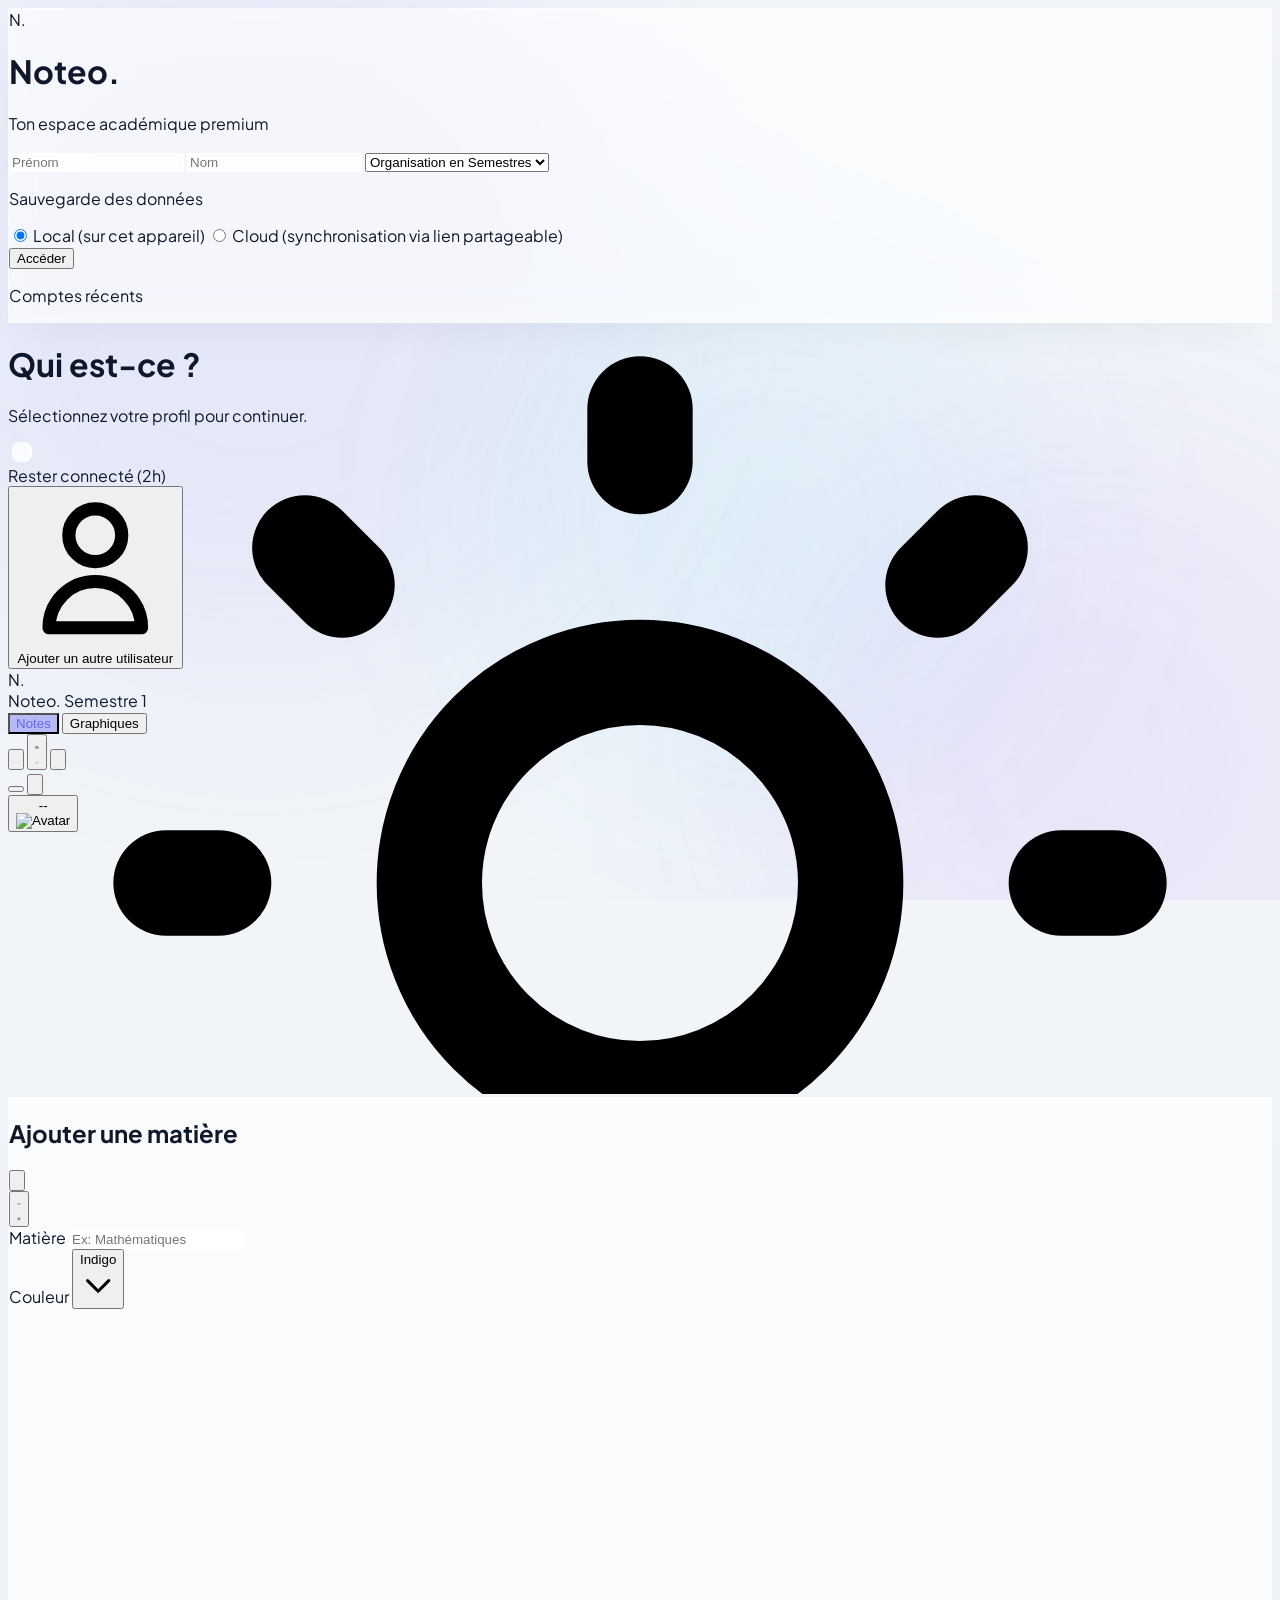
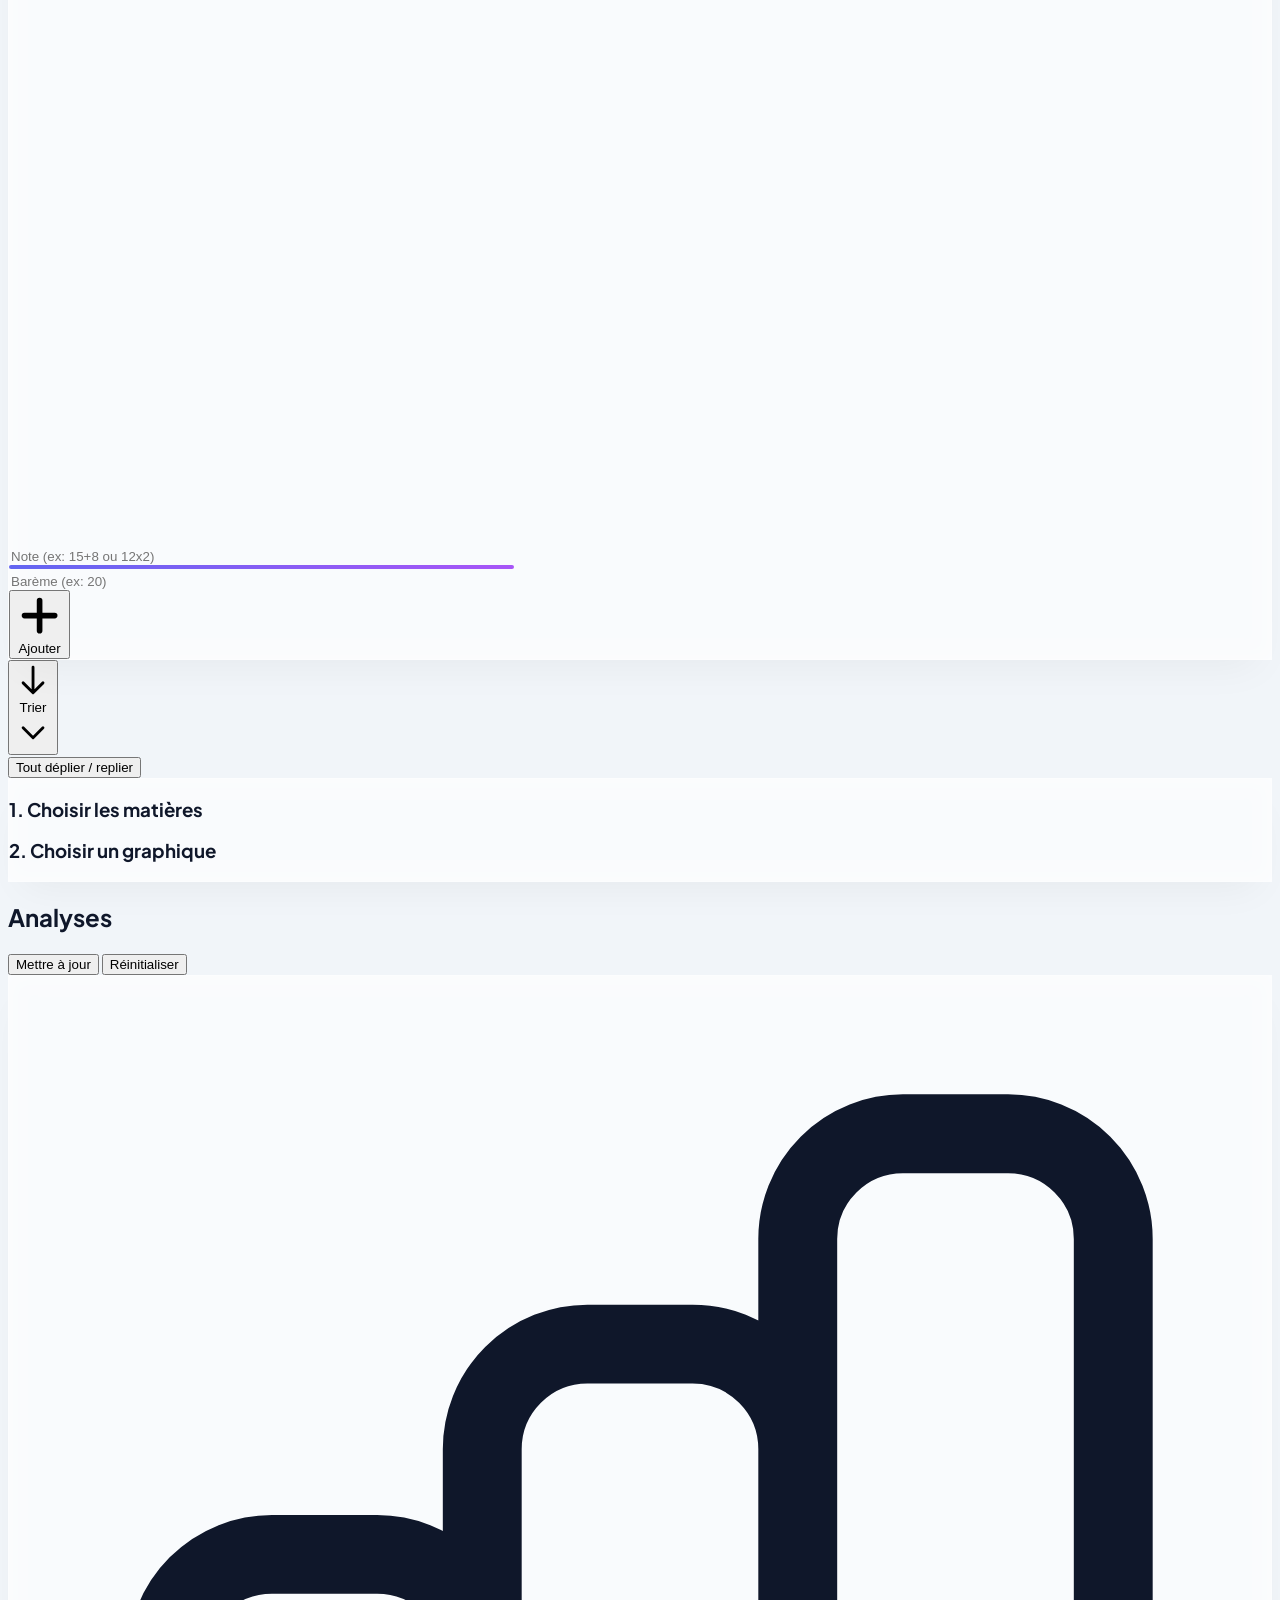
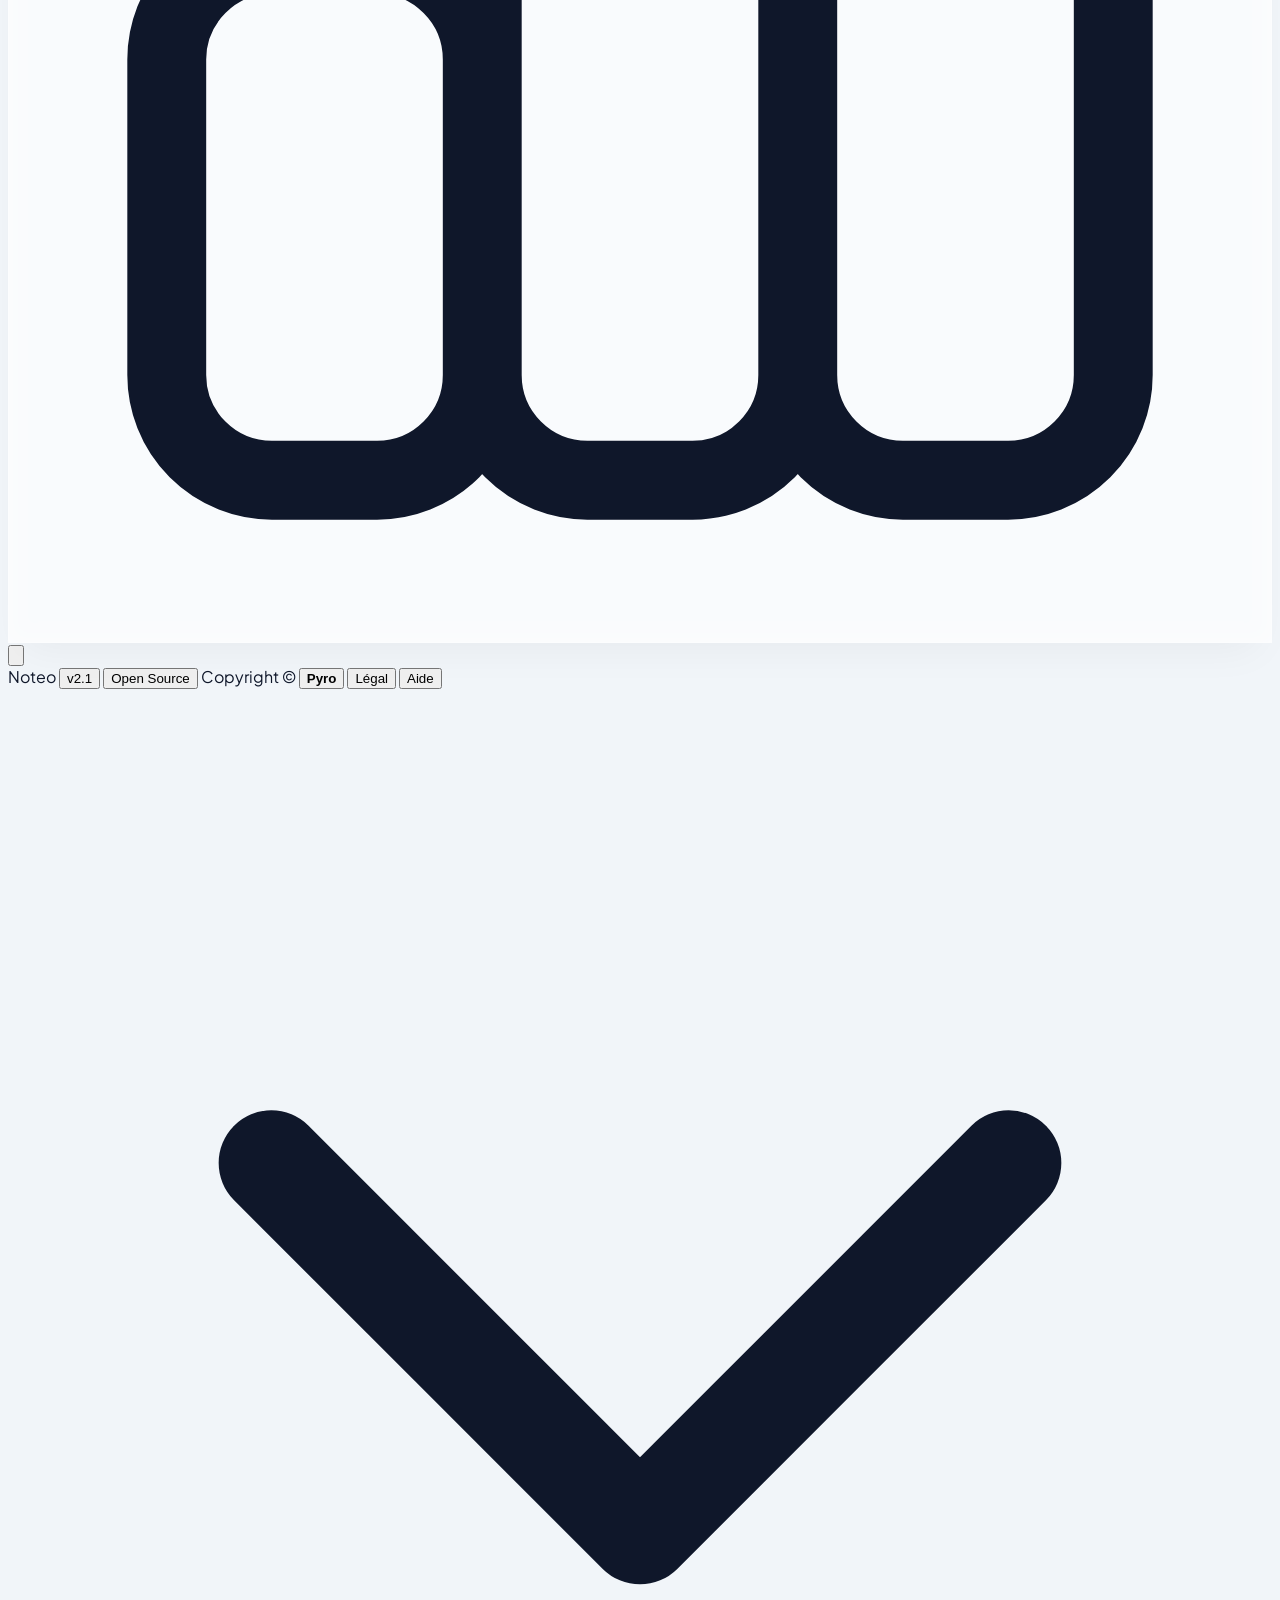
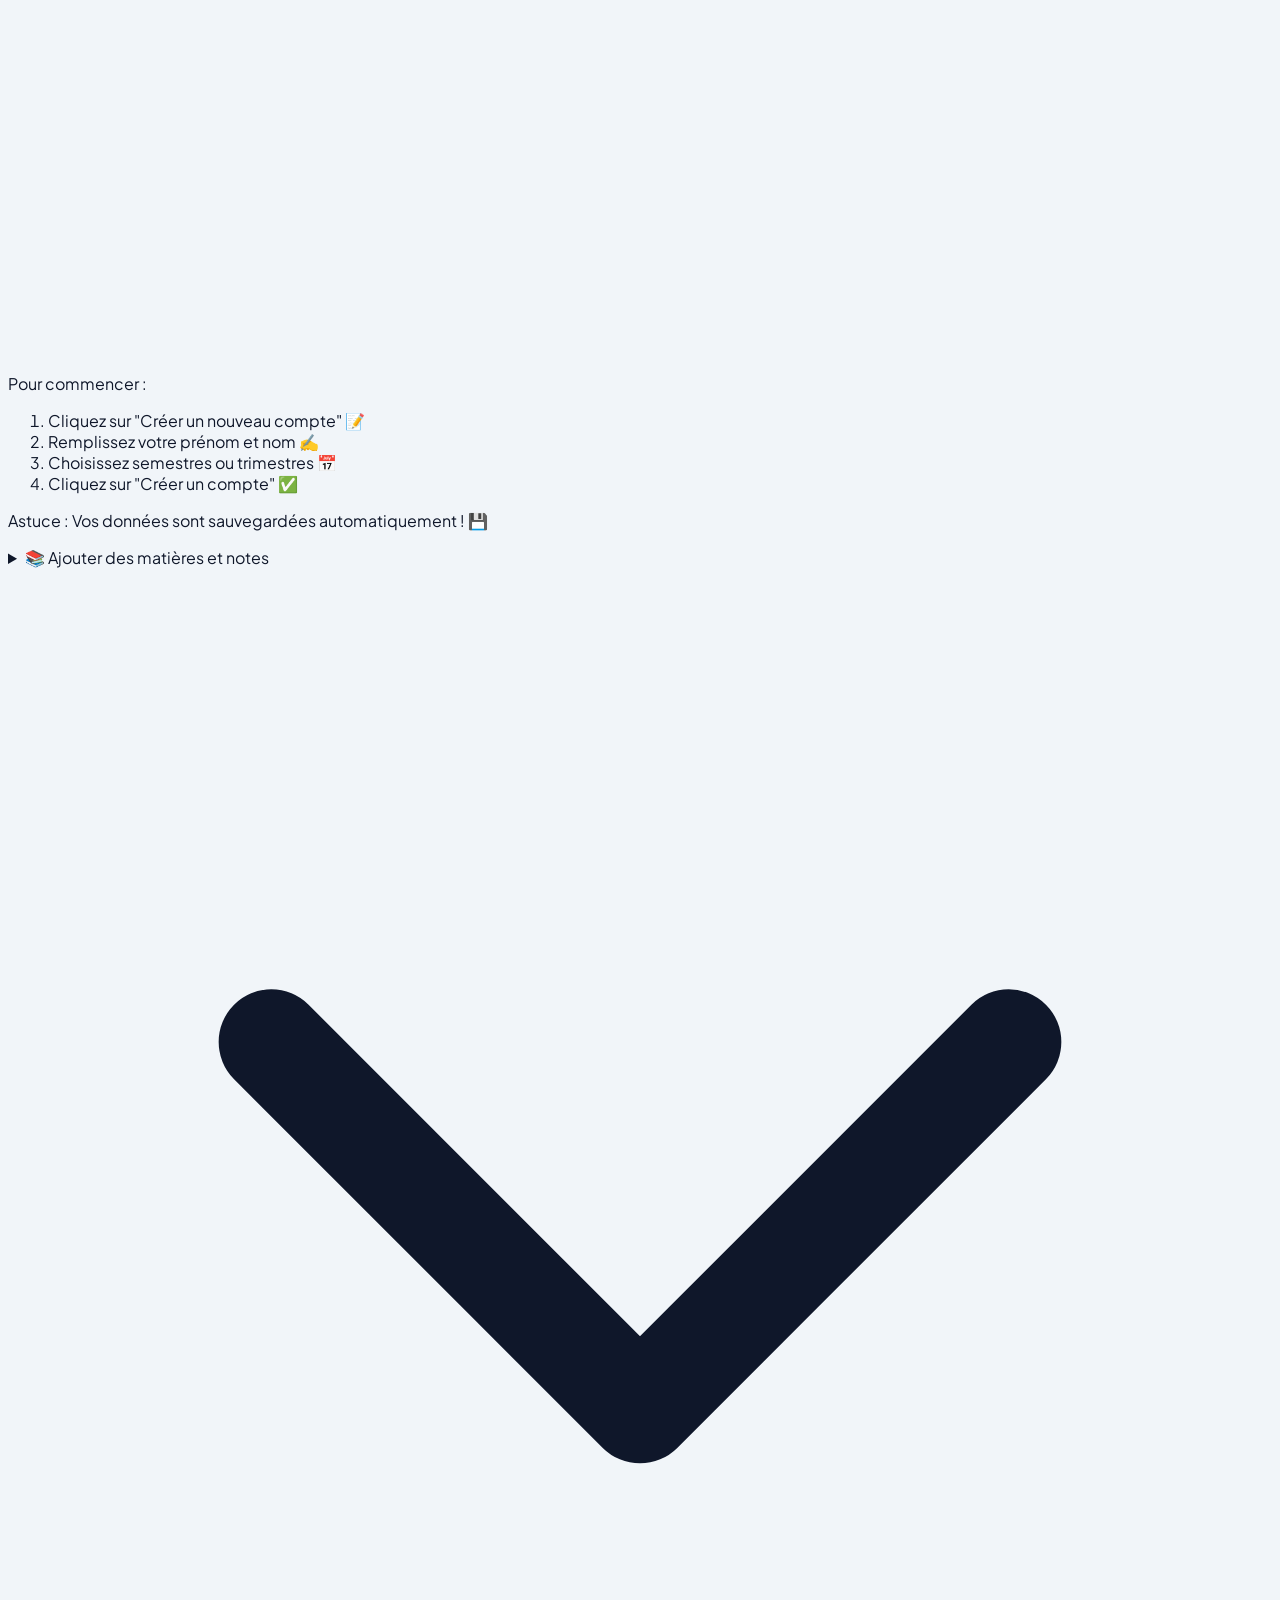
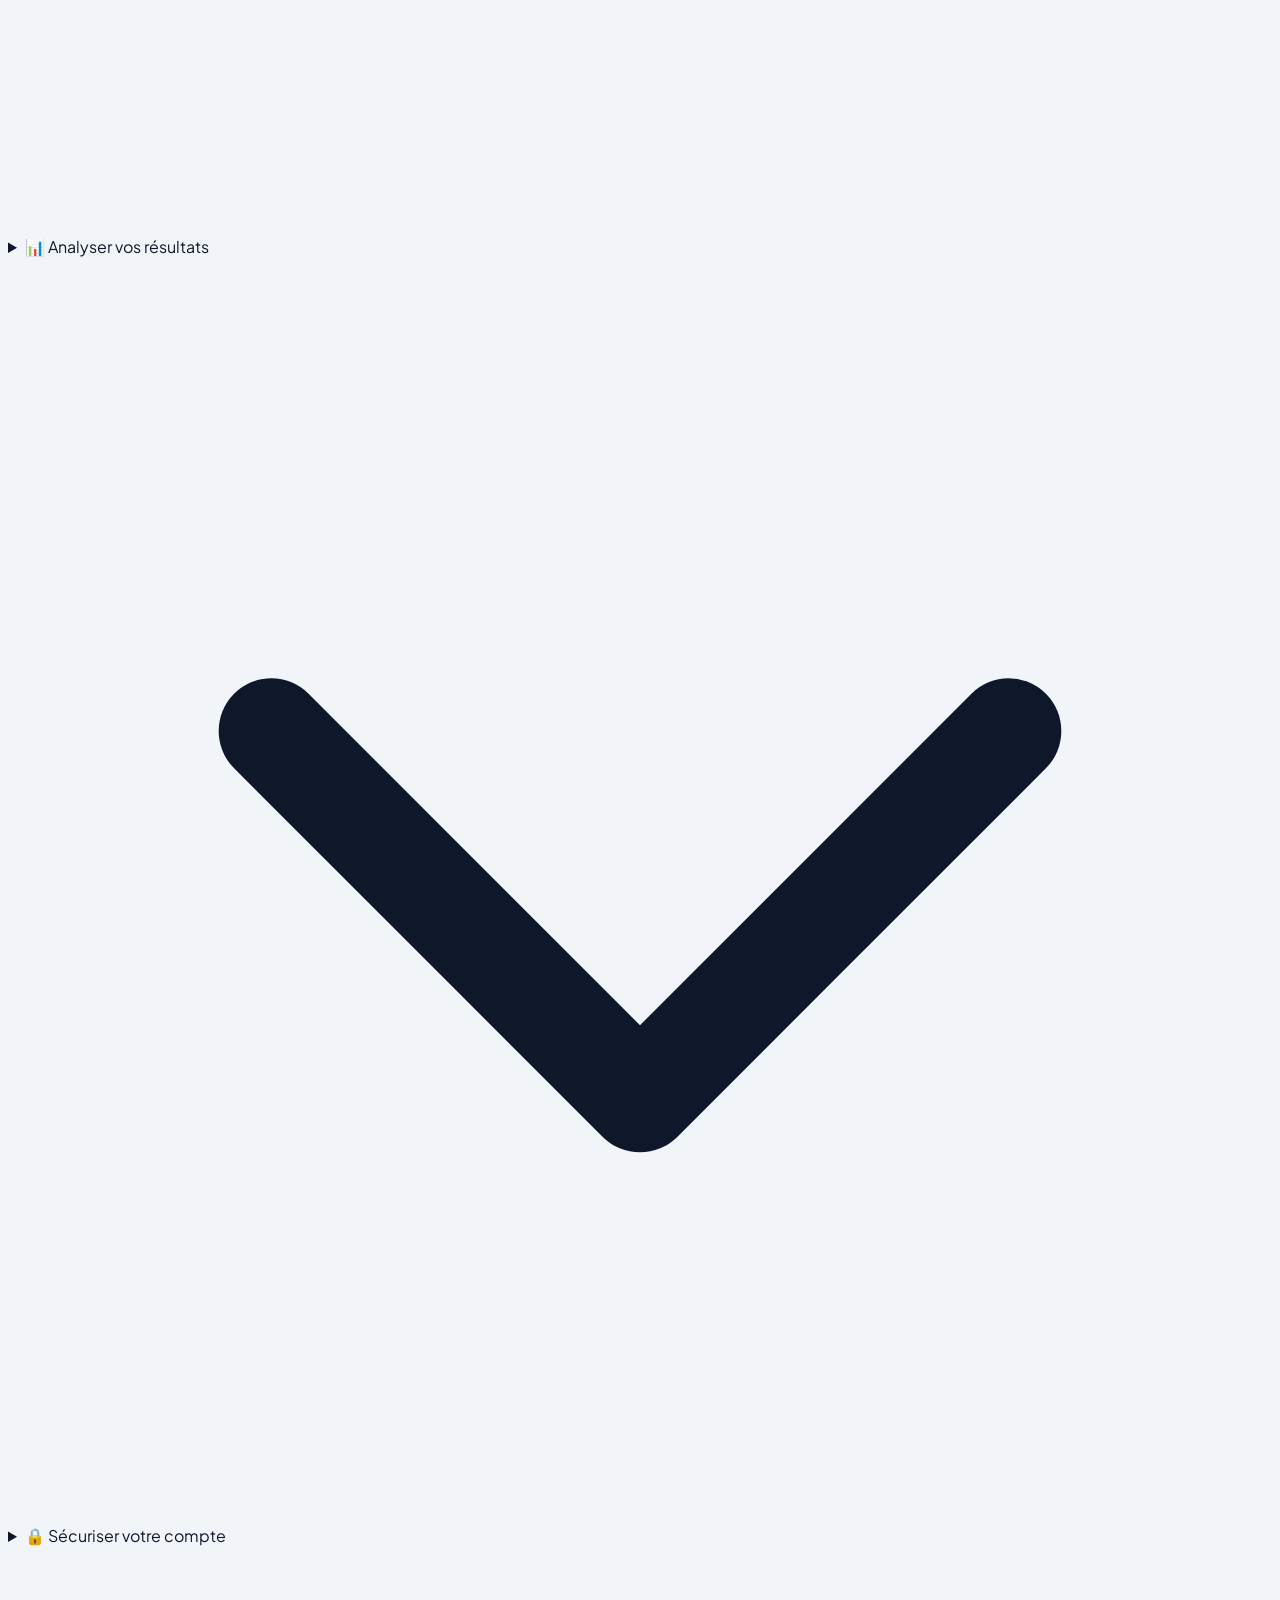
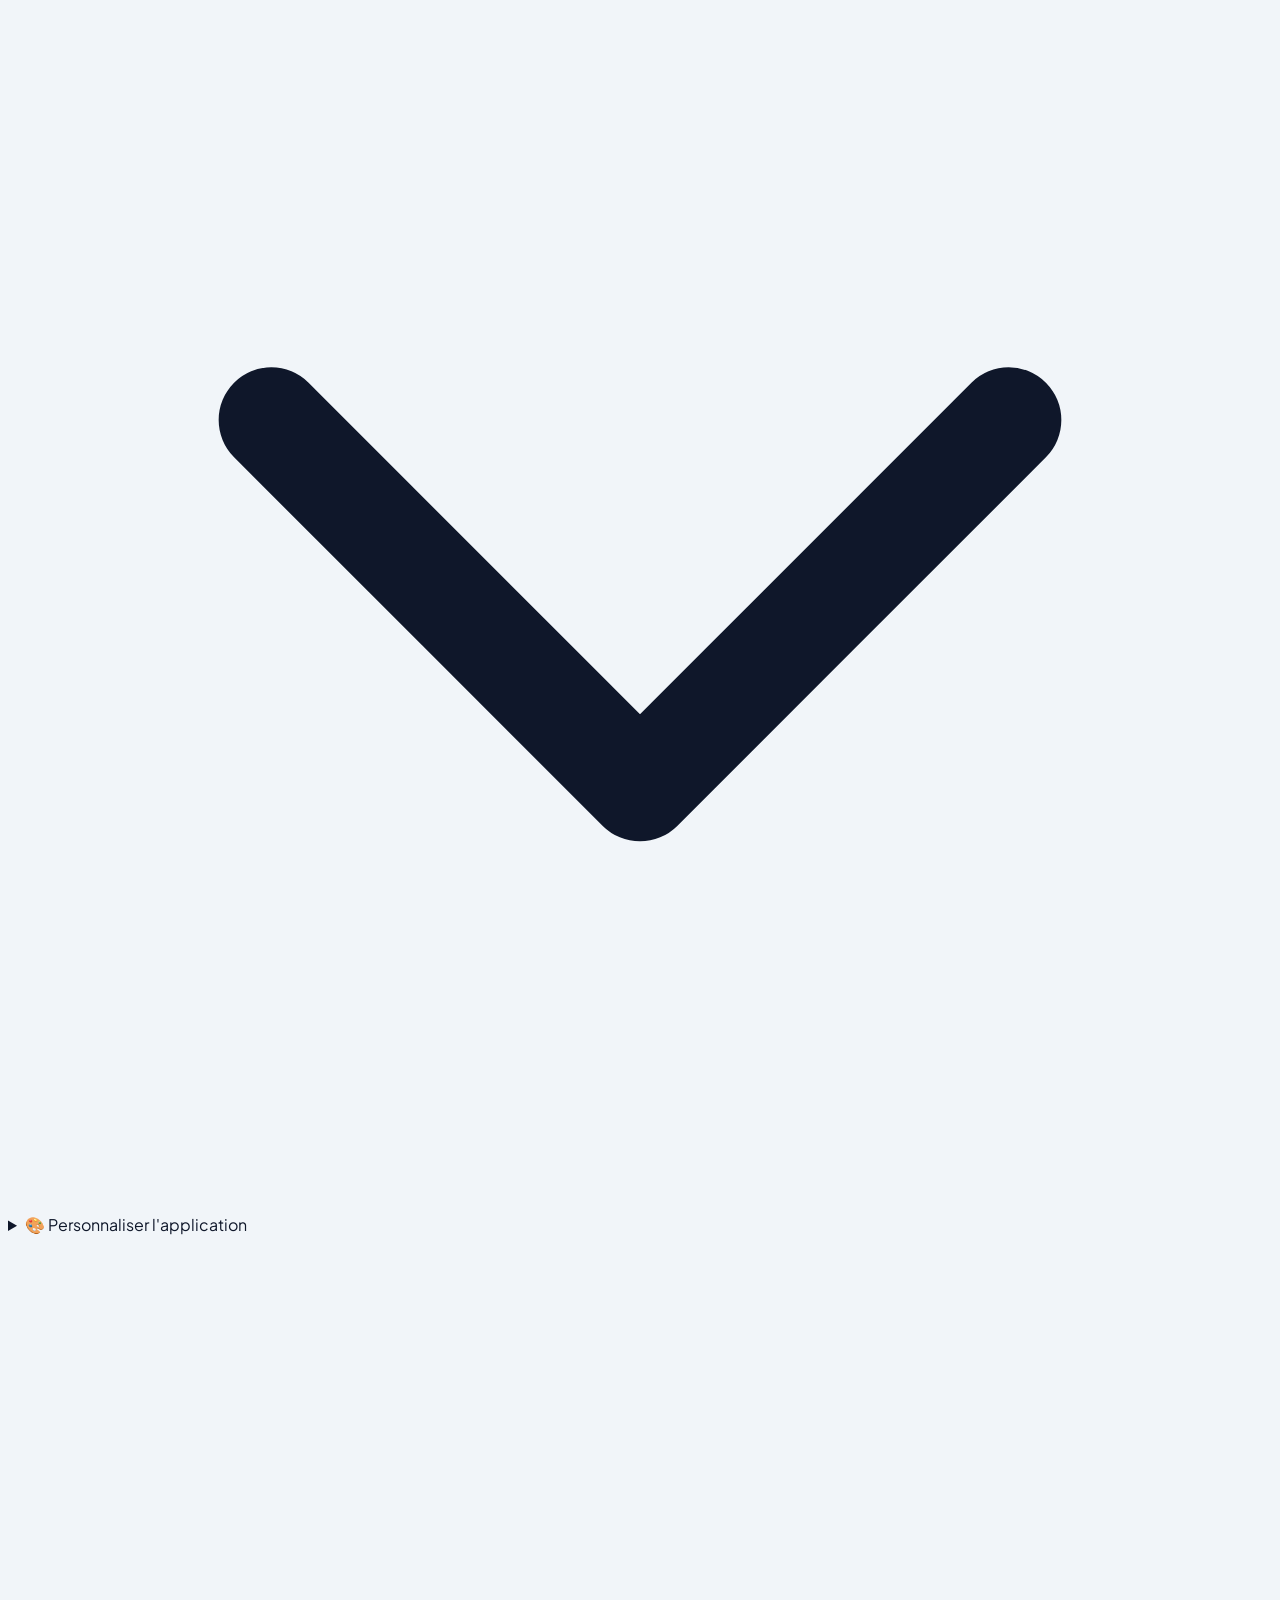
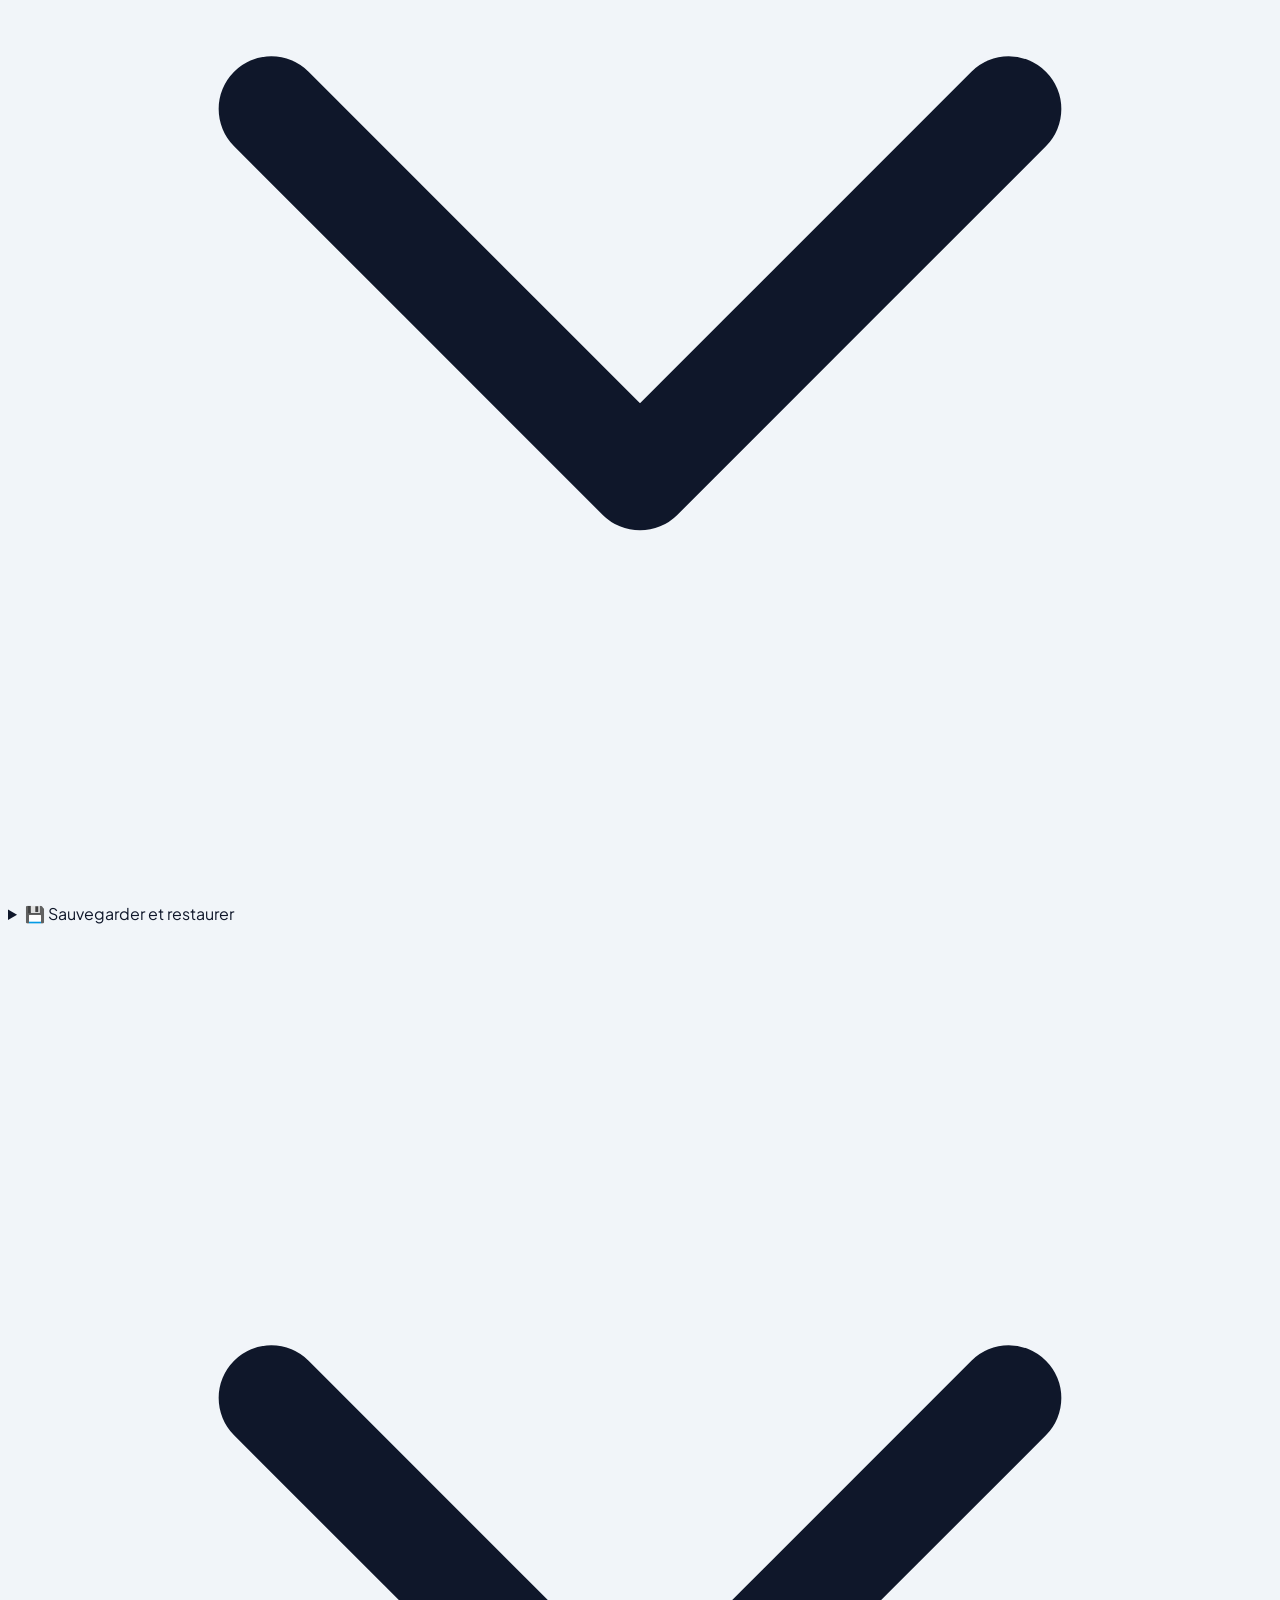
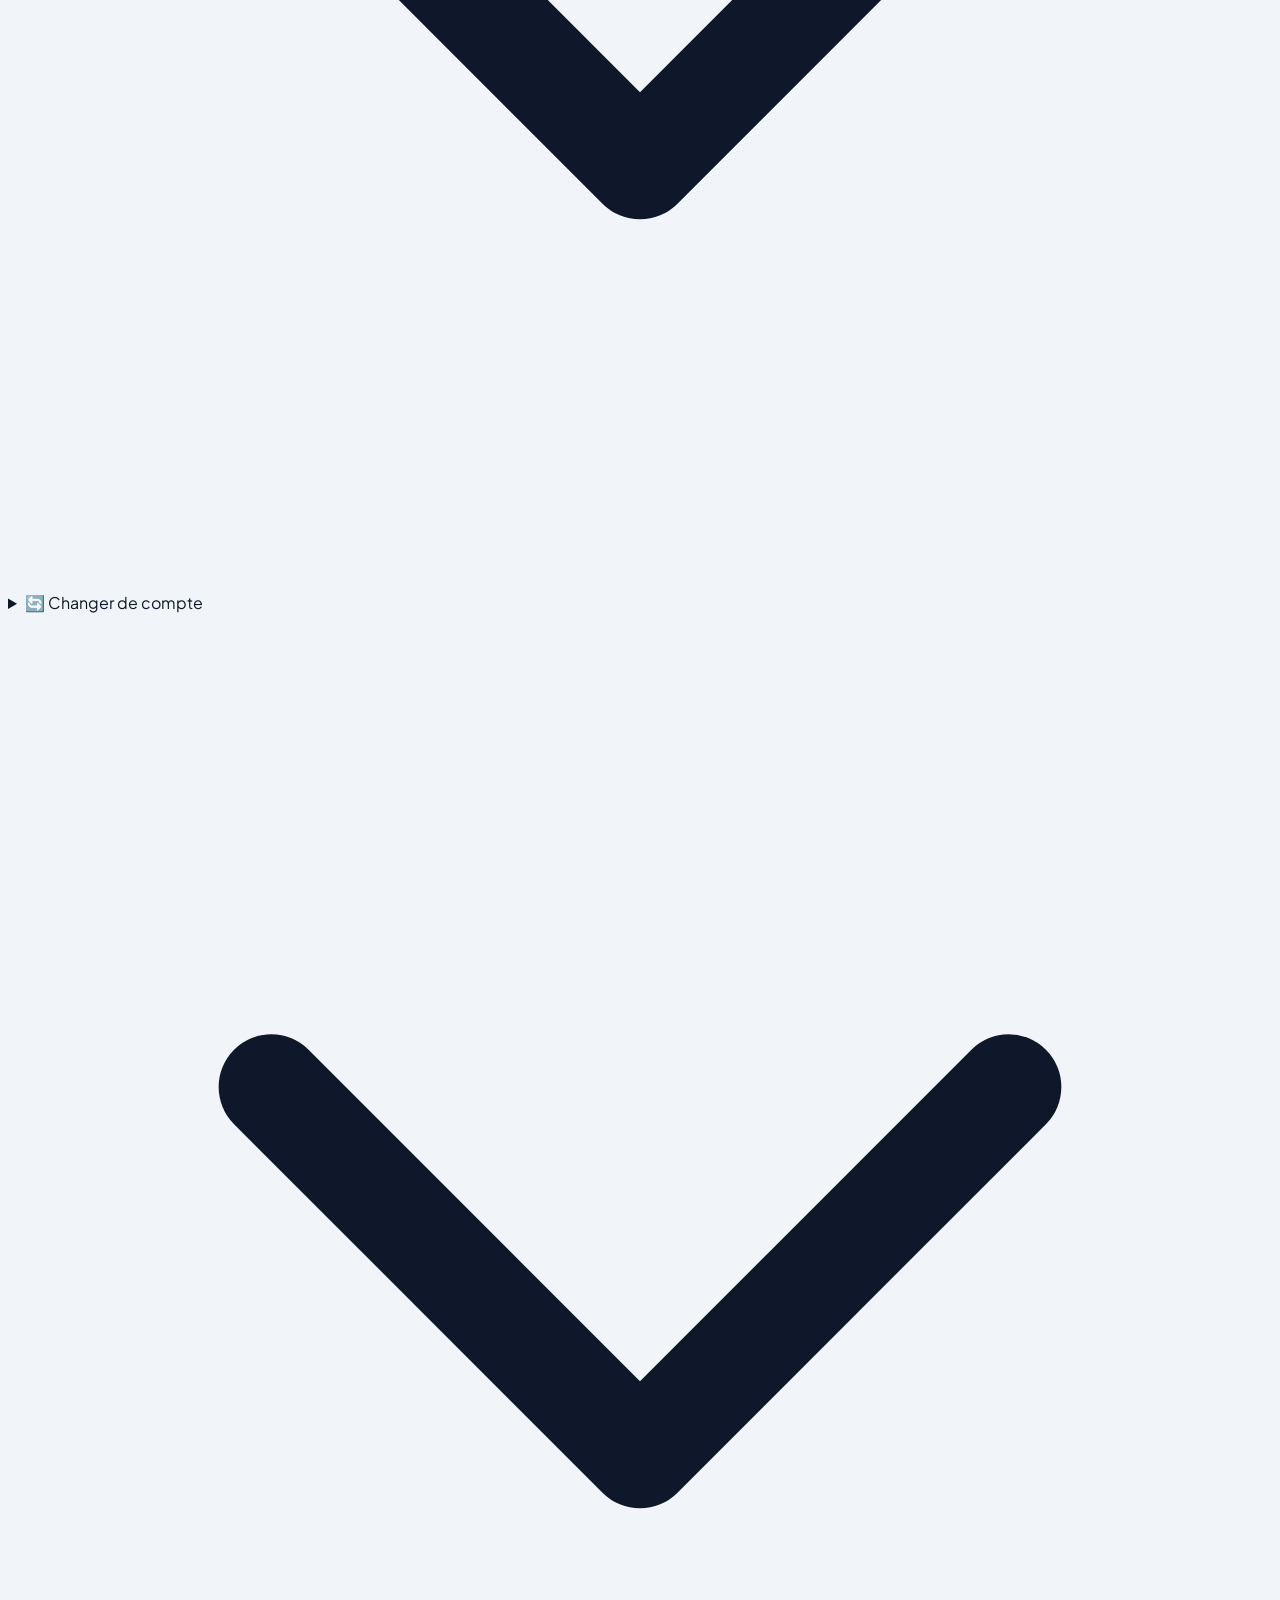
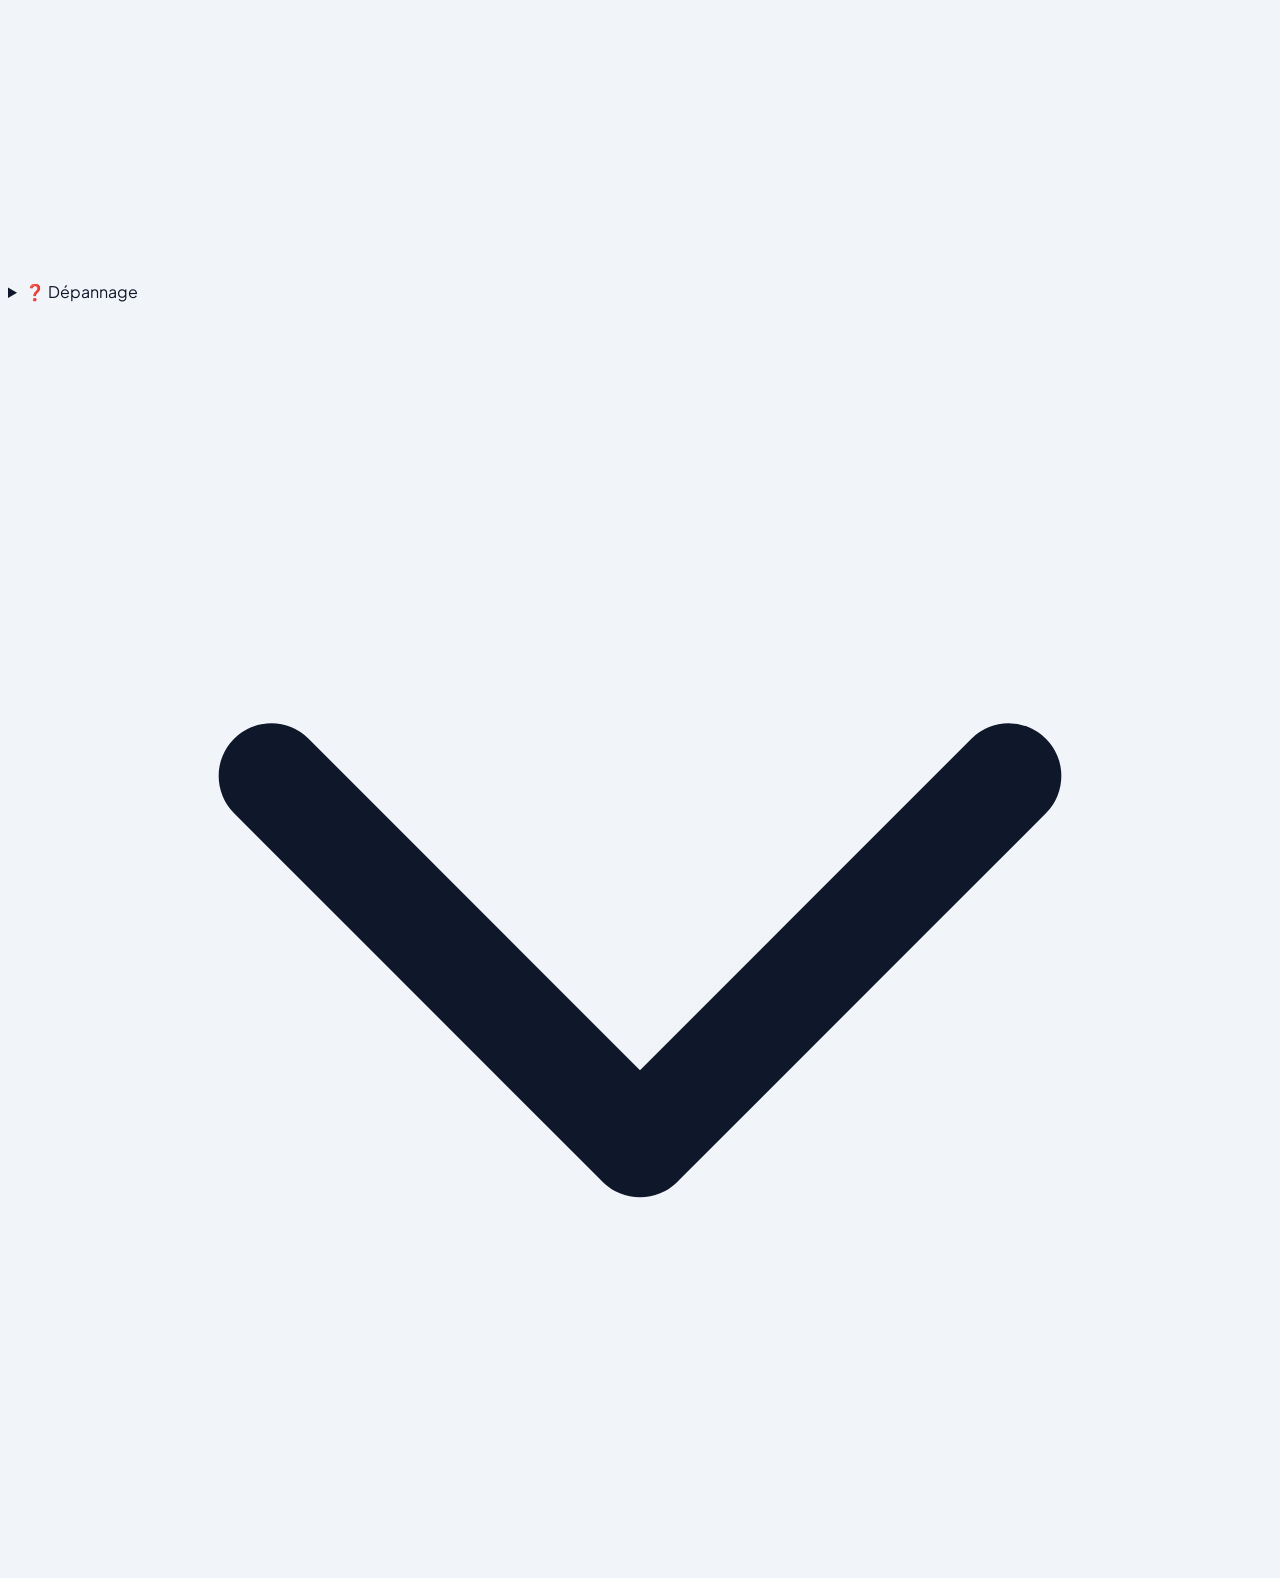
==== index.html @ 572cb1d3 "remove alert switching to [...] and optimised perf and SEO" ====
<!DOCTYPE html>
<html lang="fr">
<head>
    <meta charset="UTF-8">
    <meta name="viewport" content="width=device-width, initial-scale=1.0">

    <!-- SEO -->
    <title>Noteo. — Gestion de notes &amp; moyennes académiques</title>
    <meta name="description" content="Noteo est ton espace académique premium pour gérer tes notes, calculer tes moyennes et analyser tes résultats par matière, semestre ou trimestre.">
    <meta name="author" content="Pyro">
    <meta name="robots" content="index, follow">
    <meta name="theme-color" content="#6366f1" media="(prefers-color-scheme: light)">
    <meta name="theme-color" content="#05050a" media="(prefers-color-scheme: dark)">
    <meta name="color-scheme" content="light dark">

    <!-- Open Graph -->
    <meta property="og:type" content="website">
    <meta property="og:title" content="Noteo. — Gestion de notes &amp; moyennes académiques">
    <meta property="og:description" content="Gère tes notes, calcule tes moyennes et suis tes résultats académiques avec Noteo.">
    <meta property="og:image" content="Source/Assets/Img/logo.png">
    <meta property="og:locale" content="fr_FR">
    <meta property="og:site_name" content="Noteo.">

    <!-- Twitter Card -->
    <meta name="twitter:card" content="summary">
    <meta name="twitter:title" content="Noteo. — Gestion de notes &amp; moyennes académiques">
    <meta name="twitter:description" content="Gère tes notes, calcule tes moyennes et suis tes résultats académiques avec Noteo.">
    <meta name="twitter:image" content="Source/Assets/Img/logo.png">

    <!-- Icons -->
    <link rel="icon" type="image/png" href="Source/Assets/Img/logo.png">
    <link rel="apple-touch-icon" href="Source/Assets/Img/logo.png">

    <!-- Resource hints (early connections) -->
    <link rel="preconnect" href="https://fonts.googleapis.com">
    <link rel="preconnect" href="https://fonts.gstatic.com" crossorigin>
    <link rel="dns-prefetch" href="https://cdn.tailwindcss.com">
    <link rel="dns-prefetch" href="https://cdn.jsdelivr.net">

    <!-- Tailwind (blocking — required for first paint) -->
    <script src="https://cdn.tailwindcss.com"></script>

    <!-- Chart.js (deferred — only needed on Charts tab) -->
    <script src="https://cdn.jsdelivr.net/npm/chart.js" defer></script>

    <!-- Fonts -->
    <link href="https://fonts.googleapis.com/css2?family=Plus+Jakarta+Sans:wght@300;400;500;600;700;800&display=swap" rel="stylesheet">
    <link href="https://cdn.jsdelivr.net/gh/antijingo/open-dyslexic@1.0/src/open-dyslexic.css" rel="stylesheet">

    <!-- Styles -->
    <link rel="stylesheet" href="Source/code/style.css">
</head>
<body class="antialiased light-mode">
    
    <!-- Loading Screen -->
    <div id="loading-screen" class="flex justify-center items-center h-screen">
        <div class="text-center">
            <div class="pulse-logo w-24 h-24 rounded-[2rem] mx-auto mb-8 flex items-center justify-center shadow-2xl bg-gradient-to-tr from-indigo-500 to-purple-500">
                <span class="text-white text-5xl font-black">N.</span>
            </div>
            <div class="flex justify-center gap-3">
                <div class="w-4 h-4 rounded-full bg-indigo-500 animate-bounce" style="animation-delay: 0s"></div>
                <div class="w-4 h-4 rounded-full bg-purple-500 animate-bounce" style="animation-delay: 0.1s"></div>
                <div class="w-4 h-4 rounded-full bg-pink-500 animate-bounce" style="animation-delay: 0.2s"></div>
            </div>
        </div>
    </div>

    <div class="blobs-container">
        <div class="blob blob-1"></div>
        <div class="blob blob-2"></div>
        <div class="blob blob-3"></div>
    </div>

    <!-- Toast Container -->
    <div id="toast-container"></div>

    <!-- Login Screen -->
    <div id="login-screen" class="hidden min-h-screen flex items-center justify-center p-6">
        <div class="glass-card p-12 rounded-[3rem] w-full max-w-md animate-entrance text-center relative overflow-hidden">
            <div class="absolute top-0 left-0 w-full h-1 bg-gradient-to-r from-indigo-500 via-purple-500 to-pink-500"></div>
            
            <div class="w-20 h-20 rounded-[1.8rem] mx-auto mb-8 flex items-center justify-center shadow-2xl bg-gradient-to-tr from-indigo-500 to-purple-500 hover:scale-110 transition-transform duration-500">
                <span class="text-white text-4xl font-black">N.</span>
            </div>
            <h1 class="text-3xl font-black italic text-[var(--text-main)] mb-2 tracking-tight">Noteo.</h1>
            <p class="text-[var(--text-muted)] text-sm mb-8 font-medium">Ton espace académique premium</p>

            <form id="login-form" class="space-y-4">
                <input type="text" id="prenom" required placeholder="Prénom" title="Prénom" class="w-full px-6 py-4 rounded-2xl outline-none font-bold text-[var(--text-main)]">
                <input type="text" id="nom" required placeholder="Nom" title="Nom" class="w-full px-6 py-4 rounded-2xl outline-none font-bold text-[var(--text-main)]">
                <select id="new-account-period-type" title="Type d'organisation de l'année" class="w-full px-6 py-4 rounded-2xl outline-none font-bold text-[var(--text-main)] bg-[var(--input-bg)] border border-[var(--border)] text-sm">
                    <option value="semesters">Organisation en Semestres</option>
                    <option value="trimesters">Organisation en Trimestres</option>
                </select>
                <div class="mt-2 text-left text-sm text-[var(--text-muted)] space-y-2">
                    <p class="font-bold text-[var(--text-main)]">Sauvegarde des données</p>
                    <label class="flex items-center gap-2">
                        <input type="radio" name="storage-mode" value="local" checked class="form-radio" />
                        <span>Local (sur cet appareil)</span>
                    </label>
                    <label class="flex items-center gap-2">
                        <input type="radio" name="storage-mode" value="cloud" class="form-radio" />
                        <span>Cloud (synchronisation via lien partageable)</span>
                    </label>
                </div>
                <button type="submit" title="Accéder à mon espace" class="w-full bg-indigo-600 hover:bg-indigo-500 text-white font-black py-4 rounded-2xl shadow-lg hover:shadow-indigo-500/30 hover:scale-[1.02] active:scale-95 transition-all">Accéder</button>
            </form>
            
            <div id="login-sessions-area" class="mt-8 pt-8 border-t border-[var(--border)] hidden">
                <p class="text-[10px] font-black uppercase text-[var(--text-muted)] tracking-widest mb-4">Comptes récents</p>
                <div id="login-sessions-list" class="flex flex-col gap-2"></div>
            </div>
        </div>
    </div>

    <!-- User Selection Screen -->
    <div id="user-selection-screen" class="hidden min-h-screen flex items-center justify-center p-6">
        <div class="w-full max-w-4xl animate-entrance text-center">
            <h1 class="text-4xl font-black italic text-[var(--text-main)] mb-2 tracking-tight">Qui est-ce ?</h1>
            <p class="text-[var(--text-muted)] text-lg mb-12 font-medium">Sélectionnez votre profil pour continuer.</p>
            <div id="user-selection-grid" class="grid grid-cols-2 md:grid-cols-3 lg:grid-cols-4 gap-8">
                <!-- User cards will be injected here by JS -->
            </div>
            <div class="mt-8">
                <label class="flex items-center justify-center gap-3 cursor-pointer text-sm">
                        <input type="checkbox" id="stay-logged-in-checkbox" title="Rester connecté" placeholder="Rester connecté" class="styled-checkbox">
                    <span class="font-bold text-[var(--text-muted)]">Rester connecté (2h)</span>
                </label>
            </div>
            <div class="mt-8 pt-8 border-t border-[var(--border)]">
                <button onclick="addNewAccountFromSelection()" class="px-8 py-4 rounded-2xl bg-indigo-500/10 text-indigo-500 font-bold hover:bg-indigo-500 hover:text-white transition-all shadow-sm">
                    <svg class="w-5 h-5 inline-block mr-2 -mt-1" fill="none" stroke="currentColor" viewBox="0 0 24 24"><path stroke-linecap="round" stroke-linejoin="round" stroke-width="2" d="M16 7a4 4 0 11-8 0 4 4 0 018 0zM12 14a7 7 0 00-7 7h14a7 7 0 00-7-7z"></path></svg>
                    Ajouter un autre utilisateur
                </button>
            </div>
        </div>
    </div>

    <!-- Main Dashboard -->
    <div id="dashboard-screen" class="hidden min-h-screen flex flex-col opacity-0 transition-opacity duration-1000 ">
        <header class="sticky top-0 z-40 h-24 bg-[var(--bg-body)]/40 backdrop-blur-md border-b border-[var(--border)]">
            <div class="max-w-7xl mx-auto px-6 h-full flex items-center justify-between">
                <div class="flex items-center gap-8 md:gap-12">
                    <div class="flex items-center gap-3">
                        <div class="w-10 h-10 rounded-xl bg-gradient-to-tr from-indigo-600 to-purple-500 flex items-center justify-center shadow-lg hover:scale-110 transition-transform">
                            <span class="text-white text-xl font-black">N.</span>
                        </div>
                        <span class="text-2xl font-black italic text-[var(--text-main)] tracking-tighter hidden sm:block">Noteo.</span>
                        <span id="mobile-semester-label" class="hidden phone-xp:flex items-center gap-2 text-sm font-bold text-[var(--text-muted)]">Semestre 1</span>
                    </div>
                    
                    <nav class="flex gap-2 bg-[var(--input-bg)] p-1.5 rounded-2xl border border-[var(--card-border)]">
                        <button onclick="switchTab('notes')" id="btn-notes" class="tab-btn active px-6 py-2.5 rounded-xl text-xs font-black uppercase tracking-widest transition-all">Notes</button>
                        <button onclick="switchTab('charts')" id="btn-charts" class="tab-btn px-6 py-2.5 rounded-xl text-xs font-black uppercase tracking-widest transition-all">Graphiques</button>
                    </nav>

                    <!-- Semester/Period Selector -->
                    <div class="relative hidden md:block">
                        <div class="flex items-center rounded-2xl bg-[var(--input-bg)] border border-[var(--border)] overflow-hidden">
                            <button onclick="cycleSemester(-1)" title="Période précédente" class="h-12 w-10 flex items-center justify-center text-[var(--text-muted)] hover:bg-[var(--bg-card)] transition-colors">
                                <svg class="w-4 h-4" fill="none" stroke="currentColor" viewBox="0 0 24 24"><path stroke-linecap="round" stroke-linejoin="round" stroke-width="2" d="M15 19l-7-7 7-7"></path></svg>
                            </button>
                            <button onclick="toggleSemesterMenu(event)" title="Menu des périodes" class="h-12 px-4 flex items-center gap-2 text-[var(--text-main)] hover:bg-[var(--bg-card)] transition-colors border-l border-r border-[var(--border)]">
                                <svg class="w-5 h-5 text-indigo-500" fill="none" stroke="currentColor" viewBox="0 0 24 24"><path stroke-linecap="round" stroke-linejoin="round" stroke-width="2" d="M8 7V3m8 4V3m-9 8h10M5 21h14a2 2 0 002-2V7a2 2 0 00-2-2H5a2 2 0 00-2 2v12a2 2 0 002 2z"></path></svg>
                                <span id="current-semester-name" class="font-bold text-sm"></span>
                                <svg class="w-4 h-4 text-[var(--text-muted)]" fill="none" stroke="currentColor" viewBox="0 0 24 24"><path stroke-linecap="round" stroke-linejoin="round" stroke-width="2" d="M19 9l-7 7-7-7"></path></svg>
                            </button>
                            <button onclick="cycleSemester(1)" title="Période suivante" class="h-12 w-10 flex items-center justify-center text-[var(--text-muted)] hover:bg-[var(--bg-card)] transition-colors">
                                <svg class="w-4 h-4" fill="none" stroke="currentColor" viewBox="0 0 24 24"><path stroke-linecap="round" stroke-linejoin="round" stroke-width="2" d="M9 5l7 7-7 7"></path></svg>
                            </button>
                        </div>
                        <div id="semester-menu" class="dropdown-menu absolute left-0 mt-3 w-64 glass-card rounded-[2rem] p-4 z-[100]">
                            <!-- JS will populate this -->
                        </div>
                    </div>
                </div>

                <div class="flex items-center gap-3">
                    <!-- Bouton Thème avec animation précise -->
                    <button onclick="cycleTheme()" title="Changer le thème" class="relative overflow-hidden w-12 h-12 rounded-2xl bg-[var(--input-bg)] border border-[var(--border)] text-[var(--text-main)] hover:border-indigo-500 transition-all hover:scale-105 active:scale-95">
                        <div class="theme-icon-wrapper sun-icon">
                            <svg class="w-5 h-5" fill="none" stroke="currentColor" viewBox="0 0 24 24"><path stroke-linecap="round" stroke-linejoin="round" stroke-width="2" d="M12 3v1m0 16v1m9-9h-1M4 12H3m15.364-6.364l-.707.707M6.343 17.657l-.707.707m12.728 0l-.707-.707M6.343 6.343l-.707-.707M12 8a4 4 0 100 8 4 4 0 000-8z" /></svg>
                        </div>
                        <div class="theme-icon-wrapper moon-icon">
                            <svg class="w-5 h-5" fill="none" stroke="currentColor" viewBox="0 0 24 24"><path stroke-linecap="round" stroke-linejoin="round" stroke-width="2" d="M20.354 15.354A9 9 0 018.646 3.646 9.003 9.003 0 0012 21a9.003 9.003 0 008.354-5.646z" /></svg>
                        </div>
                    </button>

                    <!-- Bouton Paramètres (Engrenage) -->
                    <button onclick="openSettings()" title="Ouvrir les paramètres" class="w-12 h-12 flex items-center justify-center rounded-2xl bg-[var(--input-bg)] border border-[var(--border)] text-[var(--text-main)] hover:text-indigo-500 hover:border-indigo-500 transition-all hover:scale-105 active:scale-95">
                        <svg class="w-5 h-5 hover:rotate-90 transition-transform duration-500" fill="none" stroke="currentColor" viewBox="0 0 24 24"><path stroke-linecap="round" stroke-linejoin="round" stroke-width="2" d="M10.325 4.317c.426-1.756 2.924-1.756 3.35 0a1.724 1.724 0 002.573 1.066c1.543-.94 3.31.826 2.37 2.37a1.724 1.724 0 001.065 2.572c1.756.426 1.756 2.924 0 3.35a1.724 1.724 0 00-1.066 2.573c.94 1.543-.826 3.31-2.37 2.37a1.724 1.724 0 00-2.572 1.065c-.426 1.756-2.924 1.756-3.35 0a1.724 1.724 0 00-2.573-1.066c-1.543.94-3.31-.826-2.37-2.37a1.724 1.724 0 00-1.065-2.572c-1.756-.426-1.756-2.924 0-3.35a1.724 1.724 0 001.066-2.573c-.94-1.543.826-3.31 2.37-2.37.996.608 2.296.07 2.572-1.065z"></path><path stroke-linecap="round" stroke-linejoin="round" stroke-width="2" d="M15 12a3 3 0 11-6 0 3 3 0 016 0z"></path></svg>
                    </button>

                    <!-- Profil & Dropdown basique -->
                    <div class="relative">
                        <button onclick="toggleUserMenu(event)" class="h-12 px-4 flex items-center gap-3 rounded-2xl bg-indigo-500/10 text-indigo-600 hover:bg-indigo-500 hover:text-white transition-all">
                            <span id="header-user-name" class="font-bold text-sm hidden md:block">--</span>
                            <img src="" id="user-avatar" class="w-7 h-7 rounded-full" alt="Avatar">
                        </button>
                        
                        <div id="user-menu" class="dropdown-menu absolute right-0 mt-3 w-56 glass-card rounded-[2rem] p-4 z-[100]">
                            <div class="mb-4 px-2">
                                <p class="text-[10px] font-black uppercase text-indigo-500 tracking-widest mb-1">Actuel</p>
                                <p id="user-display" class="text-lg font-black truncate">--</p>
                            </div>
                            <div class="space-y-1">
                                <button id="lock-session-btn" onclick="lockSession()" class="w-full text-left px-3 py-2 text-xs font-bold text-[var(--text-main)] hover:bg-[var(--input-bg)] rounded-xl transition-all flex items-center justify-between" style="display: none;">
                                    <span class="flex items-center gap-2" title="Verrouiller la session">
                                        <svg class="w-4 h-4" fill="none" stroke="currentColor" viewBox="0 0 24 24"><path stroke-linecap="round" stroke-linejoin="round" stroke-width="2" d="M12 15v2m-6 4h12a2 2 0 002-2v-6a2 2 0 00-2-2H6a2 2 0 00-2 2v6a2 2 0 002 2zm10-10V7a4 4 0 00-8 0v4h8z"></path></svg>
                                        Verrouiller
                                    </span>
                                    <kbd class="text-[10px] font-mono bg-[var(--bg-body)] px-1.5 py-0.5 rounded-md border border-[var(--border)]">Ctrl+L</kbd>
                                </button>
                                <button onclick="openUserSwitchModal()" class="w-full text-left px-3 py-2 text-xs font-bold text-[var(--text-main)] hover:bg-[var(--input-bg)] rounded-xl transition-all flex items-center gap-2">
                                    <svg class="w-4 h-4" fill="none" stroke="currentColor" viewBox="0 0 24 24"><path stroke-linecap="round" stroke-linejoin="round" stroke-width="2" d="M8 7h12m0 0l-4-4m4 4l-4 4m0 6H4m0 0l4 4m-4-4l4-4"></path></svg>
                                    Changer d'utilisateur
                                </button>
                            </div>
                            <div class="mt-2 pt-2 border-t border-[var(--border)]">
                                <button onclick="logout()" class="w-full text-left px-3 py-2 text-xs font-black text-rose-500 uppercase tracking-widest hover:bg-rose-500/10 rounded-xl transition-all">Se déconnecter</button>
                            </div>
                        </div>
                    </div>
                </div>
            </div>
        </header>

        <main class="max-w-7xl mx-auto px-6 py-12 w-full flex-grow">
            <!-- Tab: Notes -->
            <section id="tab-notes" class="animate-entrance">
                <div class="flex flex-col lg:flex-row gap-8 xl:gap-12">
                    <!-- Main content -->
                    <div class="flex-grow min-w-0 space-y-12">
                        <!-- Input Form -->
                        <div id="main-card" class="glass-card p-8 md:p-10 rounded-[3rem] transition-all duration-500 cursor-pointer" onclick="if(this.classList.contains('collapsed')) toggleMainCard()">
                            <div class="flex justify-between items-center mb-6">
                                <div class="flex items-center gap-3">
                                    <h2 class="text-2xl font-black text-[var(--text-main)] tracking-tight">Ajouter une matière</h2>
                                    <button onclick="event.stopPropagation(); openTutoModal()" title="Comment ça marche ?" class="w-10 h-10 flex items-center justify-center rounded-full bg-[var(--input-bg)] border border-[var(--border)] text-[var(--text-muted)] hover:text-indigo-500 hover:border-indigo-500 transition-all hover:scale-105 active:scale-95">
                                        <svg class="w-6 h-6" fill="none" stroke="currentColor" viewBox="0 0 24 24"><path stroke-linecap="round" stroke-linejoin="round" stroke-width="2" d="M8.228 9c.549-1.165 2.03-2 3.772-2 2.21 0 4 1.343 4 3 0 1.4-1.278 2.575-3.006 2.907-.542.104-.994.54-.994 1.093m0 3h.01M21 12a9 9 0 11-18 0 9 9 0 0118 0z"></path></svg>
                                    </button>
                                </div>
                                <div>
                                    <button onclick="event.stopPropagation(); toggleMainCard()" id="toggle-main-card-btn" title="Réduire/Agrandir le formulaire" class="w-12 h-12 flex items-center justify-center rounded-2xl bg-[var(--input-bg)] border border-[var(--border)] text-[var(--text-main)] hover:text-indigo-500 hover:border-indigo-500 transition-all hover:scale-105 active:scale-95">
                                        <svg id="main-card-icon-minus" class="w-6 h-6" fill="none" stroke="currentColor" viewBox="0 0 24 24"><path stroke-linecap="round" stroke-linejoin="round" stroke-width="3" d="M20 12H4"></path></svg>
                                        <svg id="main-card-icon-plus" class="w-6 h-6 hidden" fill="none" stroke="currentColor" viewBox="0 0 24 24"><path stroke-linecap="round" stroke-linejoin="round" stroke-width="3" d="M12 4v16m8-8H4"></path></svg>
                                    </button>
                                </div>
                            </div>

                            <div id="main-card-content">
                              <form id="calc-form" class="space-y-8">
                                <div class="flex flex-col md:flex-row md:items-end justify-between gap-6">
                                    <div class="space-y-3 flex-grow">
                                        <label class="text-[10px] font-black uppercase text-[var(--text-muted)] tracking-widest pl-2">Matière</label>
                                <input type="text" id="subject-name" required title="Nom de la matière" placeholder="Ex: Mathématiques" aria-label="Nom de la matière" class="w-full px-6 py-4 rounded-2xl text-xl font-extrabold focus:ring-2 focus:ring-indigo-500/50 bg-[var(--input-bg)] border border-[var(--border)] text-[var(--text-main)]">
                                    </div>
                                    <div class="relative">
                                        <label class="text-[10px] font-black uppercase text-[var(--text-muted)] tracking-widest pl-2">Couleur</label>
                                        <button type="button" onclick="toggleColorMenu(event)" class="mt-1 w-full md:w-48 h-[58px] px-4 flex items-center justify-between rounded-2xl bg-[var(--input-bg)] border border-[var(--border)]">
                                            <div class="flex items-center gap-3">
                                                <div id="selected-color-preview" class="w-6 h-6 rounded-full" style="background-color: #6366f1;"></div>
                                                <span id="selected-color-name" class="font-bold">Indigo</span>
                                            </div>
                                            <svg class="w-4 h-4 text-[var(--text-muted)]" fill="none" stroke="currentColor" viewBox="0 0 24 24"><path stroke-linecap="round" stroke-linejoin="round" stroke-width="2" d="M19 9l-7 7-7-7"></path></svg>
                                        </button>
                                        <div id="color-menu" class="dropdown-menu absolute right-0 mt-2 w-64 glass-card rounded-[2rem] p-4 z-50">
                                            <div class="grid grid-cols-6 gap-3">
                                                <div class="color-dot bg-indigo-500 text-indigo-500" data-color="#6366f1" data-name="Indigo" onclick="selectColor(this)"></div>
                                                <div class="color-dot bg-emerald-400 text-emerald-400" data-color="#34d399" data-name="Émeraude" onclick="selectColor(this)"></div>
                                                <div class="color-dot bg-rose-400 text-rose-400" data-color="#fb7185" data-name="Rose" onclick="selectColor(this)"></div>
                                                <div class="color-dot bg-amber-400 text-amber-400" data-color="#fbbf24" data-name="Ambre" onclick="selectColor(this)"></div>
                                                <div class="color-dot bg-purple-500 text-purple-500" data-color="#a855f7" data-name="Violet" onclick="selectColor(this)"></div>
                                                <div class="color-dot bg-sky-400 text-sky-400" data-color="#38bdf8" data-name="Ciel" onclick="selectColor(this)"></div>
                                                <div class="color-dot bg-teal-400 text-teal-400" data-color="#2dd4bf" data-name="Turquoise" onclick="selectColor(this)"></div>
                                                <div class="color-dot bg-lime-400 text-lime-400" data-color="#a3e635" data-name="Citron Vert" onclick="selectColor(this)"></div>
                                                <div class="color-dot bg-orange-500 text-orange-500" data-color="#f97316" data-name="Orange" onclick="selectColor(this)"></div>
                                                <div class="color-dot bg-fuchsia-500 text-fuchsia-500" data-color="#d946ef" data-name="Fuchsia" onclick="selectColor(this)"></div>
                                                <div class="color-dot bg-cyan-400 text-cyan-400" data-color="#22d3ee" data-name="Cyan" onclick="selectColor(this)"></div>
                                                <div class="color-dot bg-slate-500 text-slate-500" data-color="#64748b" data-name="Ardoise" onclick="selectColor(this)"></div>
                                                <div class="color-dot bg-green-400 text-green-400" data-color="#4ade80" data-name="Vert" onclick="selectColor(this)"></div>
                                                <div class="color-dot bg-yellow-400 text-yellow-400" data-color="#facc15" data-name="Jaune" onclick="selectColor(this)"></div>
                                                <div class="color-dot bg-pink-500 text-pink-500" data-color="#ec4899" data-name="Rose Vif" onclick="selectColor(this)"></div>
                                                <div class="color-dot bg-blue-500 text-blue-500" data-color="#3b82f6" data-name="Bleu" onclick="selectColor(this)"></div>
                                                <div class="color-dot bg-red-400 text-red-400" data-color="#f87171" data-name="Rouge" onclick="selectColor(this)"></div>
                                                <div class="color-dot bg-zinc-400 text-zinc-400" data-color="#a1a1aa" data-name="Gris" onclick="selectColor(this)"></div>
                                            </div>
                                            <div class="mt-4 pt-4 border-t border-[var(--border)]"><button type="button" onclick="document.getElementById('custom-color-picker').click()" class="w-full flex items-center justify-center gap-3 px-4 py-3 rounded-xl font-bold bg-[var(--input-bg)] border border-[var(--border)] hover:border-indigo-400 transition-all"><svg class="w-5 h-5" fill="none" stroke="currentColor" viewBox="0 0 24 24"><path stroke-linecap="round" stroke-linejoin="round" stroke-width="2" d="M7 21a4 4 0 01-4-4V5a2 2 0 012-2h4a2 2 0 012 2v12a4 4 0 01-4 4zm0 0h12a2 2 0 002-2v-4a2 2 0 00-2-2h-2.343M11 7.343l1.657-1.657a2 2 0 012.828 0l2.829 2.829a2 2 0 010 2.828l-8.486 8.485M7 17h.01"></path></svg>Couleur personnalisée</button></div>
                                            <input title="Couleur personnalisée" type="color" id="custom-color-picker" class="hidden" onchange="setCustomColor(this.value)">
                                        </div>
                                    </div>
                                </div>

                                <div class="flex flex-col md:flex-row items-center gap-8 bg-[var(--bg-body)]/50 p-6 md:p-8 rounded-[2.5rem] border border-[var(--border)]">
                                    <!-- Fraction Input UI -->
                                    <div class="flex-grow flex flex-col items-center justify-center relative fraction-input-container w-full py-4">
                                        <input type="text" id="calc-top" required placeholder="Note (ex: 15+8 ou 12x2)" title="Note ou calcul de notes" aria-label="Note" class="w-full text-center outline-none text-4xl font-black text-[var(--text-main)] transition-all hover:scale-105">
                                        <div class="fraction-bar my-2"></div>
                                        <input type="text" id="calc-bot" required placeholder="Barème (ex: 20)" title="Barème de la note" aria-label="Barème" class="w-full text-center outline-none text-xl font-bold text-[var(--text-muted)] transition-all hover:scale-105">
                                    </div>
                                    
                                    <button type="submit" class="w-full md:w-32 h-20 md:h-32 bg-gradient-to-br from-indigo-500 to-purple-600 text-white rounded-[2rem] flex flex-col items-center justify-center gap-2 shadow-lg hover:shadow-indigo-500/40 hover:scale-[1.05] active:scale-95 transition-all">
                                        <svg class="w-8 h-8" fill="none" stroke="currentColor" viewBox="0 0 24 24"><path stroke-linecap="round" stroke-linejoin="round" stroke-width="3" d="M12 4v16m8-8H4"></path></svg>
                                        <span class="text-xs font-black uppercase tracking-widest">Ajouter</span>
                                    </button>
                                </div>
                              </form>
                            </div>
                        </div>
                        
                        <!-- Cloud Import Section (for mobile view mode) -->
                        <div id="cloud-import-section" class="glass-card p-8 md:p-10 rounded-[3rem] transition-all duration-500" style="display: none;">
                            <div class="flex justify-between items-center mb-6">
                                <div class="flex items-center gap-3">
                                    <h2 class="text-2xl font-black text-[var(--text-main)] tracking-tight">Importer un compte</h2>
                                    <button onclick="openTutoModal()" title="Comment ça marche ?" class="w-10 h-10 flex items-center justify-center rounded-full bg-[var(--input-bg)] border border-[var(--border)] text-[var(--text-muted)] hover:text-indigo-500 hover:border-indigo-500 transition-all hover:scale-105 active:scale-95">
                                        <svg class="w-6 h-6" fill="none" stroke="currentColor" viewBox="0 0 24 24"><path stroke-linecap="round" stroke-linejoin="round" stroke-width="2" d="M8.228 9c.549-1.165 2.03-2 3.772-2 2.21 0 4 1.343 4 3 0 1.4-1.278 2.575-3.006 2.907-.542.104-.994.54-.994 1.093m0 3h.01M21 12a9 9 0 11-18 0 9 9 0 0118 0z"></path></svg>
                                    </button>
                                </div>
                            </div>
                            <div class="space-y-6">
                                <div class="space-y-3">
                                    <label class="text-[10px] font-black uppercase text-[var(--text-muted)] tracking-widest pl-2">Lien de partage cloud</label>
                                    <input type="text" id="cloud-link-input" placeholder="Collez votre lien de partage cloud ici" class="w-full px-6 py-4 rounded-2xl text-lg font-bold focus:ring-2 focus:ring-indigo-500/50 bg-[var(--input-bg)] border border-[var(--border)] text-[var(--text-main)]">
                                </div>
                                <button onclick="importCloudAccount()" class="w-full bg-gradient-to-br from-indigo-500 to-purple-600 text-white font-black py-4 rounded-2xl shadow-lg hover:shadow-indigo-500/40 hover:scale-[1.02] active:scale-95 transition-all">
                                    Importer le compte
                                </button>
                            </div>
                        </div>
                        
                        <!-- Grades List -->
                        <div class="space-y-4">
                            <div id="grades-actions" class="flex justify-end z-10 relative">
                                <div class="relative mr-auto">
                                    <button id="sort-menu-btn" onclick="toggleSortMenu(event)" title="Trier les matières" class="text-xs font-black uppercase tracking-widest text-[var(--text-main)] bg-[var(--input-bg)] px-3 py-2 rounded-xl border border-[var(--border)] flex items-center gap-3">
                                        <svg id="sort-menu-btn-icon" class="w-4 h-4 text-indigo-500" fill="none" stroke="currentColor" viewBox="0 0 24 24"><path stroke-linecap="round" stroke-linejoin="round" stroke-width="2" d="M19 14l-7 7m0 0l-7-7m7 7V3"></path></svg>
                                        <span id="sort-menu-btn-label" class="text-xs font-black">Trier</span>
                                        <svg class="w-3 h-3 text-[var(--text-muted)]" fill="none" stroke="currentColor" viewBox="0 0 24 24"><path stroke-linecap="round" stroke-linejoin="round" stroke-width="2" d="M19 9l-7 7-7-7"></path></svg>
                                    </button>
                                    <div id="sort-menu" class="dropdown-menu absolute left-0 mt-3 w-64 glass-card rounded-[1.25rem] p-3 z-50" style="display:none;">
                                        <div class="flex items-center justify-between mb-2">
                                            <strong class="text-sm">Trier les matières</strong>
                                            <button onclick="toggleSortOrder()" id="sort-order-btn-mini" class="text-xs font-bold text-indigo-500 hover:text-indigo-600 bg-indigo-500/10 px-2 py-1 rounded-lg transition-all flex items-center gap-2">
                                                <svg class="w-3 h-3" fill="none" stroke="currentColor" viewBox="0 0 24 24"><path stroke-linecap="round" stroke-linejoin="round" stroke-width="2" d="M19 14l-7 7m0 0l-7-7m7 7V3"></path></svg>
                                                <span>Décroissant</span>
                                            </button>
                                        </div>
                                        <div id="sort-options-list" class="grid grid-cols-1 gap-1"></div>
                                    </div>
                                </div>
                                <button onclick="toggleAllAccordions()" class="text-xs font-black uppercase tracking-widest text-indigo-500 hover:text-indigo-600 bg-indigo-500/10 px-4 py-2 rounded-xl transition-all hover:scale-105">
                                    Tout déplier / replier
                                </button>
                            </div>
                            <div id="grades-container"></div>
                        </div>
                    </div>
                </div>
                <!-- Phone switch button -->
                <div class="phone-switch-btn mt-8 text-center phone-xp:block hidden">
                    <button onclick="switchTab('charts')" class="glass-card px-8 py-4 rounded-2xl font-bold text-[var(--text-main)] hover:scale-105 transition-all">Voir Graphiques</button>
                </div>
            </section>

            <!-- Tab: Analyses (Charts - NEW) -->
            <section id="tab-charts" class="hidden animate-entrance">
                <div class="flex flex-col lg:flex-row gap-8">
                    <!-- Controls Sidebar -->
                    <div class="lg:w-96 glass-card p-6 rounded-[2rem] self-start lg:sticky top-28">
                        <h3 class="font-black text-lg mb-4 text-[var(--text-main)]">1. Choisir les matières</h3>
                        <div id="chart-subject-selector" class="space-y-2 max-h-48 overflow-y-auto pr-2 border-b border-[var(--border)] pb-4 mb-4"></div>
                        <h3 class="font-black text-lg mb-4 text-[var(--text-main)]">2. Choisir un graphique</h3>
                        <div id="chart-type-selector" class="space-y-1"></div>
                    </div>
                    <!-- Chart Display Area -->
                    <div class="flex-grow min-w-0">
                        <div class="flex justify-between items-center mb-6">
                            <h2 class="text-3xl font-black">Analyses</h2>
                            <div class="flex items-center gap-2">
                                <button onclick="updateAllCharts()" class="px-4 py-2 rounded-lg text-xs font-bold text-indigo-500 hover:bg-indigo-500/10 transition-colors">Mettre à jour</button>
                                <button onclick="clearCharts()" class="px-4 py-2 rounded-lg text-xs font-bold text-rose-500 hover:bg-rose-500/10 transition-colors">Réinitialiser</button>
                            </div>
                        </div>
                        <div id="charts-grid" class="grid grid-cols-1 xl:grid-cols-2 gap-8"></div>
                        <div id="no-charts-msg" class="hidden text-center py-20 glass-card rounded-[2rem]">
                            <svg class="w-24 h-24 mx-auto mb-6 opacity-20" fill="none" stroke="currentColor" viewBox="0 0 24 24"><path stroke-linecap="round" stroke-linejoin="round" stroke-width="1.5" d="M9 19v-6a2 2 0 00-2-2H5a2 2 0 00-2 2v6a2 2 0 002 2h2a2 2 0 002-2zm0 0V9a2 2 0 012-2h2a2 2 0 012 2v10m-6 0a2 2 0 002 2h2a2 2 0 002-2m0 0V5a2 2 0 012-2h2a2 2 0 012 2v14a2 2 0 01-2 2h-2a2 2 0 01-2-2z"></path></svg>
                        </div>
                    </div>
                </div>
                <!-- Phone switch button -->
                <div class="phone-switch-btn mt-8 text-center phone-xp:block hidden">
                    <button onclick="switchTab('notes')" class="glass-card px-8 py-4 rounded-2xl font-bold text-[var(--text-main)] hover:scale-105 transition-all">Voie Notes</button>
                </div>
            </section>
        </main>

        <button id="scroll-toggle-btn" class="fixed bottom-6 right-4 z-50 w-12 h-12 rounded-full bg-indigo-600 text-white shadow-lg flex items-center justify-center hover:bg-indigo-500 transition-all hidden" title="Aller en haut / bas">
            <svg id="scroll-toggle-icon" class="w-6 h-6" fill="none" stroke="currentColor" viewBox="0 0 24 24"><path id="scroll-toggle-path" stroke-linecap="round" stroke-linejoin="round" stroke-width="2" d="M5 15l7-7 7 7"></path></svg>
        </button>

        <footer class="mt-auto p-4 text-center text-[var(--text-muted)] text-sm">
            <div class="flex items-center justify-center gap-6">
                <span>Noteo <button onclick="openVersionModal()" class="hover:text-indigo-500 transition-colors font-bold">v2.1</button></span>
                <button onclick="openOpenSourceModal()" class="hover:text-green-500 transition-colors">Open Source</button>
                <span>Copyright © <button onclick="openPyroModal()" class="hover:text-purple-500 transition-colors"><strong>Pyro</strong></button></span>
                <button onclick="openLegalModal()" class="hover:text-blue-500 transition-colors">Légal</button>
                <button onclick="openHelpModal()" class="hover:text-green-500 transition-colors">Aide</button>
            </div>
        </footer>
    </div>

    <!-- Modal: Switch User -->
    <div id="switch-user-modal" class="modal-overlay">
        <div class="modal-content glass-card p-8 rounded-[3rem] w-full max-w-md relative">
            <button onclick="closeModals()" title="Fermer" class="absolute top-6 right-6 text-[var(--text-muted)] hover:text-rose-500 transition-colors">
                <svg class="w-6 h-6" fill="none" stroke="currentColor" viewBox="0 0 24 24"><path stroke-linecap="round" stroke-linejoin="round" stroke-width="2" d="M6 18L18 6M6 6l12 12"></path></svg>
            </button>
            <h2 class="text-2xl font-black text-[var(--text-main)] mb-6 tracking-tight">Changer d'utilisateur</h2>
            <div id="modal-user-list" class="space-y-3 max-h-60 overflow-y-auto pr-2 mb-6"></div>
            <button onclick="addNewAccount()" class="w-full flex items-center justify-center gap-3 px-4 py-4 rounded-2xl font-bold bg-indigo-500 text-white hover:bg-indigo-600 hover:scale-[1.02] transition-all shadow-lg">
                <svg class="w-5 h-5" fill="none" stroke="currentColor" viewBox="0 0 24 24"><path stroke-linecap="round" stroke-linejoin="round" stroke-width="2" d="M12 4v16m8-8H4"></path></svg>
                Démarrer avec un nouvel utilisateur
            </button>
        </div>
    </div>

    <!-- Modal: Paramètres (Comptes & Notes) -->
    <div id="settings-modal" class="modal-overlay">
        <div class="modal-content glass-card p-8 rounded-[3rem] w-full max-w-3xl relative max-h-[90vh] flex flex-col">
            <button onclick="closeModals()" title="Fermer" class="absolute top-6 right-6 text-[var(--text-muted)] hover:text-rose-500 transition-colors z-10">
                <svg class="w-6 h-6" fill="none" stroke="currentColor" viewBox="0 0 24 24"><path stroke-linecap="round" stroke-linejoin="round" stroke-width="2" d="M6 18L18 6M6 6l12 12"></path></svg>
            </button>
            <h2 class="text-3xl font-black text-[var(--text-main)] mb-4 tracking-tight flex items-center gap-3">
                <svg class="w-8 h-8 text-indigo-500" fill="none" stroke="currentColor" viewBox="0 0 24 24"><path stroke-linecap="round" stroke-linejoin="round" stroke-width="2" d="M10.325 4.317c.426-1.756 2.924-1.756 3.35 0a1.724 1.724 0 002.573 1.066c1.543-.94 3.31.826 2.37 2.37a1.724 1.724 0 001.065 2.572c1.756.426 1.756 2.924 0 3.35a1.724 1.724 0 00-1.066 2.573c.94 1.543-.826 3.31-2.37 2.37a1.724 1.724 0 00-2.572 1.065c-.426 1.756-2.924 1.756-3.35 0a1.724 1.724 0 00-2.573-1.066c-1.543.94-3.31-.826-2.37-2.37a1.724 1.724 0 00-1.065-2.572c-1.756-.426-1.756-2.924 0-3.35a1.724 1.724 0 001.066-2.573c-.94-1.543.826-3.31 2.37-2.37.996.608 2.296.07 2.572-1.065z"></path><path stroke-linecap="round" stroke-linejoin="round" stroke-width="2" d="M15 12a3 3 0 11-6 0 3 3 0 016 0z"></path></svg>
                Paramètres
            </h2>

            <!-- Tabs -->
            <div class="flex border-b border-[var(--border)] mb-6 flex-wrap">
                <button id="settings-tab-btn-profile" onclick="switchSettingsTab('profile')" class="settings-tab-btn active">Profil</button>
                <button id="settings-tab-btn-interface" onclick="switchSettingsTab('interface')" class="settings-tab-btn">Interface</button>
                <button id="settings-tab-btn-behavior" onclick="switchSettingsTab('behavior')" class="settings-tab-btn">Comportement</button>
                <button id="settings-tab-btn-data" onclick="switchSettingsTab('data')" class="settings-tab-btn">Données</button>
                <button id="settings-tab-btn-accounts" onclick="switchSettingsTab('accounts')" class="settings-tab-btn">Comptes</button>
                <button id="settings-tab-btn-accessibility" onclick="switchSettingsTab('accessibility')" class="settings-tab-btn">Accessibilité</button>
            </div>

            <!-- Auth Setup (nested inside settings logic) -->
            <div id="auth-setup-content" class="hidden space-y-6">
                <h3 class="text-lg font-bold text-[var(--text-main)]">Type de protection</h3>
                <!-- Content will be injected by JS -->
            </div>

            <div class="flex-grow overflow-y-auto pr-4 -mr-4 space-y-8">
                <!-- Tab: Profile -->
                <div id="settings-tab-content-profile" class="settings-tab-content space-y-6">
                    <div class="p-6 bg-[var(--input-bg)] rounded-2xl border border-[var(--border)]">
                        <h3 class="text-lg font-bold text-[var(--text-main)] mb-4">Profil Utilisateur Actif</h3>
                        <form id="profile-form" class="space-y-4 max-w-md">
                            <div>
                                <label for="settings-prenom" class="text-xs font-bold text-[var(--text-muted)]">Prénom</label>
                                <input type="text" id="settings-prenom" required title="Prénom" placeholder="Votre prénom" class="w-full mt-1 px-4 py-3 rounded-xl font-bold text-[var(--text-main)] bg-[var(--input-bg)] border border-[var(--border)]">
                            </div>
                            <div>
                                <label for="settings-nom" class="text-xs font-bold text-[var(--text-muted)]">Nom</label>
                                <input type="text" id="settings-nom" required title="Nom" placeholder="Votre nom" class="w-full mt-1 px-4 py-3 rounded-xl font-bold text-[var(--text-main)] bg-[var(--input-bg)] border border-[var(--border)]">
                            </div>
                            <div>
                                <label for="setting-periodType" class="text-xs font-bold text-[var(--text-muted)]">Organisation de l'année</label>
                                <select id="setting-periodType" title="Organisation de l'année" onchange="updateSetting('periodType', this.value)" class="w-full mt-1 px-4 py-3 rounded-xl font-bold text-[var(--text-main)] bg-[var(--input-bg)] border border-[var(--border)]">
                                    <option value="semesters">En Semestres</option>
                                    <option value="trimesters">En Trimestres</option>
                                </select>
                            </div>
                            <button type="submit" class="px-6 py-3 rounded-xl bg-indigo-600 text-white font-bold hover:bg-indigo-500 transition-all">Enregistrer le profil</button>
                        </form>
                    </div>
                    <div class="p-6 bg-[var(--input-bg)] rounded-2xl border border-[var(--border)]">
                        <h3 class="text-lg font-bold text-[var(--text-main)] mb-4">Sécurité du compte</h3>
                        <div id="pin-management-area" class="space-y-2">
                            <!-- This will be populated by JS -->
                        </div>
                    </div>
                </div>

                <!-- Tab: Interface (NEW) -->
                <div id="settings-tab-content-interface" class="settings-tab-content hidden space-y-6">
                    <h3 class="text-lg font-bold text-[var(--text-main)]">Thème</h3>
                    <div class="p-2 bg-[var(--input-bg)] rounded-2xl flex gap-2 border border-[var(--border)]">
                        <button onclick="setThemePreference('light')" id="theme-btn-light" title="Thème Clair" class="flex-1 py-2 rounded-lg font-bold">Clair</button>
                        <button onclick="setThemePreference('dark')" id="theme-btn-dark" title="Thème Sombre" class="flex-1 py-2 rounded-lg font-bold">Sombre</button>
                        <button onclick="setThemePreference('system')" id="theme-btn-system" title="Thème Système" class="flex-1 py-2 rounded-lg font-bold">Système</button>
                    </div>
                    <h3 class="text-lg font-bold text-[var(--text-main)] pt-4">Affichage</h3>
                    <div class="flex items-center justify-between p-4 bg-[var(--input-bg)] rounded-2xl border border-[var(--border)]">
                        <div><h4 class="font-bold text-[var(--text-main)]">Barre de navigation fixe</h4><p class="text-xs text-[var(--text-muted)]">Garder le menu visible au défilement.</p></div>
                        <label class="relative"><input type="checkbox" id="setting-fixedNav" title="Barre de navigation fixe" placeholder="Barre de navigation fixe" onchange="updateSetting('fixedNav', this.checked)" class="sr-only peer"><div class="w-14 h-8 bg-slate-300 dark:bg-slate-700 rounded-full peer-checked:bg-indigo-500 transition-colors"></div><div class="absolute left-1 top-1 w-6 h-6 bg-white rounded-full transition-transform peer-checked:translate-x-6"></div></label>
                    </div>
                    <div class="flex items-center justify-between p-4 bg-[var(--input-bg)] rounded-2xl border border-[var(--border)]">
                        <div><h4 class="font-bold text-[var(--text-main)]">Mode Zen</h4><p class="text-xs text-[var(--text-muted)]">Masquer les éléments décoratifs pour plus de concentration.</p></div>
                        <label class="relative"><input type="checkbox" id="setting-zenMode" title="Mode Zen" placeholder="Mode Zen" onchange="updateSetting('zenMode', this.checked)" class="sr-only peer"><div class="w-14 h-8 bg-slate-300 dark:bg-slate-700 rounded-full peer-checked:bg-indigo-500 transition-colors"></div><div class="absolute left-1 top-1 w-6 h-6 bg-white rounded-full transition-transform peer-checked:translate-x-6"></div></label>
                    </div>
                    <div class="flex items-center justify-between p-4 bg-[var(--input-bg)] rounded-2xl border border-[var(--border)]">
                        <div><h4 class="font-bold text-[var(--text-main)]">Afficher l'avatar</h4><p class="text-xs text-[var(--text-muted)]">Montrer votre photo de profil dans l'en-tête.</p></div>
                        <label class="relative"><input type="checkbox" id="setting-showAvatar" title="Afficher l'avatar" placeholder="Afficher l'avatar" onchange="updateSetting('showAvatar', this.checked)" class="sr-only peer"><div class="w-14 h-8 bg-slate-300 dark:bg-slate-700 rounded-full peer-checked:bg-indigo-500 transition-colors"></div><div class="absolute left-1 top-1 w-6 h-6 bg-white rounded-full transition-transform peer-checked:translate-x-6"></div></label>
                    </div>
                    <h3 class="text-lg font-bold text-[var(--text-main)] pt-4">Effets Visuels</h3>
                    <div class="flex items-center justify-between p-4 bg-[var(--input-bg)] rounded-2xl border border-[var(--border)]">
                        <div><h4 class="font-bold text-[var(--text-main)]">Activer les animations</h4><p class="text-xs text-[var(--text-muted)]">Active ou désactive les animations de l'interface.</p></div>
                        <label class="relative"><input type="checkbox" id="setting-animations" title="Activer les animations" placeholder="Activer les animations" onchange="updateSetting('animations', this.checked)" class="sr-only peer"><div class="w-14 h-8 bg-slate-300 dark:bg-slate-700 rounded-full peer-checked:bg-indigo-500 transition-colors"></div><div class="absolute left-1 top-1 w-6 h-6 bg-white rounded-full transition-transform peer-checked:translate-x-6"></div></label>
                    </div>
                    <div class="flex items-center justify-between p-4 bg-[var(--input-bg)] rounded-2xl border border-[var(--border)]">
                        <div><h4 class="font-bold text-[var(--text-main)]">Activer le flou</h4><p class="text-xs text-[var(--text-muted)]">Effet de verre dépoli sur les cartes.</p></div>
                        <label class="relative"><input type="checkbox" id="setting-blur" title="Activer le flou" placeholder="Activer le flou" onchange="updateSetting('blur', this.checked)" class="sr-only peer"><div class="w-14 h-8 bg-slate-300 dark:bg-slate-700 rounded-full peer-checked:bg-indigo-500 transition-colors"></div><div class="absolute left-1 top-1 w-6 h-6 bg-white rounded-full transition-transform peer-checked:translate-x-6"></div></label>
                    </div>
                    <div class="flex items-center justify-between p-4 bg-[var(--input-bg)] rounded-2xl border border-[var(--border)]">
                        <div><h4 class="font-bold text-[var(--text-main)]">Afficher les blobs</h4><p class="text-xs text-[var(--text-muted)]">Affiche les formes colorées en arrière-plan.</p></div>
                        <label class="relative"><input type="checkbox" id="setting-blobs" title="Afficher les blobs" placeholder="Afficher les blobs" onchange="updateSetting('blobs', this.checked)" class="sr-only peer"><div class="w-14 h-8 bg-slate-300 dark:bg-slate-700 rounded-full peer-checked:bg-indigo-500 transition-colors"></div><div class="absolute left-1 top-1 w-6 h-6 bg-white rounded-full transition-transform peer-checked:translate-x-6"></div></label>
                    </div>
                    <div class="flex items-center justify-between p-4 bg-[var(--input-bg)] rounded-2xl border border-[var(--border)]">
                        <div><h4 class="font-bold text-[var(--text-main)]">Masquer l'ajout de matière</h4><p class="text-xs text-[var(--text-muted)]">Cache le formulaire d'ajout de matière pour un mode visualisation.</p></div>
                        <label class="relative"><input type="checkbox" id="setting-hideAddSubject" title="Masquer l'ajout de matière" placeholder="Masquer l'ajout de matière" onchange="updateSetting('hideAddSubject', this.checked)" class="sr-only peer"><div class="w-14 h-8 bg-slate-300 dark:bg-slate-700 rounded-full peer-checked:bg-indigo-500 transition-colors"></div><div class="absolute left-1 top-1 w-6 h-6 bg-white rounded-full transition-transform peer-checked:translate-x-6"></div></label>
                    </div>
                </div>

                <!-- Tab: Comportement (NEW) -->
                <div id="settings-tab-content-behavior" class="settings-tab-content hidden space-y-6">
                    <h3 class="text-lg font-bold text-[var(--text-main)]">Général</h3>
                    <div class="flex items-center justify-between p-4 bg-[var(--input-bg)] rounded-2xl border border-[var(--border)]">
                        <label for="sound-toggle" id="label-sound-toggle" class="font-bold text-[var(--text-main)]">Activer les sons de l'interface</label>
                        <label class="relative">
                            <input type="checkbox" id="sound-toggle" title="Activer les sons" placeholder="Activer les sons" class="sr-only peer" onchange="toggleSounds(this.checked)">
                            <div class="w-14 h-8 bg-slate-300 dark:bg-slate-700 rounded-full peer-checked:bg-indigo-500 transition-colors"></div>
                            <div class="absolute left-1 top-1 w-6 h-6 bg-white rounded-full transition-transform peer-checked:translate-x-6"></div>
                        </label>
                    </div>
                    <div class="flex items-center justify-between p-4 bg-[var(--input-bg)] rounded-2xl border border-[var(--border)]">
                        <label for="setting-soundVolume" class="font-bold">Volume des sons</label>
                        <input type="range" min="0" max="1" step="0.05" id="setting-soundVolume" title="Volume des sons" aria-label="Volume des sons" oninput="updateSetting('soundVolume', parseFloat(this.value))" class="w-40 accent-indigo-500">
                    </div>
                    <div class="flex items-center justify-between p-4 bg-[var(--input-bg)] rounded-2xl border border-[var(--border)]">
                        <div><h4 class="font-bold text-[var(--text-main)]">Confirmer avant suppression</h4><p class="text-xs text-[var(--text-muted)]">Affiche une alerte avant toute suppression.</p></div>
                        <label class="relative"><input type="checkbox" id="setting-confirmDelete" title="Confirmer avant suppression" placeholder="Confirmer avant suppression" onchange="updateSetting('confirmDelete', this.checked)" class="sr-only peer"><div class="w-14 h-8 bg-slate-300 dark:bg-slate-700 rounded-full peer-checked:bg-indigo-500 transition-colors"></div><div class="absolute left-1 top-1 w-6 h-6 bg-white rounded-full transition-transform peer-checked:translate-x-6"></div></label>
                    </div>
                    <h3 class="text-lg font-bold text-[var(--text-main)] pt-4">Affichage des listes</h3>
                    <div class="flex items-center justify-between p-4 bg-[var(--input-bg)] rounded-2xl border border-[var(--border)]">
                        <div>
                            <h4 class="font-bold text-[var(--text-main)]">Tri des matières</h4>
                            <p class="text-xs text-[var(--text-muted)]">Le tri se gère via le bouton "Trier" à gauche de la liste des matières.</p>
                        </div>
                        <div class="text-xs font-bold text-[var(--text-muted)]">Déplacé vers le menu principal</div>
                    </div>
                    <div id="sort-order-container" class="hidden px-4 flex justify-end -mt-2">
                        <button onclick="toggleSortOrder()" id="sort-order-btn" class="text-xs font-bold text-indigo-500 hover:text-indigo-600 bg-indigo-500/10 hover:bg-indigo-500/20 px-3 py-1.5 rounded-lg transition-all flex items-center gap-2">
                            <svg class="w-3 h-3" fill="none" stroke="currentColor" viewBox="0 0 24 24"><path stroke-linecap="round" stroke-linejoin="round" stroke-width="2" d="M19 14l-7 7m0 0l-7-7m7 7V3"></path></svg>
                            <span>Décroissant</span>
                        </button>
                    </div>
                    <div class="flex items-center justify-between p-4 bg-[var(--input-bg)] rounded-2xl border border-[var(--border)]">
                        <div><h4 class="font-bold text-[var(--text-main)]">Afficher la date des notes</h4><p class="text-xs text-[var(--text-muted)]">Affiche la date à côté de chaque note.</p></div>
                        <label class="relative"><input type="checkbox" id="setting-showNoteDate" title="Afficher la date des notes" placeholder="Afficher la date des notes" onchange="updateSetting('showNoteDate', this.checked)" class="sr-only peer"><div class="w-14 h-8 bg-slate-300 dark:bg-slate-700 rounded-full peer-checked:bg-indigo-500 transition-colors"></div><div class="absolute left-1 top-1 w-6 h-6 bg-white rounded-full transition-transform peer-checked:translate-x-6"></div></label>
                    </div>
                </div>

                <!-- Tab: Données -->
                <div id="settings-tab-content-data" class="settings-tab-content hidden space-y-6">
                    <h3 class="text-lg font-bold text-[var(--text-main)]">Sauvegarde et Restauration</h3>
                    <div class="p-4 bg-[var(--input-bg)] rounded-2xl border border-[var(--border)] space-y-3">
                        <div class="grid grid-cols-1 md:grid-cols-2 gap-3">
                            <button onclick="openExportModal()" title="Exporter les notes au format JSON" class="p-3 bg-[var(--bg-body)] rounded-lg font-bold hover:bg-indigo-500/10 hover:text-indigo-500 transition-all border border-[var(--border)]">Exporter les notes (JSON)</button>
                            <button onclick="exportFullAccount()" title="Exporter une sauvegarde complète du compte" class="p-3 bg-[var(--bg-body)] rounded-lg font-bold hover:bg-purple-500/10 hover:text-purple-500 transition-all border border-[var(--border)]">Exporter le compte (Sauvegarde)</button>
                            <button onclick="document.getElementById('import-input').click()" title="Importer un fichier JSON" class="col-span-full p-3 bg-[var(--bg-body)] rounded-lg font-bold hover:bg-emerald-500/10 hover:text-emerald-500 transition-all border border-[var(--border)]">Importer un fichier (JSON)</button>
                            <input type="file" id="import-input" title="Choisir un fichier JSON à importer" placeholder="Importer un fichier" class="hidden" accept=".json" onchange="importData(event)">
                        </div>
                    </div>

                    <h3 class="text-lg font-bold text-[var(--text-main)] pt-4">Cloud (synchronisation)</h3>
                    <div class="p-4 bg-[var(--input-bg)] rounded-2xl border border-[var(--border)] space-y-3">
                        <p class="text-sm text-[var(--text-muted)]">Générez un lien pour synchroniser vos données entre plusieurs appareils ou importez un lien reçu.</p>
                        <div class="grid grid-cols-1 sm:grid-cols-2 gap-3">
                            <button onclick="generateCloudLink()" class="p-3 bg-[var(--bg-body)] rounded-lg font-bold hover:bg-indigo-500/10 hover:text-indigo-500 transition-all border border-[var(--border)]">Générer un lien de synchronisation</button>
                            <button onclick="importCloudLinkPrompt()" class="p-3 bg-[var(--bg-body)] rounded-lg font-bold hover:bg-emerald-500/10 hover:text-emerald-500 transition-all border border-[var(--border)]">Importer un lien de synchronisation</button>
                        </div>
                        <textarea id="cloud-link-output" class="w-full mt-2 p-3 rounded-xl border border-[var(--border)] bg-[var(--bg-body)] text-xs text-[var(--text-main)] hidden" rows="3" readonly placeholder="Le lien s'affichera ici..."></textarea>
                    </div>

                    <h3 class="text-lg font-bold text-[var(--text-main)] pt-4">Édition rapide des notes</h3>
                    <div id="settings-notes-list" class="space-y-4"></div>

                    <h3 class="text-lg font-bold text-rose-500 pt-4">Suppression des notes</h3>
                    <div class="p-4 bg-rose-500/10 rounded-2xl border border-rose-500/20 flex items-center justify-between">
                        <p class="font-medium text-sm text-rose-200">Supprime toutes les notes de <strong class="text-rose-100">l'utilisateur actuel</strong>.</p>
                        <button onclick="clearCurrentUserNotes()" class="px-4 py-2 rounded-lg bg-rose-500 text-white font-bold hover:bg-rose-600 transition-all">Supprimer</button>
                    </div>
                </div>

                <!-- Tab: Comptes -->
                <div id="settings-tab-content-accounts" class="settings-tab-content hidden space-y-6">
                    <h3 class="text-lg font-bold text-[var(--text-main)]">Gestion des comptes</h3>
                    <div id="settings-accounts-list" class="space-y-3"></div>
                    <h3 class="text-lg font-bold text-rose-500 pt-4">Réinitialisation de l'application</h3>
                    <div class="p-4 bg-rose-500/10 rounded-2xl border border-rose-500/20 flex items-center justify-between">
                        <p class="font-medium text-sm text-rose-200">Supprime <strong class="text-rose-100">tous les comptes et toutes les données</strong> de l'application.</p>
                        <button onclick="deleteAllData()" class="px-4 py-2 rounded-lg bg-rose-500 text-white font-bold hover:bg-rose-600 transition-all">Tout effacer</button>
                    </div>
                </div>

                <!-- Tab: Accessibilité (NEW) -->
                <div id="settings-tab-content-accessibility" class="settings-tab-content hidden space-y-6">
                    <div class="flex items-center justify-between p-4 bg-[var(--input-bg)] rounded-2xl border border-[var(--border)]">
                        <div><h4 class="font-bold text-[var(--text-main)]">Texte à fort contraste</h4><p class="text-xs text-[var(--text-muted)]">Améliore la lisibilité du texte.</p></div>
                        <label class="relative"><input type="checkbox" id="setting-highContrast" title="Texte à fort contraste" placeholder="Texte à fort contraste" onchange="updateSetting('highContrast', this.checked)" class="sr-only peer"><div class="w-14 h-8 bg-slate-300 dark:bg-slate-700 rounded-full peer-checked:bg-indigo-500 transition-colors"></div><div class="absolute left-1 top-1 w-6 h-6 bg-white rounded-full transition-transform peer-checked:translate-x-6"></div></label>
                    </div>
                    <div class="flex items-center justify-between p-4 bg-[var(--input-bg)] rounded-2xl border border-[var(--border)]">
                        <div><h4 class="font-bold text-[var(--text-main)]">Réduire les mouvements</h4><p class="text-xs text-[var(--text-muted)]">Désactive la plupart des animations de l'interface.</p></div>
                        <label class="relative"><input type="checkbox" id="setting-reduceMotion" title="Réduire les mouvements" placeholder="Réduire les mouvements" onchange="updateSetting('reduceMotion', this.checked)" class="sr-only peer"><div class="w-14 h-8 bg-slate-300 dark:bg-slate-700 rounded-full peer-checked:bg-indigo-500 transition-colors"></div><div class="absolute left-1 top-1 w-6 h-6 bg-white rounded-full transition-transform peer-checked:translate-x-6"></div></label>
                    </div>
                    <div class="flex items-center justify-between p-4 bg-[var(--input-bg)] rounded-2xl border border-[var(--border)]">
                        <div><h4 class="font-bold text-[var(--text-main)]">Police pour dyslexiques</h4><p class="text-xs text-[var(--text-muted)]">Utilise une police de caractères adaptée.</p></div>
                        <label class="relative"><input type="checkbox" id="setting-dyslexicFont" title="Police pour dyslexiques" placeholder="Police pour dyslexiques" onchange="updateSetting('dyslexicFont', this.checked)" class="sr-only peer"><div class="w-14 h-8 bg-slate-300 dark:bg-slate-700 rounded-full peer-checked:bg-indigo-500 transition-colors"></div><div class="absolute left-1 top-1 w-6 h-6 bg-white rounded-full transition-transform peer-checked:translate-x-6"></div></label>
                    </div>
                </div>
            </div>
        </div>
    </div>

    <!-- Modal: Tutoriel -->
    <div id="tuto-modal" class="modal-overlay">
        <div class="modal-content glass-card p-8 rounded-[3rem] w-full max-w-lg relative">
            <button onclick="closeModals()" title="Fermer" class="absolute top-6 right-6 text-[var(--text-muted)] hover:text-rose-500 transition-colors">
                <svg class="w-6 h-6" fill="none" stroke="currentColor" viewBox="0 0 24 24"><path stroke-linecap="round" stroke-linejoin="round" stroke-width="2" d="M6 18L18 6M6 6l12 12"></path></svg>
            </button>
            <h2 class="text-2xl font-black text-[var(--text-main)] mb-6 tracking-tight flex items-center gap-3">
                <svg class="w-7 h-7 text-indigo-500" fill="none" stroke="currentColor" viewBox="0 0 24 24"><path stroke-linecap="round" stroke-linejoin="round" stroke-width="2" d="M13 16h-1v-4h-1m1-4h.01M21 12a9 9 0 11-18 0 9 9 0 0118 0z"></path></svg>
                Comment ça marche ?
            </h2>
            <ol class="space-y-4 text-[var(--text-muted)] font-medium list-decimal list-inside">
                <li>Va sur <strong>Pronote → Notes</strong>.</li>
                <li>Clique sur <strong>Par matière</strong> puis choisis une matière.</li>
                <li>Clique sur <strong>Afficher le calcul de la moyenne</strong>.</li>
                <li>Copie les notes au-dessus de la barre de fraction et colle-les sur le site.</li>
                <li>Fais pareil avec le bas, puis répète pour chaque matière. 👍</li>
            </ol>
            <button onclick="closeModals()" class="mt-8 w-full bg-indigo-600 hover:bg-indigo-500 text-white font-black py-3 rounded-2xl shadow-lg hover:shadow-indigo-500/30 transition-all">J'ai compris !</button>
        </div>
    </div>

    <!-- Modal: PIN Lock -->
    <div id="pin-modal" class="modal-overlay">
        <div class="modal-content glass-card p-8 rounded-[3rem] w-full max-w-sm relative text-center">
            <h2 id="pin-modal-title" class="text-2xl font-black text-[var(--text-main)] mb-2 tracking-tight">Verrouillage PIN</h2>
            <p id="pin-modal-user" class="text-[var(--text-muted)] mb-6"></p>
            
            <div class="flex justify-center items-center gap-3 h-12 mb-6">
                <div id="pin-display" class="text-5xl font-black tracking-[0.5em]"></div>
            </div>

            <div class="grid grid-cols-3 gap-4" role="group" aria-label="Clavier numérique pour code PIN">
                <button onclick="handlePinInput('1')" title="Chiffre 1" class="pin-btn">1</button><button onclick="handlePinInput('2')" title="Chiffre 2" class="pin-btn">2</button><button onclick="handlePinInput('3')" title="Chiffre 3" class="pin-btn">3</button>
                <button onclick="handlePinInput('4')" title="Chiffre 4" class="pin-btn">4</button><button onclick="handlePinInput('5')" title="Chiffre 5" class="pin-btn">5</button><button onclick="handlePinInput('6')" title="Chiffre 6" class="pin-btn">6</button>
                <button onclick="handlePinInput('7')" title="Chiffre 7" class="pin-btn">7</button><button onclick="handlePinInput('8')" title="Chiffre 8" class="pin-btn">8</button><button onclick="handlePinInput('9')" title="Chiffre 9" class="pin-btn">9</button>
                <button onclick="closePinModal()" title="Annuler" class="pin-btn !bg-rose-500/10 !text-rose-500">Annuler</button>
                <button onclick="handlePinInput('0')" title="Chiffre 0" class="pin-btn">0</button>
                <button onclick="handlePinInput('backspace')" title="Effacer" class="pin-btn flex items-center justify-center">
                    <svg class="w-6 h-6" fill="none" stroke="currentColor" viewBox="0 0 24 24"><path stroke-linecap="round" stroke-linejoin="round" stroke-width="2" d="M12 14l2-2m0 0l2-2m-2 2l-2-2m2 2l2 2M3 12l6.414 6.414a2 2 0 002.828 0L19 12M3 12l6.414-6.414a2 2 0 012.828 0L19 12"></path></svg>
                </button>
            </div>
            <div class="mt-6">
                <label class="flex items-center justify-center gap-3 cursor-pointer">
                    <input type="checkbox" id="skip-pin-checkbox" title="Ne plus demander pendant 15 min" placeholder="Ne plus demander pendant 15 min" class="styled-checkbox">
                    <span class="text-sm font-bold text-[var(--text-muted)]" title="Option de délai de grâce PIN">Ne plus demander pendant 15 min</span>
                </label>
            </div>
            <button id="forgot-pin-btn" onclick="forgotPin()" class="hidden mt-4 text-sm font-bold text-indigo-500 hover:underline">Code PIN oublié ?</button>
        </div>
    </div>

    <!-- Modal: Duplicate Subject -->
    <div id="duplicate-subject-modal" class="modal-overlay">
        <div class="modal-content glass-card p-8 rounded-[3rem] w-full max-w-lg relative">
            <h2 class="text-2xl font-black text-[var(--text-main)] mb-2 tracking-tight">Matière existante</h2>
            <p class="text-[var(--text-muted)] mb-6">Une matière nommée "<strong id="duplicate-subject-name"></strong>" existe déjà. Que souhaitez-vous faire ?</p>
            <div class="space-y-3">
                <button id="duplicate-opt-update" class="w-full text-left p-4 rounded-2xl font-bold bg-indigo-500/10 text-indigo-500 border border-indigo-500/20 hover:bg-indigo-500 hover:text-white transition-all">
                    <span class="block">Mettre à jour la matière existante</span>
                    <span class="block text-xs font-normal opacity-70">Ajoute les nouvelles notes à la matière existante.</span>
                </button>
                <button id="duplicate-opt-create" class="w-full text-left p-4 rounded-2xl font-bold bg-emerald-500/10 text-emerald-500 border border-emerald-500/20 hover:bg-emerald-500 hover:text-white transition-all">
                    <span class="block">Créer une nouvelle matière</span>
                    <span class="block text-xs font-normal opacity-70">Conserve l'ancienne et en crée une nouvelle avec le même nom.</span>
                </button>
                <button id="duplicate-opt-rename" class="w-full text-left p-4 rounded-2xl font-bold bg-[var(--input-bg)] border border-[var(--border)] hover:border-indigo-400 transition-all">
                    <span class="block">Renommer la nouvelle matière</span>
                    <span class="block text-xs font-normal opacity-70">Permet de choisir un autre nom avant de l'ajouter.</span>
                </button>
            </div>
            <button onclick="closeModals()" class="mt-6 w-full text-center text-sm font-bold text-[var(--text-muted)] hover:text-rose-500">Annuler</button>
        </div>
    </div>

    <!-- Modal: Export Semesters -->
    <div id="export-semester-modal" class="modal-overlay">
        <div class="modal-content glass-card p-8 rounded-[3rem] w-full max-w-md relative">
            <button onclick="closeModals()" title="Fermer" class="absolute top-6 right-6 text-[var(--text-muted)] hover:text-rose-500 transition-colors">
                <svg class="w-6 h-6" fill="none" stroke="currentColor" viewBox="0 0 24 24"><path stroke-linecap="round" stroke-linejoin="round" stroke-width="2" d="M6 18L18 6M6 6l12 12"></path></svg>
            </button>
            <h2 class="text-2xl font-black text-[var(--text-main)] mb-6 tracking-tight">Exporter les notes</h2>
            <p class="text-sm text-[var(--text-muted)] mb-4">Cochez les périodes que vous souhaitez inclure dans le fichier d'exportation.</p>
            <div id="export-semester-list" class="space-y-2 max-h-60 overflow-y-auto pr-2 mb-6">
                <!-- JS will populate this -->
            </div>
            <button type="button" onclick="performSelectiveExport()" class="w-full bg-indigo-600 hover:bg-indigo-500 text-white font-black py-3 rounded-2xl shadow-lg transition-all">Exporter la sélection</button>
        </div>
    </div>

    <!-- Modal: Auth Setup -->
    <div id="auth-setup-modal" class="modal-overlay">
        <div class="modal-content glass-card p-8 rounded-[3rem] w-full max-w-md relative">
            <button onclick="closeModals()" title="Fermer" class="absolute top-6 right-6 text-[var(--text-muted)] hover:text-rose-500 transition-colors">
                <svg class="w-6 h-6" fill="none" stroke="currentColor" viewBox="0 0 24 24"><path stroke-linecap="round" stroke-linejoin="round" stroke-width="2" d="M6 18L18 6M6 6l12 12"></path></svg>
            </button>
            <h2 class="text-2xl font-black text-[var(--text-main)] mb-2 tracking-tight">Type de protection</h2>
            <p class="text-[var(--text-muted)] mb-6">Choisissez comment vous souhaitez protéger votre compte.</p>
            <div class="space-y-3">
                <button onclick="setupProtection('pin4')" class="w-full text-left p-4 rounded-2xl font-bold bg-[var(--input-bg)] border border-[var(--border)] hover:border-indigo-500 transition-all">PIN à 4 chiffres</button>
                <button onclick="setupProtection('pin6')" class="w-full text-left p-4 rounded-2xl font-bold bg-[var(--input-bg)] border border-[var(--border)] hover:border-indigo-500 transition-all">PIN à 6 chiffres</button>
                <button onclick="setupProtection('pin8')" class="w-full text-left p-4 rounded-2xl font-bold bg-[var(--input-bg)] border border-[var(--border)] hover:border-indigo-500 transition-all">PIN à 8 chiffres</button>
            </div>
            <div class="mt-6 pt-6 border-t border-[var(--border)]">
                <label for="recovery-email-input" class="text-xs font-bold text-[var(--text-muted)]">Email de récupération (Optionnel)</label>
                <input type="email" id="recovery-email-input" title="Email de récupération" placeholder="vous@email.com" class="w-full mt-1 px-4 py-3 rounded-xl font-bold text-[var(--text-main)] bg-[var(--input-bg)] border border-[var(--border)]">
                <p class="text-xs text-[var(--text-muted)] mt-2" title="Information sur l'email de récupération">Utilisé uniquement si vous oubliez votre code PIN. Laissez vide si vous ne souhaitez pas en définir.</p>
            </div>
        </div>
    </div>

    <!-- Modal: Fullscreen Chart -->
    <div id="fullscreen-chart-modal" class="modal-overlay !bg-black/90">
        <div class="absolute top-4 right-6 flex gap-4 z-20">
            <button onclick="navigateFullscreenChart(-1)" title="Graphique précédent" class="w-12 h-12 flex items-center justify-center rounded-full bg-white/10 text-white hover:bg-white/20 transition-all">
                <svg class="w-6 h-6" fill="none" stroke="currentColor" viewBox="0 0 24 24"><path stroke-linecap="round" stroke-linejoin="round" stroke-width="2" d="M15 19l-7-7 7-7"></path></svg>
            </button>
            <button onclick="navigateFullscreenChart(1)" title="Graphique suivant" class="w-12 h-12 flex items-center justify-center rounded-full bg-white/10 text-white hover:bg-white/20 transition-all">
                <svg class="w-6 h-6" fill="none" stroke="currentColor" viewBox="0 0 24 24"><path stroke-linecap="round" stroke-linejoin="round" stroke-width="2" d="M9 5l7 7-7 7"></path></svg>
            </button>
            <button onclick="closeModals()" title="Fermer" class="w-12 h-12 flex items-center justify-center rounded-full bg-white/10 text-white hover:bg-white/20 transition-all">
                <svg class="w-6 h-6" fill="none" stroke="currentColor" viewBox="0 0 24 24"><path stroke-linecap="round" stroke-linejoin="round" stroke-width="2" d="M6 18L18 6M6 6l12 12"></path></svg>
            </button>
        </div>
        <div id="fullscreen-chart-content" class="w-full h-full p-16"><canvas id="fullscreen-chart-canvas"></canvas></div>
    </div>

    <!-- Modal: Reload Required -->
    <div id="reload-modal" class="modal-overlay">
        <div class="modal-content glass-card p-8 rounded-[3rem] w-full max-w-sm relative text-center">
            <div class="w-16 h-16 mx-auto mb-4 rounded-full bg-indigo-100 flex items-center justify-center text-indigo-500">
                <svg class="w-8 h-8" fill="none" stroke="currentColor" viewBox="0 0 24 24"><path stroke-linecap="round" stroke-linejoin="round" stroke-width="2" d="M4 4v5h.582m15.356 2A8.001 8.001 0 004.582 9m0 0H9m11 11v-5h-.581m0 0a8.003 8.003 0 01-15.357-2m15.357 2H15"></path></svg>
            </div>
            <h2 class="text-2xl font-black text-[var(--text-main)] mb-2">Rechargement requis</h2>
            <p class="text-[var(--text-muted)] text-sm mb-6 font-medium">Pour appliquer ce changement, l'application doit être rechargée. Pas d'inquiétude, vos données sont sauvegardées en temps réel.</p>
            <button onclick="window.location.reload()" class="w-full py-3 rounded-xl bg-indigo-600 text-white font-bold hover:bg-indigo-500 transition-all mb-4 shadow-lg shadow-indigo-500/30">Recharger la page</button>
            <label class="flex items-center justify-center gap-2 cursor-pointer text-xs text-[var(--text-muted)] hover:text-[var(--text-main)] transition-colors"><input type="checkbox" title="Recharger automatiquement" placeholder="Recharger automatiquement" onchange="updateSetting('autoReload', this.checked); if(this.checked) window.location.reload();" class="styled-checkbox w-4 h-4"><span class="font-bold">Ne plus afficher et recharger automatiquement</span></label>
        </div>
    </div>

    <!-- Modal: Phone Experience Warning -->
    <div id="phone-warning-modal" class="modal-overlay">
        <div class="modal-content glass-card p-6 rounded-[2.5rem] w-full max-w-md relative text-center">
            <button onclick="closeModals()" title="Fermer" class="absolute top-6 right-6 text-[var(--text-muted)] hover:text-rose-500 transition-colors">
                <svg class="w-6 h-6" fill="none" stroke="currentColor" viewBox="0 0 24 24"><path stroke-linecap="round" stroke-linejoin="round" stroke-width="2" d="M6 18L18 6M6 6l12 12"></path></svg>
            </button>
            <h2 class="text-2xl font-black text-[var(--text-main)] mb-4">Expérience mobile restreinte</h2>
            <p class="text-[var(--text-muted)] text-sm mb-6">Vous utilisez une version simplifiée sur mobile. Pour une expérience complète, il est recommandé d'utiliser un PC.</p>
            <div class="flex flex-col gap-4">
                <label class="flex items-center gap-3 cursor-pointer">
                    <input type="checkbox" id="dismiss-phone-warning" class="w-5 h-5 rounded border-2 border-[var(--border)] bg-[var(--input-bg)] checked:bg-indigo-500 checked:border-indigo-500 transition-all">
                    <span class="text-sm text-[var(--text-main)] font-medium">Ne plus afficher ce message</span>
                </label>
                <button onclick="closeModals()" class="w-full py-3 rounded-xl bg-indigo-600 text-white font-bold hover:bg-indigo-500 transition-all">J'ai compris</button>
            </div>
        </div>
    </div>

    <!-- Modal: Mobile Mode Selection -->
    <div id="mobile-mode-modal" class="modal-overlay">
        <div class="modal-content glass-card p-6 rounded-[2.5rem] w-full max-w-md relative text-center">
            <button onclick="closeModals()" title="Fermer" class="absolute top-6 right-6 text-[var(--text-muted)] hover:text-rose-500 transition-colors">
                <svg class="w-6 h-6" fill="none" stroke="currentColor" viewBox="0 0 24 24"><path stroke-linecap="round" stroke-linejoin="round" stroke-width="2" d="M6 18L18 6M6 6l12 12"></path></svg>
            </button>
            <h2 class="text-2xl font-black text-[var(--text-main)] mb-4">Mode d'utilisation</h2>
            <p class="text-[var(--text-muted)] text-sm mb-6">Choisissez comment vous souhaitez utiliser Noteo sur mobile. Vous pourrez changer cela plus tard dans les paramètres.</p>
            <div class="flex flex-col gap-3">
                <button onclick="setMobileMode('editing')" class="flex-1 py-4 px-6 rounded-xl bg-indigo-600 text-white font-bold hover:bg-indigo-500 transition-all text-left flex items-center gap-3">
                    <svg class="w-6 h-6" fill="none" stroke="currentColor" viewBox="0 0 24 24"><path stroke-linecap="round" stroke-linejoin="round" stroke-width="2" d="M11 5H6a2 2 0 00-2 2v11a2 2 0 002 2h11a2 2 0 002-2v-5m-1.414-9.414a2 2 0 112.828 2.828L11.828 15H9v-2.828l8.586-8.586z"></path></svg>
                    <div>
                        <div class="font-bold">Édition complète</div>
                        <div class="text-sm opacity-90">Ajouter et modifier des matières et notes</div>
                    </div>
                </button>
                <button onclick="setMobileMode('view')" class="flex-1 py-4 px-6 rounded-xl bg-emerald-600 text-white font-bold hover:bg-emerald-500 transition-all text-left flex items-center gap-3">
                    <svg class="w-6 h-6" fill="none" stroke="currentColor" viewBox="0 0 24 24"><path stroke-linecap="round" stroke-linejoin="round" stroke-width="2" d="M15 12a3 3 0 11-6 0 3 3 0 016 0z"></path><path stroke-linecap="round" stroke-linejoin="round" stroke-width="2" d="M2.458 12C3.732 7.943 7.523 5 12 5c4.478 0 8.268 2.943 9.542 7-1.274 4.057-5.064 7-9.542 7-4.477 0-8.268-2.943-9.542-7z"></path></svg>
                    <div>
                        <div class="font-bold">Visualisation des notes</div>
                        <div class="text-sm opacity-90">Consulter uniquement les notes existantes</div>
                    </div>
                </button>
            </div>
        </div>
    </div>

    <!-- Modal: Version -->
    <div id="version-modal" class="modal-overlay">
        <div class="modal-content glass-card p-8 rounded-[3rem] w-full max-w-lg relative">
            <button onclick="closeModals()" title="Fermer" class="absolute top-6 right-6 text-[var(--text-muted)] hover:text-rose-500 transition-colors">
                <svg class="w-6 h-6" fill="none" stroke="currentColor" viewBox="0 0 24 24"><path stroke-linecap="round" stroke-linejoin="round" stroke-width="2" d="M6 18L18 6M6 6l12 12"></path></svg>
            </button>
            <h2 class="text-2xl font-black text-[var(--text-main)] mb-6 tracking-tight flex items-center gap-3">
                <svg class="w-7 h-7 text-indigo-500" fill="none" stroke="currentColor" viewBox="0 0 24 24"><path stroke-linecap="round" stroke-linejoin="round" stroke-width="2" d="M13 16h-1v-4h-1m1-4h.01M21 12a9 9 0 11-18 0 9 9 0 0118 0z"></path></svg>
                Version et Changelog
            </h2>
            <div class="space-y-4">
                <div class="p-4 bg-[var(--input-bg)] rounded-2xl border border-[var(--border)]">
                    <h3 class="text-lg font-bold text-[var(--text-main)] mb-2">Version actuelle</h3>
                    <p class="text-[var(--text-muted)]">2.1 (améliorations mobile et open source)</p>
                </div>
                <div class="p-4 bg-[var(--input-bg)] rounded-2xl border border-[var(--border)]">
                    <h3 class="text-lg font-bold text-[var(--text-main)] mb-4">Changelog</h3>
                    <p class="text-[var(--text-muted)] mb-4">Toutes les versions et leurs détails sont disponibles dans la fenêtre ci-dessous.</p>
                    <a href="changelog.html" class="inline-flex items-center gap-2 text-indigo-500 hover:text-indigo-400 font-bold">
                        Voir toutes les mises à jour
                        <svg class="w-4 h-4" fill="none" stroke="currentColor" viewBox="0 0 24 24"><path stroke-linecap="round" stroke-linejoin="round" stroke-width="2" d="M9 5l7 7-7 7"></path></svg>
                    </a>
                </div>
            </div>
        </div>
    </div>

    <!-- Modal: Changelog -->
    <div id="changelog-modal" class="modal-overlay">
        <div class="modal-content glass-card p-8 rounded-[2.5rem] w-full max-w-5xl max-h-[90vh] overflow-y-auto relative">
            <button onclick="closeModals()" title="Fermer" class="absolute top-6 right-6 text-[var(--text-muted)] hover:text-rose-500 transition-colors">
                <svg class="w-6 h-6" fill="none" stroke="currentColor" viewBox="0 0 24 24"><path stroke-linecap="round" stroke-linejoin="round" stroke-width="2" d="M6 18L18 6M6 6l12 12"></path></svg>
            </button>
            <h2 class="text-2xl font-black text-[var(--text-main)] mb-6 tracking-tight flex items-center gap-3">
                <svg class="w-7 h-7 text-indigo-500" fill="none" stroke="currentColor" viewBox="0 0 24 24"><path stroke-linecap="round" stroke-linejoin="round" stroke-width="2" d="M13 16h-1v-4h-1m1-4h.01M21 12a9 9 0 11-18 0 9 9 0 0118 0z"></path></svg>
                Historique des mises à jour
            </h2>
            <div class="space-y-6">
                <article class="bg-[var(--input-bg)] p-6 rounded-2xl border border-[var(--border)]">
                    <h3 class="text-xl font-bold text-[var(--text-main)] mb-3">Version 2.0 (mise à jour majeure)</h3>
                    <ul class="list-disc list-inside space-y-1 text-[var(--text-muted)]">
                        <li>Intégration du Cloud (synchronisation via lien partageable) pour retrouver ses données sur plusieurs appareils.</li>
                        <li>Nouvelle expérience mobile améliorée (pop‑up de restriction, navigation haut/bas, UI plus compacte).</li>
                        <li>Modals plus petites et adaptées aux écrans mobiles.</li>
                        <li>Ajout d'un message dédié pour Safari, indiquant que l'expérience peut être différente.</li>
                        <li>Refonte du système de versioning et mise à jour des informations d'interface.</li>
                    </ul>
                </article>

                <article class="bg-[var(--input-bg)] p-6 rounded-2xl border border-[var(--border)]">
                    <h3 class="text-xl font-bold text-[var(--text-main)] mb-3">Version 1.8</h3>
                    <ul class="list-disc list-inside space-y-1 text-[var(--text-muted)]">
                        <li>Optimisations de l'interface mobile et des performances.</li>
                        <li>Meilleure gestion des modals et des transitions.</li>
                        <li>Ajout d'un bouton de navigation haut/bas sur mobile.</li>
                    </ul>
                </article>

                <article class="bg-[var(--input-bg)] p-6 rounded-2xl border border-[var(--border)]">
                    <h3 class="text-xl font-bold text-[var(--text-main)] mb-3">Version 1.7</h3>
                    <ul class="list-disc list-inside space-y-1 text-[var(--text-muted)]">
                        <li>Ajout d'un mode d'expérience restreinte pour téléphones.</li>
                        <li>Amélioration des performances de chargement et de l'enregistrement local.</li>
                        <li>Correction de bugs mineurs et stabilisation générale.</li>
                    </ul>
                </article>

                <article class="bg-[var(--input-bg)] p-6 rounded-2xl border border-[var(--border)]">
                    <h3 class="text-xl font-bold text-[var(--text-main)] mb-3">Version 1.6</h3>
                    <ul class="list-disc list-inside space-y-1 text-[var(--text-muted)]">
                        <li>Ajout d'un footer avec liens vers les politiques de confidentialité et la licence.</li>
                        <li>Implémentation d'une option de tri pour les matières (par moyenne, alphabétique, nombre de notes, date).</li>
                        <li>Correction de nombreux bugs liés à l'affichage et à la sauvegarde des données.</li>
                        <li>Amélioration de la stabilité de l'application.</li>
                        <li>Optimisation des performances pour les grands volumes de données.</li>
                    </ul>
                </article>

                <article class="bg-[var(--input-bg)] p-6 rounded-2xl border border-[var(--border)]">
                    <h3 class="text-xl font-bold text-[var(--text-main)] mb-3">Version 1.5</h3>
                    <ul class="list-disc list-inside space-y-1 text-[var(--text-muted)]">
                        <li>Correction de bugs critiques dans le calcul des moyennes.</li>
                        <li>Résolution de problèmes d'affichage sur différents navigateurs.</li>
                        <li>Amélioration de la gestion des erreurs lors de l'import/export.</li>
                        <li>Correction de fuites mémoire dans les graphiques.</li>
                        <li>Stabilisation de la synchronisation des données localStorage.</li>
                    </ul>
                </article>

                <article class="bg-[var(--input-bg)] p-6 rounded-2xl border border-[var(--border)]">
                    <h3 class="text-xl font-bold text-[var(--text-main)] mb-3">Version 1.4</h3>
                    <ul class="list-disc list-inside space-y-1 text-[var(--text-muted)]">
                        <li>Ajout d'effets sonores pour améliorer l'expérience utilisateur.</li>
                        <li>Refonte complète de l'interface avec intégration du glassmorphism.</li>
                        <li>Amélioration de l'accessibilité avec options de contraste et réduction des mouvements.</li>
                        <li>Optimisation de la responsivité pour les appareils mobiles.</li>
                        <li>Ajout de transitions fluides et d'animations subtiles.</li>
                    </ul>
                </article>

                <article class="bg-[var(--input-bg)] p-6 rounded-2xl border border-[var(--border)]">
                    <h3 class="text-xl font-bold text-[var(--text-main)] mb-3">Version 1.3</h3>
                    <ul class="list-disc list-inside space-y-1 text-[var(--text-muted)]">
                        <li>Implémentation d'un système de code PIN pour sécuriser les comptes.</li>
                        <li>Ajout de la fonctionnalité de changement rapide de compte.</li>
                        <li>Enrichissement des paramètres avec thèmes sombre/clair/système.</li>
                        <li>Ajout du mode Zen pour une interface minimaliste.</li>
                        <li>Amélioration de la gestion des périodes (semestres/trimestres).</li>
                    </ul>
                </article>

                <article class="bg-[var(--input-bg)] p-6 rounded-2xl border border-[var(--border)]">
                    <h3 class="text-xl font-bold text-[var(--text-main)] mb-3">Version 1.2</h3>
                    <ul class="list-disc list-inside space-y-1 text-[var(--text-muted)]">
                        <li>Ajout de la personnalisation des couleurs pour chaque matière.</li>
                        <li>Implémentation d'un système de paramètres complet.</li>
                        <li>Ajout d'options de configuration pour les sons et animations.</li>
                        <li>Amélioration de l'interface utilisateur avec des indicateurs visuels.</li>
                        <li>Optimisation de la navigation entre les onglets.</li>
                    </ul>
                </article>

                <article class="bg-[var(--input-bg)] p-6 rounded-2xl border border-[var(--border)]">
                    <h3 class="text-xl font-bold text-[var(--text-main)] mb-3">Version 1.0 (beta)</h3>
                    <ul class="list-disc list-inside space-y-1 text-[var(--text-muted)]">
                        <li>Lancement de l'application de base avec gestion des notes.</li>
                        <li>Interface simple pour ajouter des matières et des notes.</li>
                        <li>Calcul automatique des moyennes par matière et générale.</li>
                        <li>Stockage des données en localStorage.</li>
                        <li>Design responsive adapté aux navigateurs modernes.</li>
                    </ul>
                </article>
            </div>
        </div>
    </div>

    <!-- Modal: Help -->
    <div id="help-modal" class="modal-overlay">
        <div class="modal-content glass-card p-8 rounded-[3rem] w-full max-w-3xl relative max-h-[88vh] overflow-y-auto">
            <button onclick="closeModals()" title="Fermer" class="absolute top-6 right-6 text-[var(--text-muted)] hover:text-rose-500 transition-colors">
                <svg class="w-6 h-6" fill="none" stroke="currentColor" viewBox="0 0 24 24"><path stroke-linecap="round" stroke-linejoin="round" stroke-width="2" d="M6 18L18 6M6 6l12 12"></path></svg>
            </button>
            <h2 class="text-2xl font-black text-[var(--text-main)] mb-4 tracking-tight flex items-center gap-3">
                <svg class="w-7 h-7 text-indigo-500" fill="none" stroke="currentColor" viewBox="0 0 24 24"><path stroke-linecap="round" stroke-linejoin="round" stroke-width="2" d="M8.228 9c.549-1.165 2.03-2 3.772-2 2.21 0 4 1.343 4 3 0 1.4-1.278 2.575-3.006 2.907-.542.104-.994.54-.994 1.093m0 3h.01M21 12a9 9 0 11-18 0 9 9 0 0118 0z"></path></svg>
                Centre d'Aide
            </h2>

            <!-- Search bar -->
            <div class="relative mb-5">
                <svg class="absolute left-4 top-1/2 -translate-y-1/2 w-4 h-4 text-[var(--text-muted)] pointer-events-none" fill="none" stroke="currentColor" viewBox="0 0 24 24"><path stroke-linecap="round" stroke-linejoin="round" stroke-width="2" d="M21 21l-4.35-4.35M17 11A6 6 0 1 0 5 11a6 6 0 0 0 12 0z"/></svg>
                <input id="help-search" type="search" oninput="filterHelp(this.value)" placeholder="Rechercher dans l'aide…" autocomplete="off" class="w-full pl-10 pr-4 py-3 rounded-2xl text-sm font-medium outline-none text-[var(--text-main)]">
            </div>
            <p id="help-no-results" class="hidden text-center text-[var(--text-muted)] text-sm py-6">Aucun résultat pour cette recherche.</p>
            <div id="help-items" class="space-y-3">

                <!-- 1 -->
                <details class="help-item group">
                    <summary class="cursor-pointer font-bold text-[var(--text-main)] hover:text-indigo-500 transition-colors flex items-center justify-between p-3 rounded-lg hover:bg-[var(--bg-card)] border border-[var(--border)]">
                        <span>🚀 Premiers pas — Créer un compte</span>
                        <svg class="w-4 h-4 flex-shrink-0 transition-transform group-open:rotate-180" fill="none" stroke="currentColor" viewBox="0 0 24 24"><path stroke-linecap="round" stroke-linejoin="round" stroke-width="2" d="M19 9l-7 7-7-7"></path></svg>
                    </summary>
                    <div class="mt-3 p-4 bg-[var(--bg-body)] rounded-lg text-sm text-[var(--text-muted)] space-y-2">
                        <ol class="list-decimal list-inside space-y-1">
                            <li>Sur l'écran d'accueil, cliquez sur <strong>« Créer un nouveau compte »</strong>.</li>
                            <li>Renseignez votre <strong>prénom</strong> et votre <strong>nom</strong>.</li>
                            <li>Choisissez l'organisation de l'année : <strong>Semestres</strong> ou <strong>Trimestres</strong>.</li>
                            <li>Sélectionnez le mode de sauvegarde : <strong>Local</strong> (navigateur) ou <strong>Cloud</strong> (serveur).</li>
                            <li>Cliquez sur <strong>« Créer un compte »</strong> — vous êtes connecté(e) immédiatement.</li>
                        </ol>
                        <p class="mt-2">💾 Vos données sont sauvegardées automatiquement à chaque modification.</p>
                    </div>
                </details>

                <!-- 2 -->
                <details class="help-item group">
                    <summary class="cursor-pointer font-bold text-[var(--text-main)] hover:text-indigo-500 transition-colors flex items-center justify-between p-3 rounded-lg hover:bg-[var(--bg-card)] border border-[var(--border)]">
                        <span>📚 Ajouter une matière</span>
                        <svg class="w-4 h-4 flex-shrink-0 transition-transform group-open:rotate-180" fill="none" stroke="currentColor" viewBox="0 0 24 24"><path stroke-linecap="round" stroke-linejoin="round" stroke-width="2" d="M19 9l-7 7-7-7"></path></svg>
                    </summary>
                    <div class="mt-3 p-4 bg-[var(--bg-body)] rounded-lg text-sm text-[var(--text-muted)] space-y-2">
                        <ol class="list-decimal list-inside space-y-1">
                            <li>Dans l'onglet <strong>Notes</strong>, cliquez sur <strong>« Ajouter une matière »</strong>.</li>
                            <li>Saisissez le <strong>nom</strong> de la matière (ex : Mathématiques).</li>
                            <li>Définissez un <strong>coefficient</strong> si nécessaire (par défaut : 1).</li>
                            <li>Choisissez une <strong>couleur</strong> pour identifier la matière visuellement.</li>
                            <li>Cliquez sur <strong>« Ajouter »</strong> — la matière apparaît dans la liste.</li>
                        </ol>
                        <p>💡 Vous pouvez créer autant de matières que vous le souhaitez.</p>
                    </div>
                </details>

                <!-- 3 -->
                <details class="help-item group">
                    <summary class="cursor-pointer font-bold text-[var(--text-main)] hover:text-indigo-500 transition-colors flex items-center justify-between p-3 rounded-lg hover:bg-[var(--bg-card)] border border-[var(--border)]">
                        <span>✍️ Formats de saisie des notes</span>
                        <svg class="w-4 h-4 flex-shrink-0 transition-transform group-open:rotate-180" fill="none" stroke="currentColor" viewBox="0 0 24 24"><path stroke-linecap="round" stroke-linejoin="round" stroke-width="2" d="M19 9l-7 7-7-7"></path></svg>
                    </summary>
                    <div class="mt-3 p-4 bg-[var(--bg-body)] rounded-lg text-sm text-[var(--text-muted)] space-y-2">
                        <p class="font-semibold text-[var(--text-main)]">Noteo accepte de nombreux formats :</p>
                        <ul class="space-y-1 list-disc list-inside">
                            <li><code class="bg-[var(--input-bg)] px-1 rounded">15/20</code> — note sur 20</li>
                            <li><code class="bg-[var(--input-bg)] px-1 rounded">15</code> — dénominateur 20 par défaut</li>
                            <li><code class="bg-[var(--input-bg)] px-1 rounded">15.5/20</code> ou <code class="bg-[var(--input-bg)] px-1 rounded">15,5/20</code> — décimales (point ou virgule)</li>
                            <li><code class="bg-[var(--input-bg)] px-1 rounded">15/20 + 12/20 + 18/20</code> — plusieurs notes en une seule saisie</li>
                            <li><code class="bg-[var(--input-bg)] px-1 rounded">15/20 * 2</code> ou <code class="bg-[var(--input-bg)] px-1 rounded">15/20 coeff 2</code> — coefficient individuel de note</li>
                            <li><code class="bg-[var(--input-bg)] px-1 rounded">AB</code> ou <code class="bg-[var(--input-bg)] px-1 rounded">ABS</code> — note absente (ignorée du calcul)</li>
                        </ul>
                        <p>📋 Le <strong>copier-coller depuis Pronote</strong> fonctionne directement — Noteo extrait automatiquement les notes.</p>
                    </div>
                </details>

                <!-- 4 -->
                <details class="help-item group">
                    <summary class="cursor-pointer font-bold text-[var(--text-main)] hover:text-indigo-500 transition-colors flex items-center justify-between p-3 rounded-lg hover:bg-[var(--bg-card)] border border-[var(--border)]">
                        <span>⚖️ Coefficients et pondérations</span>
                        <svg class="w-4 h-4 flex-shrink-0 transition-transform group-open:rotate-180" fill="none" stroke="currentColor" viewBox="0 0 24 24"><path stroke-linecap="round" stroke-linejoin="round" stroke-width="2" d="M19 9l-7 7-7-7"></path></svg>
                    </summary>
                    <div class="mt-3 p-4 bg-[var(--bg-body)] rounded-lg text-sm text-[var(--text-muted)] space-y-2">
                        <p class="font-semibold text-[var(--text-main)]">Il y a deux niveaux de coefficients :</p>
                        <ul class="space-y-1 list-disc list-inside">
                            <li><strong>Coefficient de matière</strong> : modifiable via ✏️ sur la carte matière. Influe sur la moyenne générale.</li>
                            <li><strong>Coefficient de note individuelle</strong> : saisi directement dans le champ de note avec <code class="bg-[var(--input-bg)] px-1 rounded">* 2</code>.</li>
                        </ul>
                        <p>⚠️ Mettre le coefficient d'une matière à <strong>0</strong> l'exclut de la moyenne générale (utile pour les matières sans barème).</p>
                        <p>🧮 La moyenne pondérée tient compte simultanément des deux niveaux de coefficients.</p>
                    </div>
                </details>

                <!-- 5 -->
                <details class="help-item group">
                    <summary class="cursor-pointer font-bold text-[var(--text-main)] hover:text-indigo-500 transition-colors flex items-center justify-between p-3 rounded-lg hover:bg-[var(--bg-card)] border border-[var(--border)]">
                        <span>🧮 Comment est calculée la moyenne générale</span>
                        <svg class="w-4 h-4 flex-shrink-0 transition-transform group-open:rotate-180" fill="none" stroke="currentColor" viewBox="0 0 24 24"><path stroke-linecap="round" stroke-linejoin="round" stroke-width="2" d="M19 9l-7 7-7-7"></path></svg>
                    </summary>
                    <div class="mt-3 p-4 bg-[var(--bg-body)] rounded-lg text-sm text-[var(--text-muted)] space-y-2">
                        <p>Chaque note est d'abord <strong>ramenée sur 20</strong> (<code class="bg-[var(--input-bg)] px-1 rounded">note / dénominateur × 20</code>), puis la <strong>moyenne pondérée</strong> de la matière est calculée.</p>
                        <p>La moyenne générale est ensuite :</p>
                        <pre class="bg-[var(--input-bg)] rounded p-2 text-xs overflow-x-auto">Σ (moyenne_matière × coeff_matière) / Σ coeff_matières</pre>
                        <p>📌 Si une matière n'a aucune note, elle n'est <strong>pas comptée</strong> dans la moyenne générale.</p>
                        <p>✏️ Vous pouvez saisir une <strong>moyenne manuelle</strong> en cliquant sur le crayon ✏️ à côté de la moyenne générale affichée.</p>
                    </div>
                </details>

                <!-- 6 -->
                <details class="help-item group">
                    <summary class="cursor-pointer font-bold text-[var(--text-main)] hover:text-indigo-500 transition-colors flex items-center justify-between p-3 rounded-lg hover:bg-[var(--bg-card)] border border-[var(--border)]">
                        <span>🗂️ Gérer les périodes (semestres / trimestres)</span>
                        <svg class="w-4 h-4 flex-shrink-0 transition-transform group-open:rotate-180" fill="none" stroke="currentColor" viewBox="0 0 24 24"><path stroke-linecap="round" stroke-linejoin="round" stroke-width="2" d="M19 9l-7 7-7-7"></path></svg>
                    </summary>
                    <div class="mt-3 p-4 bg-[var(--bg-body)] rounded-lg text-sm text-[var(--text-muted)] space-y-2">
                        <ul class="space-y-1 list-disc list-inside">
                            <li><strong>Naviguer</strong> entre les périodes : flèches <strong>◀ ▶</strong> dans le sélecteur en haut.</li>
                            <li><strong>Ajouter</strong> une période : Paramètres ⚙️ → Données → <em>« Ajouter une période »</em>.</li>
                            <li><strong>Renommer</strong> : Paramètres ⚙️ → Données → <em>« Renommer la période »</em>.</li>
                            <li><strong>Supprimer</strong> : Paramètres ⚙️ → Données → <em>« Supprimer la période »</em> (impossible s'il n'en reste qu'une).</li>
                        </ul>
                        <p>📅 Chaque période est indépendante : matières, notes et moyennes ne se mélangent pas.</p>
                    </div>
                </details>

                <!-- 7 -->
                <details class="help-item group">
                    <summary class="cursor-pointer font-bold text-[var(--text-main)] hover:text-indigo-500 transition-colors flex items-center justify-between p-3 rounded-lg hover:bg-[var(--bg-card)] border border-[var(--border)]">
                        <span>🔀 Intervertir deux périodes</span>
                        <svg class="w-4 h-4 flex-shrink-0 transition-transform group-open:rotate-180" fill="none" stroke="currentColor" viewBox="0 0 24 24"><path stroke-linecap="round" stroke-linejoin="round" stroke-width="2" d="M19 9l-7 7-7-7"></path></svg>
                    </summary>
                    <div class="mt-3 p-4 bg-[var(--bg-body)] rounded-lg text-sm text-[var(--text-muted)] space-y-2">
                        <ol class="list-decimal list-inside space-y-1">
                            <li>Allez dans <strong>Paramètres ⚙️ → Données</strong>.</li>
                            <li>Cliquez sur <em>« Intervertir deux périodes »</em>.</li>
                            <li>Entrez les numéros des deux périodes à échanger (ex : 1 et 3).</li>
                        </ol>
                        <p>💡 Utile si vous avez créé les périodes dans le mauvais ordre. L'opération échange <strong>toutes les données</strong> (matières, notes, moyennes manuelles) des deux périodes.</p>
                        <p>⚠️ Il faut au moins <strong>deux périodes</strong> pour pouvoir intervertir.</p>
                    </div>
                </details>

                <!-- 8 -->
                <details class="help-item group">
                    <summary class="cursor-pointer font-bold text-[var(--text-main)] hover:text-indigo-500 transition-colors flex items-center justify-between p-3 rounded-lg hover:bg-[var(--bg-card)] border border-[var(--border)]">
                        <span>📑 Trier et ordonner les matières</span>
                        <svg class="w-4 h-4 flex-shrink-0 transition-transform group-open:rotate-180" fill="none" stroke="currentColor" viewBox="0 0 24 24"><path stroke-linecap="round" stroke-linejoin="round" stroke-width="2" d="M19 9l-7 7-7-7"></path></svg>
                    </summary>
                    <div class="mt-3 p-4 bg-[var(--bg-body)] rounded-lg text-sm text-[var(--text-muted)] space-y-2">
                        <p>Cliquez sur l'icône de tri <strong>🔢</strong> à droite de la liste pour choisir parmi :</p>
                        <ul class="space-y-1 list-disc list-inside">
                            <li>Date d'ajout / Alphabétique</li>
                            <li>Moyenne (haute → basse ou basse → haute)</li>
                            <li>Nombre de notes / Note maximale / Note minimale</li>
                            <li>Écart-type (dispersion des notes)</li>
                            <li>Moyenne pondérée / Dernière modification</li>
                            <li>Par tag (couleur) personnalisé</li>
                        </ul>
                        <p>🔄 Le tri (critère + ordre ↑↓) est <strong>mémorisé automatiquement</strong> entre les sessions.</p>
                        <p>📌 Le bouton <strong>épingle</strong> sur une matière la fixe toujours en haut, indépendamment du tri.</p>
                    </div>
                </details>

                <!-- 9 -->
                <details class="help-item group">
                    <summary class="cursor-pointer font-bold text-[var(--text-main)] hover:text-indigo-500 transition-colors flex items-center justify-between p-3 rounded-lg hover:bg-[var(--bg-card)] border border-[var(--border)]">
                        <span>🏷️ Tags et couleurs des matières</span>
                        <svg class="w-4 h-4 flex-shrink-0 transition-transform group-open:rotate-180" fill="none" stroke="currentColor" viewBox="0 0 24 24"><path stroke-linecap="round" stroke-linejoin="round" stroke-width="2" d="M19 9l-7 7-7-7"></path></svg>
                    </summary>
                    <div class="mt-3 p-4 bg-[var(--bg-body)] rounded-lg text-sm text-[var(--text-muted)] space-y-2">
                        <p>Chaque matière possède une <strong>couleur / tag</strong> qui sert à la fois d'identifiant visuel et de critère de tri.</p>
                        <ul class="space-y-1 list-disc list-inside">
                            <li>Cliquez sur le <strong>cercle coloré</strong> à gauche d'une matière pour changer sa couleur.</li>
                            <li>Regroupez vos matières par catégorie (ex : rouge = sciences, bleu = langues) puis triez <em>« par tag »</em>.</li>
                            <li>Renommez un tag : <strong>Paramètres ⚙️ → Données → Tags personnalisés</strong>.</li>
                        </ul>
                    </div>
                </details>

                <!-- 10 -->
                <details class="help-item group">
                    <summary class="cursor-pointer font-bold text-[var(--text-main)] hover:text-indigo-500 transition-colors flex items-center justify-between p-3 rounded-lg hover:bg-[var(--bg-card)] border border-[var(--border)]">
                        <span>📊 Analyser ses résultats avec les graphiques</span>
                        <svg class="w-4 h-4 flex-shrink-0 transition-transform group-open:rotate-180" fill="none" stroke="currentColor" viewBox="0 0 24 24"><path stroke-linecap="round" stroke-linejoin="round" stroke-width="2" d="M19 9l-7 7-7-7"></path></svg>
                    </summary>
                    <div class="mt-3 p-4 bg-[var(--bg-body)] rounded-lg text-sm text-[var(--text-muted)] space-y-2">
                        <ol class="list-decimal list-inside space-y-1">
                            <li>Allez dans l'onglet <strong>Graphiques</strong>.</li>
                            <li>Cochez les <strong>matières</strong> à afficher dans le panneau de gauche.</li>
                            <li>Choisissez une <strong>période</strong> spécifique ou affichez tout.</li>
                            <li>Sélectionnez un <strong>type de graphique</strong> dans la liste.</li>
                            <li>Cliquez sur <strong>« Mettre à jour »</strong>.</li>
                        </ol>
                        <p>🖥️ Le bouton <strong>plein écran</strong> agrandit le graphique pour une meilleure lisibilité.</p>
                        <p>⚠️ Si le graphique est vide, vérifiez qu'au moins une matière est cochée et qu'elle contient des notes.</p>
                    </div>
                </details>

                <!-- 11 -->
                <details class="help-item group">
                    <summary class="cursor-pointer font-bold text-[var(--text-main)] hover:text-indigo-500 transition-colors flex items-center justify-between p-3 rounded-lg hover:bg-[var(--bg-card)] border border-[var(--border)]">
                        <span>📈 Types de graphiques disponibles</span>
                        <svg class="w-4 h-4 flex-shrink-0 transition-transform group-open:rotate-180" fill="none" stroke="currentColor" viewBox="0 0 24 24"><path stroke-linecap="round" stroke-linejoin="round" stroke-width="2" d="M19 9l-7 7-7-7"></path></svg>
                    </summary>
                    <div class="mt-3 p-4 bg-[var(--bg-body)] rounded-lg text-sm text-[var(--text-muted)] space-y-2">
                        <ul class="space-y-1 list-disc list-inside">
                            <li><strong>Barres</strong> — comparaison visuelle des moyennes par matière.</li>
                            <li><strong>Lignes</strong> — évolution des notes dans le temps pour chaque matière.</li>
                            <li><strong>Radar</strong> — profil scolaire global (points forts / faibles).</li>
                            <li><strong>Histogramme de répartition</strong> — distribution de toutes les notes (combien de 10-12, 12-14…).</li>
                            <li><strong>Boîte à moustaches</strong> — médiane, quartiles et notes extrêmes par matière.</li>
                            <li><strong>Barres groupées multi-périodes</strong> — comparer la même matière sur plusieurs semestres.</li>
                        </ul>
                    </div>
                </details>

                <!-- 12 -->
                <details class="help-item group">
                    <summary class="cursor-pointer font-bold text-[var(--text-main)] hover:text-indigo-500 transition-colors flex items-center justify-between p-3 rounded-lg hover:bg-[var(--bg-card)] border border-[var(--border)]">
                        <span>🌙 Basculer entre thème clair et sombre</span>
                        <svg class="w-4 h-4 flex-shrink-0 transition-transform group-open:rotate-180" fill="none" stroke="currentColor" viewBox="0 0 24 24"><path stroke-linecap="round" stroke-linejoin="round" stroke-width="2" d="M19 9l-7 7-7-7"></path></svg>
                    </summary>
                    <div class="mt-3 p-4 bg-[var(--bg-body)] rounded-lg text-sm text-[var(--text-muted)] space-y-2">
                        <ul class="space-y-1 list-disc list-inside">
                            <li>Cliquez sur le <strong>bouton soleil / lune ☀️🌙</strong> en haut à droite de l'interface.</li>
                            <li>Pour suivre l'OS automatiquement : <strong>Paramètres ⚙️ → Apparence → Thème → Système</strong>.</li>
                            <li>Le choix est <strong>mémorisé</strong> entre les sessions.</li>
                        </ul>
                        <p>🎨 La couleur principale (indigo par défaut) est personnalisable indépendamment du thème.</p>
                    </div>
                </details>

                <!-- 13 -->
                <details class="help-item group">
                    <summary class="cursor-pointer font-bold text-[var(--text-main)] hover:text-indigo-500 transition-colors flex items-center justify-between p-3 rounded-lg hover:bg-[var(--bg-card)] border border-[var(--border)]">
                        <span>🧘 Mode Zen</span>
                        <svg class="w-4 h-4 flex-shrink-0 transition-transform group-open:rotate-180" fill="none" stroke="currentColor" viewBox="0 0 24 24"><path stroke-linecap="round" stroke-linejoin="round" stroke-width="2" d="M19 9l-7 7-7-7"></path></svg>
                    </summary>
                    <div class="mt-3 p-4 bg-[var(--bg-body)] rounded-lg text-sm text-[var(--text-muted)] space-y-2">
                        <p>Le Mode Zen simplifie au maximum l'interface :</p>
                        <ul class="space-y-1 list-disc list-inside">
                            <li>Masque les <strong>blobs animés</strong> en arrière-plan.</li>
                            <li>Masque la <strong>moyenne générale</strong> (pour se concentrer sur les notes sans pression).</li>
                            <li>Interface épurée, sans distraction visuelle.</li>
                        </ul>
                        <p>Activez-le via <strong>Paramètres ⚙️ → Apparence → Mode Zen</strong>.</p>
                    </div>
                </details>

                <!-- 14 -->
                <details class="help-item group">
                    <summary class="cursor-pointer font-bold text-[var(--text-main)] hover:text-indigo-500 transition-colors flex items-center justify-between p-3 rounded-lg hover:bg-[var(--bg-card)] border border-[var(--border)]">
                        <span>🎨 Personnaliser l'application</span>
                        <svg class="w-4 h-4 flex-shrink-0 transition-transform group-open:rotate-180" fill="none" stroke="currentColor" viewBox="0 0 24 24"><path stroke-linecap="round" stroke-linejoin="round" stroke-width="2" d="M19 9l-7 7-7-7"></path></svg>
                    </summary>
                    <div class="mt-3 p-4 bg-[var(--bg-body)] rounded-lg text-sm text-[var(--text-muted)] space-y-2">
                        <p>Dans <strong>Paramètres ⚙️ → Apparence</strong> :</p>
                        <ul class="space-y-1 list-disc list-inside">
                            <li><strong>Couleur principale</strong> — choisissez l'accent via le sélecteur de couleur.</li>
                            <li><strong>Sons ASMR</strong> — activer / désactiver et régler le volume.</li>
                            <li><strong>Animations</strong> — désactivables si l'interface semble lente.</li>
                            <li><strong>Flou (glassmorphism)</strong> — désactivable pour de meilleures performances sur des appareils anciens.</li>
                            <li><strong>Navigation fixe</strong> — la barre d'en-tête reste toujours visible en scrollant.</li>
                            <li><strong>Afficher l'avatar</strong> — masquer la photo de profil si souhaité.</li>
                        </ul>
                    </div>
                </details>

                <!-- 15 -->
                <details class="help-item group">
                    <summary class="cursor-pointer font-bold text-[var(--text-main)] hover:text-indigo-500 transition-colors flex items-center justify-between p-3 rounded-lg hover:bg-[var(--bg-card)] border border-[var(--border)]">
                        <span>🔔 Notifications (toasts)</span>
                        <svg class="w-4 h-4 flex-shrink-0 transition-transform group-open:rotate-180" fill="none" stroke="currentColor" viewBox="0 0 24 24"><path stroke-linecap="round" stroke-linejoin="round" stroke-width="2" d="M19 9l-7 7-7-7"></path></svg>
                    </summary>
                    <div class="mt-3 p-4 bg-[var(--bg-body)] rounded-lg text-sm text-[var(--text-muted)] space-y-2">
                        <p>Les toasts sont de petites notifications qui apparaissent en <strong>bas à droite</strong> :</p>
                        <ul class="space-y-1 list-disc list-inside">
                            <li>🟢 <strong>Vert</strong> — opération réussie (note ajoutée, export effectué…).</li>
                            <li>🔴 <strong>Rouge</strong> — erreur (format invalide, fichier incorrect…).</li>
                            <li>🔵 <strong>Bleu</strong> — information neutre.</li>
                        </ul>
                        <p>⏱️ Elles disparaissent automatiquement après ~3 secondes et ne bloquent pas les interactions.</p>
                    </div>
                </details>

                <!-- 16 -->
                <details class="help-item group">
                    <summary class="cursor-pointer font-bold text-[var(--text-main)] hover:text-indigo-500 transition-colors flex items-center justify-between p-3 rounded-lg hover:bg-[var(--bg-card)] border border-[var(--border)]">
                        <span>🔒 Protéger son compte avec un PIN</span>
                        <svg class="w-4 h-4 flex-shrink-0 transition-transform group-open:rotate-180" fill="none" stroke="currentColor" viewBox="0 0 24 24"><path stroke-linecap="round" stroke-linejoin="round" stroke-width="2" d="M19 9l-7 7-7-7"></path></svg>
                    </summary>
                    <div class="mt-3 p-4 bg-[var(--bg-body)] rounded-lg text-sm text-[var(--text-muted)] space-y-2">
                        <ol class="list-decimal list-inside space-y-1">
                            <li>Ouvrez <strong>Paramètres ⚙️ → Sécurité</strong>.</li>
                            <li>Activez <em>« Code PIN »</em> et choisissez la longueur : 4, 6 ou 8 chiffres.</li>
                            <li>Saisissez votre PIN deux fois pour le confirmer.</li>
                            <li>Notez le <strong>code de récupération</strong> affiché — conservez-le précieusement.</li>
                        </ol>
                        <p>🛡️ Le PIN est <strong>hashé en SHA-256</strong> — il n'est jamais stocké en clair.</p>
                        <p>⏳ Verrouillage automatique après <strong>15 min</strong> d'inactivité.</p>
                    </div>
                </details>

                <!-- 17 -->
                <details class="help-item group">
                    <summary class="cursor-pointer font-bold text-[var(--text-main)] hover:text-indigo-500 transition-colors flex items-center justify-between p-3 rounded-lg hover:bg-[var(--bg-card)] border border-[var(--border)]">
                        <span>🔑 PIN oublié — récupération</span>
                        <svg class="w-4 h-4 flex-shrink-0 transition-transform group-open:rotate-180" fill="none" stroke="currentColor" viewBox="0 0 24 24"><path stroke-linecap="round" stroke-linejoin="round" stroke-width="2" d="M19 9l-7 7-7-7"></path></svg>
                    </summary>
                    <div class="mt-3 p-4 bg-[var(--bg-body)] rounded-lg text-sm text-[var(--text-muted)] space-y-2">
                        <ol class="list-decimal list-inside space-y-1">
                            <li>Sur l'écran de saisie du PIN, cliquez sur <strong>« PIN oublié ? »</strong>.</li>
                            <li>Saisissez votre <strong>code de récupération</strong> (fourni lors de la création du PIN).</li>
                            <li>Si le code est valide, vous pouvez définir un <strong>nouveau PIN</strong>.</li>
                        </ol>
                        <p>⚠️ En dernier recours, vous pouvez effacer les données locales du navigateur (<em>DevTools → Application → Clear storage</em>), mais <strong>toutes les données non exportées seront perdues définitivement</strong>.</p>
                    </div>
                </details>

                <!-- 18 -->
                <details class="help-item group">
                    <summary class="cursor-pointer font-bold text-[var(--text-main)] hover:text-indigo-500 transition-colors flex items-center justify-between p-3 rounded-lg hover:bg-[var(--bg-card)] border border-[var(--border)]">
                        <span>👤 Gérer plusieurs comptes</span>
                        <svg class="w-4 h-4 flex-shrink-0 transition-transform group-open:rotate-180" fill="none" stroke="currentColor" viewBox="0 0 24 24"><path stroke-linecap="round" stroke-linejoin="round" stroke-width="2" d="M19 9l-7 7-7-7"></path></svg>
                    </summary>
                    <div class="mt-3 p-4 bg-[var(--bg-body)] rounded-lg text-sm text-[var(--text-muted)] space-y-2">
                        <ul class="space-y-1 list-disc list-inside">
                            <li>Cliquez sur votre <strong>avatar</strong> en haut à droite → <em>« Changer d'utilisateur »</em>.</li>
                            <li>Sélectionnez un compte existant ou créez-en un nouveau avec <strong>＋</strong>.</li>
                            <li>Chaque profil a ses propres <strong>données, paramètres et PIN</strong>, totalement isolés.</li>
                            <li>La capacité est limitée par le <strong>localStorage</strong> du navigateur (~5–10 Mo selon le navigateur).</li>
                        </ul>
                        <p>📱 Idéal pour gérer les notes de <strong>plusieurs enfants</strong> ou de plusieurs années scolaires.</p>
                    </div>
                </details>

                <!-- 19 -->
                <details class="help-item group">
                    <summary class="cursor-pointer font-bold text-[var(--text-main)] hover:text-indigo-500 transition-colors flex items-center justify-between p-3 rounded-lg hover:bg-[var(--bg-card)] border border-[var(--border)]">
                        <span>☁️ Stockage local vs cloud</span>
                        <svg class="w-4 h-4 flex-shrink-0 transition-transform group-open:rotate-180" fill="none" stroke="currentColor" viewBox="0 0 24 24"><path stroke-linecap="round" stroke-linejoin="round" stroke-width="2" d="M19 9l-7 7-7-7"></path></svg>
                    </summary>
                    <div class="mt-3 p-4 bg-[var(--bg-body)] rounded-lg text-sm text-[var(--text-muted)] space-y-2">
                        <div class="grid grid-cols-2 gap-3">
                            <div class="bg-[var(--input-bg)] rounded-lg p-3">
                                <p class="font-bold text-[var(--text-main)] mb-1">💾 Local</p>
                                <ul class="space-y-1 list-disc list-inside text-xs">
                                    <li>Données dans le navigateur</li>
                                    <li>Fonctionne hors-ligne</li>
                                    <li>Totalement privé</li>
                                    <li>Perdu si cache effacé</li>
                                </ul>
                            </div>
                            <div class="bg-[var(--input-bg)] rounded-lg p-3">
                                <p class="font-bold text-[var(--text-main)] mb-1">🌐 Cloud</p>
                                <ul class="space-y-1 list-disc list-inside text-xs">
                                    <li>Données sur un serveur</li>
                                    <li>Accès multi-appareils</li>
                                    <li>Compte requis</li>
                                    <li>Nécessite internet</li>
                                </ul>
                            </div>
                        </div>
                        <p>💡 En mode local, <strong>exportez régulièrement</strong> vos données en JSON pour éviter toute perte.</p>
                    </div>
                </details>

                <!-- 20 -->
                <details class="help-item group">
                    <summary class="cursor-pointer font-bold text-[var(--text-main)] hover:text-indigo-500 transition-colors flex items-center justify-between p-3 rounded-lg hover:bg-[var(--bg-card)] border border-[var(--border)]">
                        <span>📤 Exporter ses données</span>
                        <svg class="w-4 h-4 flex-shrink-0 transition-transform group-open:rotate-180" fill="none" stroke="currentColor" viewBox="0 0 24 24"><path stroke-linecap="round" stroke-linejoin="round" stroke-width="2" d="M19 9l-7 7-7-7"></path></svg>
                    </summary>
                    <div class="mt-3 p-4 bg-[var(--bg-body)] rounded-lg text-sm text-[var(--text-muted)] space-y-2">
                        <ol class="list-decimal list-inside space-y-1">
                            <li>Allez dans <strong>Paramètres ⚙️ → Données</strong>.</li>
                            <li>Cliquez sur <em>« Exporter le compte »</em>.</li>
                            <li>Cochez les <strong>périodes</strong> à inclure (ou sélectionnez tout).</li>
                            <li>Un fichier <code class="bg-[var(--input-bg)] px-1 rounded">.json</code> est téléchargé automatiquement.</li>
                        </ol>
                        <p>📦 Le fichier contient : matières, toutes les notes, coefficients, couleurs et paramètres du compte.</p>
                        <p>🔄 Format lisible — vous pouvez l'ouvrir dans un éditeur de texte pour vérifier son contenu.</p>
                    </div>
                </details>

                <!-- 21 -->
                <details class="help-item group">
                    <summary class="cursor-pointer font-bold text-[var(--text-main)] hover:text-indigo-500 transition-colors flex items-center justify-between p-3 rounded-lg hover:bg-[var(--bg-card)] border border-[var(--border)]">
                        <span>📥 Importer des données</span>
                        <svg class="w-4 h-4 flex-shrink-0 transition-transform group-open:rotate-180" fill="none" stroke="currentColor" viewBox="0 0 24 24"><path stroke-linecap="round" stroke-linejoin="round" stroke-width="2" d="M19 9l-7 7-7-7"></path></svg>
                    </summary>
                    <div class="mt-3 p-4 bg-[var(--bg-body)] rounded-lg text-sm text-[var(--text-muted)] space-y-2">
                        <ol class="list-decimal list-inside space-y-1">
                            <li>Allez dans <strong>Paramètres ⚙️ → Données</strong>.</li>
                            <li>Cliquez sur <em>« Importer un fichier »</em>.</li>
                            <li>Sélectionnez le fichier <code class="bg-[var(--input-bg)] px-1 rounded">.json</code> précédemment exporté depuis Noteo.</li>
                            <li>Confirmez l'import — les données sont fusionnées ou remplacées selon le contenu.</li>
                        </ol>
                        <p>⚠️ Seuls les fichiers <strong>exportés par Noteo</strong> sont acceptés. Un fichier mal formé ou d'une autre application provoquera une erreur.</p>
                        <p>💡 Vérifiez la <strong>période ciblée</strong> avant d'importer pour éviter d'écraser des données existantes.</p>
                    </div>
                </details>

                <!-- 22 -->
                <details class="help-item group">
                    <summary class="cursor-pointer font-bold text-[var(--text-main)] hover:text-indigo-500 transition-colors flex items-center justify-between p-3 rounded-lg hover:bg-[var(--bg-card)] border border-[var(--border)]">
                        <span>🗑️ Supprimer des matières, notes ou un compte</span>
                        <svg class="w-4 h-4 flex-shrink-0 transition-transform group-open:rotate-180" fill="none" stroke="currentColor" viewBox="0 0 24 24"><path stroke-linecap="round" stroke-linejoin="round" stroke-width="2" d="M19 9l-7 7-7-7"></path></svg>
                    </summary>
                    <div class="mt-3 p-4 bg-[var(--bg-body)] rounded-lg text-sm text-[var(--text-muted)] space-y-2">
                        <ul class="space-y-1 list-disc list-inside">
                            <li><strong>Supprimer une note</strong> : ouvrez l'historique de la matière → cliquez sur ✕ à côté de la note.</li>
                            <li><strong>Supprimer une matière</strong> : icône 🗑️ sur la carte matière (une confirmation est demandée si l'option est activée).</li>
                            <li><strong>Vider la période</strong> : <strong>Paramètres ⚙️ → Données → « Vider la période »</strong> (supprime toutes les matières de la période courante).</li>
                            <li><strong>Supprimer le compte</strong> : <strong>Paramètres ⚙️ → Données → « Supprimer le compte »</strong> — action <strong>irréversible</strong>, toutes les données sont effacées.</li>
                        </ul>
                        <p>💾 <strong>Exportez avant de supprimer</strong> si vous souhaitez conserver une archive.</p>
                    </div>
                </details>

                <!-- 23 -->
                <details class="help-item group">
                    <summary class="cursor-pointer font-bold text-[var(--text-main)] hover:text-indigo-500 transition-colors flex items-center justify-between p-3 rounded-lg hover:bg-[var(--bg-card)] border border-[var(--border)]">
                        <span>♿ Accessibilité</span>
                        <svg class="w-4 h-4 flex-shrink-0 transition-transform group-open:rotate-180" fill="none" stroke="currentColor" viewBox="0 0 24 24"><path stroke-linecap="round" stroke-linejoin="round" stroke-width="2" d="M19 9l-7 7-7-7"></path></svg>
                    </summary>
                    <div class="mt-3 p-4 bg-[var(--bg-body)] rounded-lg text-sm text-[var(--text-muted)] space-y-2">
                        <p>Noteo intègre plusieurs options d'accessibilité (<strong>Paramètres ⚙️ → Accessibilité</strong>) :</p>
                        <ul class="space-y-1 list-disc list-inside">
                            <li><strong>Police OpenDyslexic</strong> — optimisée pour les personnes dyslexiques.</li>
                            <li><strong>Contraste élevé</strong> — renforce les contrastes texte / fond pour une meilleure lisibilité.</li>
                            <li><strong>Réduire les animations</strong> — désactive transitions et animations (respecte aussi le réglage OS <em>prefers-reduced-motion</em>).</li>
                            <li><strong>Boutons tactiles agrandis</strong> — sur mobile, les zones de clic sont élargies automatiquement.</li>
                        </ul>
                    </div>
                </details>

                <!-- 24 -->
                <details class="help-item group">
                    <summary class="cursor-pointer font-bold text-[var(--text-main)] hover:text-indigo-500 transition-colors flex items-center justify-between p-3 rounded-lg hover:bg-[var(--bg-card)] border border-[var(--border)]">
                        <span>⌨️ Astuces et raccourcis</span>
                        <svg class="w-4 h-4 flex-shrink-0 transition-transform group-open:rotate-180" fill="none" stroke="currentColor" viewBox="0 0 24 24"><path stroke-linecap="round" stroke-linejoin="round" stroke-width="2" d="M19 9l-7 7-7-7"></path></svg>
                    </summary>
                    <div class="mt-3 p-4 bg-[var(--bg-body)] rounded-lg text-sm text-[var(--text-muted)] space-y-2">
                        <ul class="space-y-1 list-disc list-inside">
                            <li>Cliquer sur le <strong>cercle coloré</strong> d'une matière = changer immédiatement sa couleur/tag.</li>
                            <li>Bouton <strong>📌 épingle</strong> sur une matière = la fixer en haut de liste, peu importe le tri.</li>
                            <li>Cocher <strong>« Rester connecté(e) »</strong> à la connexion = ne plus saisir son nom à chaque visite.</li>
                            <li>Clic sur le logo <strong>« N. »</strong> en haut à gauche = retour en haut de la page instantanément.</li>
                            <li>Le champ de saisie accepte <strong>Entrée ↵</strong> pour valider rapidement l'ajout d'une note.</li>
                            <li><strong>Scroll horizontal</strong> dans le sélecteur de périodes sur mobile.</li>
                            <li>Le formulaire de note peut être <strong>réduit / agrandi</strong> en cliquant sur l'en-tête de la carte.</li>
                        </ul>
                    </div>
                </details>

                <!-- 25 -->
                <details class="help-item group">
                    <summary class="cursor-pointer font-bold text-[var(--text-main)] hover:text-indigo-500 transition-colors flex items-center justify-between p-3 rounded-lg hover:bg-[var(--bg-card)] border border-[var(--border)]">
                        <span>❓ Dépannage — problèmes courants</span>
                        <svg class="w-4 h-4 flex-shrink-0 transition-transform group-open:rotate-180" fill="none" stroke="currentColor" viewBox="0 0 24 24"><path stroke-linecap="round" stroke-linejoin="round" stroke-width="2" d="M19 9l-7 7-7-7"></path></svg>
                    </summary>
                    <div class="mt-3 p-4 bg-[var(--bg-body)] rounded-lg text-sm text-[var(--text-muted)] space-y-2">
                        <ul class="space-y-2 list-none">
                            <li>🔄 <strong>Les notes ne s'affichent pas</strong> → rechargez la page (F5 / Ctrl+R).</li>
                            <li>📊 <strong>Graphique vide</strong> → vérifiez qu'au moins une matière est cochée et contient des notes, puis cliquez « Mettre à jour ».</li>
                            <li>📥 <strong>L'import échoue</strong> → vérifiez que le fichier est bien un <code class="bg-[var(--input-bg)] px-1 rounded">.json</code> exporté depuis Noteo.</li>
                            <li>🧮 <strong>La moyenne semble incorrecte</strong> → vérifiez les coefficients des matières (un coeff à 0 exclut la matière).</li>
                            <li>🔢 <strong>PIN refusé</strong> → le code est <strong>numérique uniquement</strong> ; vérifiez que Verr. Maj ou un clavier virtuel ne perturbe pas la saisie.</li>
                            <li>💨 <strong>L'application est lente</strong> → désactivez le flou (glassmorphism) et les blobs dans Paramètres → Apparence.</li>
                            <li>💾 <strong>Données disparues</strong> → le cache du navigateur a peut-être été vidé. Utilisez <strong>Export régulier</strong> pour éviter ce risque.</li>
                            <li>📱 <strong>Affichage cassé sur mobile</strong> → activez le mode mobile dans Paramètres → Apparence → Mode mobile.</li>
                        </ul>
                    </div>
                </details>

            </div>
        </div>
    </div>
                        <svg class="w-4 h-4 transition-transform group-open:rotate-180" fill="none" stroke="currentColor" viewBox="0 0 24 24"><path stroke-linecap="round" stroke-linejoin="round" stroke-width="2" d="M19 9l-7 7-7-7"></path></svg>
                    </summary>
                    <div class="mt-3 p-4 bg-[var(--bg-body)] rounded-lg text-[var(--text-muted)]">
                        <p class="mb-2">Pour commencer :</p>
                        <ol class="list-decimal list-inside space-y-1">
                            <li>Cliquez sur "Créer un nouveau compte" 📝</li>
                            <li>Remplissez votre prénom et nom ✍️</li>
                            <li>Choisissez semestres ou trimestres 📅</li>
                            <li>Cliquez sur "Créer un compte" ✅</li>
                        </ol>
                        <p class="mt-2 text-sm">Astuce : Vos données sont sauvegardées automatiquement ! 💾</p>
                    </div>
                </details>
                <details class="group">
                    <summary class="cursor-pointer font-bold text-[var(--text-main)] hover:text-indigo-500 transition-colors flex items-center justify-between p-3 rounded-lg hover:bg-[var(--bg-card)] border border-[var(--border)]">
                        <span>📚 Ajouter des matières et notes</span>
                        <svg class="w-4 h-4 transition-transform group-open:rotate-180" fill="none" stroke="currentColor" viewBox="0 0 24 24"><path stroke-linecap="round" stroke-linejoin="round" stroke-width="2" d="M19 9l-7 7-7-7"></path></svg>
                    </summary>
                    <div class="mt-3 p-4 bg-[var(--bg-body)] rounded-lg text-[var(--text-muted)]">
                        <p class="mb-2">Comment ajouter vos notes :</p>
                        <ol class="list-decimal list-inside space-y-1">
                            <li>Allez dans l'onglet "Saisie" 📝</li>
                            <li>Cliquez sur "Ajouter une matière" ➕</li>
                            <li>Entrez le nom de la matière (ex: Mathématiques) 📖</li>
                            <li>Collez vos notes depuis Pronote (ex: 15/20 + 12/20) 📋</li>
                            <li>Cliquez sur "Ajouter" ✅</li>
                        </ol>
                        <p class="mt-2 text-sm">💡 Utilisez le format : note/dénominateur (ex: 15/20). Ajoutez plusieurs notes avec + !</p>
                    </div>
                </details>
                <details class="group">
                    <summary class="cursor-pointer font-bold text-[var(--text-main)] hover:text-indigo-500 transition-colors flex items-center justify-between p-3 rounded-lg hover:bg-[var(--bg-card)] border border-[var(--border)]">
                        <span>📊 Analyser vos résultats</span>
                        <svg class="w-4 h-4 transition-transform group-open:rotate-180" fill="none" stroke="currentColor" viewBox="0 0 24 24"><path stroke-linecap="round" stroke-linejoin="round" stroke-width="2" d="M19 9l-7 7-7-7"></path></svg>
                    </summary>
                    <div class="mt-3 p-4 bg-[var(--bg-body)] rounded-lg text-[var(--text-muted)]">
                        <p class="mb-2">Découvrez vos performances :</p>
                        <ol class="list-decimal list-inside space-y-1">
                            <li>Cliquez sur l'onglet "Analyses" 📈</li>
                            <li>Sélectionnez les matières à afficher 📋</li>
                            <li>Choisissez un type de graphique (barres, lignes, etc.) 📊</li>
                            <li>Cliquez sur "Mettre à jour" 🔄</li>
                        </ol>
                        <p class="mt-2 text-sm">🎯 Mode plein écran disponible pour une meilleure vue !</p>
                    </div>
                </details>
                <details class="group">
                    <summary class="cursor-pointer font-bold text-[var(--text-main)] hover:text-indigo-500 transition-colors flex items-center justify-between p-3 rounded-lg hover:bg-[var(--bg-card)] border border-[var(--border)]">
                        <span>🔒 Sécuriser votre compte</span>
                        <svg class="w-4 h-4 transition-transform group-open:rotate-180" fill="none" stroke="currentColor" viewBox="0 0 24 24"><path stroke-linecap="round" stroke-linejoin="round" stroke-width="2" d="M19 9l-7 7-7-7"></path></svg>
                    </summary>
                    <div class="mt-3 p-4 bg-[var(--bg-body)] rounded-lg text-[var(--text-muted)]">
                        <p class="mb-2">Protégez vos données :</p>
                        <ol class="list-decimal list-inside space-y-1">
                            <li>Allez dans les paramètres ⚙️</li>
                            <li>Cliquez sur "Sécurité" 🔐</li>
                            <li>Choisissez un code PIN (4, 6 ou 8 chiffres) 🔢</li>
                            <li>Confirmez votre PIN ✅</li>
                        </ol>
                        <p class="mt-2 text-sm">🛡️ Votre compte sera verrouillé automatiquement après 15 minutes d'inactivité.</p>
                    </div>
                </details>
                <details class="group">
                    <summary class="cursor-pointer font-bold text-[var(--text-main)] hover:text-indigo-500 transition-colors flex items-center justify-between p-3 rounded-lg hover:bg-[var(--bg-card)] border border-[var(--border)]">
                        <span>🎨 Personnaliser l'application</span>
                        <svg class="w-4 h-4 transition-transform group-open:rotate-180" fill="none" stroke="currentColor" viewBox="0 0 24 24"><path stroke-linecap="round" stroke-linejoin="round" stroke-width="2" d="M19 9l-7 7-7-7"></path></svg>
                    </summary>
                    <div class="mt-3 p-4 bg-[var(--bg-body)] rounded-lg text-[var(--text-muted)]">
                        <p class="mb-2">Rendez-la à votre goût :</p>
                        <ol class="list-decimal list-inside space-y-1">
                            <li>Ouvrez les paramètres ⚙️</li>
                            <li>Choisissez votre thème (clair, sombre, système) 🌙☀️</li>
                            <li>Ajustez le volume des sons 🔊</li>
                            <li>Activez le mode Zen pour une interface épurée 🧘</li>
                        </ol>
                        <p class="mt-2 text-sm">🎭 Essayez la police dyslexique dans l'accessibilité pour une meilleure lisibilité !</p>
                    </div>
                </details>
                <details class="group">
                    <summary class="cursor-pointer font-bold text-[var(--text-main)] hover:text-indigo-500 transition-colors flex items-center justify-between p-3 rounded-lg hover:bg-[var(--bg-card)] border border-[var(--border)]">
                        <span>💾 Sauvegarder et restaurer</span>
                        <svg class="w-4 h-4 transition-transform group-open:rotate-180" fill="none" stroke="currentColor" viewBox="0 0 24 24"><path stroke-linecap="round" stroke-linejoin="round" stroke-width="2" d="M19 9l-7 7-7-7"></path></svg>
                    </summary>
                    <div class="mt-3 p-4 bg-[var(--bg-body)] rounded-lg text-[var(--text-muted)]">
                        <p class="mb-2">Protégez vos données :</p>
                        <ol class="list-decimal list-inside space-y-1">
                            <li>Allez dans paramètres > Données 📁</li>
                            <li>Cliquez "Exporter le compte" 💾</li>
                            <li>Sauvegardez le fichier JSON 📄</li>
                            <li>Pour restaurer : "Importer un fichier" ⬆️</li>
                        </ol>
                        <p class="mt-2 text-sm">🔄 Export sélectif par période disponible !</p>
                    </div>
                </details>
                <details class="group">
                    <summary class="cursor-pointer font-bold text-[var(--text-main)] hover:text-indigo-500 transition-colors flex items-center justify-between p-3 rounded-lg hover:bg-[var(--bg-card)] border border-[var(--border)]">
                        <span>🔄 Changer de compte</span>
                        <svg class="w-4 h-4 transition-transform group-open:rotate-180" fill="none" stroke="currentColor" viewBox="0 0 24 24"><path stroke-linecap="round" stroke-linejoin="round" stroke-width="2" d="M19 9l-7 7-7-7"></path></svg>
                    </summary>
                    <div class="mt-3 p-4 bg-[var(--bg-body)] rounded-lg text-[var(--text-muted)]">
                        <p class="mb-2">Gérer plusieurs comptes :</p>
                        <ol class="list-decimal list-inside space-y-1">
                            <li>Cliquez sur votre avatar en haut à droite 👤</li>
                            <li>Sélectionnez "Changer d'utilisateur" 🔄</li>
                            <li>Choisissez un compte existant ou créez-en un nouveau ➕</li>
                        </ol>
                        <p class="mt-2 text-sm">📱 Idéal pour gérer les notes de plusieurs enfants !</p>
                    </div>
                </details>
                <details class="group">
                    <summary class="cursor-pointer font-bold text-[var(--text-main)] hover:text-indigo-500 transition-colors flex items-center justify-between p-3 rounded-lg hover:bg-[var(--bg-card)] border border-[var(--border)]">
                        <span>❓ Dépannage</span>
                        <svg class="w-4 h-4 transition-transform group-open:rotate-180" fill="none" stroke="currentColor" viewBox="0 0 24 24"><path stroke-linecap="round" stroke-linejoin="round" stroke-width="2" d="M19 9l-7 7-7-7"></path></svg>
                    </summary>
                    <div class="mt-3 p-4 bg-[var(--bg-body)] rounded-lg text-[var(--text-muted)]">
                        <p class="mb-2">Problèmes courants :</p>
                        <ul class="list-disc list-inside space-y-1">
                            <li>🔄 Rechargez la page si les données ne s'affichent pas</li>
                            <li>🗑️ Videz le cache du navigateur si nécessaire</li>
                            <li>📱 Assurez-vous d'utiliser un navigateur moderne</li>
                            <li>💾 Vérifiez que JavaScript est activé</li>
                        </ul>
                        <p class="mt-2 text-sm">🚨 En cas de problème persistant, contactez le support !</p>
                    </div>
                </details>
            </div>
        </div>
    </div>

    <!-- Modal: Moyenne Générale -->
    <div id="average-info-modal" class="modal-overlay">
        <div class="modal-content glass-card p-8 rounded-[3rem] w-full max-w-lg relative">
            <button onclick="closeModals()" title="Fermer" class="absolute top-6 right-6 text-[var(--text-muted)] hover:text-rose-500 transition-colors">
                <svg class="w-6 h-6" fill="none" stroke="currentColor" viewBox="0 0 24 24"><path stroke-linecap="round" stroke-linejoin="round" stroke-width="2" d="M6 18L18 6M6 6l12 12"></path></svg>
            </button>
            <h2 class="text-2xl font-black text-[var(--text-main)] mb-6 tracking-tight flex items-center gap-3">
                <svg class="w-7 h-7 text-indigo-500" fill="none" stroke="currentColor" viewBox="0 0 24 24"><path stroke-linecap="round" stroke-linejoin="round" stroke-width="2" d="M13 16h-1v-4h-1m1-4h.01M21 12a9 9 0 11-18 0 9 9 0 0118 0z"></path></svg>
                Moyenne générale
            </h2>
            <div class="space-y-4 text-[var(--text-muted)]">
                <p>Noteo calcule la moyenne générale en faisant la moyenne simple des moyennes de chaque matière, sans tenir compte des coefficients.</p>
                <p>Sur Pronote, la moyenne est souvent calculée avec des coefficients (plus ou moins de poids par matière), ce qui peut donner une valeur différente.</p>
                <p>Si vous souhaitez que Noteo affiche une moyenne qui correspond à celle de votre établissement, vous pouvez saisir votre moyenne manuellement dans les paramètres.</p>
            </div>
            <button onclick="closeModals()" class="mt-8 w-full bg-indigo-600 hover:bg-indigo-500 text-white font-black py-3 rounded-2xl shadow-lg hover:shadow-indigo-500/30 transition-all">J'ai compris</button>
        </div>
    </div>

    <!-- Modal: Legal -->
    <div id="legal-modal" class="modal-overlay">
        <div class="modal-content glass-card p-8 rounded-[3rem] w-full max-w-2xl relative max-h-[80vh] overflow-y-auto">
            <button onclick="closeModals()" title="Fermer" class="absolute top-6 right-6 text-[var(--text-muted)] hover:text-rose-500 transition-colors">
                <svg class="w-6 h-6" fill="none" stroke="currentColor" viewBox="0 0 24 24"><path stroke-linecap="round" stroke-linejoin="round" stroke-width="2" d="M6 18L18 6M6 6l12 12"></path></svg>
            </button>
            <h2 class="text-2xl font-black text-[var(--text-main)] mb-6 tracking-tight flex items-center gap-3">
                <svg class="w-7 h-7 text-indigo-500" fill="none" stroke="currentColor" viewBox="0 0 24 24"><path stroke-linecap="round" stroke-linejoin="round" stroke-width="2" d="M9 12h6m-6 4h6m2 5H7a2 2 0 01-2-2V5a2 2 0 012-2h5.586a1 1 0 01.707.293l5.414 5.414a1 1 0 01.293.707V19a2 2 0 01-2 2z"></path></svg>
                Informations Légales
            </h2>
            <div class="space-y-4">
                <details class="group">
                    <summary class="cursor-pointer font-bold text-[var(--text-main)] hover:text-indigo-500 transition-colors flex items-center justify-between p-3 rounded-lg hover:bg-[var(--bg-card)] border border-[var(--border)]">
                        <span>Politique de confidentialité</span>
                        <svg class="w-4 h-4 transition-transform group-open:rotate-180" fill="none" stroke="currentColor" viewBox="0 0 24 24"><path stroke-linecap="round" stroke-linejoin="round" stroke-width="2" d="M19 9l-7 7-7-7"></path></svg>
                    </summary>
                    <div class="mt-3 p-4 bg-[var(--bg-body)] rounded-lg text-[var(--text-muted)] text-sm leading-relaxed">
                        <h4 class="font-bold mb-2">Préambule</h4>
                        <p class="mb-3">La présente politique de confidentialité définit et vous informe de la manière dont Noteo utilise et protège les informations que vous nous transmettez, le cas échéant, lorsque vous utilisez la présente application. Noteo s'engage à ce que la collecte et le traitement de vos données soient conformes au Règlement Général sur la Protection des Données (RGPD).</p>
                        
                        <h4 class="font-bold mb-2">1. Introduction</h4>
                        <p class="mb-3">Bienvenue sur Noteo. Nous nous engageons à protéger vos données personnelles et à assurer la transparence de nos services.</p>
                        
                        <h4 class="font-bold mb-2">2. Collecte des Données</h4>
                        <p class="mb-3">Nous collectons uniquement les informations nécessaires au bon fonctionnement de l'application : informations de compte (nom, email si code pin configuré), contenu généré par l'utilisateur (notes, documents), données techniques (logs, type d'appareil).</p>
                        
                        <h4 class="font-bold mb-2">3. Utilisation des Données</h4>
                        <p class="mb-3">Vos données sont utilisées pour stocker vos préférences et vos notes localement sur votre appareil via le localStorage, garantissant un accès rapide et une utilisation hors ligne.</p>
                        
                        <h4 class="font-bold mb-2">4. Protection des Données</h4>
                        <p class="mb-3">Nous mettons en œuvre des mesures de sécurité robustes pour empêcher tout accès non autorisé, modification ou divulgation de vos informations.</p>
                        
                        <h4 class="font-bold mb-2">5. Partage avec des Tiers</h4>
                        <p class="mb-3">Noteo ne vend jamais vos données personnelles. Le partage ne s'effectue que dans les cas suivants : conformité légale, prestataires de services tiers (hébergement, analyses) sous contrats stricts de confidentialité.</p>
                        
                        <h4 class="font-bold mb-2">6. Vos Droits</h4>
                        <p class="mb-3">Vous disposez d'un droit d'accès, de rectification et de suppression de vos données personnelles directement via les paramètres de votre compte ou en nous contactant.</p>
                        
                        <h4 class="font-bold mb-2">7. Modifications</h4>
                        <p>Nous nous réservons le droit de modifier ces politiques à tout moment. Les utilisateurs seront informés de tout changement majeur via l'application.</p>
                        <p class="text-xs mt-2 italic">Dernière mise à jour : 14 Mars 2026</p>
                    </div>
                </details>
                <details class="group">
                    <summary class="cursor-pointer font-bold text-[var(--text-main)] hover:text-indigo-500 transition-colors flex items-center justify-between p-3 rounded-lg hover:bg-[var(--bg-card)] border border-[var(--border)]">
                        <span>Licence</span>
                        <svg class="w-4 h-4 transition-transform group-open:rotate-180" fill="none" stroke="currentColor" viewBox="0 0 24 24"><path stroke-linecap="round" stroke-linejoin="round" stroke-width="2" d="M19 9l-7 7-7-7"></path></svg>
                    </summary>
                    <div class="mt-3 p-4 bg-[var(--bg-body)] rounded-lg text-[var(--text-muted)] text-sm leading-relaxed">
                        <p class="mb-3">Copyright (C) 2026 Pyro</p>
                        <p class="mb-3">This program is free software: you can redistribute it and/or modify it under the terms of the GNU General Public License as published by the Free Software Foundation, either version 3 of the License, or (at your option) any later version.</p>
                        <p class="mb-3">This program is distributed in the hope that it will be useful, but WITHOUT ANY WARRANTY; without even the implied warranty of MERCHANTABILITY or FITNESS FOR A PARTICULAR PURPOSE. See the GNU General Public License for more details.</p>
                        <p>You should have received a copy of the GNU General Public License along with this program. If not, see <a href="https://www.gnu.org/licenses/" target="_blank" class="text-indigo-500 hover:underline">https://www.gnu.org/licenses/</a>.</p>
                    </div>
                </details>
                <details class="group">
                    <summary class="cursor-pointer font-bold text-[var(--text-main)] hover:text-indigo-500 transition-colors flex items-center justify-between p-3 rounded-lg hover:bg-[var(--bg-card)] border border-[var(--border)]">
                        <span>Politique de gestion de données</span>
                        <svg class="w-4 h-4 transition-transform group-open:rotate-180" fill="none" stroke="currentColor" viewBox="0 0 24 24"><path stroke-linecap="round" stroke-linejoin="round" stroke-width="2" d="M19 9l-7 7-7-7"></path></svg>
                    </summary>
                    <div class="mt-3 p-4 bg-[var(--bg-body)] rounded-lg text-[var(--text-muted)] text-sm leading-relaxed">
                        <h4 class="font-bold mb-2">Stockage des Données</h4>
                        <p class="mb-3">Toutes vos données (notes, paramètres, comptes) sont stockées localement dans votre navigateur via le localStorage. Aucune donnée n'est transmise à des serveurs externes.</p>
                        
                        <h4 class="font-bold mb-2">Sauvegarde et Export</h4>
                        <p class="mb-3">Vous pouvez exporter vos données à tout moment via les paramètres. Les exports sont au format JSON et peuvent être réimportés pour restaurer vos données.</p>
                        
                        <h4 class="font-bold mb-2">Suppression des Données</h4>
                        <p class="mb-3">Vous pouvez supprimer vos données individuellement ou en totalité via les paramètres. La suppression est immédiate et irréversible.</p>
                        
                        <h4 class="font-bold mb-2">Sécurité</h4>
                        <p class="mb-3">Les données sont chiffrées localement si vous utilisez un code PIN. Sans PIN, les données sont accessibles à quiconque utilisant votre appareil.</p>
                        
                        <h4 class="font-bold mb-2">Responsabilité</h4>
                        <p>Vous êtes responsable de la sauvegarde de vos données. Noteo ne peut être tenu responsable de la perte de données due à des problèmes techniques ou à une utilisation incorrecte.</p>
                    </div>
                </details>
            </div>
        </div>
    </div>

    <!-- Modal: Pyro -->
    <div id="pyro-modal" class="modal-overlay">
        <div class="modal-content glass-card p-8 rounded-[3rem] w-full max-w-md relative">
            <button onclick="closeModals()" title="Fermer" class="absolute top-6 right-6 text-[var(--text-muted)] hover:text-rose-500 transition-colors">
                <svg class="w-6 h-6" fill="none" stroke="currentColor" viewBox="0 0 24 24"><path stroke-linecap="round" stroke-linejoin="round" stroke-width="2" d="M6 18L18 6M6 6l12 12"></path></svg>
            </button>
            <h2 class="text-2xl font-black text-[var(--text-main)] mb-6 tracking-tight flex items-center gap-3">
                <svg class="w-7 h-7 text-purple-500" fill="none" stroke="currentColor" viewBox="0 0 24 24"><path stroke-linecap="round" stroke-linejoin="round" stroke-width="2" d="M16 7a4 4 0 11-8 0 4 4 0 018 0zM12 14a7 7 0 00-7 7h14a7 7 0 00-7-7z"></path></svg>
                À propos de Pyro
            </h2>
            <div class="text-center">
                <p class="text-[var(--text-muted)] mb-4">Développeur de Noteo, une application web moderne pour gérer vos notes scolaires avec style et simplicité.</p>
                <a href="https://github.com/Pyronixus" target="_blank" class="inline-flex items-center gap-2 px-4 py-2 bg-gray-800 hover:bg-gray-700 text-white rounded-lg transition-colors">
                    <svg class="w-5 h-5" fill="currentColor" viewBox="0 0 24 24"><path d="M12 0c-6.626 0-12 5.373-12 12 0 5.302 3.438 9.8 8.207 11.387.599.111.793-.261.793-.577v-2.234c-3.338.726-4.033-1.416-4.033-1.416-.546-1.387-1.333-1.756-1.333-1.756-1.089-.745.083-.729.083-.729 1.205.084 1.839 1.237 1.839 1.237 1.07 1.834 2.807 1.304 3.492.997.107-.775.418-1.305.762-1.604-2.665-.305-5.467-1.334-5.467-5.931 0-1.311.469-2.381 1.236-3.221-.124-.303-.535-1.524.117-3.176 0 0 1.008-.322 3.301 1.23.957-.266 1.983-.399 3.003-.404 1.02.005 2.047.138 3.006.404 2.291-1.552 3.297-1.23 3.297-1.23.653 1.653.242 2.874.118 3.176.77.84 1.235 1.911 1.235 3.221 0 4.609-2.807 5.624-5.479 5.921.43.372.823 1.102.823 2.222v3.293c0 .319.192.694.801.576 4.765-1.589 8.199-6.086 8.199-11.386 0-6.627-5.373-12-12-12z"/></svg>
                    GitHub
                </a>
            </div>
        </div>
    </div>

    <!-- Modal: Open Source -->
    <div id="open-source-modal" class="modal-overlay">
        <div class="modal-content glass-card p-8 rounded-[3rem] w-full max-w-md relative">
            <button onclick="closeModals()" title="Fermer" class="absolute top-6 right-6 text-[var(--text-muted)] hover:text-rose-500 transition-colors">
                <svg class="w-6 h-6" fill="none" stroke="currentColor" viewBox="0 0 24 24"><path stroke-linecap="round" stroke-linejoin="round" stroke-width="2" d="M6 18L18 6M6 6l12 12"></path></svg>
            </button>
            <h2 class="text-2xl font-black text-[var(--text-main)] mb-6 tracking-tight flex items-center gap-3">
                <svg class="w-7 h-7 text-green-500" fill="none" stroke="currentColor" viewBox="0 0 24 24"><path stroke-linecap="round" stroke-linejoin="round" stroke-width="2" d="M9 12l2 2 4-4m6 2a9 9 0 11-18 0 9 9 0 0118 0z"></path></svg>
                Open Source
            </h2>
            <div class="text-center">
                <p class="text-[var(--text-muted)] mb-4">Noteo est un logiciel open source distribué sous licence GNU GPL v3.</p>
                <p class="text-[var(--text-muted)] mb-6">Le code source est disponible gratuitement sur GitHub.</p>
                <a href="https://github.com/Pyronixus/Noteo" target="_blank" class="inline-flex items-center gap-2 px-6 py-3 bg-gray-800 hover:bg-gray-700 text-white rounded-xl font-bold transition-all hover:scale-105">
                    <svg class="w-5 h-5" fill="currentColor" viewBox="0 0 24 24"><path d="M12 0c-6.626 0-12 5.373-12 12 0 5.302 3.438 9.8 8.207 11.387.599.111.793-.261.793-.577v-2.234c-3.338.726-4.033-1.416-4.033-1.416-.546-1.387-1.333-1.756-1.333-1.756-1.089-.745.083-.729.083-.729 1.205.084 1.839 1.237 1.839 1.237 1.07 1.834 2.807 1.304 3.492.997.107-.775.418-1.305.762-1.604-2.665-.305-5.467-1.334-5.467-5.931 0-1.311.469-2.381 1.236-3.221-.124-.303-.535-1.524.117-3.176 0 0 1.008-.322 3.301 1.23.957-.266 1.983-.399 3.003-.404 1.02.005 2.047.138 3.006.404 2.291-1.552 3.297-1.23 3.297-1.23.653 1.653.242 2.874.118 3.176.77.84 1.235 1.911 1.235 3.221 0 4.609-2.807 5.624-5.479 5.921.43.372.823 1.102.823 2.222v3.293c0 .319.192.694.801.576 4.765-1.589 8.199-6.086 8.199-11.386 0-6.627-5.373-12-12-12z"/></svg>
                    Voir sur GitHub
                </a>
            </div>
        </div>
    </div>
    <script src="Source/code/script.js"></script>
</body>
</html>
---- Source/code/style.css ----
:root {
            --primary: #6366f1;
            --primary-glow: rgba(99, 102, 241, 0.4);
            --bg-body: #f1f5f9;
            --bg-card: rgba(255, 255, 255, 0.6);
            --text-main: #0f172a;
            --text-muted: #64748b;
            --border: rgba(255, 255, 255, 0.8);
            --card-border: rgba(255, 255, 255, 0.5);
            --shadow: 0 20px 40px -15px rgba(0, 0, 0, 0.05), 0 0 20px rgba(255, 255, 255, 0.5) inset;
            --input-bg: rgba(255, 255, 255, 0.8);
            --header-height: 6rem;
            --glass-blur: blur(24px);
            --bg-card-safari: rgba(255, 255, 255, 0.92);
            --bg-header-safari: rgba(241, 245, 249, 0.85);
            --bg-modal-safari: rgba(30, 30, 30, 0.7);
        }

        .dark-theme {
            --bg-body: #05050a;
            --bg-card: rgba(15, 15, 25, 0.55);
            --text-main: #f8fafc;
            --text-muted: #94a3b8;
            --border: rgba(255, 255, 255, 0.08);
            --card-border: rgba(255, 255, 255, 0.05);
            --shadow: 0 25px 50px -12px rgba(0, 0, 0, 0.7), 0 0 20px rgba(255, 255, 255, 0.02) inset;
            --input-bg: rgba(25, 25, 35, 0.6);
            --bg-card-safari: rgba(25, 25, 35, 0.9);
            --bg-header-safari: rgba(5, 5, 10, 0.8);
            --bg-modal-safari: rgba(10, 10, 10, 0.7);
        }

        body { 
            font-family: 'Plus Jakarta Sans', sans-serif; 
            background-color: var(--bg-body); 
            color: var(--text-main);
            transition: background-color 0.8s cubic-bezier(0.4, 0, 0.2, 1), color 0.8s ease;
            overflow-x: hidden; 
            min-height: 100vh;
        }

        /* Loading Screen */
        #loading-screen {
            position: fixed; inset: 0; z-index: 9999;
            background: var(--bg-body);
            display: flex; flex-direction: column; align-items: center; justify-content: center;
            transition: opacity 0.8s ease, visibility 0.8s;
        }
        .pulse-logo { animation: pulseGlow 2s infinite alternate ease-in-out; will-change: transform; }
        @keyframes pulseGlow {
            0% { transform: scale(1); box-shadow: 0 0 20px var(--primary-glow); }
            100% { transform: scale(1.05); box-shadow: 0 0 50px var(--primary-glow); }
        }

        /* Blobs */
        .blobs-container {
            position: fixed; top: 0; left: 0; width: 100vw; height: 100vh;
            overflow: hidden; z-index: -1; pointer-events: none;
        }
        .blob {
            position: absolute; border-radius: 50%; filter: blur(120px); opacity: 0.6;
            animation: floatBlob 20s infinite alternate cubic-bezier(0.45, 0, 0.55, 1);
            will-change: transform;
        }
        .blob-1 { width: 60vw; height: 60vw; background: rgba(99, 102, 241, 0.15); top: -10%; left: -10%; animation-duration: 25s; }
        .blob-2 { width: 50vw; height: 50vw; background: rgba(168, 85, 247, 0.15); bottom: -20%; right: -10%; animation-duration: 28s; animation-delay: -5s; }
        .blob-3 { width: 40vw; height: 40vw; background: rgba(56, 189, 248, 0.15); top: 30%; left: 40%; animation-duration: 35s; animation-delay: -10s; }

        .dark-theme .blob-1 { background: rgba(99, 102, 241, 0.1); }
        .dark-theme .blob-2 { background: rgba(168, 85, 247, 0.1); }
        .dark-theme .blob-3 { background: rgba(56, 189, 248, 0.08); }

        @keyframes floatBlob { 0% { transform: translate(0, 0) scale(1); } 100% { transform: translate(10%, 15%) scale(1.1); } }

        /* Glassmorphism */
        .glass-card {
            background: var(--bg-card); -webkit-backdrop-filter: var(--glass-blur); backdrop-filter: var(--glass-blur);
            border: 1px solid var(--card-border); box-shadow: var(--shadow);
            transition: all 0.5s cubic-bezier(0.16, 1, 0.3, 1);
        }
        .glass-card:hover { transform: translateY(-2px); box-shadow: 0 30px 60px -15px rgba(0, 0, 0, 0.1), 0 0 20px rgba(255, 255, 255, 0.6) inset; }
        .dark-theme .glass-card:hover { box-shadow: 0 30px 60px -15px rgba(0, 0, 0, 0.8), 0 0 20px rgba(255, 255, 255, 0.04) inset; }

        /* Safari-specific overrides (no blur) */
        .is-safari .glass-card {
            background: var(--bg-card-safari);
            -webkit-backdrop-filter: none;
            backdrop-filter: none;
        }
        .is-safari header {
            background: var(--bg-header-safari);
            -webkit-backdrop-filter: none;
            backdrop-filter: none;
        }
        .is-safari .modal-overlay {
            background: var(--bg-modal-safari);
            -webkit-backdrop-filter: none;
            backdrop-filter: none;
        }

        /* Inputs & Fraction Bar */
        input { background: var(--input-bg); border: 1px solid var(--border); transition: all 0.3s cubic-bezier(0.34, 1.56, 0.64, 1); }
        input:focus { background: var(--bg-card); border-color: var(--primary); box-shadow: 0 0 0 4px var(--primary-glow); }
        
        .fraction-input-container input { border: none; background: transparent; box-shadow: none; }
        .fraction-bar {
            height: 4px; width: 40%; background: linear-gradient(90deg, #6366f1, #a855f7);
            border-radius: 4px; transition: all 0.5s cubic-bezier(0.34, 1.56, 0.64, 1);
        }
        .fraction-input-container:focus-within .fraction-bar {
            width: 80%; box-shadow: 0 0 15px rgba(99, 102, 241, 0.6); height: 6px;
        }

        /* Animations Utils */
        .animate-entrance { animation: fadeUpSoft 0.8s cubic-bezier(0.16, 1, 0.3, 1) forwards; will-change: transform, opacity; }
        @keyframes fadeUpSoft { from { opacity: 0; transform: translateY(30px); filter: blur(10px); } to { opacity: 1; transform: translateY(0); filter: blur(0); } }

        .dropdown-menu {
            transform: scale(0.95) translateY(-10px); opacity: 0; pointer-events: none;
            transition: all 0.4s cubic-bezier(0.16, 1, 0.3, 1); visibility: hidden; transform-origin: top right;
        }
        .dropdown-menu.show { transform: scale(1) translateY(0); opacity: 1; pointer-events: auto; visibility: visible; }

        /* Modals */
        .modal-overlay {
            position: fixed; inset: 0; background: rgba(0,0,0,0.4); -webkit-backdrop-filter: blur(8px); backdrop-filter: blur(8px);
            z-index: 999; opacity: 0; pointer-events: none; transition: opacity 0.4s ease;
            display: flex; align-items: center; justify-content: center;
        }
        .modal-overlay.open { opacity: 1; pointer-events: auto; }
        .modal-content {
            transform: scale(0.9) translateY(20px); opacity: 0; transition: all 0.5s cubic-bezier(0.34, 1.56, 0.64, 1);
            will-change: transform, opacity;
        }
        .modal-overlay.open .modal-content { transform: scale(1) translateY(0); opacity: 1; }

        /* Tabs */
        .tab-btn.active { color: var(--primary); background: var(--primary-glow); }

        .color-dot { width: 2rem; height: 2rem; border-radius: 50%; cursor: pointer; transition: all 0.3s; border: 2px solid transparent; }
        .color-dot:hover { transform: scale(1.1); }
        .color-dot.active { transform: scale(1.3); border: 2px solid var(--bg-body); box-shadow: 0 0 20px currentColor; }

        .history-content { max-height: 0; overflow: hidden; transition: max-height 0.5s cubic-bezier(0.16, 1, 0.3, 1), opacity 0.5s ease; opacity: 0; }
        .history-content.open { max-height: 5000px; opacity: 1; }
        canvas { width: 100% !important; height: 100% !important; }

/* Toggle Theme Animation */
        .theme-icon-wrapper { position: absolute; inset: 0; display: flex; align-items: center; justify-content: center; transition: transform 0.6s cubic-bezier(0.34, 1.56, 0.64, 1); }
        
        /* Sun active (Light mode) */
        .light-mode .sun-icon { transform: translateY(0); }
        .light-mode .moon-icon { transform: translateY(-100%); opacity: 0; }
        /* Moon active (Dark mode) */
        .dark-theme .sun-icon { transform: translateY(100%); opacity: 0; }
        .dark-theme .moon-icon { transform: translateY(0); opacity: 1; }

        /* Settings Modal Tabs */
        .settings-tab-btn {
            padding: 0.75rem 1.25rem;
            font-weight: 700;
            font-size: 0.875rem;
            color: var(--text-muted);
            border-bottom: 3px solid transparent;
            transition: all 0.3s;
            margin-bottom: -2px; /* Overlap border */
        }
        .settings-tab-btn:hover {
            color: var(--text-main);
        }
        .settings-tab-btn.active {
            color: var(--primary);
            border-bottom-color: var(--primary);
        }

        /* Collapsible Main Card */
        #main-card-content { transition: all 0.5s cubic-bezier(0.16, 1, 0.3, 1); max-height: 2000px; }
        #main-card:not(.collapsed) #main-card-content { overflow: visible; }
        #main-card.collapsed #main-card-content { max-height: 0; opacity: 0; padding-top: 0; padding-bottom: 0; margin-top: -2rem; overflow: hidden; }

        /* Settings-driven classes */
        .zen-mode .blobs-container, .zen-mode #moyenne-gen { display: none; }
        .no-blur .glass-card, .no-blur header, .no-blur .modal-overlay { -webkit-backdrop-filter: none !important; backdrop-filter: none !important; }
        .fixed-nav header { position: sticky; top: 0; }
        .fixed-nav body { padding-top: var(--header-height); }
        .no-animations * { transition: none !important; animation: none !important; }
        .dyslexic-font { font-family: 'OpenDyslexic', sans-serif !important; } /* Requires font import */
        .high-contrast { --text-main: #000; --text-muted: #444; --bg-body: #fff; --primary: #0000FF; }
        .dark-theme.high-contrast { --text-main: #fff; --text-muted: #ccc; --bg-body: #000; --primary: #FFFF00; }

        /* Chart Controls */
        .chart-type-btn { text-align: left; width: 100%; padding: 0.5rem 0.75rem; font-weight: 700; border-radius: 0.5rem; transition: all 0.2s; }
        .chart-type-btn:hover { background-color: var(--primary-glow); color: var(--primary); }

        /* Mobile/Touch device optimizations */ 
        @media (hover: none) {
            .glass-card:hover {
                transform: translateY(0);
                box-shadow: var(--shadow);
            }
            .dark-theme .glass-card:hover {
                box-shadow: 0 25px 50px -12px rgba(0, 0, 0, 0.7), 0 0 20px rgba(255, 255, 255, 0.02) inset;
            }
            .pin-btn:hover {
                transform: scale(1);
            }
            .color-dot:hover {
                transform: scale(1);
            }
        }
    .pin-btn { height: 4.5rem; font-size: 1.5rem; font-weight: 800; border-radius: 1.5rem; background: var(--input-bg); border: 1px solid var(--border); transition: all 0.2s; }
    .pin-btn:hover { background: var(--bg-card); border-color: var(--primary); transform: scale(1.05); }
    .pin-btn:active { transform: scale(0.95); }
    @keyframes shake {
      10%, 90% { transform: translate3d(-1px, 0, 0); }
      20%, 80% { transform: translate3d(2px, 0, 0); }
      30%, 50%, 70% { transform: translate3d(-4px, 0, 0); }
      40%, 60% { transform: translate3d(4px, 0, 0); }
    }
    .modal-content.animate-shake { animation: shake 0.82s cubic-bezier(.36,.07,.19,.97) both; }
    
    /* Styled Checkbox */
    .styled-checkbox { appearance: none; background-color: var(--input-bg); border: 2px solid var(--border); width: 1.25rem; height: 1.25rem; border-radius: 0.5rem; display: grid; place-content: center; transition: all 0.2s; cursor: pointer; }
    .styled-checkbox::before { content: ""; width: 0.75rem; height: 0.75rem; transform: scale(0); transition: 0.2s transform ease-in-out; box-shadow: inset 1em 1em var(--primary); transform-origin: center; clip-path: polygon(14% 44%, 0 65%, 50% 100%, 100% 16%, 80% 0%, 43% 62%); }
    .styled-checkbox:checked::before { transform: scale(1); }
/* Disable body scroll when modal is open */
body.modal-open {
    overflow: hidden;
}
    .styled-checkbox:checked { border-color: var(--primary); }

/* Phone-restricted experience compact styles */
.phone-xp body, .phone-xp .glass-card, .phone-xp .modal-content { font-size: 14px; }
.phone-xp .glass-card { padding: 0.75rem !important; }
.phone-xp #main-card { padding: 1rem !important; }
.phone-xp #main-card .fraction-input-container input { font-size: 2rem !important; }
.phone-xp .tab-btn { padding: 0.5rem 0.75rem !important; }
.phone-xp header { height: 3.5rem !important; }
.phone-xp header .text-2xl { font-size: 1.1rem !important; }
.phone-xp .chart-type-btn { padding: 0.4rem 0.5rem; font-size: 0.85rem; }
.phone-xp .glass-card.h-\[28rem\] { height: 18rem; }
.phone-xp .w-12.h-12 { width: 40px !important; height: 40px !important; }
.phone-xp .pulse-logo { width: 3.5rem; height: 3.5rem; }
.phone-xp .fraction-bar { height: 3px; }
.phone-xp .history-content { transition: none; }

/* Specific hide elements for phone XP */
.phone-xp footer { display: none !important; }
.phone-xp .theme-icon-wrapper { display: none !important; }
.phone-xp .pin-btn { height: 3.25rem !important; }
.phone-xp nav { display: none !important; }
.phone-switch-btn { display: none; }
.phone-xp .phone-switch-btn { display: block; }
.phone-xp nav { display: none !important; }

/* Mobile modal sizing */
.phone-xp .modal-content { max-width: 92vw !important; padding: 1.25rem !important; }
.phone-xp .modal-overlay { align-items: flex-start; padding-top: 3.5rem; }

/* Mobile floating button */
/* Styling for mobile tab switch buttons */
.phone-xp .phone-switch-btn button {
  background: linear-gradient(135deg, rgba(99, 102, 241, 0.9), rgba(168, 85, 247, 0.9));
  border: 1px solid rgba(255, 255, 255, 0.25);
  color: white;
}
.phone-xp .phone-switch-btn button:hover {
  transform: scale(1.02);
}

/* Toast Notifications */
#toast-container {
  position: fixed;
  bottom: 2rem;
  right: 2rem;
  z-index: 9999;
  pointer-events: none;
  display: flex;
  flex-direction: column;
  gap: 0.75rem;
}

.toast {
  background: var(--bg-card);
  border: 1px solid var(--border);
  border-radius: 1rem;
  padding: 1rem 1.5rem;
  color: var(--text-main);
  font-weight: 600;
  font-size: 0.95rem;
  backdrop-filter: var(--glass-blur);
  box-shadow: 0 20px 40px -15px rgba(0, 0, 0, 0.1);
  pointer-events: auto;
  animation: slideInToast 0.4s cubic-bezier(0.34, 1.56, 0.64, 1) forwards;
  display: flex;
  align-items: center;
  gap: 0.75rem;
  max-width: 320px;
}

@keyframes slideInToast {
  from {
    opacity: 0;
    transform: translateX(400px);
  }
  to {
    opacity: 1;
    transform: translateX(0);
  }
}

@keyframes slideOutToast {
  from {
    opacity: 1;
    transform: translateX(0);
  }
  to {
    opacity: 0;
    transform: translateX(400px);
  }
}

.toast.removing {
  animation: slideOutToast 0.4s cubic-bezier(0.34, 1.56, 0.64, 1) forwards;
}

.toast.success {
  border-color: rgba(34, 197, 94, 0.3);
}
.toast.success::before {
  content: "✓";
  color: #22c55e;
  font-weight: 800;
  font-size: 1.2rem;
}

.toast.error {
  border-color: rgba(239, 68, 68, 0.3);
}
.toast.error::before {
  content: "✕";
  color: #ef4444;
  font-weight: 800;
  font-size: 1.2rem;
}

.toast.info {
  border-color: rgba(59, 130, 246, 0.3);
}
.toast.info::before {
  content: "ℹ";
  color: #3b82f6;
  font-weight: 800;
  font-size: 1.1rem;
}

@media (max-width: 640px) {
  #toast-container {
    bottom: 1rem;
    right: 1rem;
    left: 1rem;
  }
  .toast {
    max-width: 100%;
  }

  /* Améliorations ergonomiques pour mobile */
  .glass-card {
    margin: 0.5rem;
  }

  /* Boutons plus grands et faciles à toucher */
  button, .btn, input[type="button"], input[type="submit"] {
    min-height: 44px;
    padding: 0.75rem 1rem;
    font-size: 1rem;
  }

  /* Inputs plus grands */
  input, select, textarea {
    font-size: 1rem;
    padding: 0.75rem;
    min-height: 44px;
  }

  /* Espacement amélioré */
  .modal-content {
    margin: 1rem;
    max-width: calc(100vw - 2rem);
  }

  /* Navigation plus accessible */
  .tab-btn {
    padding: 0.75rem 1rem;
    font-size: 1rem;
    margin: 0.25rem;
  }

  /* Cards plus espacées */
  .subject-card, .glass-card {
    margin-bottom: 1rem;
  }

  /* Header plus compact */
  header {
    padding: 1rem 0.5rem;
  }

  /* Liste des matières plus espacée */
  .subjects-list {
    gap: 0.75rem;
  }

  /* Boutons d'action principaux plus visibles */
  .pin-btn {
    height: 3.5rem;
    font-size: 1.25rem;
    margin: 0.5rem 0;
  }
}

/* Optimisations spécifiques pour l'expérience mobile détectée */
.phone-xp .glass-card {
  -webkit-backdrop-filter: none !important;
  backdrop-filter: none !important;
  background: var(--bg-card) !important;
  border: 1px solid var(--border) !important;
}

.phone-xp .subject-card {
  will-change: auto;
  transform: translateZ(0);
  -webkit-transform: translateZ(0);
}

/* @media prefers-reduced-motion: honour OS-level accessibility setting */
@media (prefers-reduced-motion: reduce) {
  .blob, .pulse-logo { animation: none !important; }
  .animate-entrance { animation: none !important; opacity: 1; transform: none !important; }
  * { transition-duration: 0.01ms !important; animation-duration: 0.01ms !important; }
}
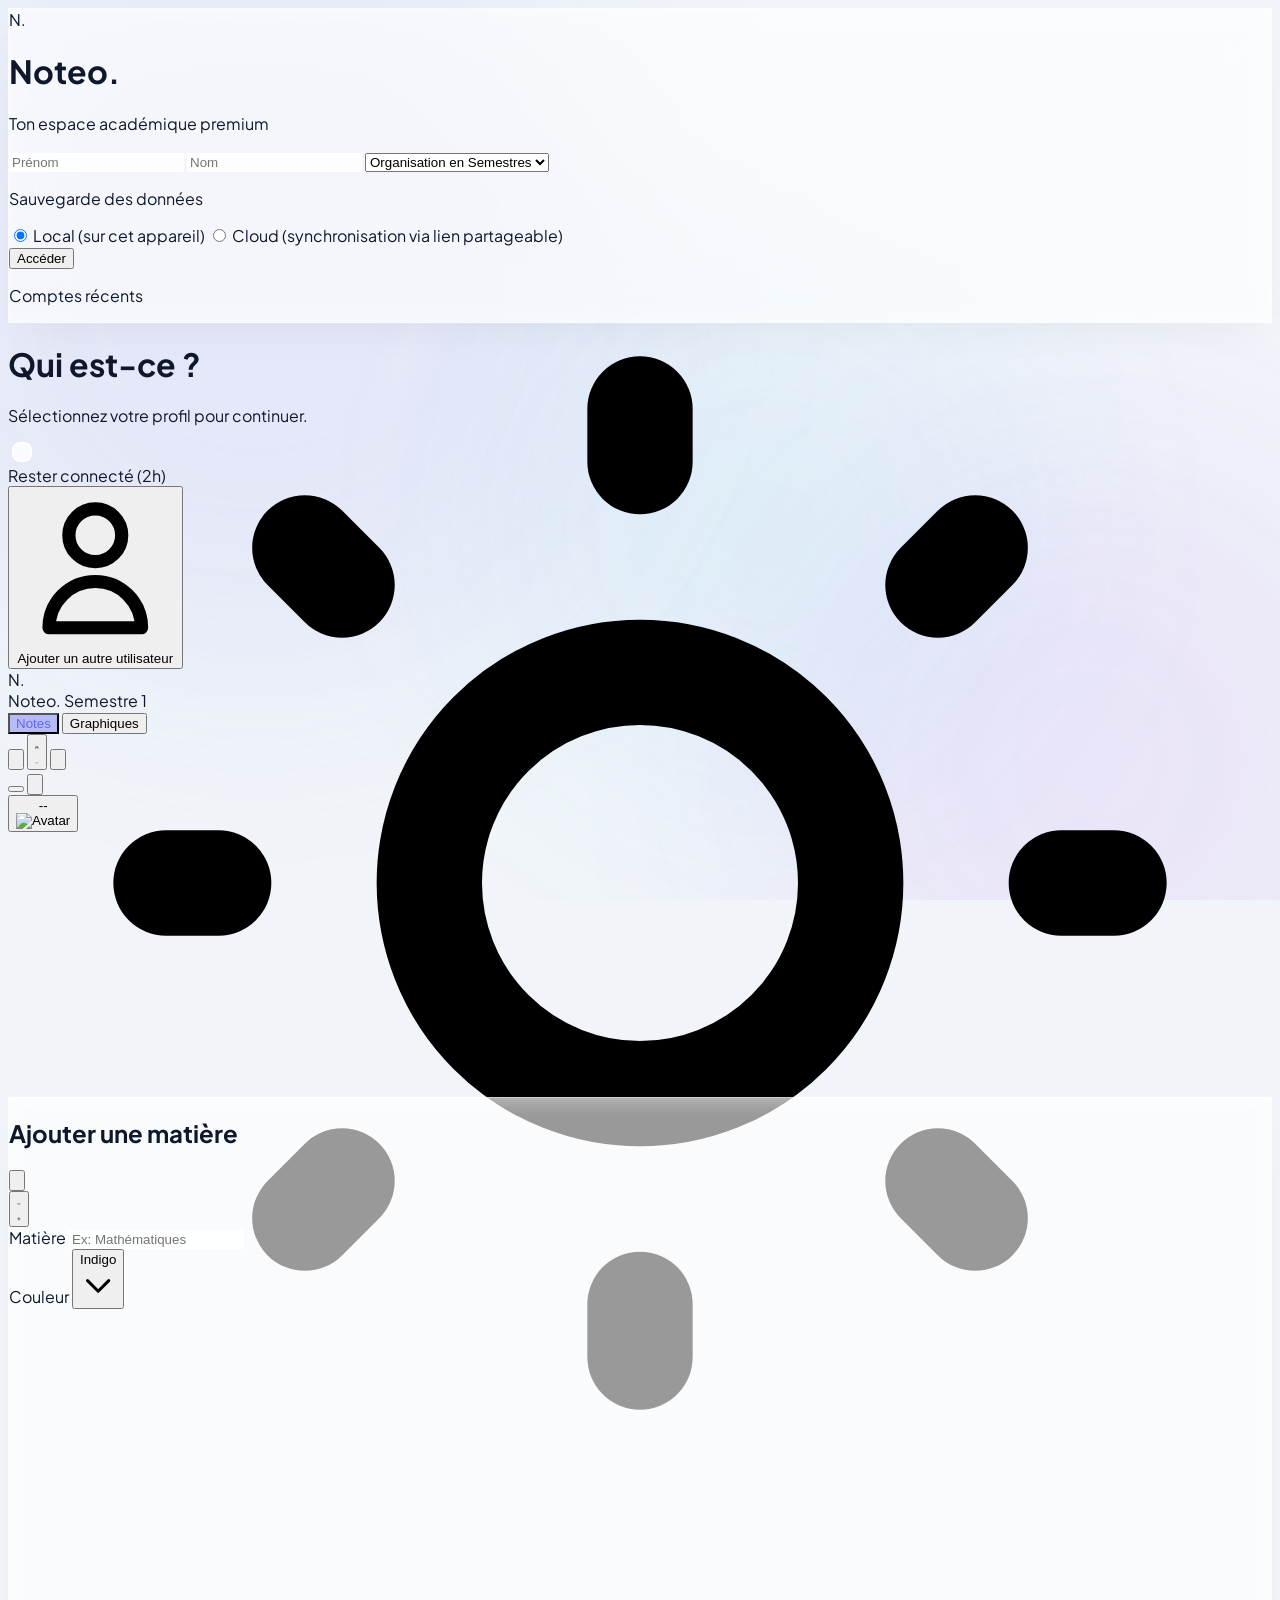
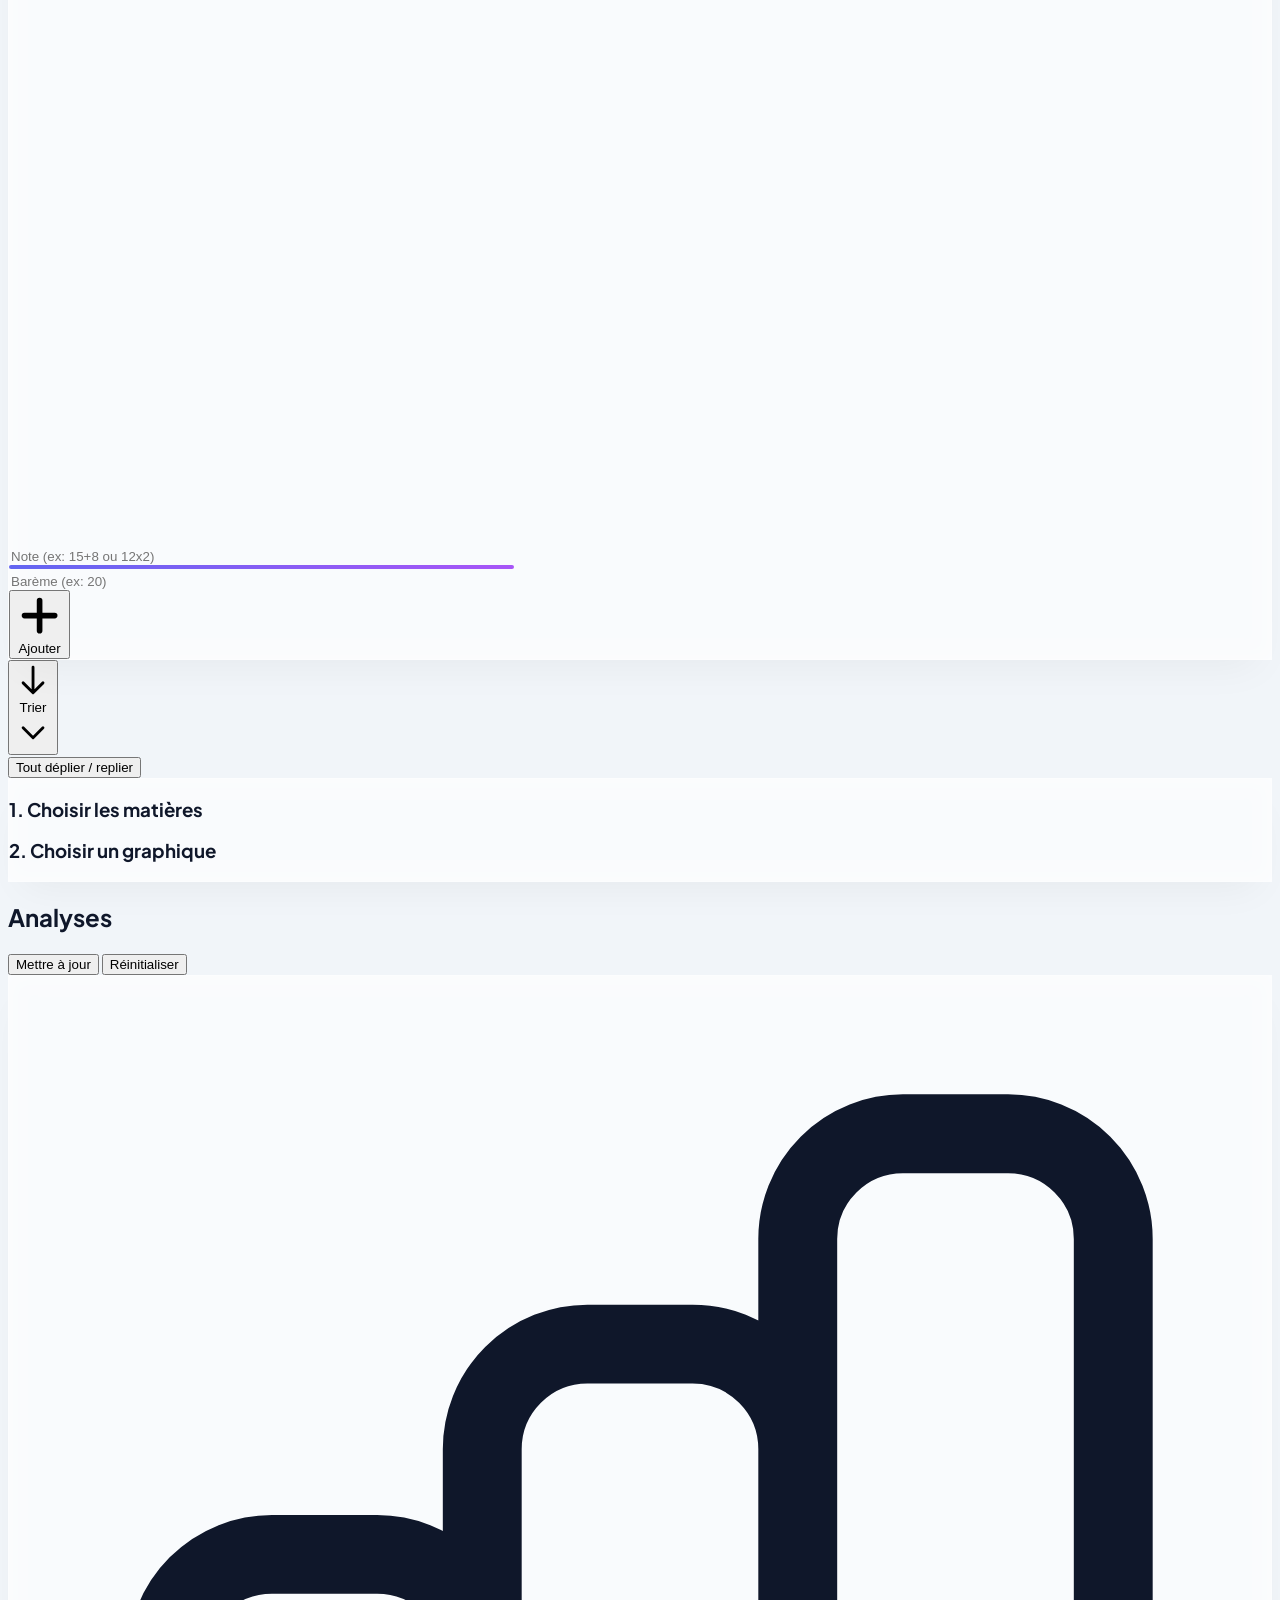
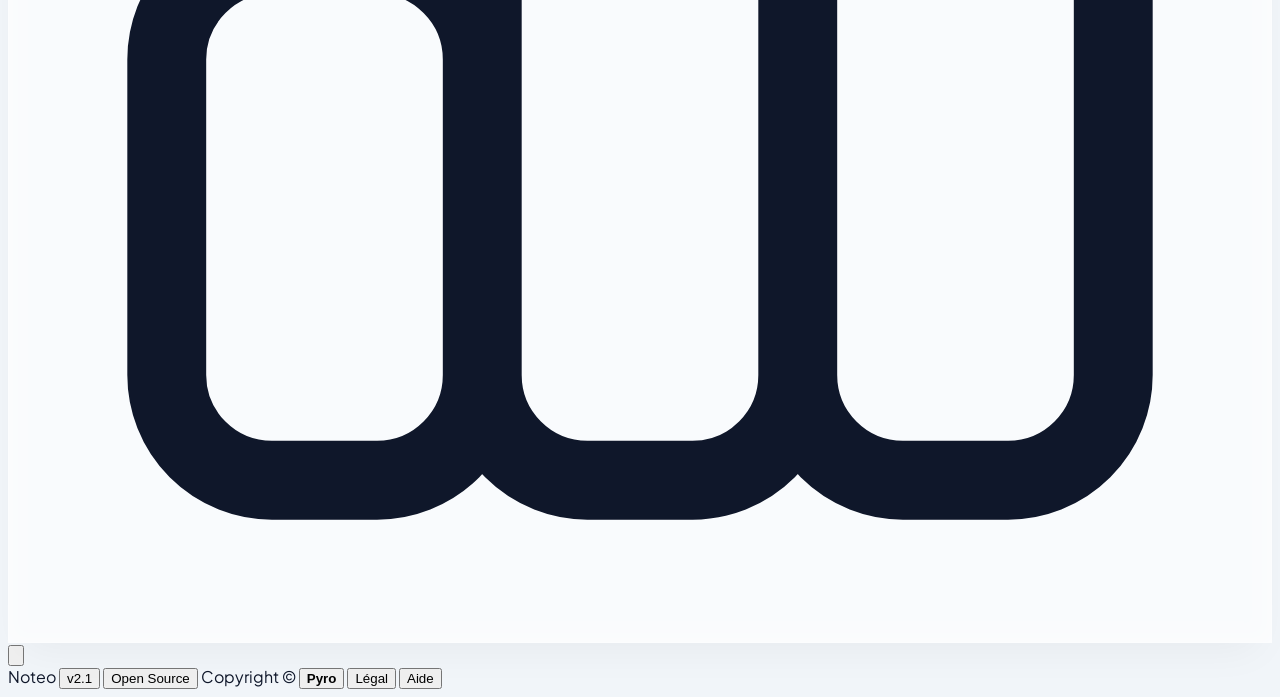
==== commit f4219d8d: "Add help modal functionality with search filter and reset feature" ====
--- a/index.html
+++ b/index.html
@@ -1424,134 +1424,6 @@
             </div>
         </div>
     </div>
-                        <svg class="w-4 h-4 transition-transform group-open:rotate-180" fill="none" stroke="currentColor" viewBox="0 0 24 24"><path stroke-linecap="round" stroke-linejoin="round" stroke-width="2" d="M19 9l-7 7-7-7"></path></svg>
-                    </summary>
-                    <div class="mt-3 p-4 bg-[var(--bg-body)] rounded-lg text-[var(--text-muted)]">
-                        <p class="mb-2">Pour commencer :</p>
-                        <ol class="list-decimal list-inside space-y-1">
-                            <li>Cliquez sur "Créer un nouveau compte" 📝</li>
-                            <li>Remplissez votre prénom et nom ✍️</li>
-                            <li>Choisissez semestres ou trimestres 📅</li>
-                            <li>Cliquez sur "Créer un compte" ✅</li>
-                        </ol>
-                        <p class="mt-2 text-sm">Astuce : Vos données sont sauvegardées automatiquement ! 💾</p>
-                    </div>
-                </details>
-                <details class="group">
-                    <summary class="cursor-pointer font-bold text-[var(--text-main)] hover:text-indigo-500 transition-colors flex items-center justify-between p-3 rounded-lg hover:bg-[var(--bg-card)] border border-[var(--border)]">
-                        <span>📚 Ajouter des matières et notes</span>
-                        <svg class="w-4 h-4 transition-transform group-open:rotate-180" fill="none" stroke="currentColor" viewBox="0 0 24 24"><path stroke-linecap="round" stroke-linejoin="round" stroke-width="2" d="M19 9l-7 7-7-7"></path></svg>
-                    </summary>
-                    <div class="mt-3 p-4 bg-[var(--bg-body)] rounded-lg text-[var(--text-muted)]">
-                        <p class="mb-2">Comment ajouter vos notes :</p>
-                        <ol class="list-decimal list-inside space-y-1">
-                            <li>Allez dans l'onglet "Saisie" 📝</li>
-                            <li>Cliquez sur "Ajouter une matière" ➕</li>
-                            <li>Entrez le nom de la matière (ex: Mathématiques) 📖</li>
-                            <li>Collez vos notes depuis Pronote (ex: 15/20 + 12/20) 📋</li>
-                            <li>Cliquez sur "Ajouter" ✅</li>
-                        </ol>
-                        <p class="mt-2 text-sm">💡 Utilisez le format : note/dénominateur (ex: 15/20). Ajoutez plusieurs notes avec + !</p>
-                    </div>
-                </details>
-                <details class="group">
-                    <summary class="cursor-pointer font-bold text-[var(--text-main)] hover:text-indigo-500 transition-colors flex items-center justify-between p-3 rounded-lg hover:bg-[var(--bg-card)] border border-[var(--border)]">
-                        <span>📊 Analyser vos résultats</span>
-                        <svg class="w-4 h-4 transition-transform group-open:rotate-180" fill="none" stroke="currentColor" viewBox="0 0 24 24"><path stroke-linecap="round" stroke-linejoin="round" stroke-width="2" d="M19 9l-7 7-7-7"></path></svg>
-                    </summary>
-                    <div class="mt-3 p-4 bg-[var(--bg-body)] rounded-lg text-[var(--text-muted)]">
-                        <p class="mb-2">Découvrez vos performances :</p>
-                        <ol class="list-decimal list-inside space-y-1">
-                            <li>Cliquez sur l'onglet "Analyses" 📈</li>
-                            <li>Sélectionnez les matières à afficher 📋</li>
-                            <li>Choisissez un type de graphique (barres, lignes, etc.) 📊</li>
-                            <li>Cliquez sur "Mettre à jour" 🔄</li>
-                        </ol>
-                        <p class="mt-2 text-sm">🎯 Mode plein écran disponible pour une meilleure vue !</p>
-                    </div>
-                </details>
-                <details class="group">
-                    <summary class="cursor-pointer font-bold text-[var(--text-main)] hover:text-indigo-500 transition-colors flex items-center justify-between p-3 rounded-lg hover:bg-[var(--bg-card)] border border-[var(--border)]">
-                        <span>🔒 Sécuriser votre compte</span>
-                        <svg class="w-4 h-4 transition-transform group-open:rotate-180" fill="none" stroke="currentColor" viewBox="0 0 24 24"><path stroke-linecap="round" stroke-linejoin="round" stroke-width="2" d="M19 9l-7 7-7-7"></path></svg>
-                    </summary>
-                    <div class="mt-3 p-4 bg-[var(--bg-body)] rounded-lg text-[var(--text-muted)]">
-                        <p class="mb-2">Protégez vos données :</p>
-                        <ol class="list-decimal list-inside space-y-1">
-                            <li>Allez dans les paramètres ⚙️</li>
-                            <li>Cliquez sur "Sécurité" 🔐</li>
-                            <li>Choisissez un code PIN (4, 6 ou 8 chiffres) 🔢</li>
-                            <li>Confirmez votre PIN ✅</li>
-                        </ol>
-                        <p class="mt-2 text-sm">🛡️ Votre compte sera verrouillé automatiquement après 15 minutes d'inactivité.</p>
-                    </div>
-                </details>
-                <details class="group">
-                    <summary class="cursor-pointer font-bold text-[var(--text-main)] hover:text-indigo-500 transition-colors flex items-center justify-between p-3 rounded-lg hover:bg-[var(--bg-card)] border border-[var(--border)]">
-                        <span>🎨 Personnaliser l'application</span>
-                        <svg class="w-4 h-4 transition-transform group-open:rotate-180" fill="none" stroke="currentColor" viewBox="0 0 24 24"><path stroke-linecap="round" stroke-linejoin="round" stroke-width="2" d="M19 9l-7 7-7-7"></path></svg>
-                    </summary>
-                    <div class="mt-3 p-4 bg-[var(--bg-body)] rounded-lg text-[var(--text-muted)]">
-                        <p class="mb-2">Rendez-la à votre goût :</p>
-                        <ol class="list-decimal list-inside space-y-1">
-                            <li>Ouvrez les paramètres ⚙️</li>
-                            <li>Choisissez votre thème (clair, sombre, système) 🌙☀️</li>
-                            <li>Ajustez le volume des sons 🔊</li>
-                            <li>Activez le mode Zen pour une interface épurée 🧘</li>
-                        </ol>
-                        <p class="mt-2 text-sm">🎭 Essayez la police dyslexique dans l'accessibilité pour une meilleure lisibilité !</p>
-                    </div>
-                </details>
-                <details class="group">
-                    <summary class="cursor-pointer font-bold text-[var(--text-main)] hover:text-indigo-500 transition-colors flex items-center justify-between p-3 rounded-lg hover:bg-[var(--bg-card)] border border-[var(--border)]">
-                        <span>💾 Sauvegarder et restaurer</span>
-                        <svg class="w-4 h-4 transition-transform group-open:rotate-180" fill="none" stroke="currentColor" viewBox="0 0 24 24"><path stroke-linecap="round" stroke-linejoin="round" stroke-width="2" d="M19 9l-7 7-7-7"></path></svg>
-                    </summary>
-                    <div class="mt-3 p-4 bg-[var(--bg-body)] rounded-lg text-[var(--text-muted)]">
-                        <p class="mb-2">Protégez vos données :</p>
-                        <ol class="list-decimal list-inside space-y-1">
-                            <li>Allez dans paramètres > Données 📁</li>
-                            <li>Cliquez "Exporter le compte" 💾</li>
-                            <li>Sauvegardez le fichier JSON 📄</li>
-                            <li>Pour restaurer : "Importer un fichier" ⬆️</li>
-                        </ol>
-                        <p class="mt-2 text-sm">🔄 Export sélectif par période disponible !</p>
-                    </div>
-                </details>
-                <details class="group">
-                    <summary class="cursor-pointer font-bold text-[var(--text-main)] hover:text-indigo-500 transition-colors flex items-center justify-between p-3 rounded-lg hover:bg-[var(--bg-card)] border border-[var(--border)]">
-                        <span>🔄 Changer de compte</span>
-                        <svg class="w-4 h-4 transition-transform group-open:rotate-180" fill="none" stroke="currentColor" viewBox="0 0 24 24"><path stroke-linecap="round" stroke-linejoin="round" stroke-width="2" d="M19 9l-7 7-7-7"></path></svg>
-                    </summary>
-                    <div class="mt-3 p-4 bg-[var(--bg-body)] rounded-lg text-[var(--text-muted)]">
-                        <p class="mb-2">Gérer plusieurs comptes :</p>
-                        <ol class="list-decimal list-inside space-y-1">
-                            <li>Cliquez sur votre avatar en haut à droite 👤</li>
-                            <li>Sélectionnez "Changer d'utilisateur" 🔄</li>
-                            <li>Choisissez un compte existant ou créez-en un nouveau ➕</li>
-                        </ol>
-                        <p class="mt-2 text-sm">📱 Idéal pour gérer les notes de plusieurs enfants !</p>
-                    </div>
-                </details>
-                <details class="group">
-                    <summary class="cursor-pointer font-bold text-[var(--text-main)] hover:text-indigo-500 transition-colors flex items-center justify-between p-3 rounded-lg hover:bg-[var(--bg-card)] border border-[var(--border)]">
-                        <span>❓ Dépannage</span>
-                        <svg class="w-4 h-4 transition-transform group-open:rotate-180" fill="none" stroke="currentColor" viewBox="0 0 24 24"><path stroke-linecap="round" stroke-linejoin="round" stroke-width="2" d="M19 9l-7 7-7-7"></path></svg>
-                    </summary>
-                    <div class="mt-3 p-4 bg-[var(--bg-body)] rounded-lg text-[var(--text-muted)]">
-                        <p class="mb-2">Problèmes courants :</p>
-                        <ul class="list-disc list-inside space-y-1">
-                            <li>🔄 Rechargez la page si les données ne s'affichent pas</li>
-                            <li>🗑️ Videz le cache du navigateur si nécessaire</li>
-                            <li>📱 Assurez-vous d'utiliser un navigateur moderne</li>
-                            <li>💾 Vérifiez que JavaScript est activé</li>
-                        </ul>
-                        <p class="mt-2 text-sm">🚨 En cas de problème persistant, contactez le support !</p>
-                    </div>
-                </details>
-            </div>
-        </div>
-    </div>
 
     <!-- Modal: Moyenne Générale -->
     <div id="average-info-modal" class="modal-overlay">
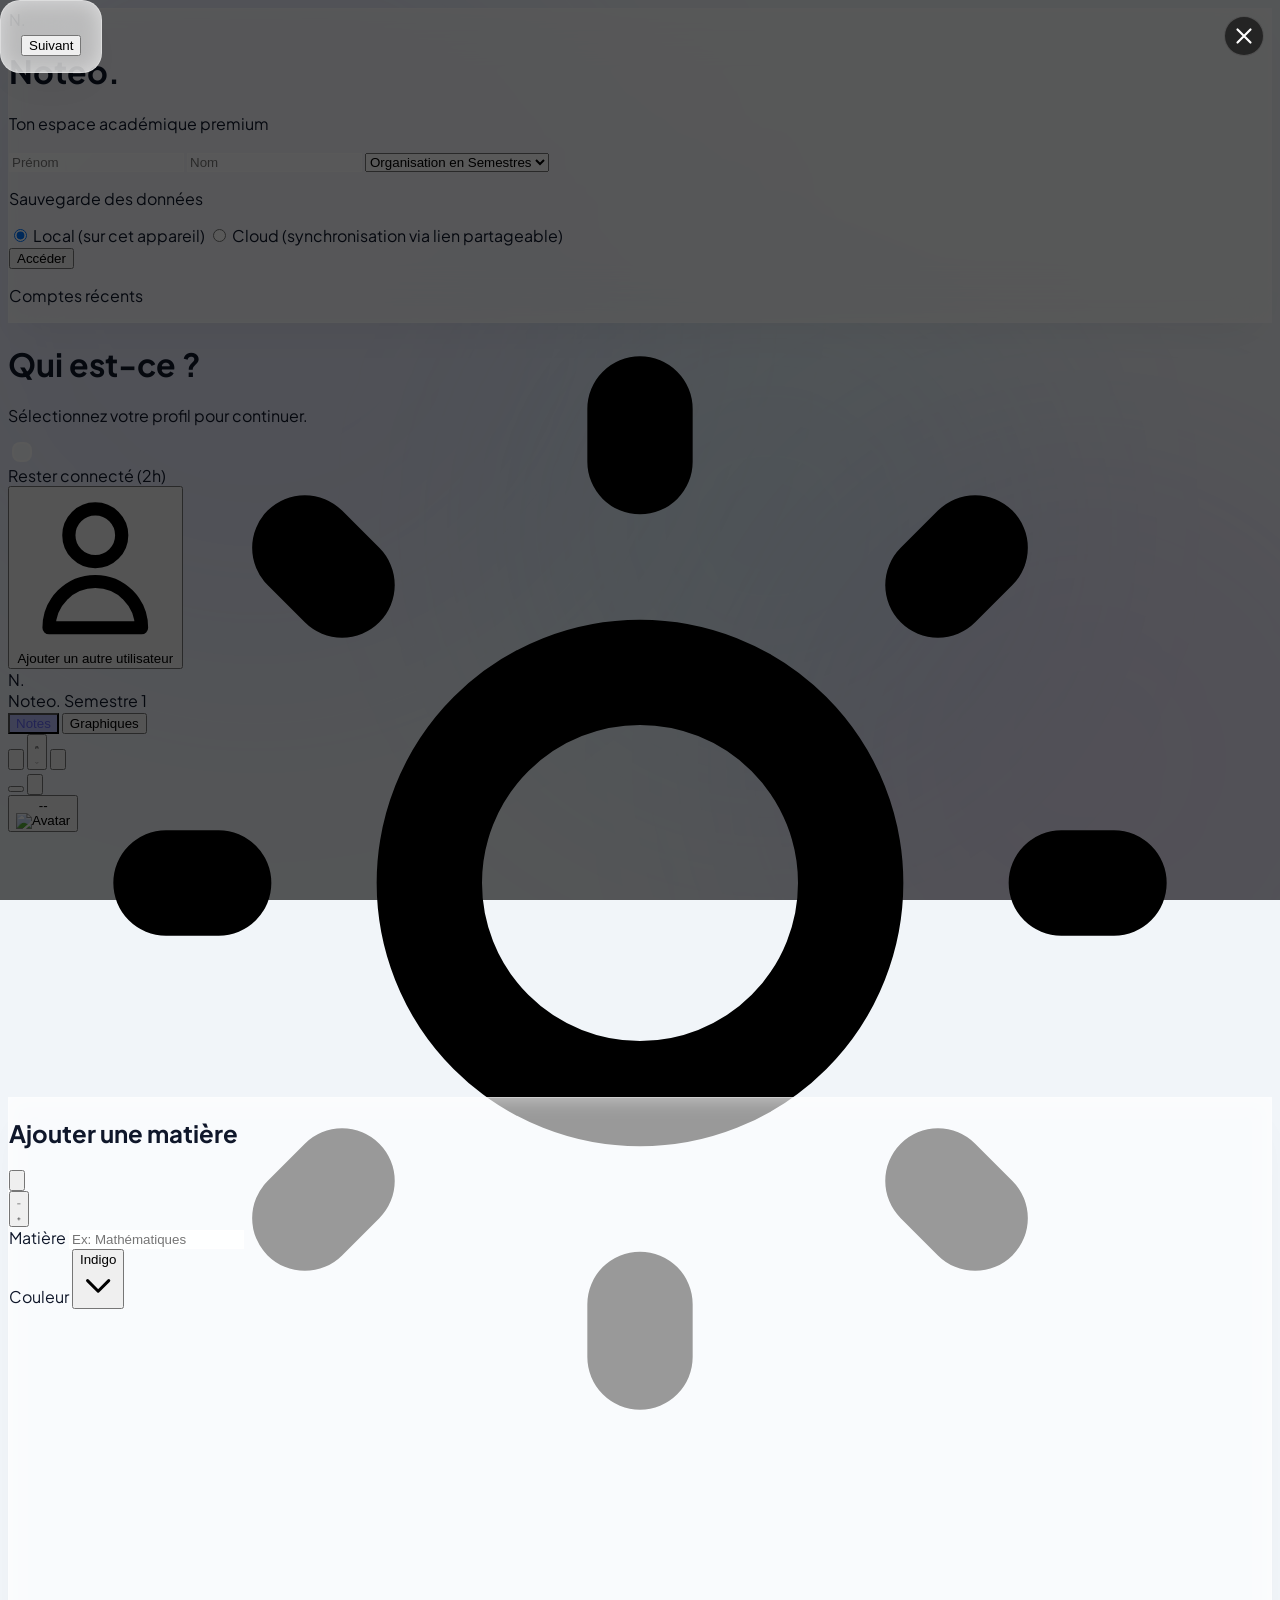
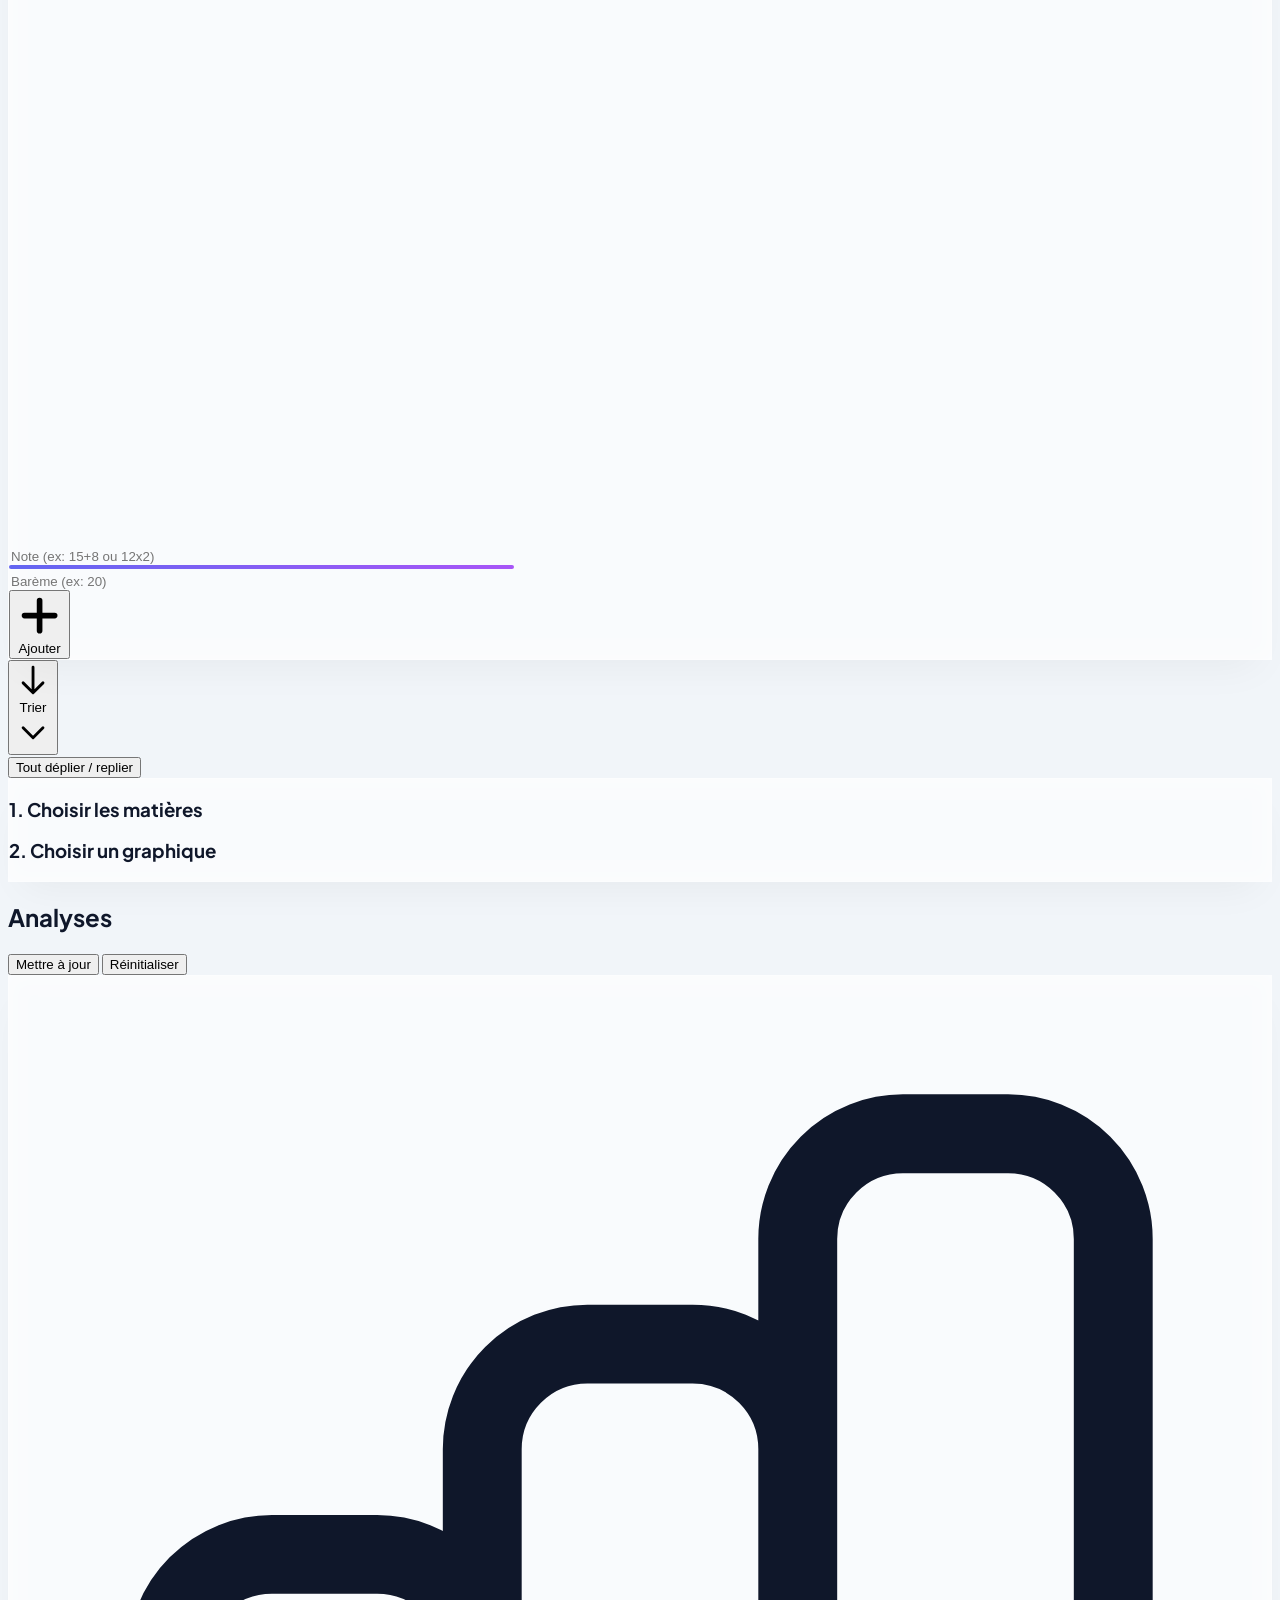
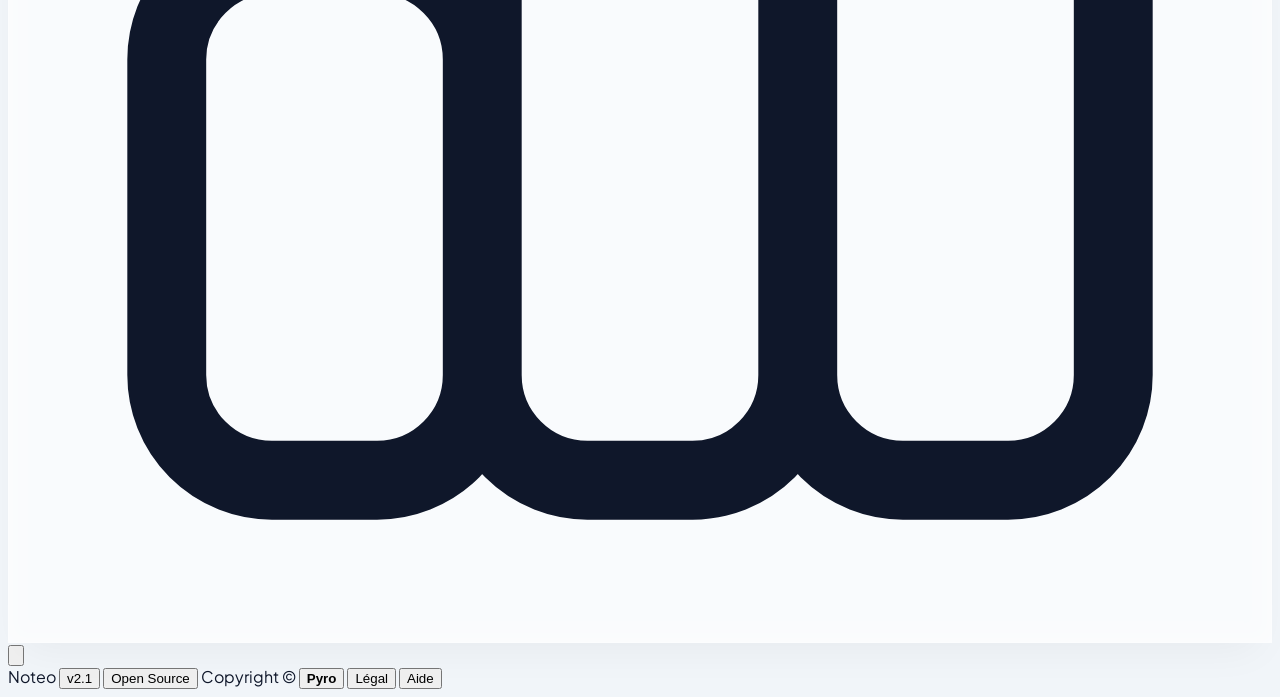
==== commit 2e28a405: "Refactor code structure for improved readability and maintainability" ====
--- a/index.html
+++ b/index.html
@@ -946,7 +946,7 @@
         </div>
     </div>
 
-    <!-- Modal: Help -->
+    <!-- Modal: Help (list) -->
     <div id="help-modal" class="modal-overlay">
         <div class="modal-content glass-card p-8 rounded-[3rem] w-full max-w-3xl relative max-h-[88vh] overflow-y-auto">
             <button onclick="closeModals()" title="Fermer" class="absolute top-6 right-6 text-[var(--text-muted)] hover:text-rose-500 transition-colors">
@@ -956,473 +956,55 @@
                 <svg class="w-7 h-7 text-indigo-500" fill="none" stroke="currentColor" viewBox="0 0 24 24"><path stroke-linecap="round" stroke-linejoin="round" stroke-width="2" d="M8.228 9c.549-1.165 2.03-2 3.772-2 2.21 0 4 1.343 4 3 0 1.4-1.278 2.575-3.006 2.907-.542.104-.994.54-.994 1.093m0 3h.01M21 12a9 9 0 11-18 0 9 9 0 0118 0z"></path></svg>
                 Centre d'Aide
             </h2>
-
-            <!-- Search bar -->
             <div class="relative mb-5">
                 <svg class="absolute left-4 top-1/2 -translate-y-1/2 w-4 h-4 text-[var(--text-muted)] pointer-events-none" fill="none" stroke="currentColor" viewBox="0 0 24 24"><path stroke-linecap="round" stroke-linejoin="round" stroke-width="2" d="M21 21l-4.35-4.35M17 11A6 6 0 1 0 5 11a6 6 0 0 0 12 0z"/></svg>
                 <input id="help-search" type="search" oninput="filterHelp(this.value)" placeholder="Rechercher dans l'aide…" autocomplete="off" class="w-full pl-10 pr-4 py-3 rounded-2xl text-sm font-medium outline-none text-[var(--text-main)]">
             </div>
             <p id="help-no-results" class="hidden text-center text-[var(--text-muted)] text-sm py-6">Aucun résultat pour cette recherche.</p>
-            <div id="help-items" class="space-y-3">
-
-                <!-- 1 -->
-                <details class="help-item group">
-                    <summary class="cursor-pointer font-bold text-[var(--text-main)] hover:text-indigo-500 transition-colors flex items-center justify-between p-3 rounded-lg hover:bg-[var(--bg-card)] border border-[var(--border)]">
-                        <span>🚀 Premiers pas — Créer un compte</span>
-                        <svg class="w-4 h-4 flex-shrink-0 transition-transform group-open:rotate-180" fill="none" stroke="currentColor" viewBox="0 0 24 24"><path stroke-linecap="round" stroke-linejoin="round" stroke-width="2" d="M19 9l-7 7-7-7"></path></svg>
-                    </summary>
-                    <div class="mt-3 p-4 bg-[var(--bg-body)] rounded-lg text-sm text-[var(--text-muted)] space-y-2">
-                        <ol class="list-decimal list-inside space-y-1">
-                            <li>Sur l'écran d'accueil, cliquez sur <strong>« Créer un nouveau compte »</strong>.</li>
-                            <li>Renseignez votre <strong>prénom</strong> et votre <strong>nom</strong>.</li>
-                            <li>Choisissez l'organisation de l'année : <strong>Semestres</strong> ou <strong>Trimestres</strong>.</li>
-                            <li>Sélectionnez le mode de sauvegarde : <strong>Local</strong> (navigateur) ou <strong>Cloud</strong> (serveur).</li>
-                            <li>Cliquez sur <strong>« Créer un compte »</strong> — vous êtes connecté(e) immédiatement.</li>
-                        </ol>
-                        <p class="mt-2">💾 Vos données sont sauvegardées automatiquement à chaque modification.</p>
-                    </div>
-                </details>
-
-                <!-- 2 -->
-                <details class="help-item group">
-                    <summary class="cursor-pointer font-bold text-[var(--text-main)] hover:text-indigo-500 transition-colors flex items-center justify-between p-3 rounded-lg hover:bg-[var(--bg-card)] border border-[var(--border)]">
-                        <span>📚 Ajouter une matière</span>
-                        <svg class="w-4 h-4 flex-shrink-0 transition-transform group-open:rotate-180" fill="none" stroke="currentColor" viewBox="0 0 24 24"><path stroke-linecap="round" stroke-linejoin="round" stroke-width="2" d="M19 9l-7 7-7-7"></path></svg>
-                    </summary>
-                    <div class="mt-3 p-4 bg-[var(--bg-body)] rounded-lg text-sm text-[var(--text-muted)] space-y-2">
-                        <ol class="list-decimal list-inside space-y-1">
-                            <li>Dans l'onglet <strong>Notes</strong>, cliquez sur <strong>« Ajouter une matière »</strong>.</li>
-                            <li>Saisissez le <strong>nom</strong> de la matière (ex : Mathématiques).</li>
-                            <li>Définissez un <strong>coefficient</strong> si nécessaire (par défaut : 1).</li>
-                            <li>Choisissez une <strong>couleur</strong> pour identifier la matière visuellement.</li>
-                            <li>Cliquez sur <strong>« Ajouter »</strong> — la matière apparaît dans la liste.</li>
-                        </ol>
-                        <p>💡 Vous pouvez créer autant de matières que vous le souhaitez.</p>
-                    </div>
-                </details>
-
-                <!-- 3 -->
-                <details class="help-item group">
-                    <summary class="cursor-pointer font-bold text-[var(--text-main)] hover:text-indigo-500 transition-colors flex items-center justify-between p-3 rounded-lg hover:bg-[var(--bg-card)] border border-[var(--border)]">
-                        <span>✍️ Formats de saisie des notes</span>
-                        <svg class="w-4 h-4 flex-shrink-0 transition-transform group-open:rotate-180" fill="none" stroke="currentColor" viewBox="0 0 24 24"><path stroke-linecap="round" stroke-linejoin="round" stroke-width="2" d="M19 9l-7 7-7-7"></path></svg>
-                    </summary>
-                    <div class="mt-3 p-4 bg-[var(--bg-body)] rounded-lg text-sm text-[var(--text-muted)] space-y-2">
-                        <p class="font-semibold text-[var(--text-main)]">Noteo accepte de nombreux formats :</p>
-                        <ul class="space-y-1 list-disc list-inside">
-                            <li><code class="bg-[var(--input-bg)] px-1 rounded">15/20</code> — note sur 20</li>
-                            <li><code class="bg-[var(--input-bg)] px-1 rounded">15</code> — dénominateur 20 par défaut</li>
-                            <li><code class="bg-[var(--input-bg)] px-1 rounded">15.5/20</code> ou <code class="bg-[var(--input-bg)] px-1 rounded">15,5/20</code> — décimales (point ou virgule)</li>
-                            <li><code class="bg-[var(--input-bg)] px-1 rounded">15/20 + 12/20 + 18/20</code> — plusieurs notes en une seule saisie</li>
-                            <li><code class="bg-[var(--input-bg)] px-1 rounded">15/20 * 2</code> ou <code class="bg-[var(--input-bg)] px-1 rounded">15/20 coeff 2</code> — coefficient individuel de note</li>
-                            <li><code class="bg-[var(--input-bg)] px-1 rounded">AB</code> ou <code class="bg-[var(--input-bg)] px-1 rounded">ABS</code> — note absente (ignorée du calcul)</li>
-                        </ul>
-                        <p>📋 Le <strong>copier-coller depuis Pronote</strong> fonctionne directement — Noteo extrait automatiquement les notes.</p>
-                    </div>
-                </details>
-
-                <!-- 4 -->
-                <details class="help-item group">
-                    <summary class="cursor-pointer font-bold text-[var(--text-main)] hover:text-indigo-500 transition-colors flex items-center justify-between p-3 rounded-lg hover:bg-[var(--bg-card)] border border-[var(--border)]">
-                        <span>⚖️ Coefficients et pondérations</span>
-                        <svg class="w-4 h-4 flex-shrink-0 transition-transform group-open:rotate-180" fill="none" stroke="currentColor" viewBox="0 0 24 24"><path stroke-linecap="round" stroke-linejoin="round" stroke-width="2" d="M19 9l-7 7-7-7"></path></svg>
-                    </summary>
-                    <div class="mt-3 p-4 bg-[var(--bg-body)] rounded-lg text-sm text-[var(--text-muted)] space-y-2">
-                        <p class="font-semibold text-[var(--text-main)]">Il y a deux niveaux de coefficients :</p>
-                        <ul class="space-y-1 list-disc list-inside">
-                            <li><strong>Coefficient de matière</strong> : modifiable via ✏️ sur la carte matière. Influe sur la moyenne générale.</li>
-                            <li><strong>Coefficient de note individuelle</strong> : saisi directement dans le champ de note avec <code class="bg-[var(--input-bg)] px-1 rounded">* 2</code>.</li>
-                        </ul>
-                        <p>⚠️ Mettre le coefficient d'une matière à <strong>0</strong> l'exclut de la moyenne générale (utile pour les matières sans barème).</p>
-                        <p>🧮 La moyenne pondérée tient compte simultanément des deux niveaux de coefficients.</p>
-                    </div>
-                </details>
-
-                <!-- 5 -->
-                <details class="help-item group">
-                    <summary class="cursor-pointer font-bold text-[var(--text-main)] hover:text-indigo-500 transition-colors flex items-center justify-between p-3 rounded-lg hover:bg-[var(--bg-card)] border border-[var(--border)]">
-                        <span>🧮 Comment est calculée la moyenne générale</span>
-                        <svg class="w-4 h-4 flex-shrink-0 transition-transform group-open:rotate-180" fill="none" stroke="currentColor" viewBox="0 0 24 24"><path stroke-linecap="round" stroke-linejoin="round" stroke-width="2" d="M19 9l-7 7-7-7"></path></svg>
-                    </summary>
-                    <div class="mt-3 p-4 bg-[var(--bg-body)] rounded-lg text-sm text-[var(--text-muted)] space-y-2">
-                        <p>Chaque note est d'abord <strong>ramenée sur 20</strong> (<code class="bg-[var(--input-bg)] px-1 rounded">note / dénominateur × 20</code>), puis la <strong>moyenne pondérée</strong> de la matière est calculée.</p>
-                        <p>La moyenne générale est ensuite :</p>
-                        <pre class="bg-[var(--input-bg)] rounded p-2 text-xs overflow-x-auto">Σ (moyenne_matière × coeff_matière) / Σ coeff_matières</pre>
-                        <p>📌 Si une matière n'a aucune note, elle n'est <strong>pas comptée</strong> dans la moyenne générale.</p>
-                        <p>✏️ Vous pouvez saisir une <strong>moyenne manuelle</strong> en cliquant sur le crayon ✏️ à côté de la moyenne générale affichée.</p>
-                    </div>
-                </details>
-
-                <!-- 6 -->
-                <details class="help-item group">
-                    <summary class="cursor-pointer font-bold text-[var(--text-main)] hover:text-indigo-500 transition-colors flex items-center justify-between p-3 rounded-lg hover:bg-[var(--bg-card)] border border-[var(--border)]">
-                        <span>🗂️ Gérer les périodes (semestres / trimestres)</span>
-                        <svg class="w-4 h-4 flex-shrink-0 transition-transform group-open:rotate-180" fill="none" stroke="currentColor" viewBox="0 0 24 24"><path stroke-linecap="round" stroke-linejoin="round" stroke-width="2" d="M19 9l-7 7-7-7"></path></svg>
-                    </summary>
-                    <div class="mt-3 p-4 bg-[var(--bg-body)] rounded-lg text-sm text-[var(--text-muted)] space-y-2">
-                        <ul class="space-y-1 list-disc list-inside">
-                            <li><strong>Naviguer</strong> entre les périodes : flèches <strong>◀ ▶</strong> dans le sélecteur en haut.</li>
-                            <li><strong>Ajouter</strong> une période : Paramètres ⚙️ → Données → <em>« Ajouter une période »</em>.</li>
-                            <li><strong>Renommer</strong> : Paramètres ⚙️ → Données → <em>« Renommer la période »</em>.</li>
-                            <li><strong>Supprimer</strong> : Paramètres ⚙️ → Données → <em>« Supprimer la période »</em> (impossible s'il n'en reste qu'une).</li>
-                        </ul>
-                        <p>📅 Chaque période est indépendante : matières, notes et moyennes ne se mélangent pas.</p>
-                    </div>
-                </details>
-
-                <!-- 7 -->
-                <details class="help-item group">
-                    <summary class="cursor-pointer font-bold text-[var(--text-main)] hover:text-indigo-500 transition-colors flex items-center justify-between p-3 rounded-lg hover:bg-[var(--bg-card)] border border-[var(--border)]">
-                        <span>🔀 Intervertir deux périodes</span>
-                        <svg class="w-4 h-4 flex-shrink-0 transition-transform group-open:rotate-180" fill="none" stroke="currentColor" viewBox="0 0 24 24"><path stroke-linecap="round" stroke-linejoin="round" stroke-width="2" d="M19 9l-7 7-7-7"></path></svg>
-                    </summary>
-                    <div class="mt-3 p-4 bg-[var(--bg-body)] rounded-lg text-sm text-[var(--text-muted)] space-y-2">
-                        <ol class="list-decimal list-inside space-y-1">
-                            <li>Allez dans <strong>Paramètres ⚙️ → Données</strong>.</li>
-                            <li>Cliquez sur <em>« Intervertir deux périodes »</em>.</li>
-                            <li>Entrez les numéros des deux périodes à échanger (ex : 1 et 3).</li>
-                        </ol>
-                        <p>💡 Utile si vous avez créé les périodes dans le mauvais ordre. L'opération échange <strong>toutes les données</strong> (matières, notes, moyennes manuelles) des deux périodes.</p>
-                        <p>⚠️ Il faut au moins <strong>deux périodes</strong> pour pouvoir intervertir.</p>
-                    </div>
-                </details>
-
-                <!-- 8 -->
-                <details class="help-item group">
-                    <summary class="cursor-pointer font-bold text-[var(--text-main)] hover:text-indigo-500 transition-colors flex items-center justify-between p-3 rounded-lg hover:bg-[var(--bg-card)] border border-[var(--border)]">
-                        <span>📑 Trier et ordonner les matières</span>
-                        <svg class="w-4 h-4 flex-shrink-0 transition-transform group-open:rotate-180" fill="none" stroke="currentColor" viewBox="0 0 24 24"><path stroke-linecap="round" stroke-linejoin="round" stroke-width="2" d="M19 9l-7 7-7-7"></path></svg>
-                    </summary>
-                    <div class="mt-3 p-4 bg-[var(--bg-body)] rounded-lg text-sm text-[var(--text-muted)] space-y-2">
-                        <p>Cliquez sur l'icône de tri <strong>🔢</strong> à droite de la liste pour choisir parmi :</p>
-                        <ul class="space-y-1 list-disc list-inside">
-                            <li>Date d'ajout / Alphabétique</li>
-                            <li>Moyenne (haute → basse ou basse → haute)</li>
-                            <li>Nombre de notes / Note maximale / Note minimale</li>
-                            <li>Écart-type (dispersion des notes)</li>
-                            <li>Moyenne pondérée / Dernière modification</li>
-                            <li>Par tag (couleur) personnalisé</li>
-                        </ul>
-                        <p>🔄 Le tri (critère + ordre ↑↓) est <strong>mémorisé automatiquement</strong> entre les sessions.</p>
-                        <p>📌 Le bouton <strong>épingle</strong> sur une matière la fixe toujours en haut, indépendamment du tri.</p>
-                    </div>
-                </details>
-
-                <!-- 9 -->
-                <details class="help-item group">
-                    <summary class="cursor-pointer font-bold text-[var(--text-main)] hover:text-indigo-500 transition-colors flex items-center justify-between p-3 rounded-lg hover:bg-[var(--bg-card)] border border-[var(--border)]">
-                        <span>🏷️ Tags et couleurs des matières</span>
-                        <svg class="w-4 h-4 flex-shrink-0 transition-transform group-open:rotate-180" fill="none" stroke="currentColor" viewBox="0 0 24 24"><path stroke-linecap="round" stroke-linejoin="round" stroke-width="2" d="M19 9l-7 7-7-7"></path></svg>
-                    </summary>
-                    <div class="mt-3 p-4 bg-[var(--bg-body)] rounded-lg text-sm text-[var(--text-muted)] space-y-2">
-                        <p>Chaque matière possède une <strong>couleur / tag</strong> qui sert à la fois d'identifiant visuel et de critère de tri.</p>
-                        <ul class="space-y-1 list-disc list-inside">
-                            <li>Cliquez sur le <strong>cercle coloré</strong> à gauche d'une matière pour changer sa couleur.</li>
-                            <li>Regroupez vos matières par catégorie (ex : rouge = sciences, bleu = langues) puis triez <em>« par tag »</em>.</li>
-                            <li>Renommez un tag : <strong>Paramètres ⚙️ → Données → Tags personnalisés</strong>.</li>
-                        </ul>
-                    </div>
-                </details>
-
-                <!-- 10 -->
-                <details class="help-item group">
-                    <summary class="cursor-pointer font-bold text-[var(--text-main)] hover:text-indigo-500 transition-colors flex items-center justify-between p-3 rounded-lg hover:bg-[var(--bg-card)] border border-[var(--border)]">
-                        <span>📊 Analyser ses résultats avec les graphiques</span>
-                        <svg class="w-4 h-4 flex-shrink-0 transition-transform group-open:rotate-180" fill="none" stroke="currentColor" viewBox="0 0 24 24"><path stroke-linecap="round" stroke-linejoin="round" stroke-width="2" d="M19 9l-7 7-7-7"></path></svg>
-                    </summary>
-                    <div class="mt-3 p-4 bg-[var(--bg-body)] rounded-lg text-sm text-[var(--text-muted)] space-y-2">
-                        <ol class="list-decimal list-inside space-y-1">
-                            <li>Allez dans l'onglet <strong>Graphiques</strong>.</li>
-                            <li>Cochez les <strong>matières</strong> à afficher dans le panneau de gauche.</li>
-                            <li>Choisissez une <strong>période</strong> spécifique ou affichez tout.</li>
-                            <li>Sélectionnez un <strong>type de graphique</strong> dans la liste.</li>
-                            <li>Cliquez sur <strong>« Mettre à jour »</strong>.</li>
-                        </ol>
-                        <p>🖥️ Le bouton <strong>plein écran</strong> agrandit le graphique pour une meilleure lisibilité.</p>
-                        <p>⚠️ Si le graphique est vide, vérifiez qu'au moins une matière est cochée et qu'elle contient des notes.</p>
-                    </div>
-                </details>
-
-                <!-- 11 -->
-                <details class="help-item group">
-                    <summary class="cursor-pointer font-bold text-[var(--text-main)] hover:text-indigo-500 transition-colors flex items-center justify-between p-3 rounded-lg hover:bg-[var(--bg-card)] border border-[var(--border)]">
-                        <span>📈 Types de graphiques disponibles</span>
-                        <svg class="w-4 h-4 flex-shrink-0 transition-transform group-open:rotate-180" fill="none" stroke="currentColor" viewBox="0 0 24 24"><path stroke-linecap="round" stroke-linejoin="round" stroke-width="2" d="M19 9l-7 7-7-7"></path></svg>
-                    </summary>
-                    <div class="mt-3 p-4 bg-[var(--bg-body)] rounded-lg text-sm text-[var(--text-muted)] space-y-2">
-                        <ul class="space-y-1 list-disc list-inside">
-                            <li><strong>Barres</strong> — comparaison visuelle des moyennes par matière.</li>
-                            <li><strong>Lignes</strong> — évolution des notes dans le temps pour chaque matière.</li>
-                            <li><strong>Radar</strong> — profil scolaire global (points forts / faibles).</li>
-                            <li><strong>Histogramme de répartition</strong> — distribution de toutes les notes (combien de 10-12, 12-14…).</li>
-                            <li><strong>Boîte à moustaches</strong> — médiane, quartiles et notes extrêmes par matière.</li>
-                            <li><strong>Barres groupées multi-périodes</strong> — comparer la même matière sur plusieurs semestres.</li>
-                        </ul>
-                    </div>
-                </details>
-
-                <!-- 12 -->
-                <details class="help-item group">
-                    <summary class="cursor-pointer font-bold text-[var(--text-main)] hover:text-indigo-500 transition-colors flex items-center justify-between p-3 rounded-lg hover:bg-[var(--bg-card)] border border-[var(--border)]">
-                        <span>🌙 Basculer entre thème clair et sombre</span>
-                        <svg class="w-4 h-4 flex-shrink-0 transition-transform group-open:rotate-180" fill="none" stroke="currentColor" viewBox="0 0 24 24"><path stroke-linecap="round" stroke-linejoin="round" stroke-width="2" d="M19 9l-7 7-7-7"></path></svg>
-                    </summary>
-                    <div class="mt-3 p-4 bg-[var(--bg-body)] rounded-lg text-sm text-[var(--text-muted)] space-y-2">
-                        <ul class="space-y-1 list-disc list-inside">
-                            <li>Cliquez sur le <strong>bouton soleil / lune ☀️🌙</strong> en haut à droite de l'interface.</li>
-                            <li>Pour suivre l'OS automatiquement : <strong>Paramètres ⚙️ → Apparence → Thème → Système</strong>.</li>
-                            <li>Le choix est <strong>mémorisé</strong> entre les sessions.</li>
-                        </ul>
-                        <p>🎨 La couleur principale (indigo par défaut) est personnalisable indépendamment du thème.</p>
-                    </div>
-                </details>
-
-                <!-- 13 -->
-                <details class="help-item group">
-                    <summary class="cursor-pointer font-bold text-[var(--text-main)] hover:text-indigo-500 transition-colors flex items-center justify-between p-3 rounded-lg hover:bg-[var(--bg-card)] border border-[var(--border)]">
-                        <span>🧘 Mode Zen</span>
-                        <svg class="w-4 h-4 flex-shrink-0 transition-transform group-open:rotate-180" fill="none" stroke="currentColor" viewBox="0 0 24 24"><path stroke-linecap="round" stroke-linejoin="round" stroke-width="2" d="M19 9l-7 7-7-7"></path></svg>
-                    </summary>
-                    <div class="mt-3 p-4 bg-[var(--bg-body)] rounded-lg text-sm text-[var(--text-muted)] space-y-2">
-                        <p>Le Mode Zen simplifie au maximum l'interface :</p>
-                        <ul class="space-y-1 list-disc list-inside">
-                            <li>Masque les <strong>blobs animés</strong> en arrière-plan.</li>
-                            <li>Masque la <strong>moyenne générale</strong> (pour se concentrer sur les notes sans pression).</li>
-                            <li>Interface épurée, sans distraction visuelle.</li>
-                        </ul>
-                        <p>Activez-le via <strong>Paramètres ⚙️ → Apparence → Mode Zen</strong>.</p>
-                    </div>
-                </details>
-
-                <!-- 14 -->
-                <details class="help-item group">
-                    <summary class="cursor-pointer font-bold text-[var(--text-main)] hover:text-indigo-500 transition-colors flex items-center justify-between p-3 rounded-lg hover:bg-[var(--bg-card)] border border-[var(--border)]">
-                        <span>🎨 Personnaliser l'application</span>
-                        <svg class="w-4 h-4 flex-shrink-0 transition-transform group-open:rotate-180" fill="none" stroke="currentColor" viewBox="0 0 24 24"><path stroke-linecap="round" stroke-linejoin="round" stroke-width="2" d="M19 9l-7 7-7-7"></path></svg>
-                    </summary>
-                    <div class="mt-3 p-4 bg-[var(--bg-body)] rounded-lg text-sm text-[var(--text-muted)] space-y-2">
-                        <p>Dans <strong>Paramètres ⚙️ → Apparence</strong> :</p>
-                        <ul class="space-y-1 list-disc list-inside">
-                            <li><strong>Couleur principale</strong> — choisissez l'accent via le sélecteur de couleur.</li>
-                            <li><strong>Sons ASMR</strong> — activer / désactiver et régler le volume.</li>
-                            <li><strong>Animations</strong> — désactivables si l'interface semble lente.</li>
-                            <li><strong>Flou (glassmorphism)</strong> — désactivable pour de meilleures performances sur des appareils anciens.</li>
-                            <li><strong>Navigation fixe</strong> — la barre d'en-tête reste toujours visible en scrollant.</li>
-                            <li><strong>Afficher l'avatar</strong> — masquer la photo de profil si souhaité.</li>
-                        </ul>
-                    </div>
-                </details>
-
-                <!-- 15 -->
-                <details class="help-item group">
-                    <summary class="cursor-pointer font-bold text-[var(--text-main)] hover:text-indigo-500 transition-colors flex items-center justify-between p-3 rounded-lg hover:bg-[var(--bg-card)] border border-[var(--border)]">
-                        <span>🔔 Notifications (toasts)</span>
-                        <svg class="w-4 h-4 flex-shrink-0 transition-transform group-open:rotate-180" fill="none" stroke="currentColor" viewBox="0 0 24 24"><path stroke-linecap="round" stroke-linejoin="round" stroke-width="2" d="M19 9l-7 7-7-7"></path></svg>
-                    </summary>
-                    <div class="mt-3 p-4 bg-[var(--bg-body)] rounded-lg text-sm text-[var(--text-muted)] space-y-2">
-                        <p>Les toasts sont de petites notifications qui apparaissent en <strong>bas à droite</strong> :</p>
-                        <ul class="space-y-1 list-disc list-inside">
-                            <li>🟢 <strong>Vert</strong> — opération réussie (note ajoutée, export effectué…).</li>
-                            <li>🔴 <strong>Rouge</strong> — erreur (format invalide, fichier incorrect…).</li>
-                            <li>🔵 <strong>Bleu</strong> — information neutre.</li>
-                        </ul>
-                        <p>⏱️ Elles disparaissent automatiquement après ~3 secondes et ne bloquent pas les interactions.</p>
-                    </div>
-                </details>
-
-                <!-- 16 -->
-                <details class="help-item group">
-                    <summary class="cursor-pointer font-bold text-[var(--text-main)] hover:text-indigo-500 transition-colors flex items-center justify-between p-3 rounded-lg hover:bg-[var(--bg-card)] border border-[var(--border)]">
-                        <span>🔒 Protéger son compte avec un PIN</span>
-                        <svg class="w-4 h-4 flex-shrink-0 transition-transform group-open:rotate-180" fill="none" stroke="currentColor" viewBox="0 0 24 24"><path stroke-linecap="round" stroke-linejoin="round" stroke-width="2" d="M19 9l-7 7-7-7"></path></svg>
-                    </summary>
-                    <div class="mt-3 p-4 bg-[var(--bg-body)] rounded-lg text-sm text-[var(--text-muted)] space-y-2">
-                        <ol class="list-decimal list-inside space-y-1">
-                            <li>Ouvrez <strong>Paramètres ⚙️ → Sécurité</strong>.</li>
-                            <li>Activez <em>« Code PIN »</em> et choisissez la longueur : 4, 6 ou 8 chiffres.</li>
-                            <li>Saisissez votre PIN deux fois pour le confirmer.</li>
-                            <li>Notez le <strong>code de récupération</strong> affiché — conservez-le précieusement.</li>
-                        </ol>
-                        <p>🛡️ Le PIN est <strong>hashé en SHA-256</strong> — il n'est jamais stocké en clair.</p>
-                        <p>⏳ Verrouillage automatique après <strong>15 min</strong> d'inactivité.</p>
-                    </div>
-                </details>
-
-                <!-- 17 -->
-                <details class="help-item group">
-                    <summary class="cursor-pointer font-bold text-[var(--text-main)] hover:text-indigo-500 transition-colors flex items-center justify-between p-3 rounded-lg hover:bg-[var(--bg-card)] border border-[var(--border)]">
-                        <span>🔑 PIN oublié — récupération</span>
-                        <svg class="w-4 h-4 flex-shrink-0 transition-transform group-open:rotate-180" fill="none" stroke="currentColor" viewBox="0 0 24 24"><path stroke-linecap="round" stroke-linejoin="round" stroke-width="2" d="M19 9l-7 7-7-7"></path></svg>
-                    </summary>
-                    <div class="mt-3 p-4 bg-[var(--bg-body)] rounded-lg text-sm text-[var(--text-muted)] space-y-2">
-                        <ol class="list-decimal list-inside space-y-1">
-                            <li>Sur l'écran de saisie du PIN, cliquez sur <strong>« PIN oublié ? »</strong>.</li>
-                            <li>Saisissez votre <strong>code de récupération</strong> (fourni lors de la création du PIN).</li>
-                            <li>Si le code est valide, vous pouvez définir un <strong>nouveau PIN</strong>.</li>
-                        </ol>
-                        <p>⚠️ En dernier recours, vous pouvez effacer les données locales du navigateur (<em>DevTools → Application → Clear storage</em>), mais <strong>toutes les données non exportées seront perdues définitivement</strong>.</p>
-                    </div>
-                </details>
-
-                <!-- 18 -->
-                <details class="help-item group">
-                    <summary class="cursor-pointer font-bold text-[var(--text-main)] hover:text-indigo-500 transition-colors flex items-center justify-between p-3 rounded-lg hover:bg-[var(--bg-card)] border border-[var(--border)]">
-                        <span>👤 Gérer plusieurs comptes</span>
-                        <svg class="w-4 h-4 flex-shrink-0 transition-transform group-open:rotate-180" fill="none" stroke="currentColor" viewBox="0 0 24 24"><path stroke-linecap="round" stroke-linejoin="round" stroke-width="2" d="M19 9l-7 7-7-7"></path></svg>
-                    </summary>
-                    <div class="mt-3 p-4 bg-[var(--bg-body)] rounded-lg text-sm text-[var(--text-muted)] space-y-2">
-                        <ul class="space-y-1 list-disc list-inside">
-                            <li>Cliquez sur votre <strong>avatar</strong> en haut à droite → <em>« Changer d'utilisateur »</em>.</li>
-                            <li>Sélectionnez un compte existant ou créez-en un nouveau avec <strong>＋</strong>.</li>
-                            <li>Chaque profil a ses propres <strong>données, paramètres et PIN</strong>, totalement isolés.</li>
-                            <li>La capacité est limitée par le <strong>localStorage</strong> du navigateur (~5–10 Mo selon le navigateur).</li>
-                        </ul>
-                        <p>📱 Idéal pour gérer les notes de <strong>plusieurs enfants</strong> ou de plusieurs années scolaires.</p>
-                    </div>
-                </details>
-
-                <!-- 19 -->
-                <details class="help-item group">
-                    <summary class="cursor-pointer font-bold text-[var(--text-main)] hover:text-indigo-500 transition-colors flex items-center justify-between p-3 rounded-lg hover:bg-[var(--bg-card)] border border-[var(--border)]">
-                        <span>☁️ Stockage local vs cloud</span>
-                        <svg class="w-4 h-4 flex-shrink-0 transition-transform group-open:rotate-180" fill="none" stroke="currentColor" viewBox="0 0 24 24"><path stroke-linecap="round" stroke-linejoin="round" stroke-width="2" d="M19 9l-7 7-7-7"></path></svg>
-                    </summary>
-                    <div class="mt-3 p-4 bg-[var(--bg-body)] rounded-lg text-sm text-[var(--text-muted)] space-y-2">
-                        <div class="grid grid-cols-2 gap-3">
-                            <div class="bg-[var(--input-bg)] rounded-lg p-3">
-                                <p class="font-bold text-[var(--text-main)] mb-1">💾 Local</p>
-                                <ul class="space-y-1 list-disc list-inside text-xs">
-                                    <li>Données dans le navigateur</li>
-                                    <li>Fonctionne hors-ligne</li>
-                                    <li>Totalement privé</li>
-                                    <li>Perdu si cache effacé</li>
-                                </ul>
-                            </div>
-                            <div class="bg-[var(--input-bg)] rounded-lg p-3">
-                                <p class="font-bold text-[var(--text-main)] mb-1">🌐 Cloud</p>
-                                <ul class="space-y-1 list-disc list-inside text-xs">
-                                    <li>Données sur un serveur</li>
-                                    <li>Accès multi-appareils</li>
-                                    <li>Compte requis</li>
-                                    <li>Nécessite internet</li>
-                                </ul>
-                            </div>
-                        </div>
-                        <p>💡 En mode local, <strong>exportez régulièrement</strong> vos données en JSON pour éviter toute perte.</p>
-                    </div>
-                </details>
-
-                <!-- 20 -->
-                <details class="help-item group">
-                    <summary class="cursor-pointer font-bold text-[var(--text-main)] hover:text-indigo-500 transition-colors flex items-center justify-between p-3 rounded-lg hover:bg-[var(--bg-card)] border border-[var(--border)]">
-                        <span>📤 Exporter ses données</span>
-                        <svg class="w-4 h-4 flex-shrink-0 transition-transform group-open:rotate-180" fill="none" stroke="currentColor" viewBox="0 0 24 24"><path stroke-linecap="round" stroke-linejoin="round" stroke-width="2" d="M19 9l-7 7-7-7"></path></svg>
-                    </summary>
-                    <div class="mt-3 p-4 bg-[var(--bg-body)] rounded-lg text-sm text-[var(--text-muted)] space-y-2">
-                        <ol class="list-decimal list-inside space-y-1">
-                            <li>Allez dans <strong>Paramètres ⚙️ → Données</strong>.</li>
-                            <li>Cliquez sur <em>« Exporter le compte »</em>.</li>
-                            <li>Cochez les <strong>périodes</strong> à inclure (ou sélectionnez tout).</li>
-                            <li>Un fichier <code class="bg-[var(--input-bg)] px-1 rounded">.json</code> est téléchargé automatiquement.</li>
-                        </ol>
-                        <p>📦 Le fichier contient : matières, toutes les notes, coefficients, couleurs et paramètres du compte.</p>
-                        <p>🔄 Format lisible — vous pouvez l'ouvrir dans un éditeur de texte pour vérifier son contenu.</p>
-                    </div>
-                </details>
-
-                <!-- 21 -->
-                <details class="help-item group">
-                    <summary class="cursor-pointer font-bold text-[var(--text-main)] hover:text-indigo-500 transition-colors flex items-center justify-between p-3 rounded-lg hover:bg-[var(--bg-card)] border border-[var(--border)]">
-                        <span>📥 Importer des données</span>
-                        <svg class="w-4 h-4 flex-shrink-0 transition-transform group-open:rotate-180" fill="none" stroke="currentColor" viewBox="0 0 24 24"><path stroke-linecap="round" stroke-linejoin="round" stroke-width="2" d="M19 9l-7 7-7-7"></path></svg>
-                    </summary>
-                    <div class="mt-3 p-4 bg-[var(--bg-body)] rounded-lg text-sm text-[var(--text-muted)] space-y-2">
-                        <ol class="list-decimal list-inside space-y-1">
-                            <li>Allez dans <strong>Paramètres ⚙️ → Données</strong>.</li>
-                            <li>Cliquez sur <em>« Importer un fichier »</em>.</li>
-                            <li>Sélectionnez le fichier <code class="bg-[var(--input-bg)] px-1 rounded">.json</code> précédemment exporté depuis Noteo.</li>
-                            <li>Confirmez l'import — les données sont fusionnées ou remplacées selon le contenu.</li>
-                        </ol>
-                        <p>⚠️ Seuls les fichiers <strong>exportés par Noteo</strong> sont acceptés. Un fichier mal formé ou d'une autre application provoquera une erreur.</p>
-                        <p>💡 Vérifiez la <strong>période ciblée</strong> avant d'importer pour éviter d'écraser des données existantes.</p>
-                    </div>
-                </details>
-
-                <!-- 22 -->
-                <details class="help-item group">
-                    <summary class="cursor-pointer font-bold text-[var(--text-main)] hover:text-indigo-500 transition-colors flex items-center justify-between p-3 rounded-lg hover:bg-[var(--bg-card)] border border-[var(--border)]">
-                        <span>🗑️ Supprimer des matières, notes ou un compte</span>
-                        <svg class="w-4 h-4 flex-shrink-0 transition-transform group-open:rotate-180" fill="none" stroke="currentColor" viewBox="0 0 24 24"><path stroke-linecap="round" stroke-linejoin="round" stroke-width="2" d="M19 9l-7 7-7-7"></path></svg>
-                    </summary>
-                    <div class="mt-3 p-4 bg-[var(--bg-body)] rounded-lg text-sm text-[var(--text-muted)] space-y-2">
-                        <ul class="space-y-1 list-disc list-inside">
-                            <li><strong>Supprimer une note</strong> : ouvrez l'historique de la matière → cliquez sur ✕ à côté de la note.</li>
-                            <li><strong>Supprimer une matière</strong> : icône 🗑️ sur la carte matière (une confirmation est demandée si l'option est activée).</li>
-                            <li><strong>Vider la période</strong> : <strong>Paramètres ⚙️ → Données → « Vider la période »</strong> (supprime toutes les matières de la période courante).</li>
-                            <li><strong>Supprimer le compte</strong> : <strong>Paramètres ⚙️ → Données → « Supprimer le compte »</strong> — action <strong>irréversible</strong>, toutes les données sont effacées.</li>
-                        </ul>
-                        <p>💾 <strong>Exportez avant de supprimer</strong> si vous souhaitez conserver une archive.</p>
-                    </div>
-                </details>
-
-                <!-- 23 -->
-                <details class="help-item group">
-                    <summary class="cursor-pointer font-bold text-[var(--text-main)] hover:text-indigo-500 transition-colors flex items-center justify-between p-3 rounded-lg hover:bg-[var(--bg-card)] border border-[var(--border)]">
-                        <span>♿ Accessibilité</span>
-                        <svg class="w-4 h-4 flex-shrink-0 transition-transform group-open:rotate-180" fill="none" stroke="currentColor" viewBox="0 0 24 24"><path stroke-linecap="round" stroke-linejoin="round" stroke-width="2" d="M19 9l-7 7-7-7"></path></svg>
-                    </summary>
-                    <div class="mt-3 p-4 bg-[var(--bg-body)] rounded-lg text-sm text-[var(--text-muted)] space-y-2">
-                        <p>Noteo intègre plusieurs options d'accessibilité (<strong>Paramètres ⚙️ → Accessibilité</strong>) :</p>
-                        <ul class="space-y-1 list-disc list-inside">
-                            <li><strong>Police OpenDyslexic</strong> — optimisée pour les personnes dyslexiques.</li>
-                            <li><strong>Contraste élevé</strong> — renforce les contrastes texte / fond pour une meilleure lisibilité.</li>
-                            <li><strong>Réduire les animations</strong> — désactive transitions et animations (respecte aussi le réglage OS <em>prefers-reduced-motion</em>).</li>
-                            <li><strong>Boutons tactiles agrandis</strong> — sur mobile, les zones de clic sont élargies automatiquement.</li>
-                        </ul>
-                    </div>
-                </details>
-
-                <!-- 24 -->
-                <details class="help-item group">
-                    <summary class="cursor-pointer font-bold text-[var(--text-main)] hover:text-indigo-500 transition-colors flex items-center justify-between p-3 rounded-lg hover:bg-[var(--bg-card)] border border-[var(--border)]">
-                        <span>⌨️ Astuces et raccourcis</span>
-                        <svg class="w-4 h-4 flex-shrink-0 transition-transform group-open:rotate-180" fill="none" stroke="currentColor" viewBox="0 0 24 24"><path stroke-linecap="round" stroke-linejoin="round" stroke-width="2" d="M19 9l-7 7-7-7"></path></svg>
-                    </summary>
-                    <div class="mt-3 p-4 bg-[var(--bg-body)] rounded-lg text-sm text-[var(--text-muted)] space-y-2">
-                        <ul class="space-y-1 list-disc list-inside">
-                            <li>Cliquer sur le <strong>cercle coloré</strong> d'une matière = changer immédiatement sa couleur/tag.</li>
-                            <li>Bouton <strong>📌 épingle</strong> sur une matière = la fixer en haut de liste, peu importe le tri.</li>
-                            <li>Cocher <strong>« Rester connecté(e) »</strong> à la connexion = ne plus saisir son nom à chaque visite.</li>
-                            <li>Clic sur le logo <strong>« N. »</strong> en haut à gauche = retour en haut de la page instantanément.</li>
-                            <li>Le champ de saisie accepte <strong>Entrée ↵</strong> pour valider rapidement l'ajout d'une note.</li>
-                            <li><strong>Scroll horizontal</strong> dans le sélecteur de périodes sur mobile.</li>
-                            <li>Le formulaire de note peut être <strong>réduit / agrandi</strong> en cliquant sur l'en-tête de la carte.</li>
-                        </ul>
-                    </div>
-                </details>
-
-                <!-- 25 -->
-                <details class="help-item group">
-                    <summary class="cursor-pointer font-bold text-[var(--text-main)] hover:text-indigo-500 transition-colors flex items-center justify-between p-3 rounded-lg hover:bg-[var(--bg-card)] border border-[var(--border)]">
-                        <span>❓ Dépannage — problèmes courants</span>
-                        <svg class="w-4 h-4 flex-shrink-0 transition-transform group-open:rotate-180" fill="none" stroke="currentColor" viewBox="0 0 24 24"><path stroke-linecap="round" stroke-linejoin="round" stroke-width="2" d="M19 9l-7 7-7-7"></path></svg>
-                    </summary>
-                    <div class="mt-3 p-4 bg-[var(--bg-body)] rounded-lg text-sm text-[var(--text-muted)] space-y-2">
-                        <ul class="space-y-2 list-none">
-                            <li>🔄 <strong>Les notes ne s'affichent pas</strong> → rechargez la page (F5 / Ctrl+R).</li>
-                            <li>📊 <strong>Graphique vide</strong> → vérifiez qu'au moins une matière est cochée et contient des notes, puis cliquez « Mettre à jour ».</li>
-                            <li>📥 <strong>L'import échoue</strong> → vérifiez que le fichier est bien un <code class="bg-[var(--input-bg)] px-1 rounded">.json</code> exporté depuis Noteo.</li>
-                            <li>🧮 <strong>La moyenne semble incorrecte</strong> → vérifiez les coefficients des matières (un coeff à 0 exclut la matière).</li>
-                            <li>🔢 <strong>PIN refusé</strong> → le code est <strong>numérique uniquement</strong> ; vérifiez que Verr. Maj ou un clavier virtuel ne perturbe pas la saisie.</li>
-                            <li>💨 <strong>L'application est lente</strong> → désactivez le flou (glassmorphism) et les blobs dans Paramètres → Apparence.</li>
-                            <li>💾 <strong>Données disparues</strong> → le cache du navigateur a peut-être été vidé. Utilisez <strong>Export régulier</strong> pour éviter ce risque.</li>
-                            <li>📱 <strong>Affichage cassé sur mobile</strong> → activez le mode mobile dans Paramètres → Apparence → Mode mobile.</li>
-                        </ul>
-                    </div>
-                </details>
-
-            </div>
-        </div>
+            <div id="help-items" class="space-y-2"></div>
+        </div>
+    </div>
+
+    <!-- Modal: Help Detail (single article) -->
+    <div id="help-detail-modal" class="modal-overlay">
+        <div class="modal-content glass-card p-8 rounded-[3rem] w-full max-w-2xl relative max-h-[85vh] overflow-y-auto">
+            <button onclick="closeHelpDetail()" title="Retour" class="absolute top-6 left-6 text-[var(--text-muted)] hover:text-indigo-500 transition-colors flex items-center gap-1 text-sm font-bold">
+                <svg class="w-5 h-5" fill="none" stroke="currentColor" viewBox="0 0 24 24"><path stroke-linecap="round" stroke-linejoin="round" stroke-width="2" d="M15 19l-7-7 7-7"></path></svg>
+                Retour
+            </button>
+            <button onclick="closeModals()" title="Fermer" class="absolute top-6 right-6 text-[var(--text-muted)] hover:text-rose-500 transition-colors">
+                <svg class="w-6 h-6" fill="none" stroke="currentColor" viewBox="0 0 24 24"><path stroke-linecap="round" stroke-linejoin="round" stroke-width="2" d="M6 18L18 6M6 6l12 12"></path></svg>
+            </button>
+            <h3 id="help-detail-title" class="text-xl font-black text-[var(--text-main)] mb-5 mt-2 tracking-tight"></h3>
+            <div id="help-detail-body" class="text-sm text-[var(--text-muted)] space-y-3"></div>
+            <div id="help-detail-tuto-btn" class="hidden mt-6">
+                <button onclick="startTutorial()" class="w-full flex items-center justify-center gap-2 py-3 px-5 rounded-2xl font-bold text-white bg-gradient-to-r from-indigo-500 to-purple-500 hover:from-indigo-600 hover:to-purple-600 shadow-lg hover:shadow-indigo-500/30 transition-all hover:scale-[1.02] active:scale-95">
+                    <svg class="w-5 h-5" fill="none" stroke="currentColor" viewBox="0 0 24 24"><path stroke-linecap="round" stroke-linejoin="round" stroke-width="2" d="M14.752 11.168l-3.197-2.132A1 1 0 0010 9.87v4.263a1 1 0 001.555.832l3.197-2.132a1 1 0 000-1.664z"/><path stroke-linecap="round" stroke-linejoin="round" stroke-width="2" d="M21 12a9 9 0 11-18 0 9 9 0 0118 0z"/></svg>
+                    Voir en temps réel
+                </button>
+            </div>
+        </div>
+    </div>
+
+    <!-- Tutorial overlay -->
+    <div id="tuto-overlay" class="hidden" style="position:fixed;inset:0;z-index:10000;">
+        <svg id="tuto-svg" style="position:absolute;inset:0;width:100%;height:100%;pointer-events:none;">
+            <defs><mask id="tuto-mask"><rect width="100%" height="100%" fill="white"/><rect id="tuto-hole" rx="12" fill="black"/></mask></defs>
+            <rect width="100%" height="100%" fill="rgba(0,0,0,0.65)" mask="url(#tuto-mask)" style="pointer-events:auto;"/>
+        </svg>
+        <div id="tuto-arrow" style="position:absolute;z-index:10001;pointer-events:none;display:none;">
+            <svg width="48" height="48" viewBox="0 0 48 48"><path d="M24 4 L24 38 M12 28 L24 40 L36 28" stroke="white" stroke-width="3" fill="none" stroke-linecap="round" stroke-linejoin="round"/></svg>
+        </div>
+        <div id="tuto-tooltip" class="glass-card" style="position:absolute;z-index:10002;max-width:320px;padding:1rem 1.25rem;border-radius:1.25rem;pointer-events:auto;">
+            <p id="tuto-text" class="text-sm font-semibold text-[var(--text-main)] mb-3"></p>
+            <div class="flex items-center justify-between gap-3">
+                <span id="tuto-counter" class="text-xs text-[var(--text-muted)] font-bold"></span>
+                <button id="tuto-next-btn" onclick="nextTutoStep()" class="px-4 py-1.5 rounded-xl text-xs font-bold text-white bg-indigo-500 hover:bg-indigo-600 transition-colors">Suivant</button>
+            </div>
+        </div>
+        <button onclick="closeTutorial()" title="Fermer le tutoriel" style="position:absolute;top:1rem;right:1rem;z-index:10003;background:rgba(0,0,0,0.6);border:1px solid rgba(255,255,255,0.2);color:white;width:2.5rem;height:2.5rem;border-radius:50%;display:flex;align-items:center;justify-content:center;cursor:pointer;">
+            <svg class="w-5 h-5" fill="none" stroke="currentColor" viewBox="0 0 24 24"><path stroke-linecap="round" stroke-linejoin="round" stroke-width="2" d="M6 18L18 6M6 6l12 12"></path></svg>
+        </button>
     </div>
 
     <!-- Modal: Moyenne Générale -->
--- a/Source/code/style.css
+++ b/Source/code/style.css
@@ -433,6 +433,34 @@
   -webkit-transform: translateZ(0);
 }
 
+/* Help center cards */
+.help-card {
+  cursor: pointer;
+  display: flex;
+  align-items: center;
+  justify-content: space-between;
+  padding: 0.85rem 1rem;
+  border-radius: 0.75rem;
+  border: 1px solid var(--border);
+  font-weight: 700;
+  color: var(--text-main);
+  transition: background 0.15s, color 0.15s, transform 0.15s;
+}
+.help-card:hover {
+  background: var(--bg-card);
+  color: var(--primary);
+  transform: scale(1.01);
+}
+.help-card:active { transform: scale(0.98); }
+
+/* Tutorial overlay transitions */
+#tuto-tooltip {
+  transition: top 0.3s ease, left 0.3s ease;
+}
+#tuto-arrow {
+  transition: top 0.3s ease, left 0.3s ease;
+}
+
 /* @media prefers-reduced-motion: honour OS-level accessibility setting */
 @media (prefers-reduced-motion: reduce) {
   .blob, .pulse-logo { animation: none !important; }
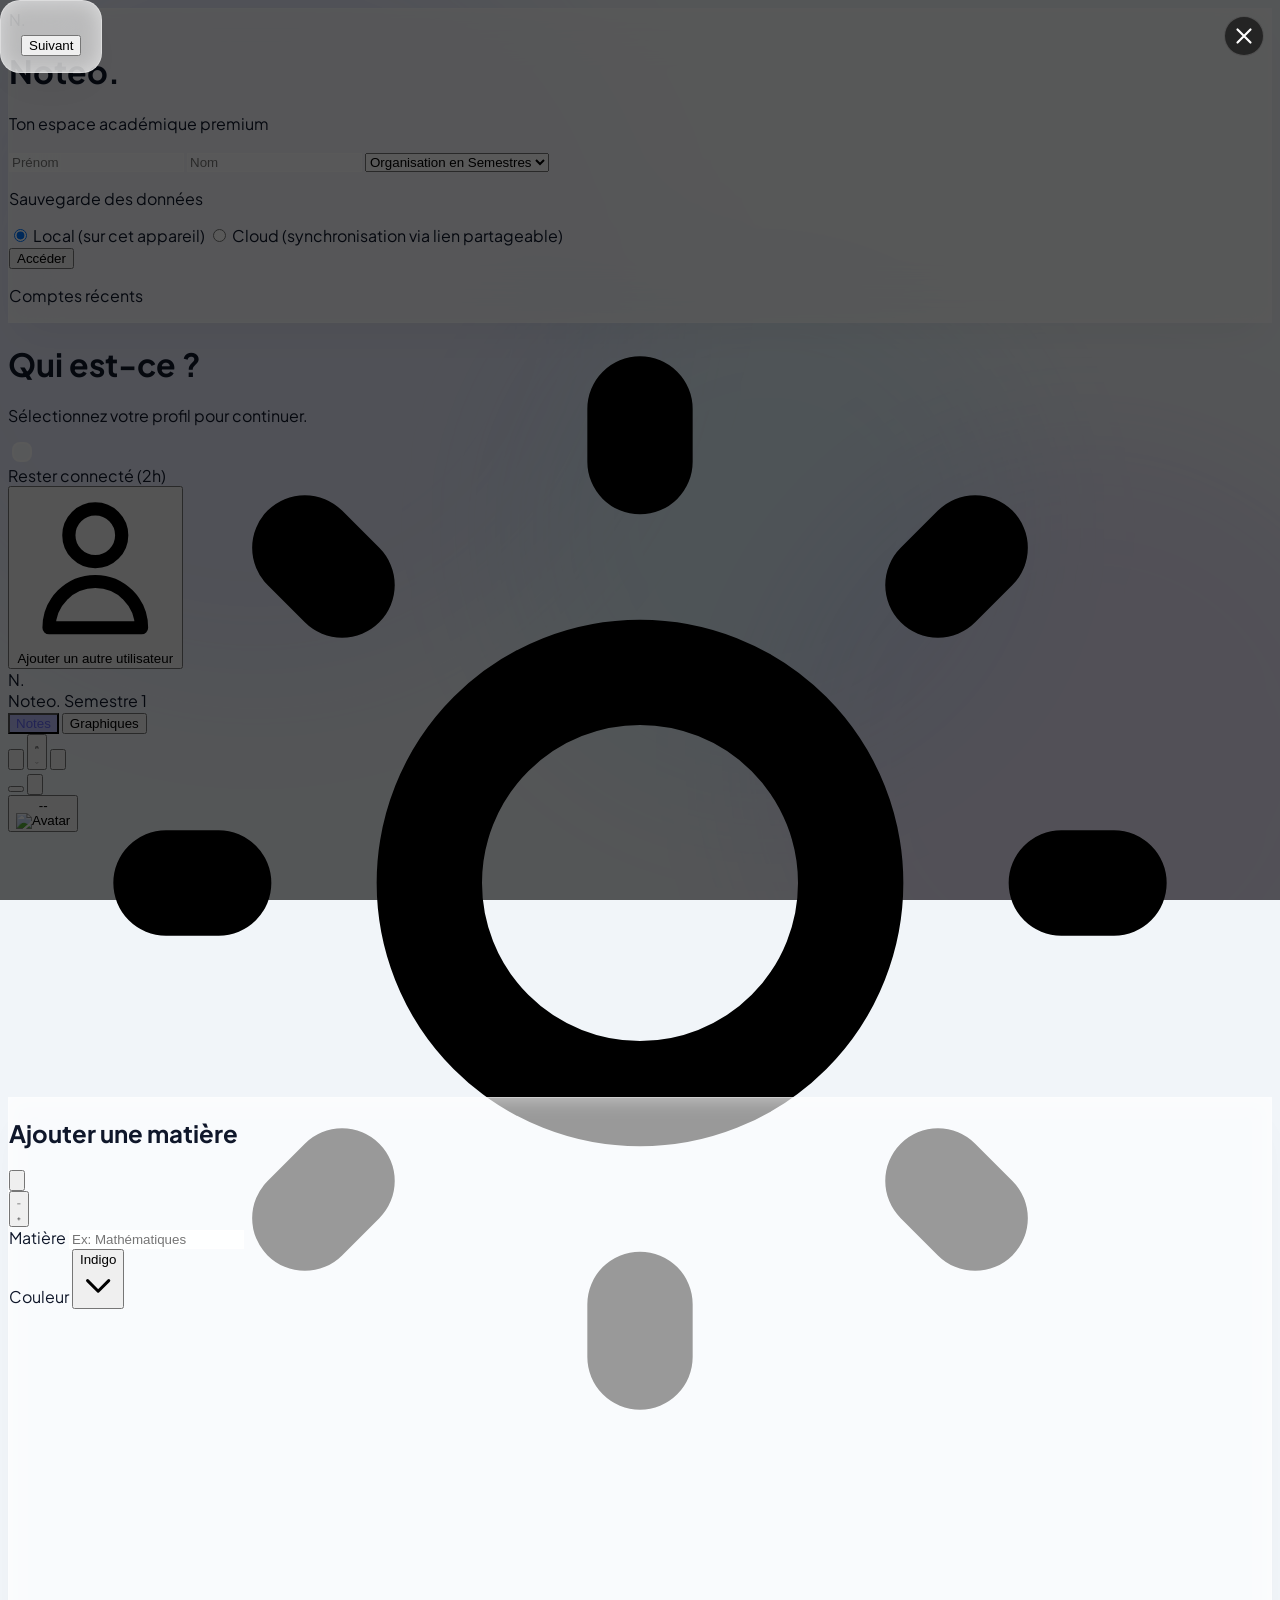
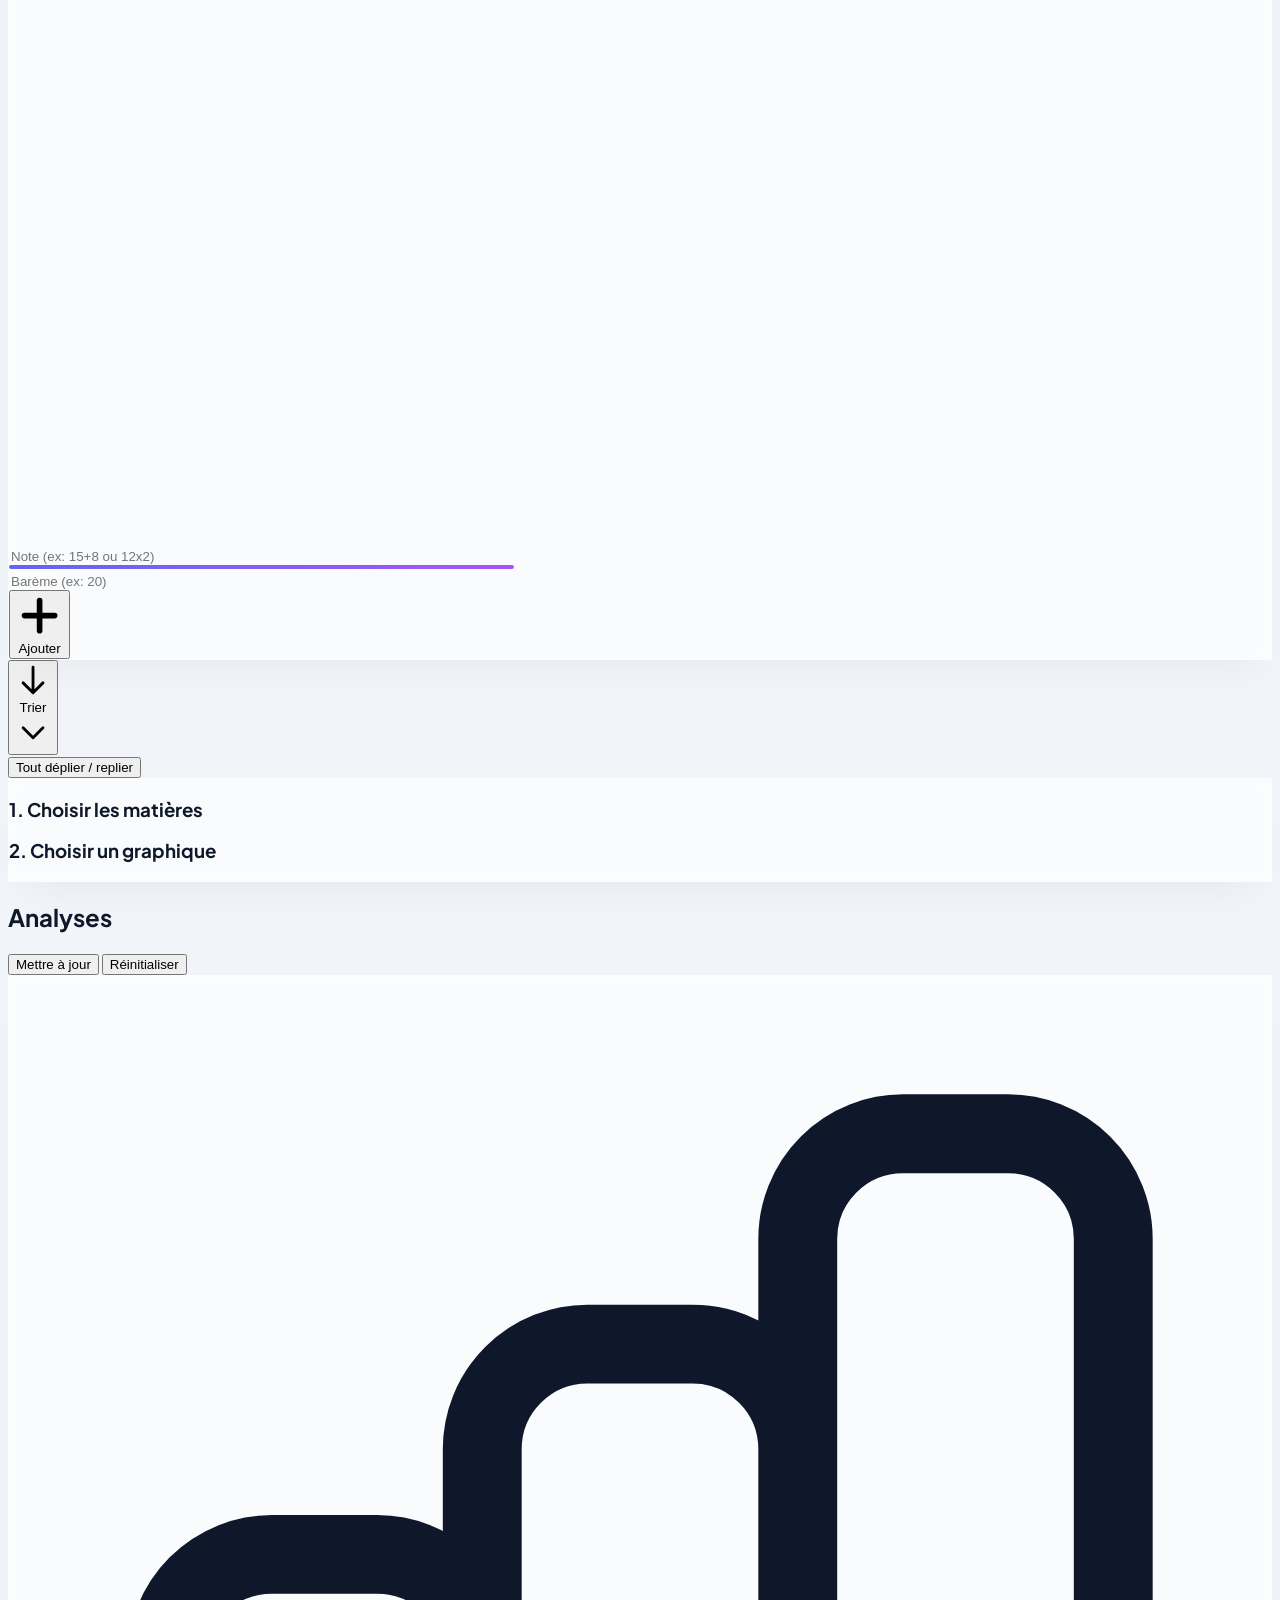
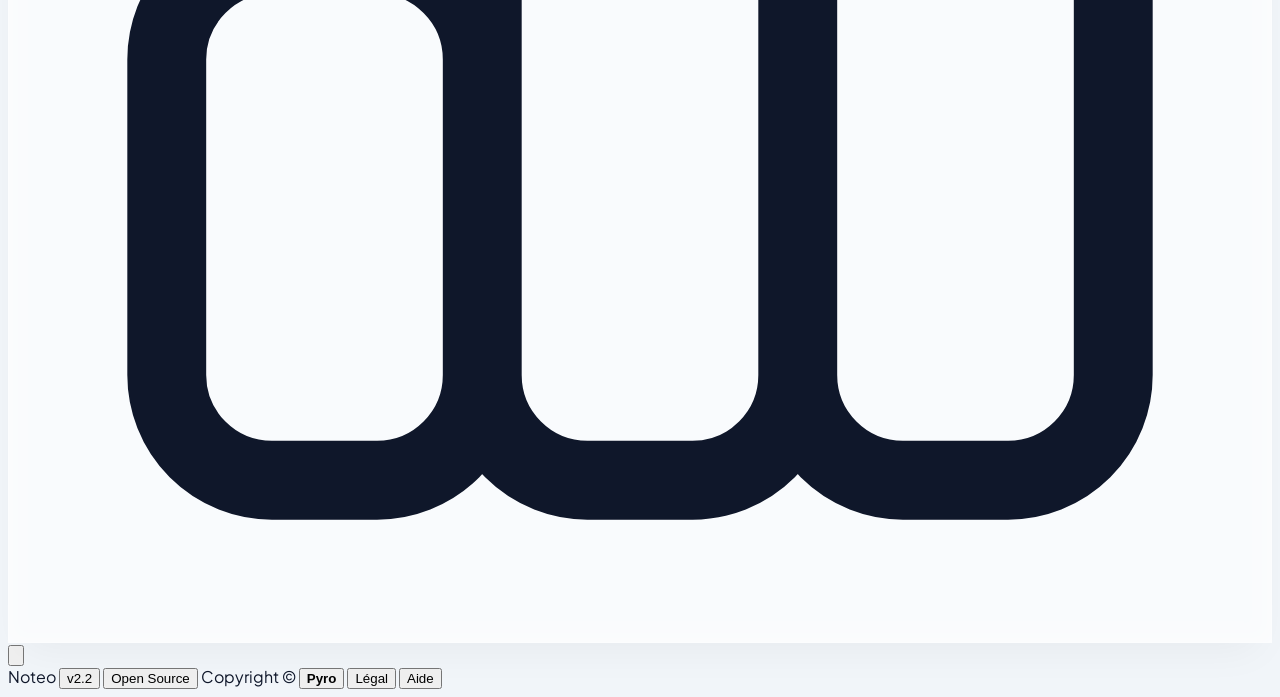
==== commit 867da2e5: "feat: Implement advanced developer mode with quick actions and device simulation - Added quick actio" ====
--- a/index.html
+++ b/index.html
@@ -36,6 +36,7 @@
     <link rel="preconnect" href="https://fonts.gstatic.com" crossorigin>
     <link rel="dns-prefetch" href="https://cdn.tailwindcss.com">
     <link rel="dns-prefetch" href="https://cdn.jsdelivr.net">
+    <link rel="dns-prefetch" href="https://ui-avatars.com">
 
     <!-- Tailwind (blocking — required for first paint) -->
     <script src="https://cdn.tailwindcss.com"></script>
@@ -43,7 +44,11 @@
     <!-- Chart.js (deferred — only needed on Charts tab) -->
     <script src="https://cdn.jsdelivr.net/npm/chart.js" defer></script>
 
+    <!-- EmailJS (deferred — only needed for PIN recovery) -->
+    <script src="https://cdn.jsdelivr.net/npm/@emailjs/browser@4/dist/email.min.js" defer></script>
+
     <!-- Fonts -->
+    <link rel="preload" as="style" href="https://fonts.googleapis.com/css2?family=Plus+Jakarta+Sans:wght@300;400;500;600;700;800&display=swap">
     <link href="https://fonts.googleapis.com/css2?family=Plus+Jakarta+Sans:wght@300;400;500;600;700;800&display=swap" rel="stylesheet">
     <link href="https://cdn.jsdelivr.net/gh/antijingo/open-dyslexic@1.0/src/open-dyslexic.css" rel="stylesheet">
 
@@ -402,7 +407,7 @@
 
         <footer class="mt-auto p-4 text-center text-[var(--text-muted)] text-sm">
             <div class="flex items-center justify-center gap-6">
-                <span>Noteo <button onclick="openVersionModal()" class="hover:text-indigo-500 transition-colors font-bold">v2.1</button></span>
+                <span>Noteo <button onclick="openVersionModal()" class="hover:text-indigo-500 transition-colors font-bold">v2.2</button></span>
                 <button onclick="openOpenSourceModal()" class="hover:text-green-500 transition-colors">Open Source</button>
                 <span>Copyright © <button onclick="openPyroModal()" class="hover:text-purple-500 transition-colors"><strong>Pyro</strong></button></span>
                 <button onclick="openLegalModal()" class="hover:text-blue-500 transition-colors">Légal</button>
@@ -677,6 +682,57 @@
         </div>
     </div>
 
+    <!-- Modal: PIN Recovery -->
+    <div id="recovery-modal" class="modal-overlay">
+        <div class="modal-content glass-card p-8 rounded-[3rem] w-full max-w-sm relative text-center">
+            <button onclick="closeRecoveryModal()" title="Fermer" class="absolute top-6 right-6 text-[var(--text-muted)] hover:text-rose-500 transition-colors">
+                <svg class="w-6 h-6" fill="none" stroke="currentColor" viewBox="0 0 24 24"><path stroke-linecap="round" stroke-linejoin="round" stroke-width="2" d="M6 18L18 6M6 6l12 12"></path></svg>
+            </button>
+
+            <!-- Step 1: Confirm email -->
+            <div id="recovery-step-email">
+                <div class="w-14 h-14 mx-auto mb-4 rounded-2xl bg-indigo-500/10 flex items-center justify-center">
+                    <svg class="w-7 h-7 text-indigo-500" fill="none" stroke="currentColor" viewBox="0 0 24 24"><path stroke-linecap="round" stroke-linejoin="round" stroke-width="2" d="M3 8l7.89 5.26a2 2 0 002.22 0L21 8M5 19h14a2 2 0 002-2V7a2 2 0 00-2-2H5a2 2 0 00-2 2v10a2 2 0 002 2z"></path></svg>
+                </div>
+                <h2 class="text-xl font-black text-[var(--text-main)] mb-2 tracking-tight">Récupération du PIN</h2>
+                <p class="text-sm text-[var(--text-muted)] mb-5">Un code de vérification à 6 chiffres sera envoyé à votre adresse email.</p>
+                <p id="recovery-email-display" class="text-sm font-bold text-[var(--text-main)] mb-5 bg-[var(--input-bg)] rounded-xl py-3 px-4"></p>
+                <button onclick="sendRecoveryCode()" id="recovery-send-btn" class="w-full py-3 rounded-2xl font-bold text-white bg-indigo-600 hover:bg-indigo-500 transition-all shadow-lg">
+                    Envoyer le code
+                </button>
+                <p id="recovery-send-error" class="hidden text-xs text-rose-500 font-bold mt-3"></p>
+            </div>
+
+            <!-- Step 2: Enter code -->
+            <div id="recovery-step-code" class="hidden">
+                <div class="w-14 h-14 mx-auto mb-4 rounded-2xl bg-emerald-500/10 flex items-center justify-center">
+                    <svg class="w-7 h-7 text-emerald-500" fill="none" stroke="currentColor" viewBox="0 0 24 24"><path stroke-linecap="round" stroke-linejoin="round" stroke-width="2" d="M9 12l2 2 4-4m6 2a9 9 0 11-18 0 9 9 0 0118 0z"></path></svg>
+                </div>
+                <h2 class="text-xl font-black text-[var(--text-main)] mb-2 tracking-tight">Entrez le code</h2>
+                <p class="text-sm text-[var(--text-muted)] mb-5">Vérifiez votre boîte mail (et les spams).</p>
+                <input type="text" id="recovery-code-input" maxlength="6" inputmode="numeric" pattern="[0-9]*" placeholder="000000" autocomplete="one-time-code" class="w-full text-center text-3xl font-black tracking-[0.4em] py-3 px-4 rounded-2xl bg-[var(--input-bg)] border border-[var(--border)] outline-none text-[var(--text-main)] mb-2">
+                <p id="recovery-timer" class="text-xs text-[var(--text-muted)] font-bold mb-4"></p>
+                <button onclick="verifyRecoveryCode()" id="recovery-verify-btn" class="w-full py-3 rounded-2xl font-bold text-white bg-emerald-600 hover:bg-emerald-500 transition-all shadow-lg">
+                    Vérifier
+                </button>
+                <p id="recovery-code-error" class="hidden text-xs text-rose-500 font-bold mt-3"></p>
+                <button onclick="sendRecoveryCode()" id="recovery-resend-btn" class="mt-3 text-sm font-bold text-indigo-500 hover:underline disabled:opacity-40 disabled:no-underline" disabled>Renvoyer le code</button>
+            </div>
+
+            <!-- Step 3: No email -->
+            <div id="recovery-step-noemail" class="hidden">
+                <div class="w-14 h-14 mx-auto mb-4 rounded-2xl bg-rose-500/10 flex items-center justify-center">
+                    <svg class="w-7 h-7 text-rose-500" fill="none" stroke="currentColor" viewBox="0 0 24 24"><path stroke-linecap="round" stroke-linejoin="round" stroke-width="2" d="M12 9v2m0 4h.01m-6.938 4h13.856c1.54 0 2.502-1.667 1.732-2.5L13.732 4c-.77-.833-1.964-.833-2.732 0L4.082 16.5c-.77.833.192 2.5 1.732 2.5z"></path></svg>
+                </div>
+                <h2 class="text-xl font-black text-[var(--text-main)] mb-2 tracking-tight">Aucun email configuré</h2>
+                <p class="text-sm text-[var(--text-muted)] mb-5">Ce compte n'a pas d'email de récupération. Vous pouvez forcer la réinitialisation, mais cette action est <strong>irréversible</strong>.</p>
+                <button onclick="forceResetPin()" class="w-full py-3 rounded-2xl font-bold text-white bg-rose-600 hover:bg-rose-500 transition-all shadow-lg">
+                    Réinitialiser le PIN
+                </button>
+            </div>
+        </div>
+    </div>
+
     <!-- Modal: Duplicate Subject -->
     <div id="duplicate-subject-modal" class="modal-overlay">
         <div class="modal-content glass-card p-8 rounded-[3rem] w-full max-w-lg relative">
@@ -823,7 +879,7 @@
             <div class="space-y-4">
                 <div class="p-4 bg-[var(--input-bg)] rounded-2xl border border-[var(--border)]">
                     <h3 class="text-lg font-bold text-[var(--text-main)] mb-2">Version actuelle</h3>
-                    <p class="text-[var(--text-muted)]">2.1 (améliorations mobile et open source)</p>
+                    <p class="text-[var(--text-muted)]">2.2 (mode dev avancé et simulation d'appareils)</p>
                 </div>
                 <div class="p-4 bg-[var(--input-bg)] rounded-2xl border border-[var(--border)]">
                     <h3 class="text-lg font-bold text-[var(--text-main)] mb-4">Changelog</h3>
@@ -848,6 +904,16 @@
                 Historique des mises à jour
             </h2>
             <div class="space-y-6">
+                <article class="bg-[var(--input-bg)] p-6 rounded-2xl border border-[var(--border)]">
+                    <h3 class="text-xl font-bold text-[var(--text-main)] mb-3">Version 2.2 (mode dev avancé)</h3>
+                    <ul class="list-disc list-inside space-y-1 text-[var(--text-muted)]">
+                        <li>Mode développeur enrichi avec actions rapides et infos détaillées.</li>
+                        <li>Simulation réaliste d'appareils iOS et Android (barre de statut, Dynamic Island, navigation gestuelle).</li>
+                        <li>Fermeture des modals en cliquant en dehors.</li>
+                        <li>Optimisation des performances du terminal développeur (zéro coût quand fermé).</li>
+                    </ul>
+                </article>
+
                 <article class="bg-[var(--input-bg)] p-6 rounded-2xl border border-[var(--border)]">
                     <h3 class="text-xl font-bold text-[var(--text-main)] mb-3">Version 2.0 (mise à jour majeure)</h3>
                     <ul class="list-disc list-inside space-y-1 text-[var(--text-muted)]">
@@ -1147,6 +1213,128 @@
             </div>
         </div>
     </div>
+    <!-- Dev Terminal (hidden, zero cost when closed) -->
+    <div id="dev-terminal" class="dev-hidden">
+        <div id="dev-drag-handle" title="Glisser pour redimensionner"></div>
+        <div class="dev-terminal-header">
+            <div class="dev-terminal-title">
+                <svg width="16" height="16" fill="none" stroke="currentColor" viewBox="0 0 24 24"><path stroke-linecap="round" stroke-linejoin="round" stroke-width="2" d="M8 9l3 3-3 3m5 0h3M5 20h14a2 2 0 002-2V6a2 2 0 00-2-2H5a2 2 0 00-2 2v12a2 2 0 002 2z"/></svg>
+                <span>Dev Terminal</span>
+                <span id="dev-terminal-user" class="dev-badge"></span>
+                <span id="dev-sim-badge" class="dev-sim-indicator" style="display:none;"></span>
+            </div>
+            <div class="dev-terminal-tabs" role="tablist">
+                <button onclick="devSwitchTab('info')" class="dev-tab active" data-devtab="info" title="Infos système">
+                    <svg width="14" height="14" fill="none" stroke="currentColor" viewBox="0 0 24 24"><path stroke-linecap="round" stroke-linejoin="round" stroke-width="2" d="M9.75 17L9 20l-1 1h8l-1-1-.75-3M3 13h18M5 17h14a2 2 0 002-2V5a2 2 0 00-2-2H5a2 2 0 00-2 2v10a2 2 0 002 2z"/></svg>
+                    <span>Système</span>
+                </button>
+                <button onclick="devSwitchTab('app')" class="dev-tab" data-devtab="app" title="État de l'application">
+                    <svg width="14" height="14" fill="none" stroke="currentColor" viewBox="0 0 24 24"><path stroke-linecap="round" stroke-linejoin="round" stroke-width="2" d="M19 11H5m14 0a2 2 0 012 2v6a2 2 0 01-2 2H5a2 2 0 01-2-2v-6a2 2 0 012-2m14 0V9a2 2 0 00-2-2M5 11V9a2 2 0 012-2m0 0V5a2 2 0 012-2h6a2 2 0 012 2v2M7 7h10"/></svg>
+                    <span>App</span>
+                </button>
+                <button onclick="devSwitchTab('storage')" class="dev-tab" data-devtab="storage" title="Inspecteur localStorage">
+                    <svg width="14" height="14" fill="none" stroke="currentColor" viewBox="0 0 24 24"><path stroke-linecap="round" stroke-linejoin="round" stroke-width="2" d="M4 7v10c0 2.21 3.582 4 8 4s8-1.79 8-4V7M4 7c0 2.21 3.582 4 8 4s8-1.79 8-4M4 7c0-2.21 3.582-4 8-4s8 1.79 8 4"/></svg>
+                    <span>Storage</span>
+                </button>
+                <button onclick="devSwitchTab('platform')" class="dev-tab" data-devtab="platform" title="Simulateur de plateforme">
+                    <svg width="14" height="14" fill="none" stroke="currentColor" viewBox="0 0 24 24"><path stroke-linecap="round" stroke-linejoin="round" stroke-width="2" d="M12 18h.01M8 21h8a2 2 0 002-2V5a2 2 0 00-2-2H8a2 2 0 00-2 2v14a2 2 0 002 2z"/></svg>
+                    <span>Plateforme</span>
+                </button>
+                <button onclick="devSwitchTab('perf')" class="dev-tab" data-devtab="perf" title="Métriques de performance">
+                    <svg width="14" height="14" fill="none" stroke="currentColor" viewBox="0 0 24 24"><path stroke-linecap="round" stroke-linejoin="round" stroke-width="2" d="M13 10V3L4 14h7v7l9-11h-7z"/></svg>
+                    <span>Perf</span>
+                </button>
+                <button onclick="devSwitchTab('console')" class="dev-tab" data-devtab="console" title="Console capturée">
+                    <svg width="14" height="14" fill="none" stroke="currentColor" viewBox="0 0 24 24"><path stroke-linecap="round" stroke-linejoin="round" stroke-width="2" d="M8 9l3 3-3 3m5 0h3"/></svg>
+                    <span>Console</span>
+                </button>
+            </div>
+            <div class="dev-terminal-actions">
+                <button onclick="refreshDevInfo()" title="Rafraîchir les données">
+                    <svg width="14" height="14" fill="none" stroke="currentColor" viewBox="0 0 24 24"><path stroke-linecap="round" stroke-linejoin="round" stroke-width="2" d="M4 4v5h.582m15.356 2A8.001 8.001 0 004.582 9m0 0H9m11 11v-5h-.581m0 0a8.003 8.003 0 01-15.357-2m15.357 2H15"/></svg>
+                </button>
+                <button onclick="toggleDevTerminalSize()" id="dev-resize-btn" title="Plein écran / Réduire">
+                    <svg width="14" height="14" fill="none" stroke="currentColor" viewBox="0 0 24 24"><path stroke-linecap="round" stroke-linejoin="round" stroke-width="2" d="M4 8V4m0 0h4M4 4l5 5m11-1V4m0 0h-4m4 0l-5 5M4 16v4m0 0h4m-4 0l5-5m11 5l-5-5m5 5v-4m0 4h-4"/></svg>
+                </button>
+                <button onclick="closeDevTerminal()" title="Fermer le terminal">
+                    <svg width="14" height="14" fill="none" stroke="currentColor" viewBox="0 0 24 24"><path stroke-linecap="round" stroke-linejoin="round" stroke-width="2" d="M6 18L18 6M6 6l12 12"/></svg>
+                </button>
+            </div>
+        </div>
+        <div class="dev-terminal-body">
+            <div id="dev-panel-info" class="dev-panel active"><div class="dev-grid" id="dev-sys-info"></div></div>
+            <div id="dev-panel-app" class="dev-panel"><div class="dev-grid" id="dev-app-info"></div></div>
+            <div id="dev-panel-storage" class="dev-panel">
+                <div class="dev-toolbar">
+                    <div class="dev-search-wrap">
+                        <svg width="12" height="12" fill="none" stroke="currentColor" viewBox="0 0 24 24"><path stroke-linecap="round" stroke-linejoin="round" stroke-width="2" d="M21 21l-6-6m2-5a7 7 0 11-14 0 7 7 0 0114 0z"/></svg>
+                        <input type="text" id="dev-storage-search" placeholder="Filtrer les clés…" oninput="devRefreshStorage()">
+                    </div>
+                    <button onclick="devRefreshStorage()" class="dev-btn">↻ Rafraîchir</button>
+                    <button onclick="devExportStorage()" class="dev-btn dev-btn-accent">⬇ Exporter JSON</button>
+                </div>
+                <div id="dev-storage-list" class="dev-list"></div>
+            </div>
+            <div id="dev-panel-platform" class="dev-panel">
+                <div class="dev-platform-section">
+                    <div class="dev-section-label">Appareils Desktop</div>
+                    <div class="dev-platform-grid">
+                        <button onclick="devSimulatePlatform('desktop-win')" class="dev-platform-btn" data-plat="desktop-win">
+                            <span class="dev-platform-icon">🖥️</span><span class="dev-platform-name">Windows</span>
+                            <span class="dev-platform-detail">Chrome / Win32</span>
+                        </button>
+                        <button onclick="devSimulatePlatform('desktop-mac')" class="dev-platform-btn" data-plat="desktop-mac">
+                            <span class="dev-platform-icon">🍎</span><span class="dev-platform-name">macOS</span>
+                            <span class="dev-platform-detail">Safari / MacIntel</span>
+                        </button>
+                        <button onclick="devSimulatePlatform('desktop-linux')" class="dev-platform-btn" data-plat="desktop-linux">
+                            <span class="dev-platform-icon">🐧</span><span class="dev-platform-name">Linux</span>
+                            <span class="dev-platform-detail">Firefox / Linux x86_64</span>
+                        </button>
+                    </div>
+                    <div class="dev-section-label">Appareils Mobiles</div>
+                    <div class="dev-platform-grid">
+                        <button onclick="devSimulatePlatform('phone-android')" class="dev-platform-btn" data-plat="phone-android">
+                            <span class="dev-platform-icon">📱</span><span class="dev-platform-name">Android</span>
+                            <span class="dev-platform-detail">Chrome Mobile / Linux armv8l</span>
+                        </button>
+                        <button onclick="devSimulatePlatform('phone-ios')" class="dev-platform-btn" data-plat="phone-ios">
+                            <span class="dev-platform-icon">📱</span><span class="dev-platform-name">iPhone</span>
+                            <span class="dev-platform-detail">Safari Mobile / iPhone</span>
+                        </button>
+                        <button onclick="devSimulatePlatform('tablet-ipad')" class="dev-platform-btn" data-plat="tablet-ipad">
+                            <span class="dev-platform-icon">📋</span><span class="dev-platform-name">iPad</span>
+                            <span class="dev-platform-detail">Safari / iPad</span>
+                        </button>
+                        <button onclick="devSimulatePlatform('tablet-android')" class="dev-platform-btn" data-plat="tablet-android">
+                            <span class="dev-platform-icon">📋</span><span class="dev-platform-name">Tablette Android</span>
+                            <span class="dev-platform-detail">Chrome / Linux armv8l</span>
+                        </button>
+                    </div>
+                </div>
+                <button onclick="devSimulatePlatform('reset')" class="dev-btn dev-btn-reset">🔄 Rétablir la vraie plateforme</button>
+                <div id="dev-platform-status" class="dev-status-box"></div>
+            </div>
+            <div id="dev-panel-perf" class="dev-panel"><div class="dev-grid" id="dev-perf-info"></div></div>
+            <div id="dev-panel-console" class="dev-panel">
+                <div class="dev-toolbar">
+                    <button onclick="devClearConsole()" class="dev-btn">🗑 Effacer</button>
+                    <label class="dev-label"><input type="checkbox" id="dev-console-errors" checked onchange="devFilterConsole()"> <span class="dev-dot dev-dot-err"></span>Errors</label>
+                    <label class="dev-label"><input type="checkbox" id="dev-console-warns" checked onchange="devFilterConsole()"> <span class="dev-dot dev-dot-warn"></span>Warns</label>
+                    <label class="dev-label"><input type="checkbox" id="dev-console-logs" checked onchange="devFilterConsole()"> <span class="dev-dot dev-dot-log"></span>Logs</label>
+                    <span id="dev-console-count" class="dev-count-badge"></span>
+                </div>
+                <div id="dev-console-output" class="dev-console-log"></div>
+            </div>
+        </div>
+        <div class="dev-statusbar">
+            <span id="dev-sb-platform">Plateforme : réelle</span>
+            <span id="dev-sb-fps"></span>
+            <span id="dev-sb-mem"></span>
+            <span id="dev-sb-dom"></span>
+        </div>
+    </div>
+
     <script src="Source/code/script.js"></script>
 </body>
 </html>
--- a/Source/code/style.css
+++ b/Source/code/style.css
@@ -34,7 +34,7 @@
             font-family: 'Plus Jakarta Sans', sans-serif; 
             background-color: var(--bg-body); 
             color: var(--text-main);
-            transition: background-color 0.8s cubic-bezier(0.4, 0, 0.2, 1), color 0.8s ease;
+            transition: background-color 0.35s cubic-bezier(0.4, 0, 0.2, 1), color 0.35s ease;
             overflow-x: hidden; 
             min-height: 100vh;
         }
@@ -58,9 +58,10 @@
             overflow: hidden; z-index: -1; pointer-events: none;
         }
         .blob {
-            position: absolute; border-radius: 50%; filter: blur(120px); opacity: 0.6;
+            position: absolute; border-radius: 50%; filter: blur(70px); opacity: 0.6;
             animation: floatBlob 20s infinite alternate cubic-bezier(0.45, 0, 0.55, 1);
-            will-change: transform;
+            will-change: transform; transform: translateZ(0); backface-visibility: hidden;
+            contain: strict;
         }
         .blob-1 { width: 60vw; height: 60vw; background: rgba(99, 102, 241, 0.15); top: -10%; left: -10%; animation-duration: 25s; }
         .blob-2 { width: 50vw; height: 50vw; background: rgba(168, 85, 247, 0.15); bottom: -20%; right: -10%; animation-duration: 28s; animation-delay: -5s; }
@@ -76,10 +77,11 @@
         .glass-card {
             background: var(--bg-card); -webkit-backdrop-filter: var(--glass-blur); backdrop-filter: var(--glass-blur);
             border: 1px solid var(--card-border); box-shadow: var(--shadow);
-            transition: all 0.5s cubic-bezier(0.16, 1, 0.3, 1);
-        }
-        .glass-card:hover { transform: translateY(-2px); box-shadow: 0 30px 60px -15px rgba(0, 0, 0, 0.1), 0 0 20px rgba(255, 255, 255, 0.6) inset; }
-        .dark-theme .glass-card:hover { box-shadow: 0 30px 60px -15px rgba(0, 0, 0, 0.8), 0 0 20px rgba(255, 255, 255, 0.04) inset; }
+            transition: transform 0.3s cubic-bezier(0.16, 1, 0.3, 1), box-shadow 0.3s ease;
+            contain: layout style;
+        }
+        .glass-card:hover { transform: translateY(-2px); box-shadow: 0 20px 40px -10px rgba(0, 0, 0, 0.08), 0 0 15px rgba(255, 255, 255, 0.5) inset; }
+        .dark-theme .glass-card:hover { box-shadow: 0 20px 40px -10px rgba(0, 0, 0, 0.7), 0 0 15px rgba(255, 255, 255, 0.03) inset; }
 
         /* Safari-specific overrides (no blur) */
         .is-safari .glass-card {
@@ -112,8 +114,8 @@
         }
 
         /* Animations Utils */
-        .animate-entrance { animation: fadeUpSoft 0.8s cubic-bezier(0.16, 1, 0.3, 1) forwards; will-change: transform, opacity; }
-        @keyframes fadeUpSoft { from { opacity: 0; transform: translateY(30px); filter: blur(10px); } to { opacity: 1; transform: translateY(0); filter: blur(0); } }
+        .animate-entrance { animation: fadeUpSoft 0.45s cubic-bezier(0.16, 1, 0.3, 1) forwards; will-change: transform, opacity; }
+        @keyframes fadeUpSoft { from { opacity: 0; transform: translateY(20px) translateZ(0); } to { opacity: 1; transform: translateY(0) translateZ(0); } }
 
         .dropdown-menu {
             transform: scale(0.95) translateY(-10px); opacity: 0; pointer-events: none;
@@ -123,13 +125,14 @@
 
         /* Modals */
         .modal-overlay {
-            position: fixed; inset: 0; background: rgba(0,0,0,0.4); -webkit-backdrop-filter: blur(8px); backdrop-filter: blur(8px);
-            z-index: 999; opacity: 0; pointer-events: none; transition: opacity 0.4s ease;
+            position: fixed; inset: 0; background: rgba(0,0,0,0.4); -webkit-backdrop-filter: blur(6px); backdrop-filter: blur(6px);
+            z-index: 999; opacity: 0; pointer-events: none; transition: opacity 0.3s ease;
             display: flex; align-items: center; justify-content: center;
+            contain: layout style;
         }
         .modal-overlay.open { opacity: 1; pointer-events: auto; }
         .modal-content {
-            transform: scale(0.9) translateY(20px); opacity: 0; transition: all 0.5s cubic-bezier(0.34, 1.56, 0.64, 1);
+            transform: scale(0.9) translateY(20px); opacity: 0; transition: transform 0.35s cubic-bezier(0.34, 1.56, 0.64, 1), opacity 0.3s ease;
             will-change: transform, opacity;
         }
         .modal-overlay.open .modal-content { transform: scale(1) translateY(0); opacity: 1; }
@@ -141,7 +144,7 @@
         .color-dot:hover { transform: scale(1.1); }
         .color-dot.active { transform: scale(1.3); border: 2px solid var(--bg-body); box-shadow: 0 0 20px currentColor; }
 
-        .history-content { max-height: 0; overflow: hidden; transition: max-height 0.5s cubic-bezier(0.16, 1, 0.3, 1), opacity 0.5s ease; opacity: 0; }
+        .history-content { max-height: 0; overflow: hidden; transition: max-height 0.4s cubic-bezier(0.16, 1, 0.3, 1), opacity 0.35s ease; opacity: 0; will-change: max-height, opacity; }
         .history-content.open { max-height: 5000px; opacity: 1; }
         canvas { width: 100% !important; height: 100% !important; }
 
@@ -206,6 +209,9 @@
             }
             .color-dot:hover {
                 transform: scale(1);
+            }
+            .blob {
+                animation-play-state: paused;
             }
         }
     .pin-btn { height: 4.5rem; font-size: 1.5rem; font-weight: 800; border-radius: 1.5rem; background: var(--input-bg); border: 1px solid var(--border); transition: all 0.2s; }
@@ -467,3 +473,596 @@
   .animate-entrance { animation: none !important; opacity: 1; transform: none !important; }
   * { transition-duration: 0.01ms !important; animation-duration: 0.01ms !important; }
 }
+
+/* ====== DEV TERMINAL ====== */
+#dev-terminal {
+  position: fixed;
+  bottom: 0;
+  left: 0;
+  right: 0;
+  height: 40vh;
+  min-height: 180px;
+  max-height: 92vh;
+  background: #0c0e14;
+  color: #c9d1d9;
+  font-family: 'JetBrains Mono', 'Fira Code', 'Cascadia Code', 'Consolas', monospace;
+  font-size: 12px;
+  z-index: 99999;
+  display: flex;
+  flex-direction: column;
+  border-top: 2px solid #58a6ff;
+  box-shadow: 0 -8px 32px rgba(0,0,0,0.6);
+  transition: opacity 0.25s ease, transform 0.25s ease;
+}
+#dev-terminal.dev-hidden {
+  opacity: 0;
+  transform: translateY(100%);
+  pointer-events: none;
+  visibility: hidden;
+}
+#dev-terminal.dev-expanded { height: 92vh; }
+
+/* Drag handle */
+#dev-drag-handle {
+  height: 6px;
+  cursor: ns-resize;
+  background: transparent;
+  position: relative;
+  flex-shrink: 0;
+}
+#dev-drag-handle::after {
+  content: '';
+  position: absolute;
+  left: 50%;
+  top: 50%;
+  transform: translate(-50%, -50%);
+  width: 40px;
+  height: 3px;
+  border-radius: 3px;
+  background: #30363d;
+  transition: background 0.15s;
+}
+#dev-drag-handle:hover::after { background: #58a6ff; }
+
+.dev-terminal-header {
+  display: flex;
+  align-items: center;
+  gap: 6px;
+  padding: 4px 10px;
+  background: #13161f;
+  border-bottom: 1px solid #1c2030;
+  flex-shrink: 0;
+  flex-wrap: nowrap;
+  overflow: hidden;
+}
+.dev-terminal-title {
+  display: flex;
+  align-items: center;
+  gap: 6px;
+  color: #58a6ff;
+  font-weight: 700;
+  font-size: 12px;
+  white-space: nowrap;
+  flex-shrink: 0;
+}
+.dev-badge {
+  background: #238636;
+  color: #fff;
+  padding: 1px 7px;
+  border-radius: 10px;
+  font-size: 9px;
+  font-weight: 600;
+}
+.dev-sim-indicator {
+  background: #da3633;
+  color: #fff;
+  padding: 1px 7px;
+  border-radius: 10px;
+  font-size: 9px;
+  font-weight: 600;
+  animation: devBlink 2s ease-in-out infinite;
+}
+@keyframes devBlink {
+  0%, 100% { opacity: 1; }
+  50% { opacity: 0.5; }
+}
+
+.dev-terminal-tabs {
+  display: flex;
+  gap: 1px;
+  flex: 1;
+  overflow-x: auto;
+  scrollbar-width: none;
+}
+.dev-terminal-tabs::-webkit-scrollbar { display: none; }
+.dev-tab {
+  padding: 4px 8px;
+  border: none;
+  background: transparent;
+  color: #6e7681;
+  font-size: 11px;
+  font-family: inherit;
+  cursor: pointer;
+  border-radius: 5px;
+  white-space: nowrap;
+  transition: background 0.15s, color 0.15s;
+  display: flex;
+  align-items: center;
+  gap: 4px;
+}
+.dev-tab:hover { background: #1c2030; color: #c9d1d9; }
+.dev-tab.active { background: #1c2030; color: #58a6ff; font-weight: 600; }
+.dev-tab svg { flex-shrink: 0; }
+
+.dev-terminal-actions {
+  display: flex;
+  gap: 2px;
+  flex-shrink: 0;
+}
+.dev-terminal-actions button {
+  width: 26px;
+  height: 26px;
+  border: none;
+  background: transparent;
+  color: #6e7681;
+  cursor: pointer;
+  border-radius: 5px;
+  display: flex;
+  align-items: center;
+  justify-content: center;
+  transition: background 0.15s, color 0.15s;
+}
+.dev-terminal-actions button:hover { background: #1c2030; color: #f0f6fc; }
+
+.dev-terminal-body {
+  flex: 1;
+  overflow: hidden;
+  position: relative;
+}
+.dev-panel {
+  display: none;
+  height: 100%;
+  overflow-y: auto;
+  padding: 10px 12px;
+  scroll-behavior: smooth;
+}
+.dev-panel.active { display: block; }
+.dev-panel::-webkit-scrollbar { width: 5px; }
+.dev-panel::-webkit-scrollbar-track { background: transparent; }
+.dev-panel::-webkit-scrollbar-thumb { background: #21262d; border-radius: 5px; }
+.dev-panel::-webkit-scrollbar-thumb:hover { background: #30363d; }
+
+/* Cards grid */
+.dev-grid {
+  display: grid;
+  grid-template-columns: repeat(auto-fill, minmax(300px, 1fr));
+  gap: 8px;
+}
+.dev-card {
+  background: #141720;
+  border: 1px solid #1c2030;
+  border-radius: 8px;
+  padding: 10px 12px;
+  transition: border-color 0.15s;
+}
+.dev-card:hover { border-color: #30363d; }
+.dev-card-title {
+  color: #58a6ff;
+  font-size: 10px;
+  font-weight: 700;
+  text-transform: uppercase;
+  letter-spacing: 0.8px;
+  margin-bottom: 6px;
+  display: flex;
+  align-items: center;
+  gap: 5px;
+}
+.dev-card-title::before {
+  content: '';
+  width: 3px;
+  height: 12px;
+  border-radius: 2px;
+  background: #58a6ff;
+  flex-shrink: 0;
+}
+.dev-card-row {
+  display: flex;
+  justify-content: space-between;
+  align-items: baseline;
+  padding: 3px 0;
+  border-bottom: 1px solid #1c203008;
+  gap: 12px;
+}
+.dev-card-key { color: #6e7681; white-space: nowrap; }
+.dev-card-val { color: #e6edf3; text-align: right; max-width: 65%; word-break: break-all; font-weight: 500; }
+.dev-card-val.good { color: #3fb950; }
+.dev-card-val.warn { color: #d29922; }
+.dev-card-val.bad { color: #f85149; }
+
+/* Toolbar */
+.dev-toolbar {
+  display: flex;
+  gap: 6px;
+  margin-bottom: 8px;
+  align-items: center;
+  flex-wrap: wrap;
+}
+.dev-search-wrap {
+  display: flex;
+  align-items: center;
+  gap: 5px;
+  background: #141720;
+  border: 1px solid #1c2030;
+  border-radius: 5px;
+  padding: 3px 8px;
+  flex: 1;
+  min-width: 120px;
+  max-width: 260px;
+  transition: border-color 0.15s;
+}
+.dev-search-wrap:focus-within { border-color: #58a6ff; }
+.dev-search-wrap svg { color: #6e7681; flex-shrink: 0; }
+.dev-search-wrap input {
+  background: transparent;
+  border: none;
+  outline: none;
+  color: #c9d1d9;
+  font-size: 11px;
+  font-family: inherit;
+  width: 100%;
+  padding: 2px 0;
+}
+.dev-btn {
+  padding: 4px 10px;
+  border: 1px solid #1c2030;
+  background: #141720;
+  color: #c9d1d9;
+  border-radius: 5px;
+  font-size: 10px;
+  font-family: inherit;
+  cursor: pointer;
+  transition: background 0.15s, border-color 0.15s;
+  white-space: nowrap;
+}
+.dev-btn:hover { background: #1c2030; border-color: #30363d; }
+.dev-btn-accent { border-color: #58a6ff40; color: #58a6ff; }
+.dev-btn-accent:hover { background: #58a6ff15; }
+.dev-btn-reset {
+  width: 100%;
+  padding: 8px;
+  margin: 10px 0;
+  border: 1px dashed #3fb95060;
+  background: #3fb95010;
+  color: #3fb950;
+  border-radius: 6px;
+  font-size: 11px;
+  font-family: inherit;
+  cursor: pointer;
+  transition: background 0.15s;
+}
+.dev-btn-reset:hover { background: #3fb95020; }
+
+.dev-label {
+  display: flex;
+  align-items: center;
+  gap: 3px;
+  color: #6e7681;
+  font-size: 10px;
+  cursor: pointer;
+}
+.dev-label input { accent-color: #58a6ff; width: 12px; height: 12px; }
+.dev-dot { width: 6px; height: 6px; border-radius: 50%; display: inline-block; }
+.dev-dot-err { background: #f85149; }
+.dev-dot-warn { background: #d29922; }
+.dev-dot-log { background: #8b949e; }
+.dev-count-badge {
+  font-size: 9px;
+  color: #6e7681;
+  margin-left: auto;
+}
+
+/* Storage list */
+.dev-list { display: flex; flex-direction: column; gap: 3px; }
+.dev-storage-item {
+  background: #141720;
+  border: 1px solid #1c2030;
+  border-radius: 5px;
+  padding: 7px 10px;
+  cursor: pointer;
+  transition: background 0.15s, border-color 0.15s;
+}
+.dev-storage-item:hover { background: #1a1e2a; border-color: #30363d; }
+.dev-storage-key { color: #58a6ff; font-weight: 600; font-size: 11px; }
+.dev-storage-size { color: #6e7681; font-size: 9px; margin-left: 6px; }
+.dev-storage-preview {
+  color: #6e7681;
+  font-size: 10px;
+  margin-top: 3px;
+  white-space: nowrap;
+  overflow: hidden;
+  text-overflow: ellipsis;
+}
+.dev-storage-expanded {
+  color: #c9d1d9;
+  font-size: 10px;
+  margin-top: 5px;
+  padding: 6px;
+  background: #0c0e14;
+  border-radius: 4px;
+  white-space: pre-wrap;
+  word-break: break-all;
+  max-height: 200px;
+  overflow-y: auto;
+  display: none;
+  border: 1px solid #1c2030;
+}
+
+/* Platform section */
+.dev-platform-section { margin-bottom: 4px; }
+.dev-section-label {
+  color: #6e7681;
+  font-size: 10px;
+  font-weight: 700;
+  text-transform: uppercase;
+  letter-spacing: 0.8px;
+  margin-bottom: 6px;
+  margin-top: 10px;
+}
+.dev-section-label:first-child { margin-top: 0; }
+.dev-platform-grid {
+  display: grid;
+  grid-template-columns: repeat(auto-fill, minmax(140px, 1fr));
+  gap: 6px;
+}
+.dev-platform-btn {
+  display: flex;
+  flex-direction: column;
+  align-items: center;
+  gap: 3px;
+  padding: 12px 8px 10px;
+  border: 1px solid #1c2030;
+  background: #141720;
+  color: #c9d1d9;
+  border-radius: 8px;
+  font-family: inherit;
+  cursor: pointer;
+  transition: all 0.2s;
+}
+.dev-platform-btn:hover { background: #1c2030; border-color: #58a6ff80; transform: translateY(-1px); }
+.dev-platform-btn.active-plat { border-color: #58a6ff; background: #58a6ff12; box-shadow: 0 0 12px #58a6ff20; }
+.dev-platform-icon { font-size: 22px; }
+.dev-platform-name { font-size: 12px; font-weight: 600; }
+.dev-platform-detail { font-size: 9px; color: #6e7681; text-align: center; }
+
+.dev-status-box {
+  background: #141720;
+  border: 1px solid #1c2030;
+  border-radius: 6px;
+  padding: 8px 10px;
+  font-size: 11px;
+}
+.dev-status-box .dev-card-row { border-bottom: 1px solid #1c2030; }
+.dev-status-box .dev-card-row:last-child { border-bottom: none; }
+
+/* Console */
+.dev-console-log {
+  background: #0c0e14;
+  border: 1px solid #1c2030;
+  border-radius: 5px;
+  padding: 6px;
+  height: calc(100% - 36px);
+  overflow-y: auto;
+  font-size: 11px;
+  line-height: 1.5;
+}
+.dev-log-entry { padding: 1px 5px; border-radius: 2px; display: flex; gap: 6px; }
+.dev-log-entry.log-type-log { color: #c9d1d9; }
+.dev-log-entry.log-type-warn { color: #d29922; background: #d2992208; }
+.dev-log-entry.log-type-error { color: #f85149; background: #f8514908; }
+.dev-log-entry .log-time { color: #30363d; white-space: nowrap; flex-shrink: 0; }
+.dev-log-entry .log-msg { word-break: break-all; }
+
+/* Status bar */
+.dev-statusbar {
+  display: flex;
+  gap: 16px;
+  padding: 2px 12px;
+  background: #13161f;
+  border-top: 1px solid #1c2030;
+  font-size: 10px;
+  color: #6e7681;
+  flex-shrink: 0;
+}
+.dev-statusbar span { white-space: nowrap; }
+
+/* ====== DEVICE CHROME SIMULATION ====== */
+
+/* --- iOS Status Bar --- */
+.dev-device-ios-statusbar {
+  position: fixed;
+  top: 0;
+  left: 0;
+  right: 0;
+  height: 54px;
+  background: var(--bg-body);
+  display: flex;
+  align-items: flex-end;
+  justify-content: space-between;
+  padding: 0 24px 6px 24px;
+  z-index: 99998;
+  font-family: -apple-system, 'SF Pro Display', 'Helvetica Neue', sans-serif;
+  font-size: 14px;
+  font-weight: 600;
+  color: var(--text-main);
+  border-bottom: 0.5px solid var(--border);
+}
+.dev-ios-sb-left { flex: 1; display: flex; align-items: center; }
+.dev-ios-sb-time { font-size: 15px; font-weight: 700; letter-spacing: 0.3px; }
+.dev-ios-sb-notch { flex: 1; display: flex; justify-content: center; }
+.dev-ios-dynamic-island {
+  width: 126px;
+  height: 36px;
+  background: #000;
+  border-radius: 22px;
+  margin-bottom: -4px;
+}
+.dark-theme .dev-ios-dynamic-island { background: #1a1a1a; box-shadow: 0 0 0 1px rgba(255,255,255,0.08); }
+.dev-ios-sb-right {
+  flex: 1;
+  display: flex;
+  align-items: center;
+  justify-content: flex-end;
+  gap: 6px;
+  color: var(--text-main);
+}
+.dev-ios-battery {
+  width: 27px;
+  height: 12px;
+  border: 1.5px solid var(--text-main);
+  border-radius: 3px;
+  position: relative;
+  opacity: 0.8;
+}
+.dev-ios-battery::after {
+  content: '';
+  position: absolute;
+  right: -4px;
+  top: 2.5px;
+  width: 2px;
+  height: 5px;
+  background: var(--text-main);
+  border-radius: 0 1px 1px 0;
+  opacity: 0.5;
+}
+.dev-ios-battery-fill {
+  width: 80%;
+  height: 100%;
+  background: #34c759;
+  border-radius: 1.5px;
+}
+
+/* iOS Home Indicator */
+.dev-device-ios-homebar {
+  position: fixed;
+  bottom: 0;
+  left: 0;
+  right: 0;
+  height: 34px;
+  background: var(--bg-body);
+  display: flex;
+  align-items: center;
+  justify-content: center;
+  z-index: 99998;
+  border-top: 0.5px solid var(--border);
+}
+.dev-ios-home-indicator {
+  width: 134px;
+  height: 5px;
+  background: var(--text-main);
+  border-radius: 100px;
+  opacity: 0.25;
+}
+
+/* Push content when iOS chrome is active */
+body.dev-sim-ios, body.dev-sim-ipados {
+  padding-top: 54px !important;
+  padding-bottom: 34px !important;
+}
+body.dev-sim-ios header, body.dev-sim-ipados header { top: 54px !important; }
+
+/* --- Android Status Bar --- */
+.dev-device-android-statusbar {
+  position: fixed;
+  top: 0;
+  left: 0;
+  right: 0;
+  height: 28px;
+  background: var(--bg-body);
+  display: flex;
+  align-items: center;
+  justify-content: space-between;
+  padding: 0 12px;
+  z-index: 99998;
+  font-family: 'Roboto', 'Google Sans', sans-serif;
+  font-size: 12px;
+  font-weight: 500;
+  color: var(--text-main);
+  border-bottom: 0.5px solid var(--border);
+}
+.dev-android-sb-left {
+  display: flex;
+  align-items: center;
+  gap: 4px;
+}
+.dev-android-sb-time { font-size: 12px; font-weight: 500; }
+.dev-android-sb-right {
+  display: flex;
+  align-items: center;
+  gap: 5px;
+  color: var(--text-main);
+}
+.dev-android-battery {
+  width: 22px;
+  height: 10px;
+  border: 1.5px solid var(--text-main);
+  border-radius: 2px;
+  position: relative;
+  opacity: 0.7;
+}
+.dev-android-battery::after {
+  content: '';
+  position: absolute;
+  right: -3px;
+  top: 1.5px;
+  width: 2px;
+  height: 5px;
+  background: var(--text-main);
+  border-radius: 0 1px 1px 0;
+  opacity: 0.5;
+}
+.dev-android-battery-fill {
+  width: 75%;
+  height: 100%;
+  background: var(--text-main);
+  border-radius: 1px;
+  opacity: 0.6;
+}
+
+/* Android Navigation Bar */
+.dev-device-android-navbar {
+  position: fixed;
+  bottom: 0;
+  left: 0;
+  right: 0;
+  height: 20px;
+  background: var(--bg-body);
+  display: flex;
+  align-items: center;
+  justify-content: center;
+  z-index: 99998;
+  border-top: 0.5px solid var(--border);
+}
+.dev-android-gesture-bar {
+  width: 96px;
+  height: 4px;
+  background: var(--text-main);
+  border-radius: 100px;
+  opacity: 0.3;
+}
+
+/* Push content when Android chrome is active */
+body.dev-sim-android {
+  padding-top: 28px !important;
+  padding-bottom: 20px !important;
+}
+body.dev-sim-android header { top: 28px !important; }
+
+/* Device chrome is always above modals but below dev terminal */
+.dev-device-statusbar, .dev-device-homebar, .dev-device-navbar {
+  pointer-events: none;
+}
+
+/* No device chrome resources until simulation is active */
+#dev-ios-statusbar, #dev-ios-homebar, #dev-android-statusbar, #dev-android-navbar {
+  will-change: auto;
+}
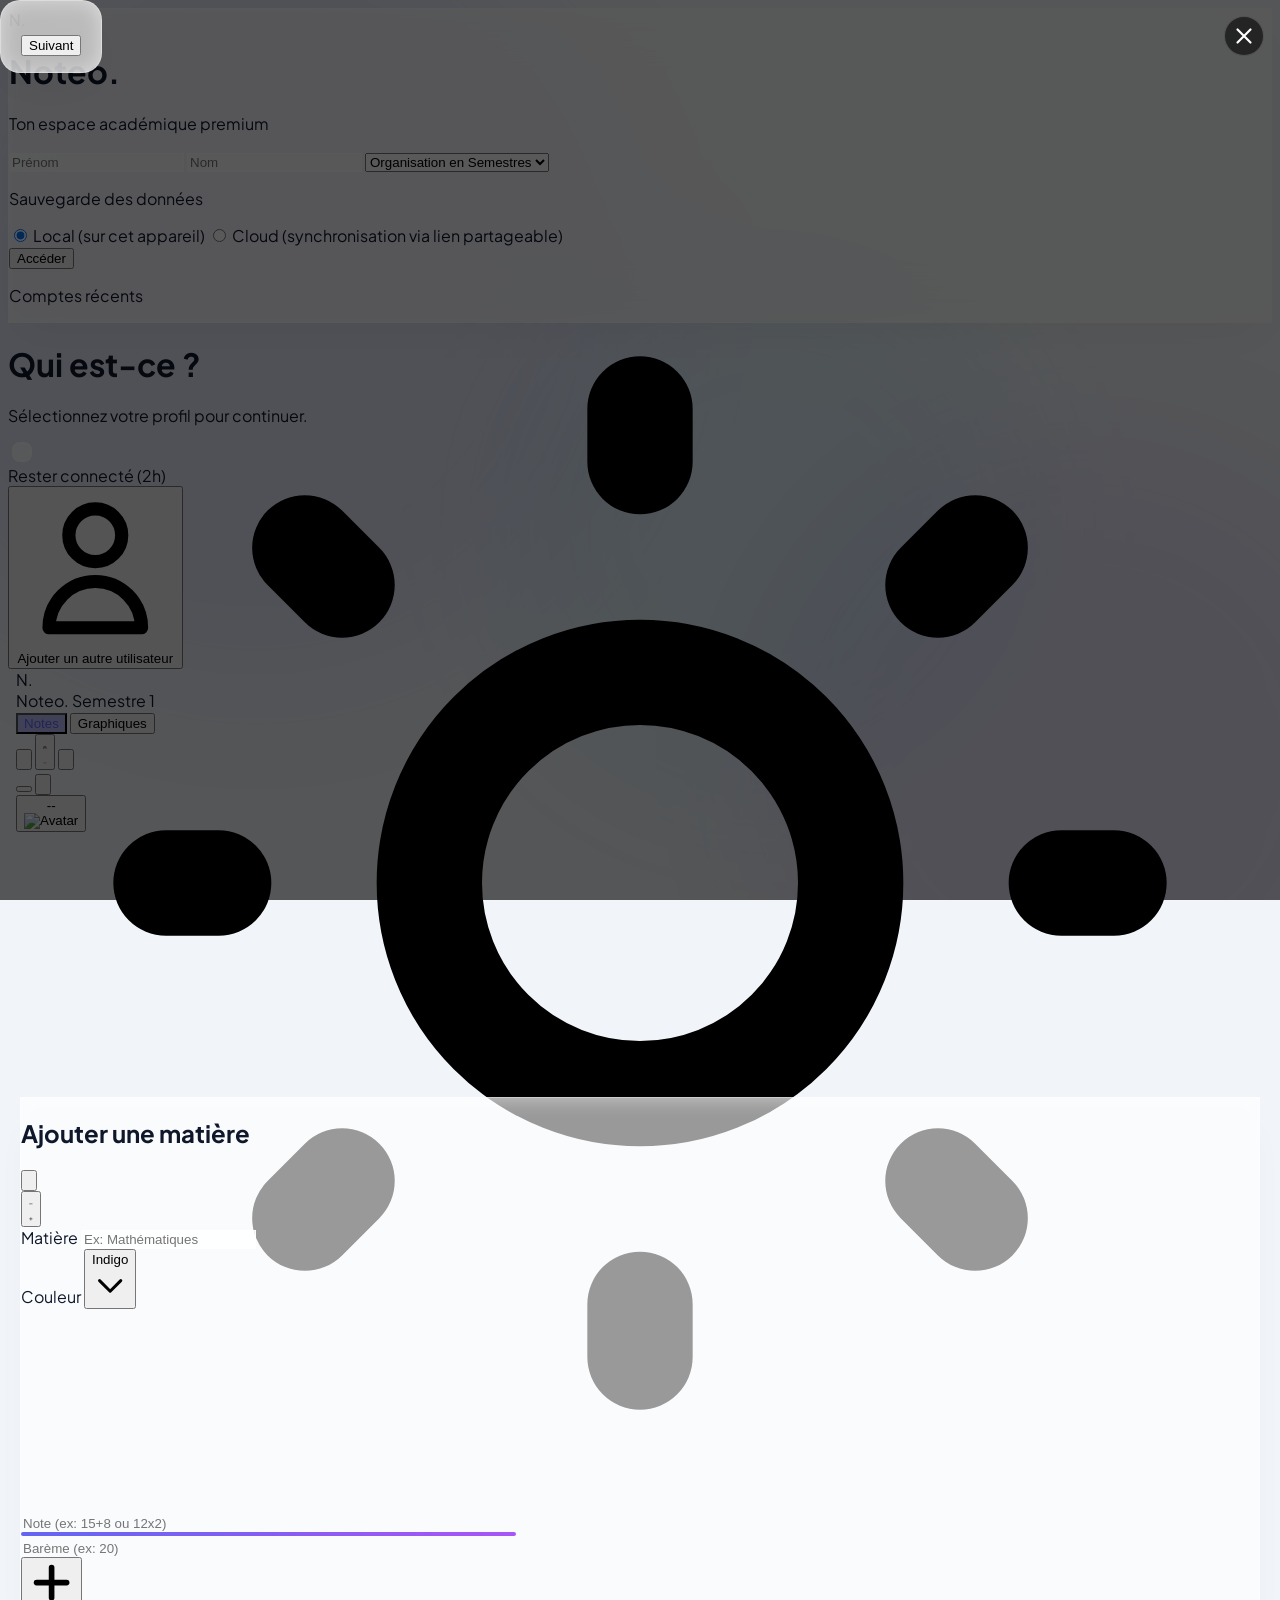
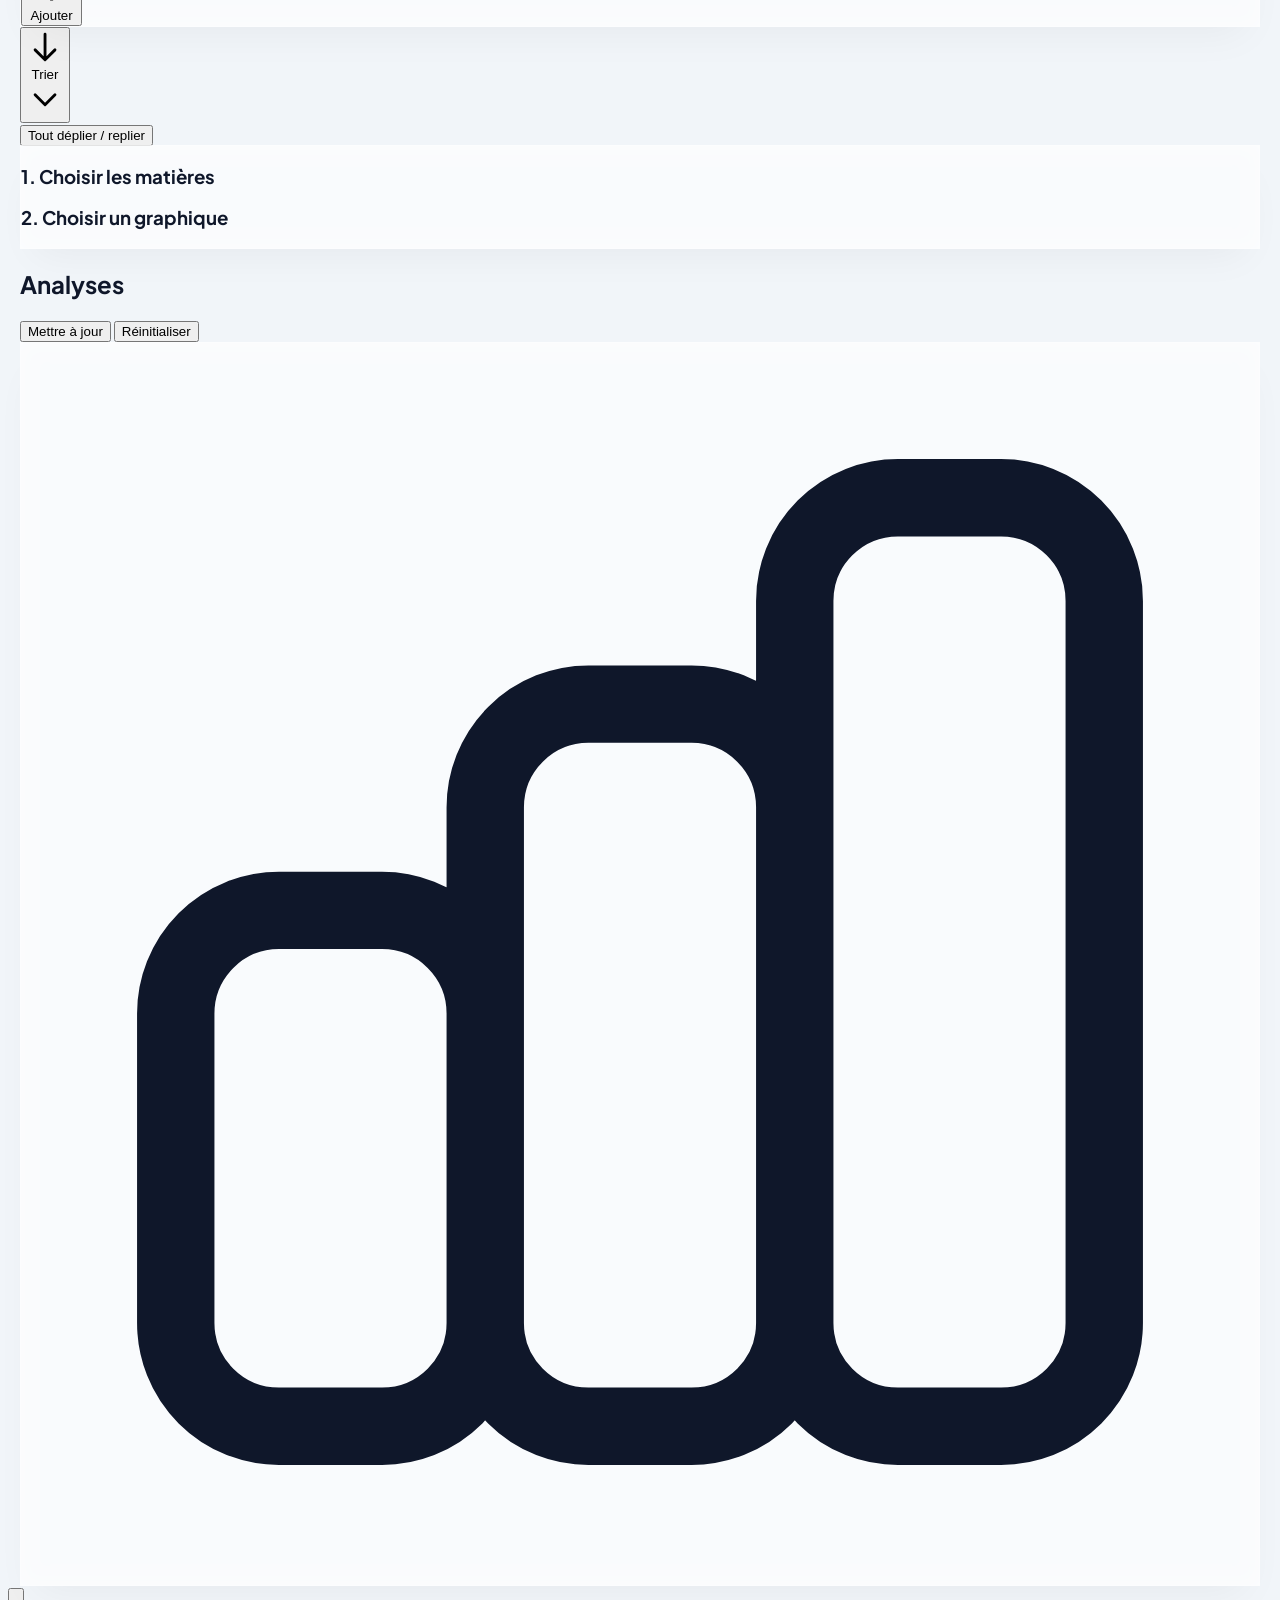
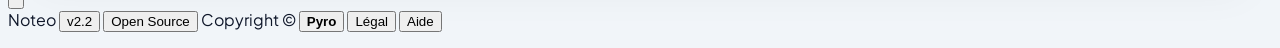
==== commit faf10a2a: "Refactor HTML structure and styles for improved responsiveness and performance - Added fetchpriority" ====
--- a/index.html
+++ b/index.html
@@ -39,18 +39,18 @@
     <link rel="dns-prefetch" href="https://ui-avatars.com">
 
     <!-- Tailwind (blocking — required for first paint) -->
-    <script src="https://cdn.tailwindcss.com"></script>
+    <script src="https://cdn.tailwindcss.com" fetchpriority="high"></script>
 
     <!-- Chart.js (deferred — only needed on Charts tab) -->
     <script src="https://cdn.jsdelivr.net/npm/chart.js" defer></script>
 
-    <!-- EmailJS (deferred — only needed for PIN recovery) -->
-    <script src="https://cdn.jsdelivr.net/npm/@emailjs/browser@4/dist/email.min.js" defer></script>
+    <!-- EmailJS (loaded on demand — only needed for PIN recovery) -->
 
     <!-- Fonts -->
-    <link rel="preload" as="style" href="https://fonts.googleapis.com/css2?family=Plus+Jakarta+Sans:wght@300;400;500;600;700;800&display=swap">
-    <link href="https://fonts.googleapis.com/css2?family=Plus+Jakarta+Sans:wght@300;400;500;600;700;800&display=swap" rel="stylesheet">
-    <link href="https://cdn.jsdelivr.net/gh/antijingo/open-dyslexic@1.0/src/open-dyslexic.css" rel="stylesheet">
+    <link rel="preload" as="style" href="https://fonts.googleapis.com/css2?family=Plus+Jakarta+Sans:wght@400;500;600;700;800&display=swap">
+    <link href="https://fonts.googleapis.com/css2?family=Plus+Jakarta+Sans:wght@400;500;600;700;800&display=swap" rel="stylesheet">
+    <!-- OpenDyslexic: lazy-loaded (only needed when dyslexia setting is on) -->
+    <link href="https://cdn.jsdelivr.net/gh/antijingo/open-dyslexic@1.0/src/open-dyslexic.css" rel="stylesheet" media="print" onload="this.media='all'">
 
     <!-- Styles -->
     <link rel="stylesheet" href="Source/code/style.css">
@@ -81,8 +81,8 @@
     <div id="toast-container"></div>
 
     <!-- Login Screen -->
-    <div id="login-screen" class="hidden min-h-screen flex items-center justify-center p-6">
-        <div class="glass-card p-12 rounded-[3rem] w-full max-w-md animate-entrance text-center relative overflow-hidden">
+    <div id="login-screen" class="hidden min-h-screen flex items-center justify-center p-3 sm:p-6">
+        <div class="glass-card p-6 sm:p-12 rounded-[1.5rem] sm:rounded-[3rem] w-full max-w-md animate-entrance text-center relative overflow-hidden">
             <div class="absolute top-0 left-0 w-full h-1 bg-gradient-to-r from-indigo-500 via-purple-500 to-pink-500"></div>
             
             <div class="w-20 h-20 rounded-[1.8rem] mx-auto mb-8 flex items-center justify-center shadow-2xl bg-gradient-to-tr from-indigo-500 to-purple-500 hover:scale-110 transition-transform duration-500">
@@ -120,11 +120,11 @@
     </div>
 
     <!-- User Selection Screen -->
-    <div id="user-selection-screen" class="hidden min-h-screen flex items-center justify-center p-6">
+    <div id="user-selection-screen" class="hidden min-h-screen flex items-center justify-center p-3 sm:p-6">
         <div class="w-full max-w-4xl animate-entrance text-center">
-            <h1 class="text-4xl font-black italic text-[var(--text-main)] mb-2 tracking-tight">Qui est-ce ?</h1>
-            <p class="text-[var(--text-muted)] text-lg mb-12 font-medium">Sélectionnez votre profil pour continuer.</p>
-            <div id="user-selection-grid" class="grid grid-cols-2 md:grid-cols-3 lg:grid-cols-4 gap-8">
+            <h1 class="text-2xl sm:text-4xl font-black italic text-[var(--text-main)] mb-2 tracking-tight">Qui est-ce ?</h1>
+            <p class="text-[var(--text-muted)] text-sm sm:text-lg mb-6 sm:mb-12 font-medium">Sélectionnez votre profil pour continuer.</p>
+            <div id="user-selection-grid" class="grid grid-cols-1 sm:grid-cols-2 md:grid-cols-3 lg:grid-cols-4 gap-4 sm:gap-8">
                 <!-- User cards will be injected here by JS -->
             </div>
             <div class="mt-8">
@@ -144,9 +144,9 @@
 
     <!-- Main Dashboard -->
     <div id="dashboard-screen" class="hidden min-h-screen flex flex-col opacity-0 transition-opacity duration-1000 ">
-        <header class="sticky top-0 z-40 h-24 bg-[var(--bg-body)]/40 backdrop-blur-md border-b border-[var(--border)]">
-            <div class="max-w-7xl mx-auto px-6 h-full flex items-center justify-between">
-                <div class="flex items-center gap-8 md:gap-12">
+        <header class="sticky top-0 z-40 bg-[var(--bg-body)]/40 backdrop-blur-md border-b border-[var(--border)]">
+            <div class="max-w-7xl mx-auto px-3 sm:px-6 py-2 sm:py-3 flex items-center justify-between flex-wrap gap-2">
+                <div class="flex items-center gap-3 sm:gap-6 md:gap-12 flex-shrink-0">
                     <div class="flex items-center gap-3">
                         <div class="w-10 h-10 rounded-xl bg-gradient-to-tr from-indigo-600 to-purple-500 flex items-center justify-center shadow-lg hover:scale-110 transition-transform">
                             <span class="text-white text-xl font-black">N.</span>
@@ -155,9 +155,9 @@
                         <span id="mobile-semester-label" class="hidden phone-xp:flex items-center gap-2 text-sm font-bold text-[var(--text-muted)]">Semestre 1</span>
                     </div>
                     
-                    <nav class="flex gap-2 bg-[var(--input-bg)] p-1.5 rounded-2xl border border-[var(--card-border)]">
-                        <button onclick="switchTab('notes')" id="btn-notes" class="tab-btn active px-6 py-2.5 rounded-xl text-xs font-black uppercase tracking-widest transition-all">Notes</button>
-                        <button onclick="switchTab('charts')" id="btn-charts" class="tab-btn px-6 py-2.5 rounded-xl text-xs font-black uppercase tracking-widest transition-all">Graphiques</button>
+                    <nav class="flex gap-1 sm:gap-2 bg-[var(--input-bg)] p-1 sm:p-1.5 rounded-xl sm:rounded-2xl border border-[var(--card-border)]">
+                        <button onclick="switchTab('notes')" id="btn-notes" class="tab-btn active px-3 sm:px-6 py-2 sm:py-2.5 rounded-lg sm:rounded-xl text-[0.65rem] sm:text-xs font-black uppercase tracking-widest transition-all">Notes</button>
+                        <button onclick="switchTab('charts')" id="btn-charts" class="tab-btn px-3 sm:px-6 py-2 sm:py-2.5 rounded-lg sm:rounded-xl text-[0.65rem] sm:text-xs font-black uppercase tracking-widest transition-all">Graphiques</button>
                     </nav>
 
                     <!-- Semester/Period Selector -->
@@ -175,15 +175,15 @@
                                 <svg class="w-4 h-4" fill="none" stroke="currentColor" viewBox="0 0 24 24"><path stroke-linecap="round" stroke-linejoin="round" stroke-width="2" d="M9 5l7 7-7 7"></path></svg>
                             </button>
                         </div>
-                        <div id="semester-menu" class="dropdown-menu absolute left-0 mt-3 w-64 glass-card rounded-[2rem] p-4 z-[100]">
+                        <div id="semester-menu" class="dropdown-menu absolute left-0 mt-3 w-56 sm:w-64 glass-card rounded-[2rem] p-4 z-[100]">
                             <!-- JS will populate this -->
                         </div>
                     </div>
                 </div>
 
-                <div class="flex items-center gap-3">
+                <div class="flex items-center gap-2 sm:gap-3 flex-shrink-0">
                     <!-- Bouton Thème avec animation précise -->
-                    <button onclick="cycleTheme()" title="Changer le thème" class="relative overflow-hidden w-12 h-12 rounded-2xl bg-[var(--input-bg)] border border-[var(--border)] text-[var(--text-main)] hover:border-indigo-500 transition-all hover:scale-105 active:scale-95">
+                    <button onclick="cycleTheme()" title="Changer le thème" class="relative overflow-hidden w-10 h-10 sm:w-12 sm:h-12 rounded-xl sm:rounded-2xl bg-[var(--input-bg)] border border-[var(--border)] text-[var(--text-main)] hover:border-indigo-500 transition-all hover:scale-105 active:scale-95">
                         <div class="theme-icon-wrapper sun-icon">
                             <svg class="w-5 h-5" fill="none" stroke="currentColor" viewBox="0 0 24 24"><path stroke-linecap="round" stroke-linejoin="round" stroke-width="2" d="M12 3v1m0 16v1m9-9h-1M4 12H3m15.364-6.364l-.707.707M6.343 17.657l-.707.707m12.728 0l-.707-.707M6.343 6.343l-.707-.707M12 8a4 4 0 100 8 4 4 0 000-8z" /></svg>
                         </div>
@@ -193,18 +193,18 @@
                     </button>
 
                     <!-- Bouton Paramètres (Engrenage) -->
-                    <button onclick="openSettings()" title="Ouvrir les paramètres" class="w-12 h-12 flex items-center justify-center rounded-2xl bg-[var(--input-bg)] border border-[var(--border)] text-[var(--text-main)] hover:text-indigo-500 hover:border-indigo-500 transition-all hover:scale-105 active:scale-95">
+                    <button onclick="openSettings()" title="Ouvrir les paramètres" class="w-10 h-10 sm:w-12 sm:h-12 flex items-center justify-center rounded-xl sm:rounded-2xl bg-[var(--input-bg)] border border-[var(--border)] text-[var(--text-main)] hover:text-indigo-500 hover:border-indigo-500 transition-all hover:scale-105 active:scale-95">
                         <svg class="w-5 h-5 hover:rotate-90 transition-transform duration-500" fill="none" stroke="currentColor" viewBox="0 0 24 24"><path stroke-linecap="round" stroke-linejoin="round" stroke-width="2" d="M10.325 4.317c.426-1.756 2.924-1.756 3.35 0a1.724 1.724 0 002.573 1.066c1.543-.94 3.31.826 2.37 2.37a1.724 1.724 0 001.065 2.572c1.756.426 1.756 2.924 0 3.35a1.724 1.724 0 00-1.066 2.573c.94 1.543-.826 3.31-2.37 2.37a1.724 1.724 0 00-2.572 1.065c-.426 1.756-2.924 1.756-3.35 0a1.724 1.724 0 00-2.573-1.066c-1.543.94-3.31-.826-2.37-2.37a1.724 1.724 0 00-1.065-2.572c-1.756-.426-1.756-2.924 0-3.35a1.724 1.724 0 001.066-2.573c-.94-1.543.826-3.31 2.37-2.37.996.608 2.296.07 2.572-1.065z"></path><path stroke-linecap="round" stroke-linejoin="round" stroke-width="2" d="M15 12a3 3 0 11-6 0 3 3 0 016 0z"></path></svg>
                     </button>
 
                     <!-- Profil & Dropdown basique -->
                     <div class="relative">
-                        <button onclick="toggleUserMenu(event)" class="h-12 px-4 flex items-center gap-3 rounded-2xl bg-indigo-500/10 text-indigo-600 hover:bg-indigo-500 hover:text-white transition-all">
+                        <button onclick="toggleUserMenu(event)" class="h-10 sm:h-12 px-2 sm:px-4 flex items-center gap-2 sm:gap-3 rounded-xl sm:rounded-2xl bg-indigo-500/10 text-indigo-600 hover:bg-indigo-500 hover:text-white transition-all">
                             <span id="header-user-name" class="font-bold text-sm hidden md:block">--</span>
                             <img src="" id="user-avatar" class="w-7 h-7 rounded-full" alt="Avatar">
                         </button>
                         
-                        <div id="user-menu" class="dropdown-menu absolute right-0 mt-3 w-56 glass-card rounded-[2rem] p-4 z-[100]">
+                        <div id="user-menu" class="dropdown-menu absolute right-0 mt-3 w-48 sm:w-56 glass-card rounded-[2rem] p-4 z-[100]">
                             <div class="mb-4 px-2">
                                 <p class="text-[10px] font-black uppercase text-indigo-500 tracking-widest mb-1">Actuel</p>
                                 <p id="user-display" class="text-lg font-black truncate">--</p>
@@ -231,23 +231,23 @@
             </div>
         </header>
 
-        <main class="max-w-7xl mx-auto px-6 py-12 w-full flex-grow">
+        <main class="max-w-7xl mx-auto px-3 sm:px-6 py-4 sm:py-8 md:py-12 w-full flex-grow">
             <!-- Tab: Notes -->
             <section id="tab-notes" class="animate-entrance">
-                <div class="flex flex-col lg:flex-row gap-8 xl:gap-12">
+                <div class="flex flex-col lg:flex-row gap-4 sm:gap-8 xl:gap-12">
                     <!-- Main content -->
                     <div class="flex-grow min-w-0 space-y-12">
                         <!-- Input Form -->
-                        <div id="main-card" class="glass-card p-8 md:p-10 rounded-[3rem] transition-all duration-500 cursor-pointer" onclick="if(this.classList.contains('collapsed')) toggleMainCard()">
-                            <div class="flex justify-between items-center mb-6">
-                                <div class="flex items-center gap-3">
-                                    <h2 class="text-2xl font-black text-[var(--text-main)] tracking-tight">Ajouter une matière</h2>
+                        <div id="main-card" class="glass-card p-4 sm:p-8 md:p-10 rounded-[1.5rem] sm:rounded-[2rem] md:rounded-[3rem] transition-all duration-500 cursor-pointer" onclick="if(this.classList.contains('collapsed')) toggleMainCard()">
+                            <div class="flex justify-between items-center mb-3 sm:mb-6">
+                                <div class="flex items-center gap-2 sm:gap-3">
+                                    <h2 class="text-lg sm:text-2xl font-black text-[var(--text-main)] tracking-tight">Ajouter une matière</h2>
                                     <button onclick="event.stopPropagation(); openTutoModal()" title="Comment ça marche ?" class="w-10 h-10 flex items-center justify-center rounded-full bg-[var(--input-bg)] border border-[var(--border)] text-[var(--text-muted)] hover:text-indigo-500 hover:border-indigo-500 transition-all hover:scale-105 active:scale-95">
                                         <svg class="w-6 h-6" fill="none" stroke="currentColor" viewBox="0 0 24 24"><path stroke-linecap="round" stroke-linejoin="round" stroke-width="2" d="M8.228 9c.549-1.165 2.03-2 3.772-2 2.21 0 4 1.343 4 3 0 1.4-1.278 2.575-3.006 2.907-.542.104-.994.54-.994 1.093m0 3h.01M21 12a9 9 0 11-18 0 9 9 0 0118 0z"></path></svg>
                                     </button>
                                 </div>
                                 <div>
-                                    <button onclick="event.stopPropagation(); toggleMainCard()" id="toggle-main-card-btn" title="Réduire/Agrandir le formulaire" class="w-12 h-12 flex items-center justify-center rounded-2xl bg-[var(--input-bg)] border border-[var(--border)] text-[var(--text-main)] hover:text-indigo-500 hover:border-indigo-500 transition-all hover:scale-105 active:scale-95">
+                                    <button onclick="event.stopPropagation(); toggleMainCard()" id="toggle-main-card-btn" title="Réduire/Agrandir le formulaire" class="w-10 h-10 sm:w-12 sm:h-12 flex items-center justify-center rounded-xl sm:rounded-2xl bg-[var(--input-bg)] border border-[var(--border)] text-[var(--text-main)] hover:text-indigo-500 hover:border-indigo-500 transition-all hover:scale-105 active:scale-95">
                                         <svg id="main-card-icon-minus" class="w-6 h-6" fill="none" stroke="currentColor" viewBox="0 0 24 24"><path stroke-linecap="round" stroke-linejoin="round" stroke-width="3" d="M20 12H4"></path></svg>
                                         <svg id="main-card-icon-plus" class="w-6 h-6 hidden" fill="none" stroke="currentColor" viewBox="0 0 24 24"><path stroke-linecap="round" stroke-linejoin="round" stroke-width="3" d="M12 4v16m8-8H4"></path></svg>
                                     </button>
@@ -255,8 +255,8 @@
                             </div>
 
                             <div id="main-card-content">
-                              <form id="calc-form" class="space-y-8">
-                                <div class="flex flex-col md:flex-row md:items-end justify-between gap-6">
+                              <form id="calc-form" class="space-y-4 sm:space-y-8">
+                                <div class="flex flex-col md:flex-row md:items-end justify-between gap-3 sm:gap-6">
                                     <div class="space-y-3 flex-grow">
                                         <label class="text-[10px] font-black uppercase text-[var(--text-muted)] tracking-widest pl-2">Matière</label>
                                 <input type="text" id="subject-name" required title="Nom de la matière" placeholder="Ex: Mathématiques" aria-label="Nom de la matière" class="w-full px-6 py-4 rounded-2xl text-xl font-extrabold focus:ring-2 focus:ring-indigo-500/50 bg-[var(--input-bg)] border border-[var(--border)] text-[var(--text-main)]">
@@ -270,8 +270,8 @@
                                             </div>
                                             <svg class="w-4 h-4 text-[var(--text-muted)]" fill="none" stroke="currentColor" viewBox="0 0 24 24"><path stroke-linecap="round" stroke-linejoin="round" stroke-width="2" d="M19 9l-7 7-7-7"></path></svg>
                                         </button>
-                                        <div id="color-menu" class="dropdown-menu absolute right-0 mt-2 w-64 glass-card rounded-[2rem] p-4 z-50">
-                                            <div class="grid grid-cols-6 gap-3">
+                                        <div id="color-menu" class="dropdown-menu absolute right-0 mt-2 w-52 sm:w-64 glass-card rounded-[2rem] p-4 z-50">
+                                            <div class="grid grid-cols-4 sm:grid-cols-6 gap-3">
                                                 <div class="color-dot bg-indigo-500 text-indigo-500" data-color="#6366f1" data-name="Indigo" onclick="selectColor(this)"></div>
                                                 <div class="color-dot bg-emerald-400 text-emerald-400" data-color="#34d399" data-name="Émeraude" onclick="selectColor(this)"></div>
                                                 <div class="color-dot bg-rose-400 text-rose-400" data-color="#fb7185" data-name="Rose" onclick="selectColor(this)"></div>
@@ -297,15 +297,15 @@
                                     </div>
                                 </div>
 
-                                <div class="flex flex-col md:flex-row items-center gap-8 bg-[var(--bg-body)]/50 p-6 md:p-8 rounded-[2.5rem] border border-[var(--border)]">
+                                <div class="flex flex-col md:flex-row items-center gap-4 sm:gap-8 bg-[var(--bg-body)]/50 p-3 sm:p-6 md:p-8 rounded-[1.25rem] sm:rounded-[2rem] md:rounded-[2.5rem] border border-[var(--border)]">
                                     <!-- Fraction Input UI -->
-                                    <div class="flex-grow flex flex-col items-center justify-center relative fraction-input-container w-full py-4">
-                                        <input type="text" id="calc-top" required placeholder="Note (ex: 15+8 ou 12x2)" title="Note ou calcul de notes" aria-label="Note" class="w-full text-center outline-none text-4xl font-black text-[var(--text-main)] transition-all hover:scale-105">
-                                        <div class="fraction-bar my-2"></div>
-                                        <input type="text" id="calc-bot" required placeholder="Barème (ex: 20)" title="Barème de la note" aria-label="Barème" class="w-full text-center outline-none text-xl font-bold text-[var(--text-muted)] transition-all hover:scale-105">
+                                    <div class="flex-grow flex flex-col items-center justify-center relative fraction-input-container w-full py-2 sm:py-4">
+                                        <input type="text" id="calc-top" required placeholder="Note (ex: 15+8 ou 12x2)" title="Note ou calcul de notes" aria-label="Note" class="w-full text-center outline-none text-2xl sm:text-4xl font-black text-[var(--text-main)] transition-all hover:scale-105">
+                                        <div class="fraction-bar my-1 sm:my-2"></div>
+                                        <input type="text" id="calc-bot" required placeholder="Barème (ex: 20)" title="Barème de la note" aria-label="Barème" class="w-full text-center outline-none text-base sm:text-xl font-bold text-[var(--text-muted)] transition-all hover:scale-105">
                                     </div>
                                     
-                                    <button type="submit" class="w-full md:w-32 h-20 md:h-32 bg-gradient-to-br from-indigo-500 to-purple-600 text-white rounded-[2rem] flex flex-col items-center justify-center gap-2 shadow-lg hover:shadow-indigo-500/40 hover:scale-[1.05] active:scale-95 transition-all">
+                                    <button type="submit" class="w-full md:w-32 h-14 sm:h-20 md:h-32 bg-gradient-to-br from-indigo-500 to-purple-600 text-white rounded-xl sm:rounded-[1.5rem] md:rounded-[2rem] flex flex-col items-center justify-center gap-1 sm:gap-2 shadow-lg hover:shadow-indigo-500/40 hover:scale-[1.05] active:scale-95 transition-all">
                                         <svg class="w-8 h-8" fill="none" stroke="currentColor" viewBox="0 0 24 24"><path stroke-linecap="round" stroke-linejoin="round" stroke-width="3" d="M12 4v16m8-8H4"></path></svg>
                                         <span class="text-xs font-black uppercase tracking-widest">Ajouter</span>
                                     </button>
@@ -315,7 +315,7 @@
                         </div>
                         
                         <!-- Cloud Import Section (for mobile view mode) -->
-                        <div id="cloud-import-section" class="glass-card p-8 md:p-10 rounded-[3rem] transition-all duration-500" style="display: none;">
+                        <div id="cloud-import-section" class="glass-card p-4 sm:p-8 md:p-10 rounded-[1.5rem] sm:rounded-[2rem] md:rounded-[3rem] transition-all duration-500" style="display: none;">
                             <div class="flex justify-between items-center mb-6">
                                 <div class="flex items-center gap-3">
                                     <h2 class="text-2xl font-black text-[var(--text-main)] tracking-tight">Importer un compte</h2>
@@ -371,9 +371,9 @@
 
             <!-- Tab: Analyses (Charts - NEW) -->
             <section id="tab-charts" class="hidden animate-entrance">
-                <div class="flex flex-col lg:flex-row gap-8">
+                <div class="flex flex-col lg:flex-row gap-4 sm:gap-8">
                     <!-- Controls Sidebar -->
-                    <div class="lg:w-96 glass-card p-6 rounded-[2rem] self-start lg:sticky top-28">
+                    <div class="w-full lg:w-96 glass-card p-4 sm:p-6 rounded-[1.25rem] sm:rounded-[2rem] self-start lg:sticky top-28">
                         <h3 class="font-black text-lg mb-4 text-[var(--text-main)]">1. Choisir les matières</h3>
                         <div id="chart-subject-selector" class="space-y-2 max-h-48 overflow-y-auto pr-2 border-b border-[var(--border)] pb-4 mb-4"></div>
                         <h3 class="font-black text-lg mb-4 text-[var(--text-main)]">2. Choisir un graphique</h3>
@@ -381,14 +381,14 @@
                     </div>
                     <!-- Chart Display Area -->
                     <div class="flex-grow min-w-0">
-                        <div class="flex justify-between items-center mb-6">
-                            <h2 class="text-3xl font-black">Analyses</h2>
+                        <div class="flex justify-between items-center mb-4 sm:mb-6">
+                            <h2 class="text-xl sm:text-3xl font-black">Analyses</h2>
                             <div class="flex items-center gap-2">
                                 <button onclick="updateAllCharts()" class="px-4 py-2 rounded-lg text-xs font-bold text-indigo-500 hover:bg-indigo-500/10 transition-colors">Mettre à jour</button>
                                 <button onclick="clearCharts()" class="px-4 py-2 rounded-lg text-xs font-bold text-rose-500 hover:bg-rose-500/10 transition-colors">Réinitialiser</button>
                             </div>
                         </div>
-                        <div id="charts-grid" class="grid grid-cols-1 xl:grid-cols-2 gap-8"></div>
+                        <div id="charts-grid" class="grid grid-cols-1 xl:grid-cols-2 gap-4 sm:gap-8"></div>
                         <div id="no-charts-msg" class="hidden text-center py-20 glass-card rounded-[2rem]">
                             <svg class="w-24 h-24 mx-auto mb-6 opacity-20" fill="none" stroke="currentColor" viewBox="0 0 24 24"><path stroke-linecap="round" stroke-linejoin="round" stroke-width="1.5" d="M9 19v-6a2 2 0 00-2-2H5a2 2 0 00-2 2v6a2 2 0 002 2h2a2 2 0 002-2zm0 0V9a2 2 0 012-2h2a2 2 0 012 2v10m-6 0a2 2 0 002 2h2a2 2 0 002-2m0 0V5a2 2 0 012-2h2a2 2 0 012 2v14a2 2 0 01-2 2h-2a2 2 0 01-2-2z"></path></svg>
                         </div>
@@ -405,8 +405,8 @@
             <svg id="scroll-toggle-icon" class="w-6 h-6" fill="none" stroke="currentColor" viewBox="0 0 24 24"><path id="scroll-toggle-path" stroke-linecap="round" stroke-linejoin="round" stroke-width="2" d="M5 15l7-7 7 7"></path></svg>
         </button>
 
-        <footer class="mt-auto p-4 text-center text-[var(--text-muted)] text-sm">
-            <div class="flex items-center justify-center gap-6">
+        <footer class="mt-auto p-3 sm:p-4 text-center text-[var(--text-muted)] text-xs sm:text-sm">
+            <div class="flex items-center justify-center flex-wrap gap-3 sm:gap-6">
                 <span>Noteo <button onclick="openVersionModal()" class="hover:text-indigo-500 transition-colors font-bold">v2.2</button></span>
                 <button onclick="openOpenSourceModal()" class="hover:text-green-500 transition-colors">Open Source</button>
                 <span>Copyright © <button onclick="openPyroModal()" class="hover:text-purple-500 transition-colors"><strong>Pyro</strong></button></span>
@@ -433,23 +433,23 @@
 
     <!-- Modal: Paramètres (Comptes & Notes) -->
     <div id="settings-modal" class="modal-overlay">
-        <div class="modal-content glass-card p-8 rounded-[3rem] w-full max-w-3xl relative max-h-[90vh] flex flex-col">
-            <button onclick="closeModals()" title="Fermer" class="absolute top-6 right-6 text-[var(--text-muted)] hover:text-rose-500 transition-colors z-10">
-                <svg class="w-6 h-6" fill="none" stroke="currentColor" viewBox="0 0 24 24"><path stroke-linecap="round" stroke-linejoin="round" stroke-width="2" d="M6 18L18 6M6 6l12 12"></path></svg>
-            </button>
-            <h2 class="text-3xl font-black text-[var(--text-main)] mb-4 tracking-tight flex items-center gap-3">
+        <div class="modal-content glass-card p-4 sm:p-8 rounded-[1.5rem] sm:rounded-[3rem] w-full max-w-3xl relative max-h-[90vh] flex flex-col">
+            <button onclick="closeModals()" title="Fermer" class="absolute top-4 right-4 sm:top-6 sm:right-6 text-[var(--text-muted)] hover:text-rose-500 transition-colors z-10">
+                <svg class="w-6 h-6" fill="none" stroke="currentColor" viewBox="0 0 24 24"><path stroke-linecap="round" stroke-linejoin="round" stroke-width="2" d="M6 18L18 6M6 6l12 12"></path></svg>
+            </button>
+            <h2 class="text-xl sm:text-3xl font-black text-[var(--text-main)] mb-4 tracking-tight flex items-center gap-2 sm:gap-3">
                 <svg class="w-8 h-8 text-indigo-500" fill="none" stroke="currentColor" viewBox="0 0 24 24"><path stroke-linecap="round" stroke-linejoin="round" stroke-width="2" d="M10.325 4.317c.426-1.756 2.924-1.756 3.35 0a1.724 1.724 0 002.573 1.066c1.543-.94 3.31.826 2.37 2.37a1.724 1.724 0 001.065 2.572c1.756.426 1.756 2.924 0 3.35a1.724 1.724 0 00-1.066 2.573c.94 1.543-.826 3.31-2.37 2.37a1.724 1.724 0 00-2.572 1.065c-.426 1.756-2.924 1.756-3.35 0a1.724 1.724 0 00-2.573-1.066c-1.543.94-3.31-.826-2.37-2.37a1.724 1.724 0 00-1.065-2.572c-1.756-.426-1.756-2.924 0-3.35a1.724 1.724 0 001.066-2.573c-.94-1.543.826-3.31 2.37-2.37.996.608 2.296.07 2.572-1.065z"></path><path stroke-linecap="round" stroke-linejoin="round" stroke-width="2" d="M15 12a3 3 0 11-6 0 3 3 0 016 0z"></path></svg>
                 Paramètres
             </h2>
 
             <!-- Tabs -->
-            <div class="flex border-b border-[var(--border)] mb-6 flex-wrap">
-                <button id="settings-tab-btn-profile" onclick="switchSettingsTab('profile')" class="settings-tab-btn active">Profil</button>
-                <button id="settings-tab-btn-interface" onclick="switchSettingsTab('interface')" class="settings-tab-btn">Interface</button>
-                <button id="settings-tab-btn-behavior" onclick="switchSettingsTab('behavior')" class="settings-tab-btn">Comportement</button>
-                <button id="settings-tab-btn-data" onclick="switchSettingsTab('data')" class="settings-tab-btn">Données</button>
-                <button id="settings-tab-btn-accounts" onclick="switchSettingsTab('accounts')" class="settings-tab-btn">Comptes</button>
-                <button id="settings-tab-btn-accessibility" onclick="switchSettingsTab('accessibility')" class="settings-tab-btn">Accessibilité</button>
+            <div class="flex border-b border-[var(--border)] mb-4 sm:mb-6 overflow-x-auto -mx-1 px-1" style="scrollbar-width: none;">
+                <button id="settings-tab-btn-profile" onclick="switchSettingsTab('profile')" class="settings-tab-btn active flex-shrink-0">Profil</button>
+                <button id="settings-tab-btn-interface" onclick="switchSettingsTab('interface')" class="settings-tab-btn flex-shrink-0">Interface</button>
+                <button id="settings-tab-btn-behavior" onclick="switchSettingsTab('behavior')" class="settings-tab-btn flex-shrink-0">Comportement</button>
+                <button id="settings-tab-btn-data" onclick="switchSettingsTab('data')" class="settings-tab-btn flex-shrink-0">Données</button>
+                <button id="settings-tab-btn-accounts" onclick="switchSettingsTab('accounts')" class="settings-tab-btn flex-shrink-0">Comptes</button>
+                <button id="settings-tab-btn-accessibility" onclick="switchSettingsTab('accessibility')" class="settings-tab-btn flex-shrink-0">Accessibilité</button>
             </div>
 
             <!-- Auth Setup (nested inside settings logic) -->
@@ -543,7 +543,7 @@
                     </div>
                     <div class="flex items-center justify-between p-4 bg-[var(--input-bg)] rounded-2xl border border-[var(--border)]">
                         <label for="setting-soundVolume" class="font-bold">Volume des sons</label>
-                        <input type="range" min="0" max="1" step="0.05" id="setting-soundVolume" title="Volume des sons" aria-label="Volume des sons" oninput="updateSetting('soundVolume', parseFloat(this.value))" class="w-40 accent-indigo-500">
+                        <input type="range" min="0" max="1" step="0.05" id="setting-soundVolume" title="Volume des sons" aria-label="Volume des sons" oninput="updateSetting('soundVolume', parseFloat(this.value))" class="w-full sm:w-40 accent-indigo-500">
                     </div>
                     <div class="flex items-center justify-between p-4 bg-[var(--input-bg)] rounded-2xl border border-[var(--border)]">
                         <div><h4 class="font-bold text-[var(--text-main)]">Confirmer avant suppression</h4><p class="text-xs text-[var(--text-muted)]">Affiche une alerte avant toute suppression.</p></div>
@@ -794,7 +794,7 @@
 
     <!-- Modal: Fullscreen Chart -->
     <div id="fullscreen-chart-modal" class="modal-overlay !bg-black/90">
-        <div class="absolute top-4 right-6 flex gap-4 z-20">
+        <div class="absolute top-2 sm:top-4 right-3 sm:right-6 flex gap-2 sm:gap-4 z-20">
             <button onclick="navigateFullscreenChart(-1)" title="Graphique précédent" class="w-12 h-12 flex items-center justify-center rounded-full bg-white/10 text-white hover:bg-white/20 transition-all">
                 <svg class="w-6 h-6" fill="none" stroke="currentColor" viewBox="0 0 24 24"><path stroke-linecap="round" stroke-linejoin="round" stroke-width="2" d="M15 19l-7-7 7-7"></path></svg>
             </button>
@@ -805,7 +805,7 @@
                 <svg class="w-6 h-6" fill="none" stroke="currentColor" viewBox="0 0 24 24"><path stroke-linecap="round" stroke-linejoin="round" stroke-width="2" d="M6 18L18 6M6 6l12 12"></path></svg>
             </button>
         </div>
-        <div id="fullscreen-chart-content" class="w-full h-full p-16"><canvas id="fullscreen-chart-canvas"></canvas></div>
+        <div id="fullscreen-chart-content" class="w-full h-full p-4 sm:p-8 md:p-16"><canvas id="fullscreen-chart-canvas"></canvas></div>
     </div>
 
     <!-- Modal: Reload Required -->
@@ -895,7 +895,7 @@
 
     <!-- Modal: Changelog -->
     <div id="changelog-modal" class="modal-overlay">
-        <div class="modal-content glass-card p-8 rounded-[2.5rem] w-full max-w-5xl max-h-[90vh] overflow-y-auto relative">
+        <div class="modal-content glass-card p-4 sm:p-8 rounded-[1.5rem] sm:rounded-[2.5rem] w-full max-w-5xl max-h-[90vh] overflow-y-auto relative">
             <button onclick="closeModals()" title="Fermer" class="absolute top-6 right-6 text-[var(--text-muted)] hover:text-rose-500 transition-colors">
                 <svg class="w-6 h-6" fill="none" stroke="currentColor" viewBox="0 0 24 24"><path stroke-linecap="round" stroke-linejoin="round" stroke-width="2" d="M6 18L18 6M6 6l12 12"></path></svg>
             </button>
@@ -1014,7 +1014,7 @@
 
     <!-- Modal: Help (list) -->
     <div id="help-modal" class="modal-overlay">
-        <div class="modal-content glass-card p-8 rounded-[3rem] w-full max-w-3xl relative max-h-[88vh] overflow-y-auto">
+        <div class="modal-content glass-card p-4 sm:p-8 rounded-[1.5rem] sm:rounded-[3rem] w-full max-w-3xl relative max-h-[88vh] overflow-y-auto">
             <button onclick="closeModals()" title="Fermer" class="absolute top-6 right-6 text-[var(--text-muted)] hover:text-rose-500 transition-colors">
                 <svg class="w-6 h-6" fill="none" stroke="currentColor" viewBox="0 0 24 24"><path stroke-linecap="round" stroke-linejoin="round" stroke-width="2" d="M6 18L18 6M6 6l12 12"></path></svg>
             </button>
@@ -1033,7 +1033,7 @@
 
     <!-- Modal: Help Detail (single article) -->
     <div id="help-detail-modal" class="modal-overlay">
-        <div class="modal-content glass-card p-8 rounded-[3rem] w-full max-w-2xl relative max-h-[85vh] overflow-y-auto">
+        <div class="modal-content glass-card p-4 sm:p-8 rounded-[1.5rem] sm:rounded-[3rem] w-full max-w-2xl relative max-h-[85vh] overflow-y-auto">
             <button onclick="closeHelpDetail()" title="Retour" class="absolute top-6 left-6 text-[var(--text-muted)] hover:text-indigo-500 transition-colors flex items-center gap-1 text-sm font-bold">
                 <svg class="w-5 h-5" fill="none" stroke="currentColor" viewBox="0 0 24 24"><path stroke-linecap="round" stroke-linejoin="round" stroke-width="2" d="M15 19l-7-7 7-7"></path></svg>
                 Retour
@@ -1094,7 +1094,7 @@
 
     <!-- Modal: Legal -->
     <div id="legal-modal" class="modal-overlay">
-        <div class="modal-content glass-card p-8 rounded-[3rem] w-full max-w-2xl relative max-h-[80vh] overflow-y-auto">
+        <div class="modal-content glass-card p-4 sm:p-8 rounded-[1.5rem] sm:rounded-[3rem] w-full max-w-2xl relative max-h-[80vh] overflow-y-auto">
             <button onclick="closeModals()" title="Fermer" class="absolute top-6 right-6 text-[var(--text-muted)] hover:text-rose-500 transition-colors">
                 <svg class="w-6 h-6" fill="none" stroke="currentColor" viewBox="0 0 24 24"><path stroke-linecap="round" stroke-linejoin="round" stroke-width="2" d="M6 18L18 6M6 6l12 12"></path></svg>
             </button>
--- a/Source/code/style.css
+++ b/Source/code/style.css
@@ -44,7 +44,7 @@
             position: fixed; inset: 0; z-index: 9999;
             background: var(--bg-body);
             display: flex; flex-direction: column; align-items: center; justify-content: center;
-            transition: opacity 0.8s ease, visibility 0.8s;
+            transition: opacity 0.4s ease, visibility 0.4s;
         }
         .pulse-logo { animation: pulseGlow 2s infinite alternate ease-in-out; will-change: transform; }
         @keyframes pulseGlow {
@@ -56,6 +56,7 @@
         .blobs-container {
             position: fixed; top: 0; left: 0; width: 100vw; height: 100vh;
             overflow: hidden; z-index: -1; pointer-events: none;
+            contain: strict;
         }
         .blob {
             position: absolute; border-radius: 50%; filter: blur(70px); opacity: 0.6;
@@ -79,6 +80,8 @@
             border: 1px solid var(--card-border); box-shadow: var(--shadow);
             transition: transform 0.3s cubic-bezier(0.16, 1, 0.3, 1), box-shadow 0.3s ease;
             contain: layout style;
+            content-visibility: auto;
+            contain-intrinsic-size: auto 200px;
         }
         .glass-card:hover { transform: translateY(-2px); box-shadow: 0 20px 40px -10px rgba(0, 0, 0, 0.08), 0 0 15px rgba(255, 255, 255, 0.5) inset; }
         .dark-theme .glass-card:hover { box-shadow: 0 20px 40px -10px rgba(0, 0, 0, 0.7), 0 0 15px rgba(255, 255, 255, 0.03) inset; }
@@ -212,6 +215,7 @@
             }
             .blob {
                 animation-play-state: paused;
+                will-change: auto;
             }
         }
     .pin-btn { height: 4.5rem; font-size: 1.5rem; font-weight: 800; border-radius: 1.5rem; background: var(--input-bg); border: 1px solid var(--border); transition: all 0.2s; }
@@ -360,7 +364,76 @@
   font-size: 1.1rem;
 }
 
+/* ============================================
+   RESPONSIVE BREAKPOINTS
+   - xs: max-width 480px (petits téléphones)
+   - sm: max-width 640px (téléphones)
+   - md: max-width 768px (tablettes portrait)
+   - lg: max-width 1024px (tablettes paysage / petit laptop)
+   - xl: min-width 1280px (grands écrans)
+   ============================================ */
+
+/* --- GRAND ÉCRAN (xl: 1280px+) --- */
+@media (min-width: 1280px) {
+  main { max-width: 80rem; }
+  #charts-grid { grid-template-columns: repeat(2, 1fr); }
+}
+
+/* --- TABLETTES PAYSAGE / PETIT LAPTOP (max-width: 1024px) --- */
+@media (max-width: 1024px) {
+  header .max-w-7xl { padding-left: 1rem; padding-right: 1rem; }
+  main { padding-left: 1rem; padding-right: 1rem; }
+  #charts-grid { grid-template-columns: 1fr; }
+  .settings-tab-btn { padding: 0.5rem 0.75rem; font-size: 0.8rem; }
+}
+
+/* --- TABLETTES PORTRAIT (max-width: 768px) --- */
+@media (max-width: 768px) {
+  header { height: auto !important; min-height: 3.5rem; }
+  header .max-w-7xl {
+    flex-wrap: wrap;
+    gap: 0.5rem;
+    padding: 0.5rem 0.75rem;
+  }
+  header nav { order: 3; width: 100%; justify-content: center; }
+  header nav .tab-btn { flex: 1; text-align: center; padding: 0.5rem 0.75rem; font-size: 0.7rem; }
+
+  main { padding: 0.75rem; padding-top: 1rem; }
+  main .py-12 { padding-top: 1.5rem; padding-bottom: 1.5rem; }
+
+  .glass-card { border-radius: 1.5rem; }
+  #main-card { padding: 1.25rem !important; border-radius: 1.5rem; }
+  #main-card .rounded-\[2\.5rem\] { border-radius: 1.25rem; }
+
+  .modal-content {
+    margin: 0.75rem;
+    max-width: calc(100vw - 1.5rem);
+    max-height: 90vh;
+    border-radius: 1.5rem !important;
+    padding: 1.25rem !important;
+  }
+  .modal-overlay { padding: 0.5rem; align-items: center; }
+
+  /* Paramètres tabs scrollables */
+  #settings-modal .flex.border-b { overflow-x: auto; flex-wrap: nowrap; -webkit-overflow-scrolling: touch; scrollbar-width: none; }
+  #settings-modal .flex.border-b::-webkit-scrollbar { display: none; }
+  .settings-tab-btn { white-space: nowrap; flex-shrink: 0; padding: 0.5rem 0.75rem; font-size: 0.75rem; }
+
+  footer .flex { flex-wrap: wrap; gap: 0.5rem; }
+
+  /* Charts sidebar empilée */
+  #tab-charts .lg\:w-96 { width: 100%; position: static; }
+  #tab-charts .lg\:sticky { position: static; }
+}
+
+/* --- TÉLÉPHONES (max-width: 640px) --- */
 @media (max-width: 640px) {
+  /* Smaller blobs on mobile for better GPU performance */
+  .blob { filter: blur(50px); opacity: 0.4; }
+  .blob-1 { width: 40vw; height: 40vw; }
+  .blob-2 { width: 35vw; height: 35vw; }
+  .blob-3 { width: 30vw; height: 30vw; }
+
   #toast-container {
     bottom: 1rem;
     right: 1rem;
@@ -370,59 +443,174 @@
     max-width: 100%;
   }
 
-  /* Améliorations ergonomiques pour mobile */
   .glass-card {
-    margin: 0.5rem;
-  }
-
-  /* Boutons plus grands et faciles à toucher */
+    margin: 0.25rem 0;
+    border-radius: 1.25rem;
+  }
+
+  /* Touch targets Apple/Android minimum 44px */
   button, .btn, input[type="button"], input[type="submit"] {
     min-height: 44px;
-    padding: 0.75rem 1rem;
-    font-size: 1rem;
-  }
-
-  /* Inputs plus grands */
+  }
+
   input, select, textarea {
     font-size: 1rem;
-    padding: 0.75rem;
     min-height: 44px;
   }
 
-  /* Espacement amélioré */
   .modal-content {
-    margin: 1rem;
-    max-width: calc(100vw - 2rem);
-  }
-
-  /* Navigation plus accessible */
+    margin: 0.5rem;
+    max-width: calc(100vw - 1rem);
+    max-height: 92vh;
+    padding: 1rem !important;
+    border-radius: 1.25rem !important;
+  }
+  .modal-overlay { padding: 0.25rem; }
+
   .tab-btn {
-    padding: 0.75rem 1rem;
-    font-size: 1rem;
+    padding: 0.5rem 0.5rem;
+    font-size: 0.7rem;
+    letter-spacing: 0.05em;
+  }
+
+  header {
+    height: auto !important;
+    min-height: 3rem;
+    padding: 0.5rem;
+  }
+  header .max-w-7xl {
+    padding: 0 0.5rem;
+    flex-wrap: wrap;
+    gap: 0.5rem;
+  }
+  header nav {
+    order: 3;
+    width: 100%;
+    justify-content: center;
+  }
+  header nav .tab-btn {
+    flex: 1;
+    text-align: center;
+  }
+
+  /* Header buttons plus compacts */
+  header .w-12.h-12, header .h-12 {
+    width: 2.5rem !important;
+    height: 2.5rem !important;
+  }
+  header .w-10.h-10 { width: 2rem !important; height: 2rem !important; }
+  header .rounded-2xl { border-radius: 0.75rem; }
+
+  /* Login screen */
+  #login-screen .glass-card { padding: 2rem 1.25rem; border-radius: 1.5rem; }
+  #login-screen .w-20.h-20 { width: 3.5rem; height: 3.5rem; border-radius: 1rem; }
+  #login-screen .text-3xl { font-size: 1.5rem; }
+
+  /* User selection */
+  #user-selection-grid { grid-template-columns: repeat(2, 1fr) !important; gap: 1rem; }
+  #user-selection-screen h1 { font-size: 1.75rem; }
+  #user-selection-screen .text-lg { font-size: 0.9rem; }
+
+  /* Main card form */
+  #main-card { padding: 1rem !important; }
+  #main-card h2 { font-size: 1.25rem; }
+  #calc-form .text-4xl { font-size: 2rem; }
+  #calc-form .text-xl { font-size: 1rem; }
+  .fraction-bar { width: 50%; }
+  .fraction-input-container { padding: 0.5rem 0; }
+  #calc-form .md\:w-32 { width: 100%; height: 3.5rem; }
+  #calc-form .md\:h-32 { height: 3.5rem; }
+
+  /* Sidebar des graphiques */
+  #tab-charts > div { flex-direction: column; }
+  #tab-charts .lg\:w-96 { width: 100%; }
+  
+  /* Grades actions */
+  #grades-actions { flex-wrap: wrap; gap: 0.5rem; }
+
+  /* Footer */
+  footer .flex { flex-direction: column; gap: 0.25rem; font-size: 0.75rem; }
+
+  /* Settings modal */
+  #settings-modal .modal-content { max-width: calc(100vw - 0.5rem); }
+  .settings-tab-btn { padding: 0.4rem 0.5rem; font-size: 0.7rem; }
+
+  /* PIN modal */
+  #pin-modal .grid-cols-3 { gap: 0.5rem; }
+  .pin-btn { height: 3.5rem; font-size: 1.25rem; border-radius: 1rem; }
+
+  /* Semester selector caché, label mobile visible */
+  #mobile-semester-label { display: flex !important; }
+
+  /* Scroll toggle button */
+  #scroll-toggle-btn { bottom: 1rem; right: 1rem; width: 2.75rem; height: 2.75rem; }
+
+  /* Changelog / legal modals */
+  #changelog-modal .modal-content,
+  #legal-modal .modal-content { max-height: 85vh; }
+  #changelog-modal article { padding: 1rem; }
+}
+
+/* --- PETITS TÉLÉPHONES (max-width: 480px) --- */
+@media (max-width: 480px) {
+  body { font-size: 14px; }
+
+  header .text-2xl { font-size: 1rem !important; }
+  header .w-10.h-10 { display: none; }
+
+  #login-screen .glass-card { padding: 1.5rem 1rem; }
+  #login-screen .text-3xl { font-size: 1.25rem; }
+  #login-screen .w-20.h-20 { width: 3rem; height: 3rem; }
+
+  #user-selection-grid { grid-template-columns: 1fr !important; gap: 0.75rem; }
+
+  #main-card h2 { font-size: 1.1rem; }
+  #calc-form .text-4xl { font-size: 1.5rem; }
+
+  .modal-content {
     margin: 0.25rem;
-  }
-
-  /* Cards plus espacées */
-  .subject-card, .glass-card {
-    margin-bottom: 1rem;
-  }
-
-  /* Header plus compact */
-  header {
-    padding: 1rem 0.5rem;
-  }
-
-  /* Liste des matières plus espacée */
-  .subjects-list {
-    gap: 0.75rem;
-  }
-
-  /* Boutons d'action principaux plus visibles */
-  .pin-btn {
-    height: 3.5rem;
-    font-size: 1.25rem;
-    margin: 0.5rem 0;
-  }
+    max-width: calc(100vw - 0.5rem);
+    padding: 0.75rem !important;
+  }
+  .modal-content h2 { font-size: 1.25rem; }
+  .modal-content .text-2xl { font-size: 1.25rem; }
+
+  /* Settings tabs : 2 lignes */
+  #settings-modal .flex.border-b { flex-wrap: wrap; }
+  .settings-tab-btn { font-size: 0.65rem; padding: 0.35rem 0.5rem; }
+
+  /* Charts */
+  #chart-subject-selector { max-height: 8rem; }
+
+  /* Footer minimal */
+  footer { padding: 0.5rem; }
+  footer .flex { font-size: 0.7rem; }
+
+  /* Color picker grid */
+  #color-menu .grid-cols-6 { grid-template-columns: repeat(4, 1fr); gap: 0.5rem; }
+  .color-dot { width: 1.75rem; height: 1.75rem; }
+
+  /* PIN modal compact */
+  .pin-btn { height: 3rem; font-size: 1.1rem; }
+  #pin-display { font-size: 2.5rem; }
+}
+
+/* --- HAUTEUR D'ÉCRAN RÉDUITE (paysage téléphone) --- */
+@media (max-height: 600px) {
+  header { height: auto !important; min-height: 2.5rem; }
+  header .max-w-7xl { padding: 0.25rem 0.5rem; }
+  main { padding-top: 0.5rem; }
+  .modal-content { max-height: 95vh; }
+  .modal-overlay { padding: 0.25rem; }
+  #loading-screen .pulse-logo { width: 3rem; height: 3rem; }
+  #loading-screen .w-4.h-4 { width: 0.75rem; height: 0.75rem; }
+}
+
+/* --- TRÈS GRANDS ÉCRANS (min-width: 1536px) --- */
+@media (min-width: 1536px) {
+  main { max-width: 90rem; }
+  .glass-card { border-radius: 2.5rem; }
+  #main-card { padding: 3rem !important; }
 }
 
 /* Optimisations spécifiques pour l'expérience mobile détectée */
@@ -462,9 +650,30 @@
 /* Tutorial overlay transitions */
 #tuto-tooltip {
   transition: top 0.3s ease, left 0.3s ease;
+  max-width: min(320px, calc(100vw - 2rem));
 }
 #tuto-arrow {
   transition: top 0.3s ease, left 0.3s ease;
+}
+
+/* General responsive utilities */
+.overflow-x-hidden { overflow-x: hidden; }
+img, video, svg { max-width: 100%; height: auto; }
+
+/* Smooth scroll on all devices */
+html { scroll-behavior: smooth; }
+
+/* Better tap highlight on mobile */
+@media (hover: none) {
+  * { -webkit-tap-highlight-color: rgba(99, 102, 241, 0.15); }
+}
+
+/* Safe area insets for notched phones */
+@supports(padding: max(0px)) {
+  header { padding-left: max(0.5rem, env(safe-area-inset-left)); padding-right: max(0.5rem, env(safe-area-inset-right)); }
+  main { padding-left: max(0.75rem, env(safe-area-inset-left)); padding-right: max(0.75rem, env(safe-area-inset-right)); }
+  footer { padding-bottom: max(0.5rem, env(safe-area-inset-bottom)); }
+  .modal-overlay { padding-top: max(0.5rem, env(safe-area-inset-top)); padding-bottom: max(0.5rem, env(safe-area-inset-bottom)); }
 }
 
 /* @media prefers-reduced-motion: honour OS-level accessibility setting */
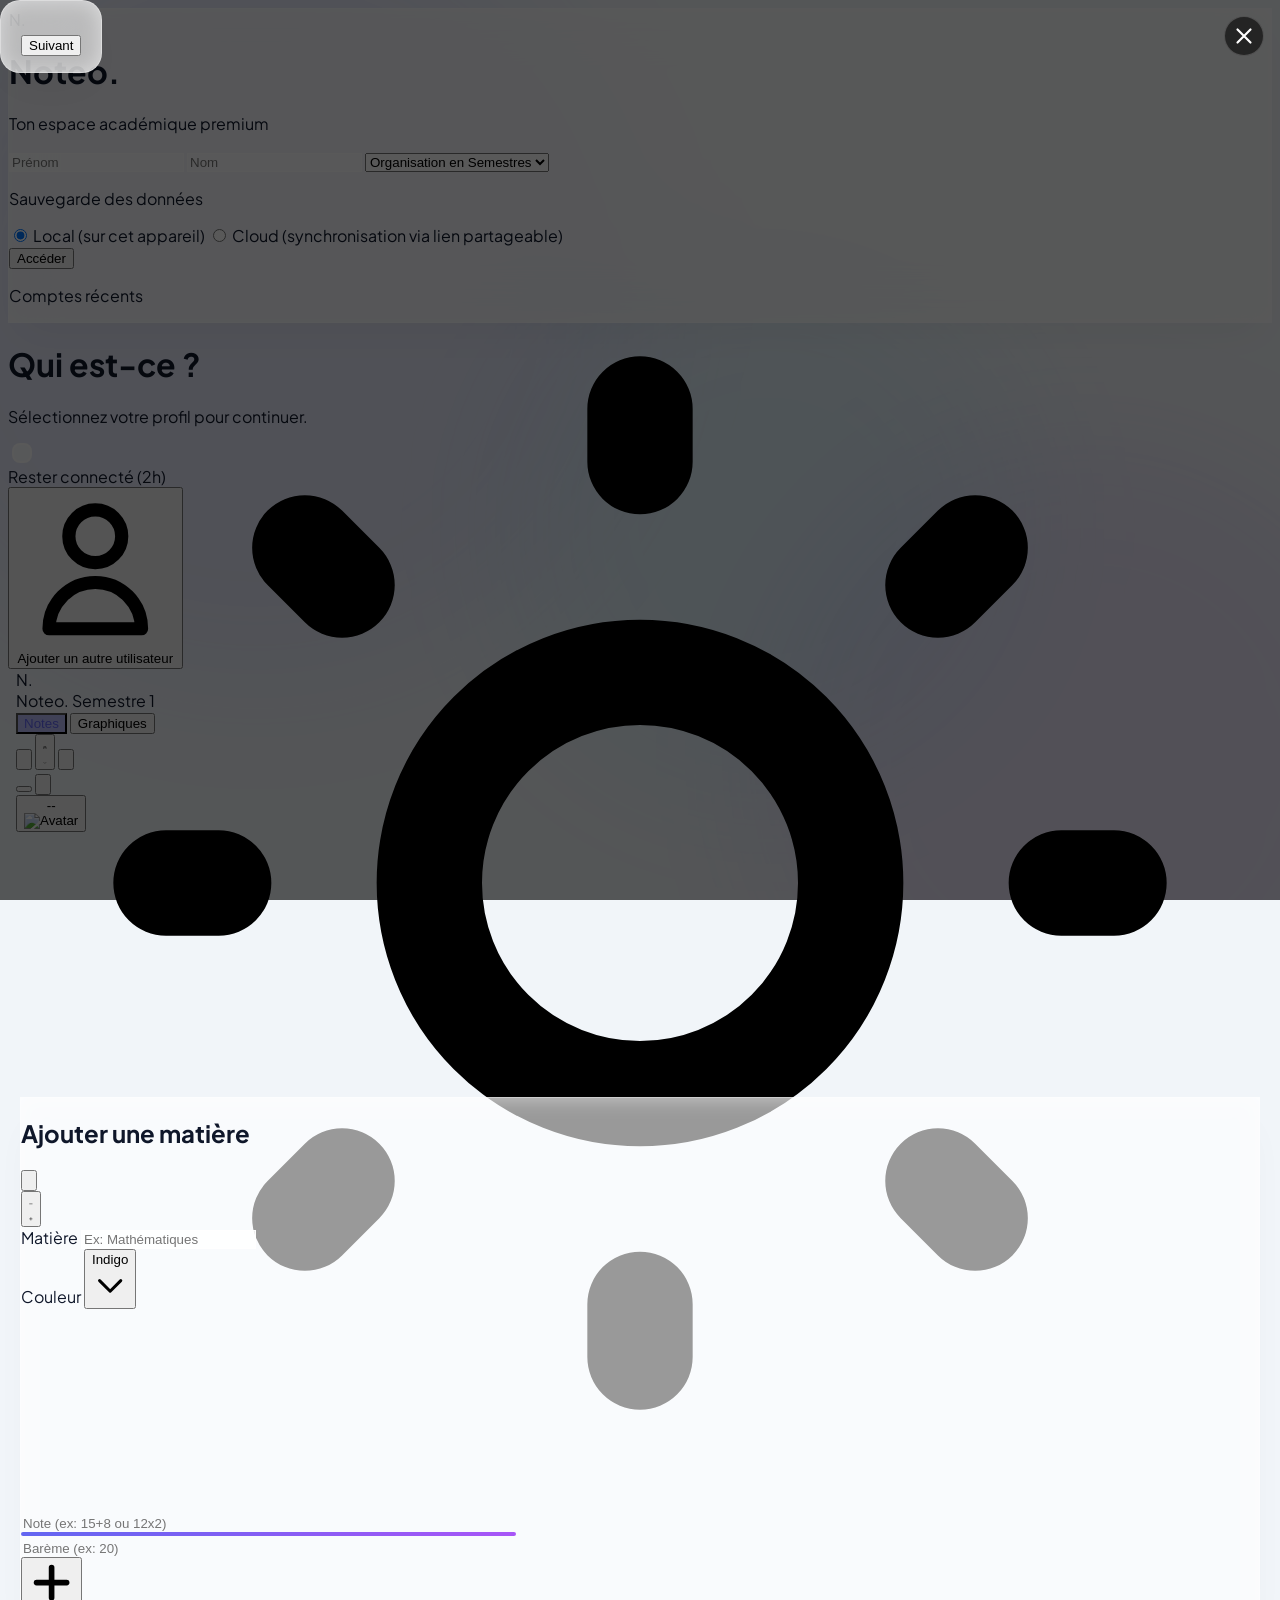
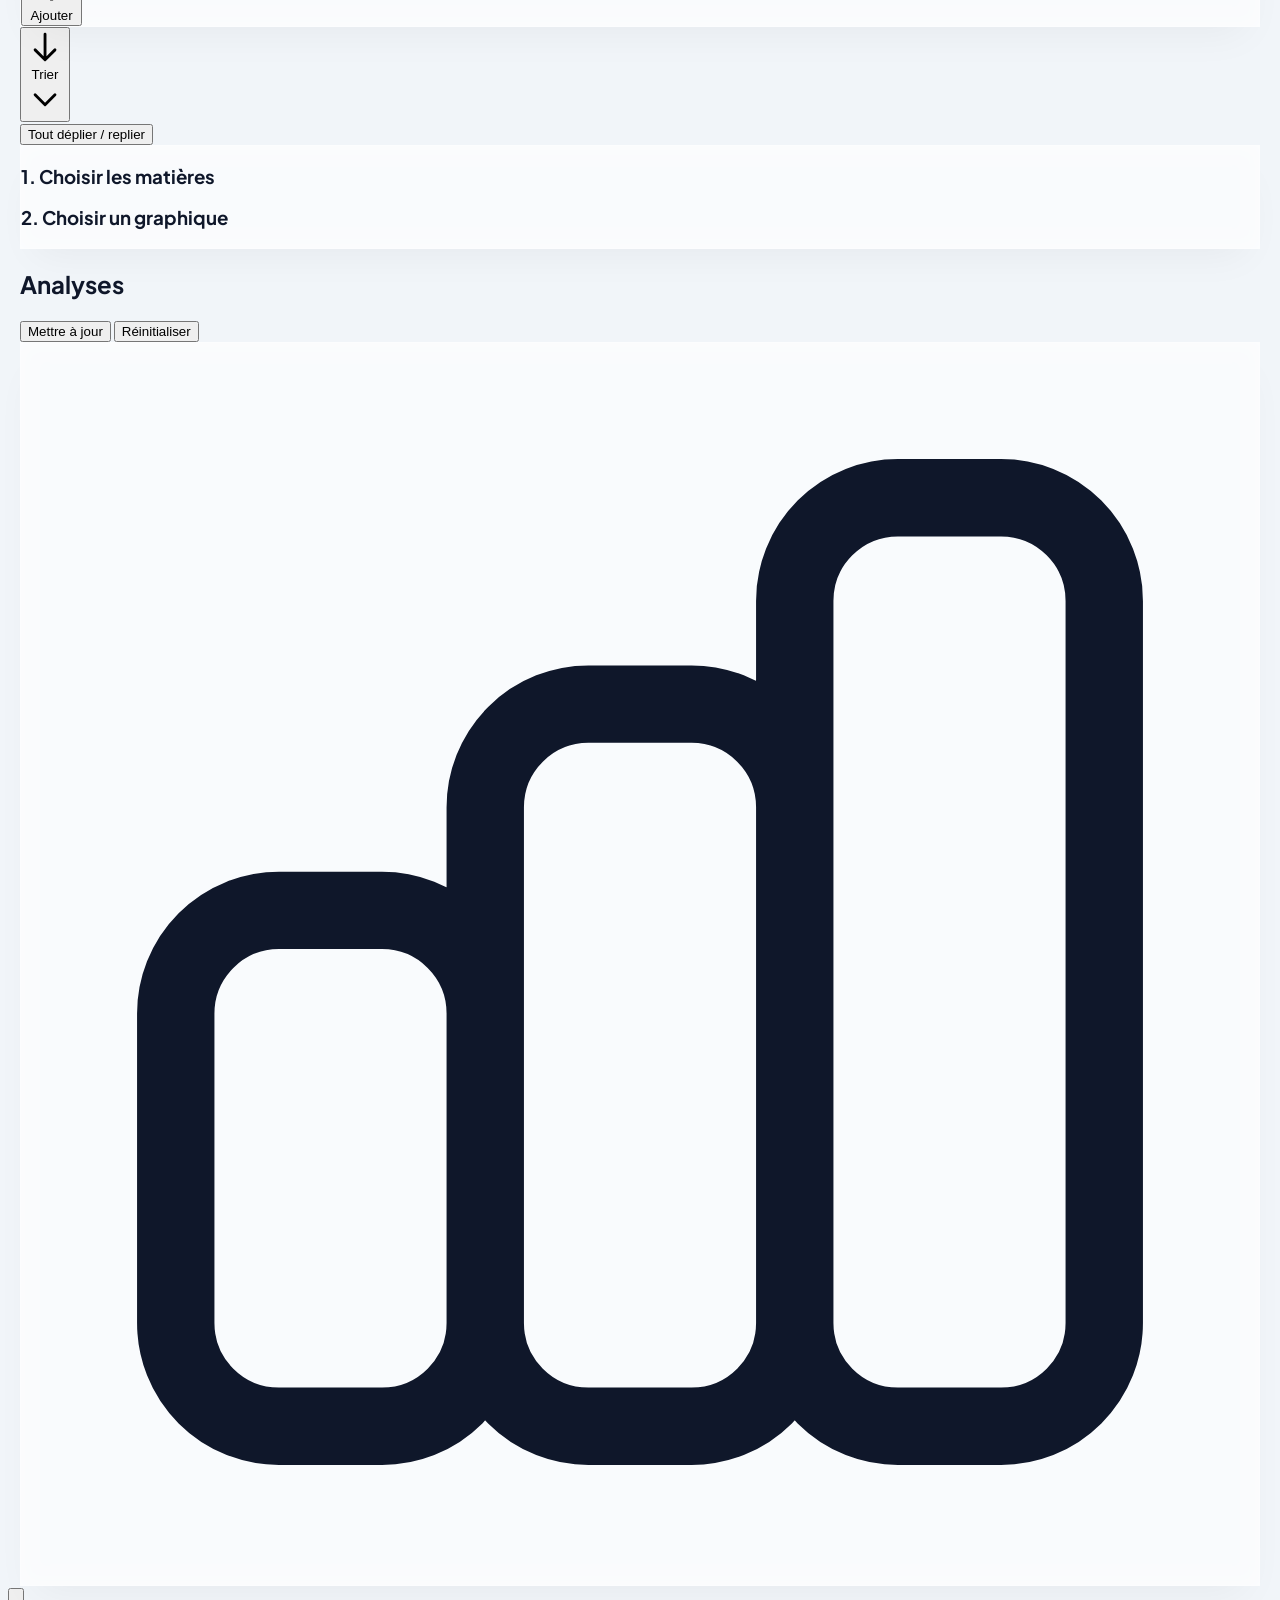
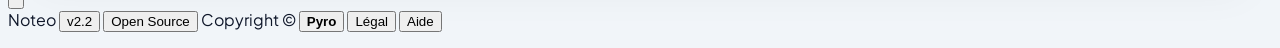
==== commit a7434af5: "feat: Enhance macOS support with custom styles and lazy loading for Chart.js" ====
--- a/index.html
+++ b/index.html
@@ -41,8 +41,7 @@
     <!-- Tailwind (blocking — required for first paint) -->
     <script src="https://cdn.tailwindcss.com" fetchpriority="high"></script>
 
-    <!-- Chart.js (deferred — only needed on Charts tab) -->
-    <script src="https://cdn.jsdelivr.net/npm/chart.js" defer></script>
+    <!-- Chart.js (loaded on demand — only when Charts tab is opened) -->
 
     <!-- EmailJS (loaded on demand — only needed for PIN recovery) -->
 
@@ -53,6 +52,7 @@
     <link href="https://cdn.jsdelivr.net/gh/antijingo/open-dyslexic@1.0/src/open-dyslexic.css" rel="stylesheet" media="print" onload="this.media='all'">
 
     <!-- Styles -->
+    <link rel="preload" as="style" href="Source/code/style.css">
     <link rel="stylesheet" href="Source/code/style.css">
 </head>
 <body class="antialiased light-mode">
@@ -1335,7 +1335,7 @@
         </div>
     </div>
 
-    <script src="Source/code/script.js"></script>
+    <script defer src="Source/code/script.js"></script>
 </body>
 </html>
     
--- a/Source/code/style.css
+++ b/Source/code/style.css
@@ -103,6 +103,155 @@
             backdrop-filter: none;
         }
 
+        /* ======= macOS — all browsers (backdrop-filter replacement) =======
+           Uses layered solid backgrounds, gradients, rich shadows & borders
+           for a premium look without any backdrop-filter dependency.
+           Does NOT affect Windows or Linux. */
+
+        /* -- macOS Light theme -- */
+        .is-macos .glass-card {
+            -webkit-backdrop-filter: none;
+            backdrop-filter: none;
+            background: linear-gradient(135deg, rgba(255,255,255,0.95) 0%, rgba(245,247,255,0.92) 100%);
+            border: 1px solid rgba(255,255,255,0.7);
+            box-shadow:
+                0 1px 1px rgba(0,0,0,0.02),
+                0 4px 8px -2px rgba(0,0,0,0.04),
+                0 16px 32px -8px rgba(99,102,241,0.06),
+                inset 0 1px 0 rgba(255,255,255,0.9),
+                inset 0 -1px 0 rgba(0,0,0,0.02);
+        }
+        .is-macos .glass-card:hover {
+            box-shadow:
+                0 1px 1px rgba(0,0,0,0.02),
+                0 8px 16px -4px rgba(0,0,0,0.06),
+                0 24px 48px -12px rgba(99,102,241,0.1),
+                inset 0 1px 0 rgba(255,255,255,0.95),
+                inset 0 -1px 0 rgba(0,0,0,0.02);
+        }
+
+        .is-macos header {
+            -webkit-backdrop-filter: none;
+            backdrop-filter: none;
+            background: linear-gradient(180deg, rgba(241,245,249,0.97) 0%, rgba(241,245,249,0.92) 100%);
+            border-bottom: 1px solid rgba(0,0,0,0.06);
+            box-shadow: 0 1px 3px rgba(0,0,0,0.03);
+        }
+
+        .is-macos .modal-overlay {
+            -webkit-backdrop-filter: none;
+            backdrop-filter: none;
+            background: rgba(15,23,42,0.45);
+        }
+
+        .is-macos .modal-content {
+            background: linear-gradient(135deg, rgba(255,255,255,0.98) 0%, rgba(248,250,255,0.96) 100%);
+            border: 1px solid rgba(255,255,255,0.6);
+            box-shadow:
+                0 24px 80px -16px rgba(0,0,0,0.15),
+                0 8px 24px -8px rgba(0,0,0,0.08),
+                inset 0 1px 0 rgba(255,255,255,0.95);
+        }
+
+        .is-macos .dropdown-menu {
+            -webkit-backdrop-filter: none;
+            backdrop-filter: none;
+            background: linear-gradient(135deg, rgba(255,255,255,0.98) 0%, rgba(248,250,255,0.96) 100%);
+            border: 1px solid rgba(0,0,0,0.08);
+            box-shadow:
+                0 12px 40px -8px rgba(0,0,0,0.12),
+                0 4px 12px -2px rgba(0,0,0,0.06),
+                inset 0 1px 0 rgba(255,255,255,0.9);
+        }
+
+        .is-macos .toast {
+            -webkit-backdrop-filter: none;
+            backdrop-filter: none;
+            background: linear-gradient(135deg, rgba(255,255,255,0.97) 0%, rgba(248,250,255,0.95) 100%);
+            border: 1px solid rgba(0,0,0,0.06);
+            box-shadow:
+                0 8px 30px -6px rgba(0,0,0,0.1),
+                0 2px 8px -2px rgba(0,0,0,0.05),
+                inset 0 1px 0 rgba(255,255,255,0.9);
+        }
+
+        .is-macos input {
+            background: rgba(255,255,255,0.85);
+            border: 1px solid rgba(0,0,0,0.08);
+        }
+        .is-macos input:focus {
+            background: rgba(255,255,255,0.95);
+        }
+
+        /* -- macOS Dark theme -- */
+        .is-macos.dark-theme .glass-card {
+            background: linear-gradient(135deg, rgba(22,22,35,0.95) 0%, rgba(18,18,30,0.92) 100%);
+            border: 1px solid rgba(255,255,255,0.06);
+            box-shadow:
+                0 1px 1px rgba(0,0,0,0.1),
+                0 4px 8px -2px rgba(0,0,0,0.2),
+                0 16px 32px -8px rgba(0,0,0,0.3),
+                inset 0 1px 0 rgba(255,255,255,0.04),
+                inset 0 -1px 0 rgba(0,0,0,0.1);
+        }
+        .is-macos.dark-theme .glass-card:hover {
+            box-shadow:
+                0 1px 1px rgba(0,0,0,0.1),
+                0 8px 16px -4px rgba(0,0,0,0.3),
+                0 24px 48px -12px rgba(99,102,241,0.15),
+                inset 0 1px 0 rgba(255,255,255,0.06),
+                inset 0 -1px 0 rgba(0,0,0,0.1);
+        }
+
+        .is-macos.dark-theme header {
+            background: linear-gradient(180deg, rgba(8,8,16,0.97) 0%, rgba(5,5,12,0.94) 100%);
+            border-bottom: 1px solid rgba(255,255,255,0.05);
+            box-shadow: 0 1px 4px rgba(0,0,0,0.3);
+        }
+
+        .is-macos.dark-theme .modal-overlay {
+            background: rgba(0,0,0,0.55);
+        }
+
+        .is-macos.dark-theme .modal-content {
+            background: linear-gradient(135deg, rgba(22,22,38,0.98) 0%, rgba(15,15,28,0.96) 100%);
+            border: 1px solid rgba(255,255,255,0.06);
+            box-shadow:
+                0 24px 80px -16px rgba(0,0,0,0.5),
+                0 8px 24px -8px rgba(0,0,0,0.3),
+                inset 0 1px 0 rgba(255,255,255,0.04);
+        }
+
+        .is-macos.dark-theme .dropdown-menu {
+            background: linear-gradient(135deg, rgba(22,22,38,0.98) 0%, rgba(15,15,28,0.96) 100%);
+            border: 1px solid rgba(255,255,255,0.06);
+            box-shadow:
+                0 12px 40px -8px rgba(0,0,0,0.4),
+                0 4px 12px -2px rgba(0,0,0,0.25),
+                inset 0 1px 0 rgba(255,255,255,0.04);
+        }
+
+        .is-macos.dark-theme .toast {
+            background: linear-gradient(135deg, rgba(22,22,38,0.97) 0%, rgba(15,15,28,0.95) 100%);
+            border: 1px solid rgba(255,255,255,0.06);
+            box-shadow:
+                0 8px 30px -6px rgba(0,0,0,0.35),
+                0 2px 8px -2px rgba(0,0,0,0.2),
+                inset 0 1px 0 rgba(255,255,255,0.04);
+        }
+
+        .is-macos.dark-theme input {
+            background: rgba(25,25,40,0.85);
+            border: 1px solid rgba(255,255,255,0.06);
+        }
+        .is-macos.dark-theme input:focus {
+            background: rgba(30,30,48,0.95);
+        }
+
+        /* macOS blob refinement — softer glow to match solid backgrounds */
+        .is-macos .blob { opacity: 0.35; }
+        .is-macos.dark-theme .blob { opacity: 0.2; }
+
         /* Inputs & Fraction Bar */
         input { background: var(--input-bg); border: 1px solid var(--border); transition: all 0.3s cubic-bezier(0.34, 1.56, 0.64, 1); }
         input:focus { background: var(--bg-card); border-color: var(--primary); box-shadow: 0 0 0 4px var(--primary-glow); }
@@ -117,7 +266,7 @@
         }
 
         /* Animations Utils */
-        .animate-entrance { animation: fadeUpSoft 0.45s cubic-bezier(0.16, 1, 0.3, 1) forwards; will-change: transform, opacity; }
+        .animate-entrance { animation: fadeUpSoft 0.45s cubic-bezier(0.16, 1, 0.3, 1) forwards; }
         @keyframes fadeUpSoft { from { opacity: 0; transform: translateY(20px) translateZ(0); } to { opacity: 1; transform: translateY(0) translateZ(0); } }
 
         .dropdown-menu {
@@ -147,7 +296,7 @@
         .color-dot:hover { transform: scale(1.1); }
         .color-dot.active { transform: scale(1.3); border: 2px solid var(--bg-body); box-shadow: 0 0 20px currentColor; }
 
-        .history-content { max-height: 0; overflow: hidden; transition: max-height 0.4s cubic-bezier(0.16, 1, 0.3, 1), opacity 0.35s ease; opacity: 0; will-change: max-height, opacity; }
+        .history-content { max-height: 0; overflow: hidden; transition: max-height 0.4s cubic-bezier(0.16, 1, 0.3, 1), opacity 0.35s ease; opacity: 0; }
         .history-content.open { max-height: 5000px; opacity: 1; }
         canvas { width: 100% !important; height: 100% !important; }
 
--- a/Source/code/style.css
+++ b/Source/code/style.css
@@ -103,6 +103,155 @@
             backdrop-filter: none;
         }
 
+        /* ======= macOS — all browsers (backdrop-filter replacement) =======
+           Uses layered solid backgrounds, gradients, rich shadows & borders
+           for a premium look without any backdrop-filter dependency.
+           Does NOT affect Windows or Linux. */
+
+        /* -- macOS Light theme -- */
+        .is-macos .glass-card {
+            -webkit-backdrop-filter: none;
+            backdrop-filter: none;
+            background: linear-gradient(135deg, rgba(255,255,255,0.95) 0%, rgba(245,247,255,0.92) 100%);
+            border: 1px solid rgba(255,255,255,0.7);
+            box-shadow:
+                0 1px 1px rgba(0,0,0,0.02),
+                0 4px 8px -2px rgba(0,0,0,0.04),
+                0 16px 32px -8px rgba(99,102,241,0.06),
+                inset 0 1px 0 rgba(255,255,255,0.9),
+                inset 0 -1px 0 rgba(0,0,0,0.02);
+        }
+        .is-macos .glass-card:hover {
+            box-shadow:
+                0 1px 1px rgba(0,0,0,0.02),
+                0 8px 16px -4px rgba(0,0,0,0.06),
+                0 24px 48px -12px rgba(99,102,241,0.1),
+                inset 0 1px 0 rgba(255,255,255,0.95),
+                inset 0 -1px 0 rgba(0,0,0,0.02);
+        }
+
+        .is-macos header {
+            -webkit-backdrop-filter: none;
+            backdrop-filter: none;
+            background: linear-gradient(180deg, rgba(241,245,249,0.97) 0%, rgba(241,245,249,0.92) 100%);
+            border-bottom: 1px solid rgba(0,0,0,0.06);
+            box-shadow: 0 1px 3px rgba(0,0,0,0.03);
+        }
+
+        .is-macos .modal-overlay {
+            -webkit-backdrop-filter: none;
+            backdrop-filter: none;
+            background: rgba(15,23,42,0.45);
+        }
+
+        .is-macos .modal-content {
+            background: linear-gradient(135deg, rgba(255,255,255,0.98) 0%, rgba(248,250,255,0.96) 100%);
+            border: 1px solid rgba(255,255,255,0.6);
+            box-shadow:
+                0 24px 80px -16px rgba(0,0,0,0.15),
+                0 8px 24px -8px rgba(0,0,0,0.08),
+                inset 0 1px 0 rgba(255,255,255,0.95);
+        }
+
+        .is-macos .dropdown-menu {
+            -webkit-backdrop-filter: none;
+            backdrop-filter: none;
+            background: linear-gradient(135deg, rgba(255,255,255,0.98) 0%, rgba(248,250,255,0.96) 100%);
+            border: 1px solid rgba(0,0,0,0.08);
+            box-shadow:
+                0 12px 40px -8px rgba(0,0,0,0.12),
+                0 4px 12px -2px rgba(0,0,0,0.06),
+                inset 0 1px 0 rgba(255,255,255,0.9);
+        }
+
+        .is-macos .toast {
+            -webkit-backdrop-filter: none;
+            backdrop-filter: none;
+            background: linear-gradient(135deg, rgba(255,255,255,0.97) 0%, rgba(248,250,255,0.95) 100%);
+            border: 1px solid rgba(0,0,0,0.06);
+            box-shadow:
+                0 8px 30px -6px rgba(0,0,0,0.1),
+                0 2px 8px -2px rgba(0,0,0,0.05),
+                inset 0 1px 0 rgba(255,255,255,0.9);
+        }
+
+        .is-macos input {
+            background: rgba(255,255,255,0.85);
+            border: 1px solid rgba(0,0,0,0.08);
+        }
+        .is-macos input:focus {
+            background: rgba(255,255,255,0.95);
+        }
+
+        /* -- macOS Dark theme -- */
+        .is-macos.dark-theme .glass-card {
+            background: linear-gradient(135deg, rgba(22,22,35,0.95) 0%, rgba(18,18,30,0.92) 100%);
+            border: 1px solid rgba(255,255,255,0.06);
+            box-shadow:
+                0 1px 1px rgba(0,0,0,0.1),
+                0 4px 8px -2px rgba(0,0,0,0.2),
+                0 16px 32px -8px rgba(0,0,0,0.3),
+                inset 0 1px 0 rgba(255,255,255,0.04),
+                inset 0 -1px 0 rgba(0,0,0,0.1);
+        }
+        .is-macos.dark-theme .glass-card:hover {
+            box-shadow:
+                0 1px 1px rgba(0,0,0,0.1),
+                0 8px 16px -4px rgba(0,0,0,0.3),
+                0 24px 48px -12px rgba(99,102,241,0.15),
+                inset 0 1px 0 rgba(255,255,255,0.06),
+                inset 0 -1px 0 rgba(0,0,0,0.1);
+        }
+
+        .is-macos.dark-theme header {
+            background: linear-gradient(180deg, rgba(8,8,16,0.97) 0%, rgba(5,5,12,0.94) 100%);
+            border-bottom: 1px solid rgba(255,255,255,0.05);
+            box-shadow: 0 1px 4px rgba(0,0,0,0.3);
+        }
+
+        .is-macos.dark-theme .modal-overlay {
+            background: rgba(0,0,0,0.55);
+        }
+
+        .is-macos.dark-theme .modal-content {
+            background: linear-gradient(135deg, rgba(22,22,38,0.98) 0%, rgba(15,15,28,0.96) 100%);
+            border: 1px solid rgba(255,255,255,0.06);
+            box-shadow:
+                0 24px 80px -16px rgba(0,0,0,0.5),
+                0 8px 24px -8px rgba(0,0,0,0.3),
+                inset 0 1px 0 rgba(255,255,255,0.04);
+        }
+
+        .is-macos.dark-theme .dropdown-menu {
+            background: linear-gradient(135deg, rgba(22,22,38,0.98) 0%, rgba(15,15,28,0.96) 100%);
+            border: 1px solid rgba(255,255,255,0.06);
+            box-shadow:
+                0 12px 40px -8px rgba(0,0,0,0.4),
+                0 4px 12px -2px rgba(0,0,0,0.25),
+                inset 0 1px 0 rgba(255,255,255,0.04);
+        }
+
+        .is-macos.dark-theme .toast {
+            background: linear-gradient(135deg, rgba(22,22,38,0.97) 0%, rgba(15,15,28,0.95) 100%);
+            border: 1px solid rgba(255,255,255,0.06);
+            box-shadow:
+                0 8px 30px -6px rgba(0,0,0,0.35),
+                0 2px 8px -2px rgba(0,0,0,0.2),
+                inset 0 1px 0 rgba(255,255,255,0.04);
+        }
+
+        .is-macos.dark-theme input {
+            background: rgba(25,25,40,0.85);
+            border: 1px solid rgba(255,255,255,0.06);
+        }
+        .is-macos.dark-theme input:focus {
+            background: rgba(30,30,48,0.95);
+        }
+
+        /* macOS blob refinement — softer glow to match solid backgrounds */
+        .is-macos .blob { opacity: 0.35; }
+        .is-macos.dark-theme .blob { opacity: 0.2; }
+
         /* Inputs & Fraction Bar */
         input { background: var(--input-bg); border: 1px solid var(--border); transition: all 0.3s cubic-bezier(0.34, 1.56, 0.64, 1); }
         input:focus { background: var(--bg-card); border-color: var(--primary); box-shadow: 0 0 0 4px var(--primary-glow); }
@@ -117,7 +266,7 @@
         }
 
         /* Animations Utils */
-        .animate-entrance { animation: fadeUpSoft 0.45s cubic-bezier(0.16, 1, 0.3, 1) forwards; will-change: transform, opacity; }
+        .animate-entrance { animation: fadeUpSoft 0.45s cubic-bezier(0.16, 1, 0.3, 1) forwards; }
         @keyframes fadeUpSoft { from { opacity: 0; transform: translateY(20px) translateZ(0); } to { opacity: 1; transform: translateY(0) translateZ(0); } }
 
         .dropdown-menu {
@@ -147,7 +296,7 @@
         .color-dot:hover { transform: scale(1.1); }
         .color-dot.active { transform: scale(1.3); border: 2px solid var(--bg-body); box-shadow: 0 0 20px currentColor; }
 
-        .history-content { max-height: 0; overflow: hidden; transition: max-height 0.4s cubic-bezier(0.16, 1, 0.3, 1), opacity 0.35s ease; opacity: 0; will-change: max-height, opacity; }
+        .history-content { max-height: 0; overflow: hidden; transition: max-height 0.4s cubic-bezier(0.16, 1, 0.3, 1), opacity 0.35s ease; opacity: 0; }
         .history-content.open { max-height: 5000px; opacity: 1; }
         canvas { width: 100% !important; height: 100% !important; }
 
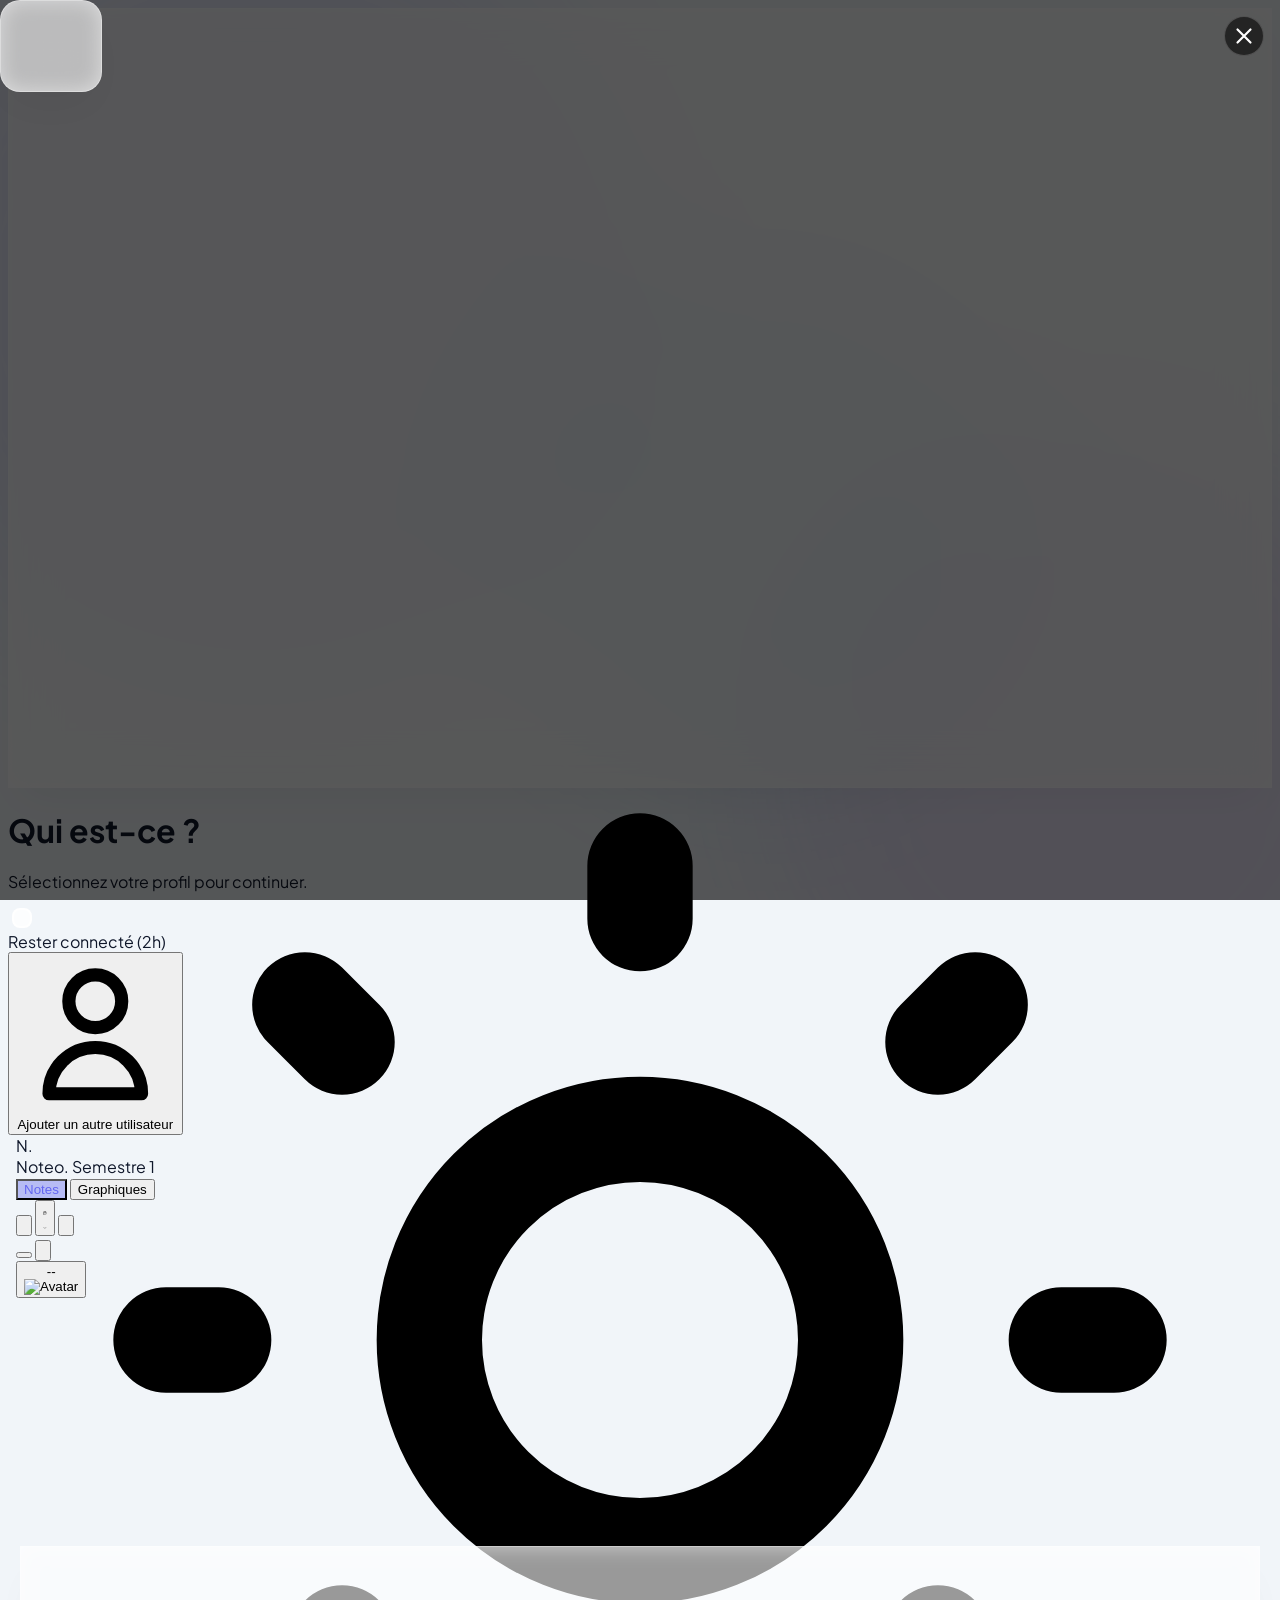
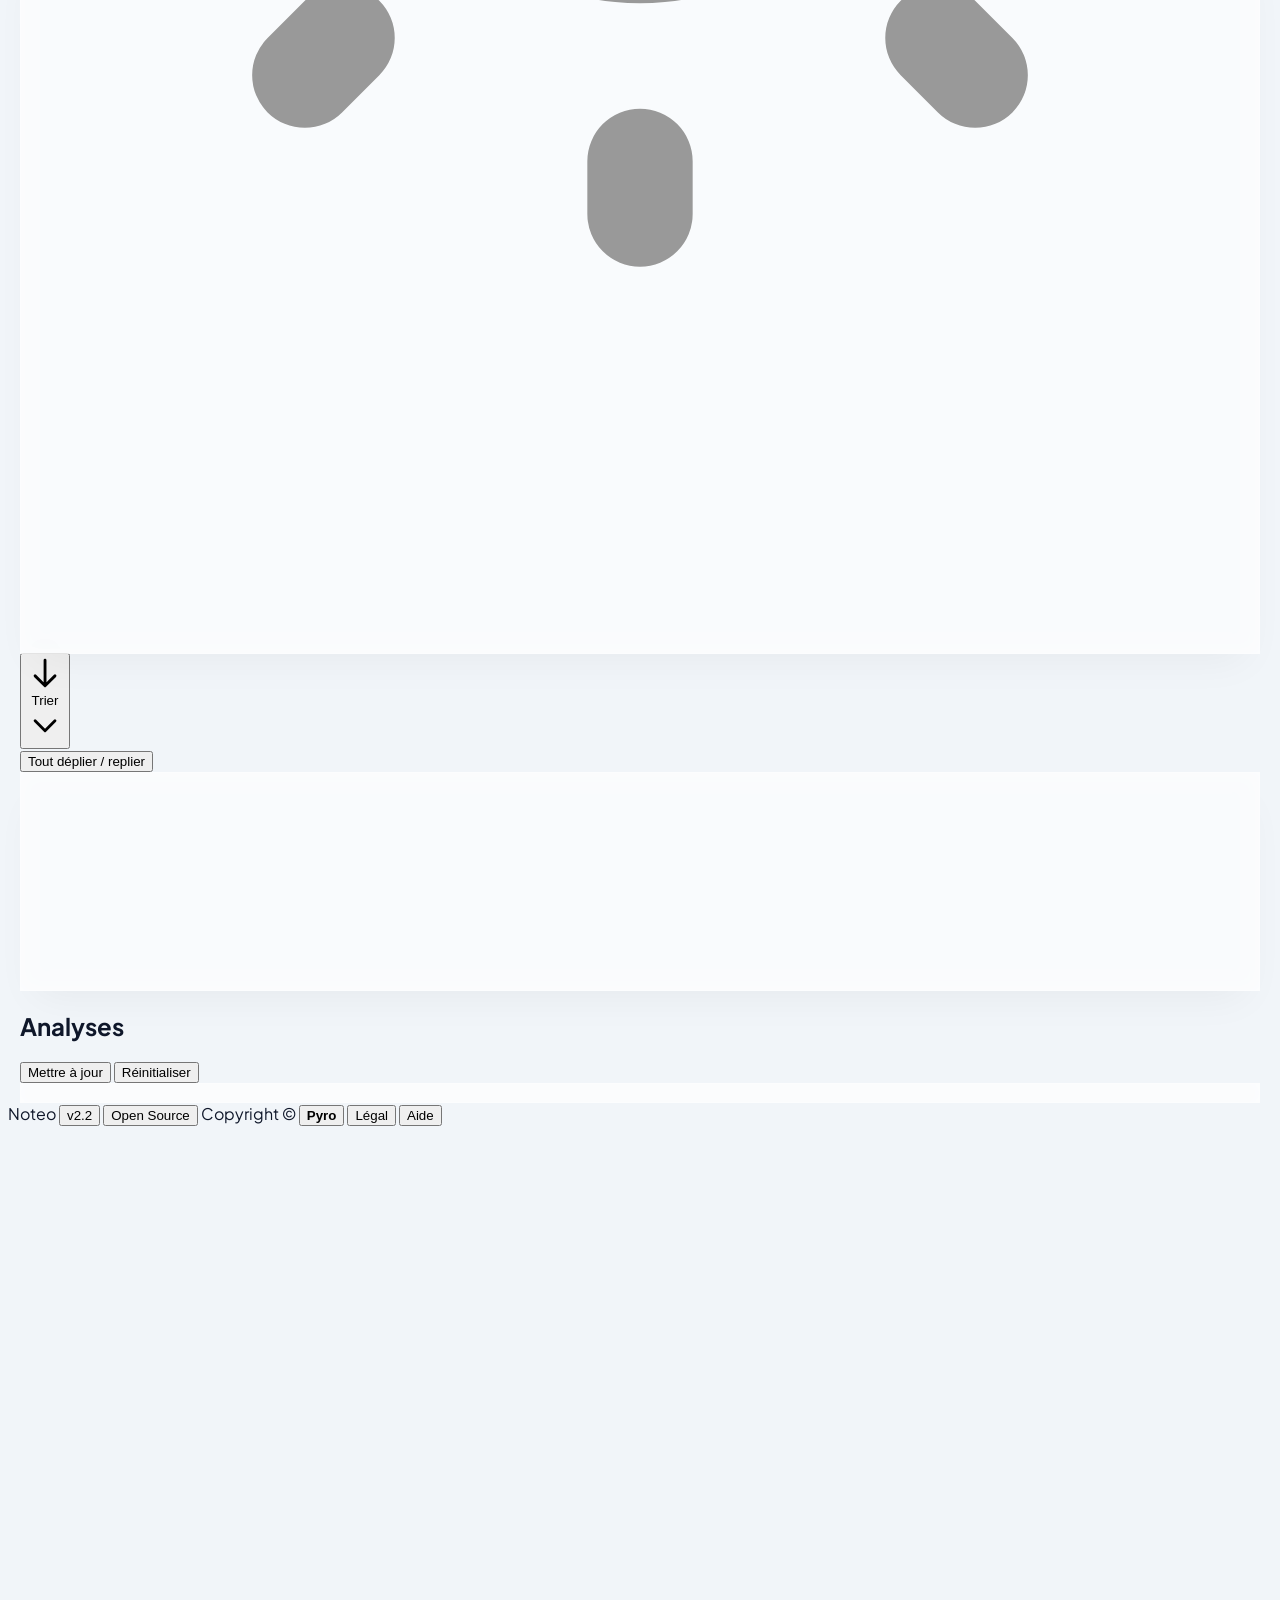
==== commit 9bfc01b7: "feat: Implement mobile bottom navigation bar and optimize layout for small screens" ====
--- a/index.html
+++ b/index.html
@@ -363,10 +363,6 @@
                         </div>
                     </div>
                 </div>
-                <!-- Phone switch button -->
-                <div class="phone-switch-btn mt-8 text-center phone-xp:block hidden">
-                    <button onclick="switchTab('charts')" class="glass-card px-8 py-4 rounded-2xl font-bold text-[var(--text-main)] hover:scale-105 transition-all">Voir Graphiques</button>
-                </div>
             </section>
 
             <!-- Tab: Analyses (Charts - NEW) -->
@@ -394,16 +390,8 @@
                         </div>
                     </div>
                 </div>
-                <!-- Phone switch button -->
-                <div class="phone-switch-btn mt-8 text-center phone-xp:block hidden">
-                    <button onclick="switchTab('notes')" class="glass-card px-8 py-4 rounded-2xl font-bold text-[var(--text-main)] hover:scale-105 transition-all">Voie Notes</button>
-                </div>
             </section>
         </main>
-
-        <button id="scroll-toggle-btn" class="fixed bottom-6 right-4 z-50 w-12 h-12 rounded-full bg-indigo-600 text-white shadow-lg flex items-center justify-center hover:bg-indigo-500 transition-all hidden" title="Aller en haut / bas">
-            <svg id="scroll-toggle-icon" class="w-6 h-6" fill="none" stroke="currentColor" viewBox="0 0 24 24"><path id="scroll-toggle-path" stroke-linecap="round" stroke-linejoin="round" stroke-width="2" d="M5 15l7-7 7 7"></path></svg>
-        </button>
 
         <footer class="mt-auto p-3 sm:p-4 text-center text-[var(--text-muted)] text-xs sm:text-sm">
             <div class="flex items-center justify-center flex-wrap gap-3 sm:gap-6">
@@ -414,6 +402,27 @@
                 <button onclick="openHelpModal()" class="hover:text-green-500 transition-colors">Aide</button>
             </div>
         </footer>
+
+        <!-- Mobile Bottom Navigation Bar (≤639px only) -->
+        <nav id="mobile-nav-bar" aria-label="Navigation mobile">
+            <button onclick="switchTab('notes')" id="mobile-btn-notes" class="mobile-nav-item active" aria-label="Notes">
+                <svg class="w-5 h-5" fill="none" stroke="currentColor" viewBox="0 0 24 24"><path stroke-linecap="round" stroke-linejoin="round" stroke-width="2" d="M9 5H7a2 2 0 00-2 2v12a2 2 0 002 2h10a2 2 0 002-2V7a2 2 0 00-2-2h-2M9 5a2 2 0 002 2h2a2 2 0 002-2M9 5a2 2 0 012-2h2a2 2 0 012 2m-3 7h3m-3 4h3m-6-4h.01M9 16h.01"></path></svg>
+                <span>Notes</span>
+            </button>
+            <div class="mobile-nav-semester">
+                <button onclick="cycleSemester(-1)" aria-label="Période précédente" class="mobile-nav-sem-arrow">
+                    <svg class="w-3.5 h-3.5" fill="none" stroke="currentColor" viewBox="0 0 24 24"><path stroke-linecap="round" stroke-linejoin="round" stroke-width="2.5" d="M15 19l-7-7 7-7"></path></svg>
+                </button>
+                <span id="mobile-nav-semester-name" class="mobile-nav-sem-name">—</span>
+                <button onclick="cycleSemester(1)" aria-label="Période suivante" class="mobile-nav-sem-arrow">
+                    <svg class="w-3.5 h-3.5" fill="none" stroke="currentColor" viewBox="0 0 24 24"><path stroke-linecap="round" stroke-linejoin="round" stroke-width="2.5" d="M9 5l7 7-7 7"></path></svg>
+                </button>
+            </div>
+            <button onclick="switchTab('charts')" id="mobile-btn-charts" class="mobile-nav-item" aria-label="Graphiques">
+                <svg class="w-5 h-5" fill="none" stroke="currentColor" viewBox="0 0 24 24"><path stroke-linecap="round" stroke-linejoin="round" stroke-width="2" d="M9 19v-6a2 2 0 00-2-2H5a2 2 0 00-2 2v6a2 2 0 002 2h2a2 2 0 002-2zm0 0V9a2 2 0 012-2h2a2 2 0 012 2v10m-6 0a2 2 0 002 2h2a2 2 0 002-2m0 0V5a2 2 0 012-2h2a2 2 0 012 2v14a2 2 0 01-2 2h-2a2 2 0 01-2-2z"></path></svg>
+                <span>Graphiques</span>
+            </button>
+        </nav>
     </div>
 
     <!-- Modal: Switch User -->
@@ -839,33 +848,6 @@
         </div>
     </div>
 
-    <!-- Modal: Mobile Mode Selection -->
-    <div id="mobile-mode-modal" class="modal-overlay">
-        <div class="modal-content glass-card p-6 rounded-[2.5rem] w-full max-w-md relative text-center">
-            <button onclick="closeModals()" title="Fermer" class="absolute top-6 right-6 text-[var(--text-muted)] hover:text-rose-500 transition-colors">
-                <svg class="w-6 h-6" fill="none" stroke="currentColor" viewBox="0 0 24 24"><path stroke-linecap="round" stroke-linejoin="round" stroke-width="2" d="M6 18L18 6M6 6l12 12"></path></svg>
-            </button>
-            <h2 class="text-2xl font-black text-[var(--text-main)] mb-4">Mode d'utilisation</h2>
-            <p class="text-[var(--text-muted)] text-sm mb-6">Choisissez comment vous souhaitez utiliser Noteo sur mobile. Vous pourrez changer cela plus tard dans les paramètres.</p>
-            <div class="flex flex-col gap-3">
-                <button onclick="setMobileMode('editing')" class="flex-1 py-4 px-6 rounded-xl bg-indigo-600 text-white font-bold hover:bg-indigo-500 transition-all text-left flex items-center gap-3">
-                    <svg class="w-6 h-6" fill="none" stroke="currentColor" viewBox="0 0 24 24"><path stroke-linecap="round" stroke-linejoin="round" stroke-width="2" d="M11 5H6a2 2 0 00-2 2v11a2 2 0 002 2h11a2 2 0 002-2v-5m-1.414-9.414a2 2 0 112.828 2.828L11.828 15H9v-2.828l8.586-8.586z"></path></svg>
-                    <div>
-                        <div class="font-bold">Édition complète</div>
-                        <div class="text-sm opacity-90">Ajouter et modifier des matières et notes</div>
-                    </div>
-                </button>
-                <button onclick="setMobileMode('view')" class="flex-1 py-4 px-6 rounded-xl bg-emerald-600 text-white font-bold hover:bg-emerald-500 transition-all text-left flex items-center gap-3">
-                    <svg class="w-6 h-6" fill="none" stroke="currentColor" viewBox="0 0 24 24"><path stroke-linecap="round" stroke-linejoin="round" stroke-width="2" d="M15 12a3 3 0 11-6 0 3 3 0 016 0z"></path><path stroke-linecap="round" stroke-linejoin="round" stroke-width="2" d="M2.458 12C3.732 7.943 7.523 5 12 5c4.478 0 8.268 2.943 9.542 7-1.274 4.057-5.064 7-9.542 7-4.477 0-8.268-2.943-9.542-7z"></path></svg>
-                    <div>
-                        <div class="font-bold">Visualisation des notes</div>
-                        <div class="text-sm opacity-90">Consulter uniquement les notes existantes</div>
-                    </div>
-                </button>
-            </div>
-        </div>
-    </div>
-
     <!-- Modal: Version -->
     <div id="version-modal" class="modal-overlay">
         <div class="modal-content glass-card p-8 rounded-[3rem] w-full max-w-lg relative">
@@ -879,7 +861,7 @@
             <div class="space-y-4">
                 <div class="p-4 bg-[var(--input-bg)] rounded-2xl border border-[var(--border)]">
                     <h3 class="text-lg font-bold text-[var(--text-main)] mb-2">Version actuelle</h3>
-                    <p class="text-[var(--text-muted)]">2.2 (mode dev avancé et simulation d'appareils)</p>
+                    <p class="text-[var(--text-muted)]">2.3 (macOS, performances maximales et correctifs)</p>
                 </div>
                 <div class="p-4 bg-[var(--input-bg)] rounded-2xl border border-[var(--border)]">
                     <h3 class="text-lg font-bold text-[var(--text-main)] mb-4">Changelog</h3>
--- a/Source/code/style.css
+++ b/Source/code/style.css
@@ -832,6 +832,162 @@
   * { transition-duration: 0.01ms !important; animation-duration: 0.01ms !important; }
 }
 
+/* ====================================================
+   MOBILE BOTTOM NAVIGATION BAR (≤639px only)
+   Replaces the header nav on small screens with a
+   polished fixed bottom bar: Notes | Semestre | Charts
+   ==================================================== */
+
+#mobile-nav-bar {
+  display: none;
+}
+
+@media (max-width: 639px) {
+  /* Show & style the bar */
+  #mobile-nav-bar {
+    display: flex;
+    position: fixed;
+    bottom: 0;
+    left: 0;
+    right: 0;
+    z-index: 200;
+    min-height: 3.5rem;
+    padding-bottom: env(safe-area-inset-bottom, 0px);
+    background: var(--bg-card);
+    -webkit-backdrop-filter: var(--glass-blur);
+    backdrop-filter: var(--glass-blur);
+    border-top: 1px solid var(--card-border);
+    box-shadow: 0 -4px 24px -4px rgba(0, 0, 0, 0.08), 0 -1px 0 var(--card-border);
+    align-items: stretch;
+  }
+
+  /* Push main content above the fixed bar */
+  main {
+    padding-bottom: calc(4.25rem + env(safe-area-inset-bottom, 0px)) !important;
+  }
+
+  /* Push toasts above the bar */
+  #toast-container {
+    bottom: calc(4.5rem + env(safe-area-inset-bottom, 0px));
+    left: 0.75rem;
+    right: 0.75rem;
+  }
+
+  /* Hide the header nav (bottom bar takes its role) */
+  header nav {
+    display: none !important;
+  }
+
+  /* Header: single clean row with no wrapping */
+  header .max-w-7xl {
+    flex-wrap: nowrap !important;
+  }
+
+  /* Hide footer (links accessible via settings/help) */
+  footer {
+    display: none !important;
+  }
+
+  /* Suppress old phone-switch-btn completely */
+  .phone-switch-btn {
+    display: none !important;
+  }
+
+  /* ---- Tab buttons (Notes / Charts) ---- */
+  .mobile-nav-item {
+    flex: 1;
+    display: flex;
+    flex-direction: column;
+    align-items: center;
+    justify-content: center;
+    gap: 3px;
+    color: var(--text-muted);
+    font-size: 0.58rem;
+    font-weight: 800;
+    text-transform: uppercase;
+    letter-spacing: 0.07em;
+    padding: 0.5rem 0.25rem;
+    transition: color 0.2s ease;
+    -webkit-tap-highlight-color: transparent;
+  }
+
+  .mobile-nav-item.active {
+    color: var(--primary);
+  }
+
+  .mobile-nav-item svg {
+    transition: transform 0.25s cubic-bezier(0.34, 1.56, 0.64, 1);
+  }
+
+  .mobile-nav-item.active svg {
+    transform: translateY(-2px) scale(1.15);
+  }
+
+  /* Small active dot underneath active tab icon */
+  .mobile-nav-item.active::after {
+    content: "";
+    display: block;
+    width: 0.25rem;
+    height: 0.25rem;
+    border-radius: 50%;
+    background: var(--primary);
+    margin-top: 1px;
+  }
+
+  /* ---- Semester selector section ---- */
+  .mobile-nav-semester {
+    flex: 1.6;
+    display: flex;
+    align-items: center;
+    justify-content: center;
+    gap: 0;
+    border-left: 1px solid var(--border);
+    border-right: 1px solid var(--border);
+    min-height: 3.5rem;
+    padding: 0 0.125rem;
+  }
+
+  .mobile-nav-sem-arrow {
+    display: flex;
+    align-items: center;
+    justify-content: center;
+    width: 2rem;
+    height: 100%;
+    flex-shrink: 0;
+    color: var(--text-muted);
+    transition: color 0.15s, background 0.15s;
+    -webkit-tap-highlight-color: transparent;
+    border-radius: 0.4rem;
+  }
+
+  .mobile-nav-sem-arrow:active {
+    color: var(--primary);
+    background: var(--input-bg);
+  }
+
+  .mobile-nav-sem-name {
+    flex: 1;
+    text-align: center;
+    font-size: 0.6rem;
+    font-weight: 800;
+    text-transform: uppercase;
+    letter-spacing: 0.05em;
+    color: var(--text-main);
+    padding: 0 0.125rem;
+    overflow: hidden;
+    text-overflow: ellipsis;
+    white-space: nowrap;
+    max-width: 4.5rem;
+  }
+}
+
+/* Dark theme: stronger shadow for bottom nav */
+@media (max-width: 639px) {
+  .dark-theme #mobile-nav-bar {
+    box-shadow: 0 -4px 24px -4px rgba(0, 0, 0, 0.4), 0 -1px 0 var(--card-border);
+  }
+}
+
 /* ====== DEV TERMINAL ====== */
 #dev-terminal {
   position: fixed;
--- a/Source/code/style.css
+++ b/Source/code/style.css
@@ -832,6 +832,162 @@
   * { transition-duration: 0.01ms !important; animation-duration: 0.01ms !important; }
 }
 
+/* ====================================================
+   MOBILE BOTTOM NAVIGATION BAR (≤639px only)
+   Replaces the header nav on small screens with a
+   polished fixed bottom bar: Notes | Semestre | Charts
+   ==================================================== */
+
+#mobile-nav-bar {
+  display: none;
+}
+
+@media (max-width: 639px) {
+  /* Show & style the bar */
+  #mobile-nav-bar {
+    display: flex;
+    position: fixed;
+    bottom: 0;
+    left: 0;
+    right: 0;
+    z-index: 200;
+    min-height: 3.5rem;
+    padding-bottom: env(safe-area-inset-bottom, 0px);
+    background: var(--bg-card);
+    -webkit-backdrop-filter: var(--glass-blur);
+    backdrop-filter: var(--glass-blur);
+    border-top: 1px solid var(--card-border);
+    box-shadow: 0 -4px 24px -4px rgba(0, 0, 0, 0.08), 0 -1px 0 var(--card-border);
+    align-items: stretch;
+  }
+
+  /* Push main content above the fixed bar */
+  main {
+    padding-bottom: calc(4.25rem + env(safe-area-inset-bottom, 0px)) !important;
+  }
+
+  /* Push toasts above the bar */
+  #toast-container {
+    bottom: calc(4.5rem + env(safe-area-inset-bottom, 0px));
+    left: 0.75rem;
+    right: 0.75rem;
+  }
+
+  /* Hide the header nav (bottom bar takes its role) */
+  header nav {
+    display: none !important;
+  }
+
+  /* Header: single clean row with no wrapping */
+  header .max-w-7xl {
+    flex-wrap: nowrap !important;
+  }
+
+  /* Hide footer (links accessible via settings/help) */
+  footer {
+    display: none !important;
+  }
+
+  /* Suppress old phone-switch-btn completely */
+  .phone-switch-btn {
+    display: none !important;
+  }
+
+  /* ---- Tab buttons (Notes / Charts) ---- */
+  .mobile-nav-item {
+    flex: 1;
+    display: flex;
+    flex-direction: column;
+    align-items: center;
+    justify-content: center;
+    gap: 3px;
+    color: var(--text-muted);
+    font-size: 0.58rem;
+    font-weight: 800;
+    text-transform: uppercase;
+    letter-spacing: 0.07em;
+    padding: 0.5rem 0.25rem;
+    transition: color 0.2s ease;
+    -webkit-tap-highlight-color: transparent;
+  }
+
+  .mobile-nav-item.active {
+    color: var(--primary);
+  }
+
+  .mobile-nav-item svg {
+    transition: transform 0.25s cubic-bezier(0.34, 1.56, 0.64, 1);
+  }
+
+  .mobile-nav-item.active svg {
+    transform: translateY(-2px) scale(1.15);
+  }
+
+  /* Small active dot underneath active tab icon */
+  .mobile-nav-item.active::after {
+    content: "";
+    display: block;
+    width: 0.25rem;
+    height: 0.25rem;
+    border-radius: 50%;
+    background: var(--primary);
+    margin-top: 1px;
+  }
+
+  /* ---- Semester selector section ---- */
+  .mobile-nav-semester {
+    flex: 1.6;
+    display: flex;
+    align-items: center;
+    justify-content: center;
+    gap: 0;
+    border-left: 1px solid var(--border);
+    border-right: 1px solid var(--border);
+    min-height: 3.5rem;
+    padding: 0 0.125rem;
+  }
+
+  .mobile-nav-sem-arrow {
+    display: flex;
+    align-items: center;
+    justify-content: center;
+    width: 2rem;
+    height: 100%;
+    flex-shrink: 0;
+    color: var(--text-muted);
+    transition: color 0.15s, background 0.15s;
+    -webkit-tap-highlight-color: transparent;
+    border-radius: 0.4rem;
+  }
+
+  .mobile-nav-sem-arrow:active {
+    color: var(--primary);
+    background: var(--input-bg);
+  }
+
+  .mobile-nav-sem-name {
+    flex: 1;
+    text-align: center;
+    font-size: 0.6rem;
+    font-weight: 800;
+    text-transform: uppercase;
+    letter-spacing: 0.05em;
+    color: var(--text-main);
+    padding: 0 0.125rem;
+    overflow: hidden;
+    text-overflow: ellipsis;
+    white-space: nowrap;
+    max-width: 4.5rem;
+  }
+}
+
+/* Dark theme: stronger shadow for bottom nav */
+@media (max-width: 639px) {
+  .dark-theme #mobile-nav-bar {
+    box-shadow: 0 -4px 24px -4px rgba(0, 0, 0, 0.4), 0 -1px 0 var(--card-border);
+  }
+}
+
 /* ====== DEV TERMINAL ====== */
 #dev-terminal {
   position: fixed;
